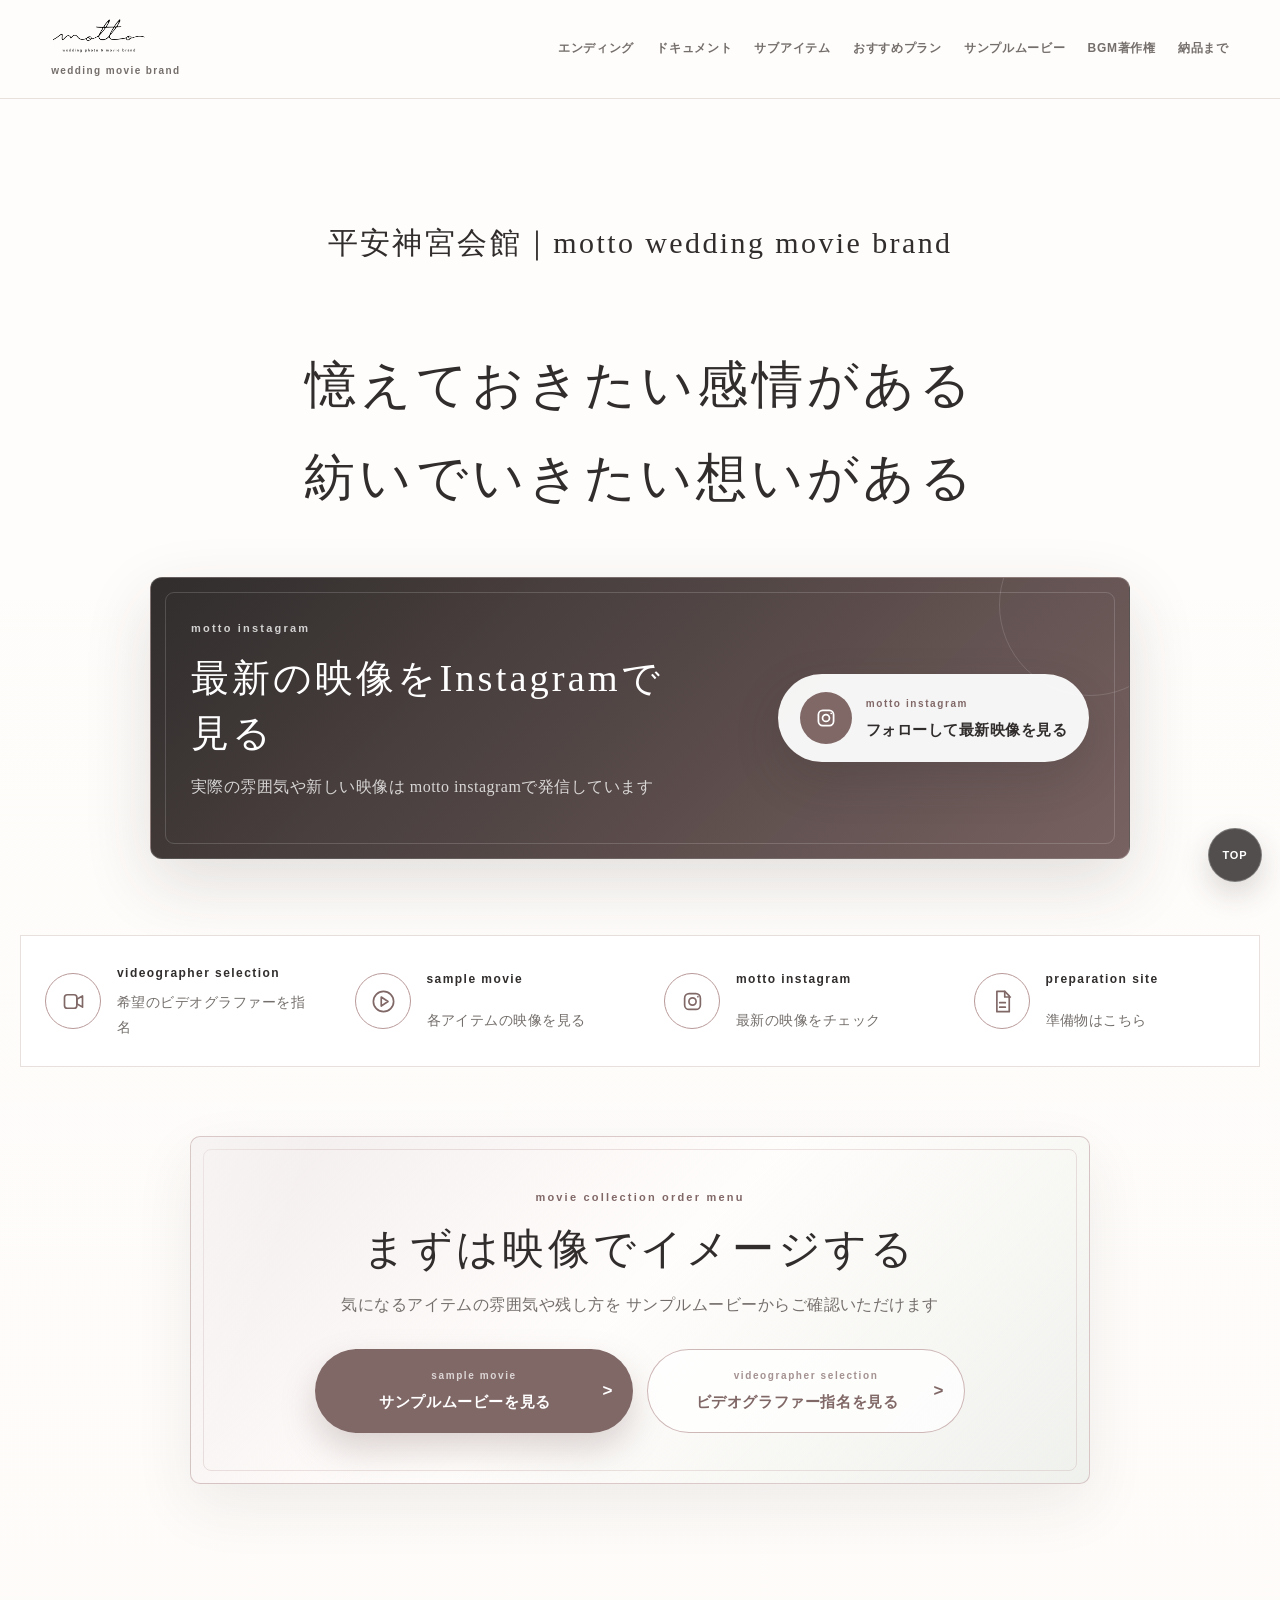
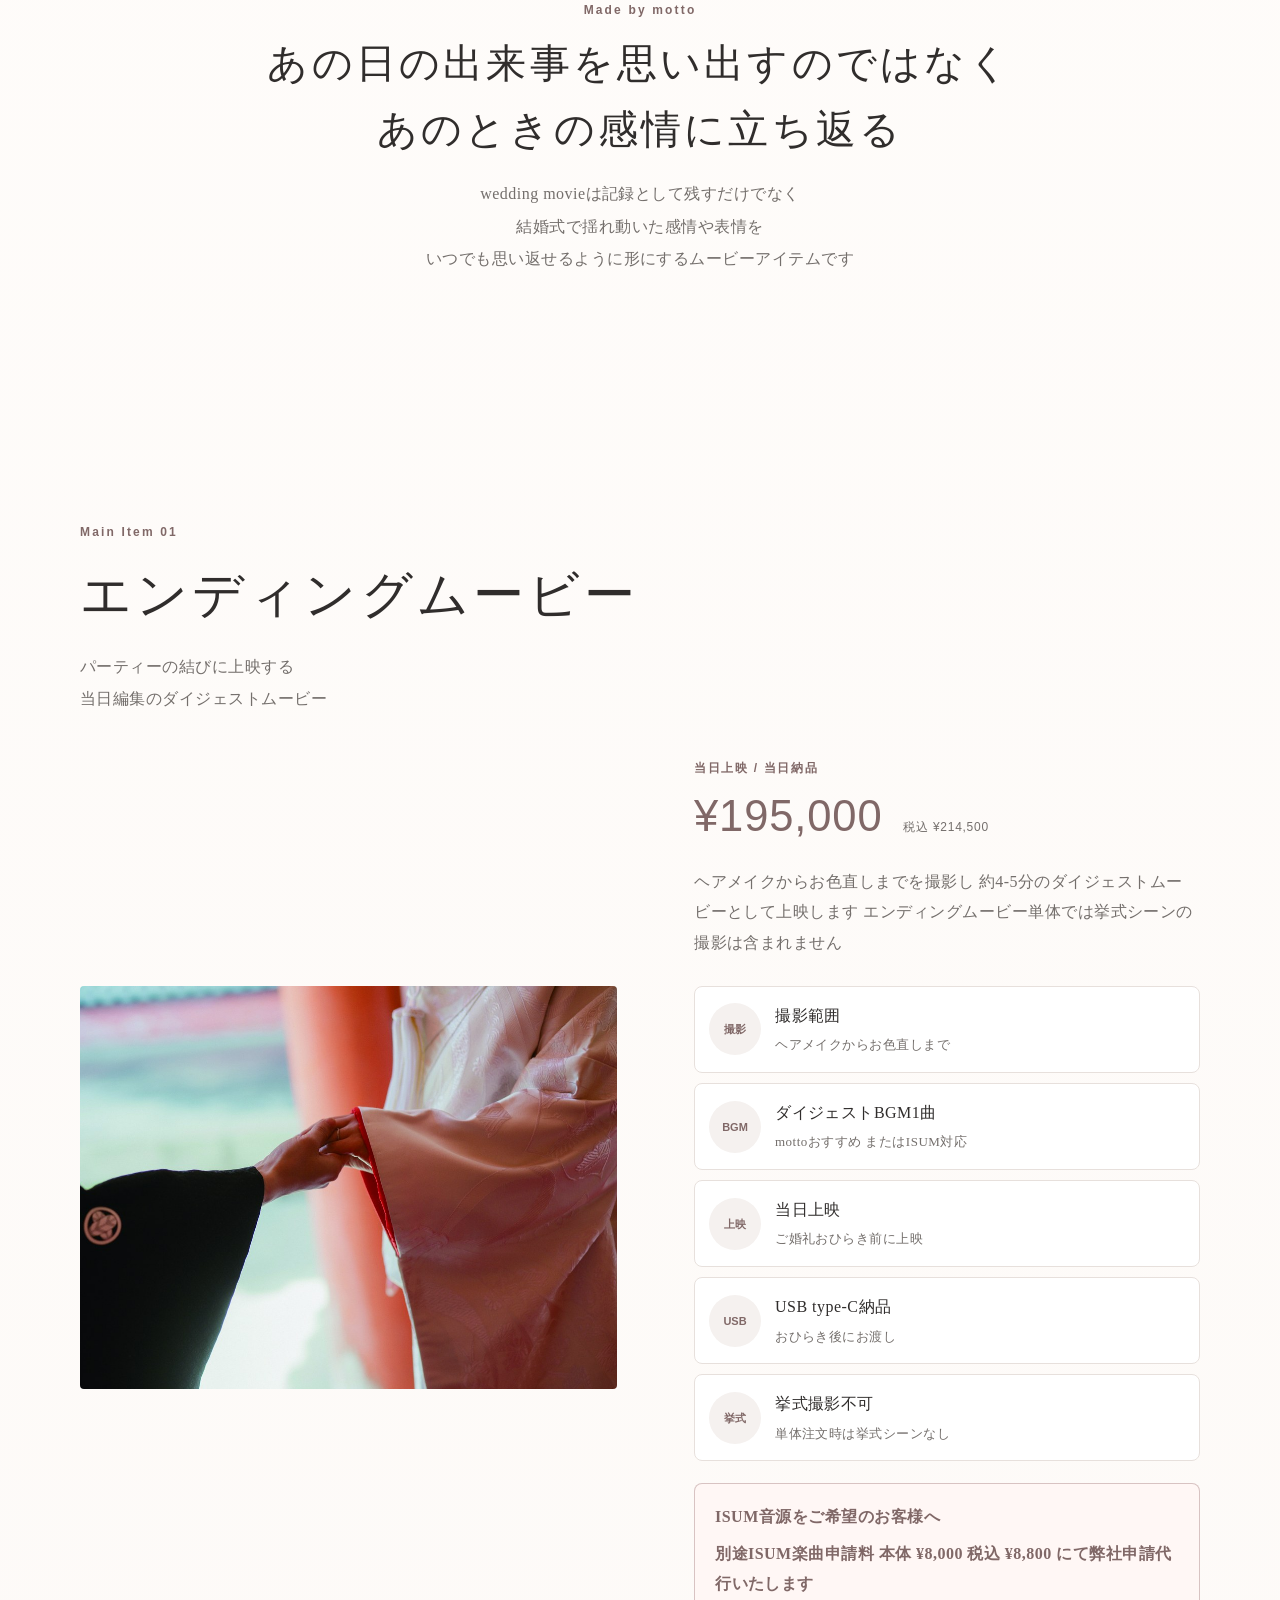
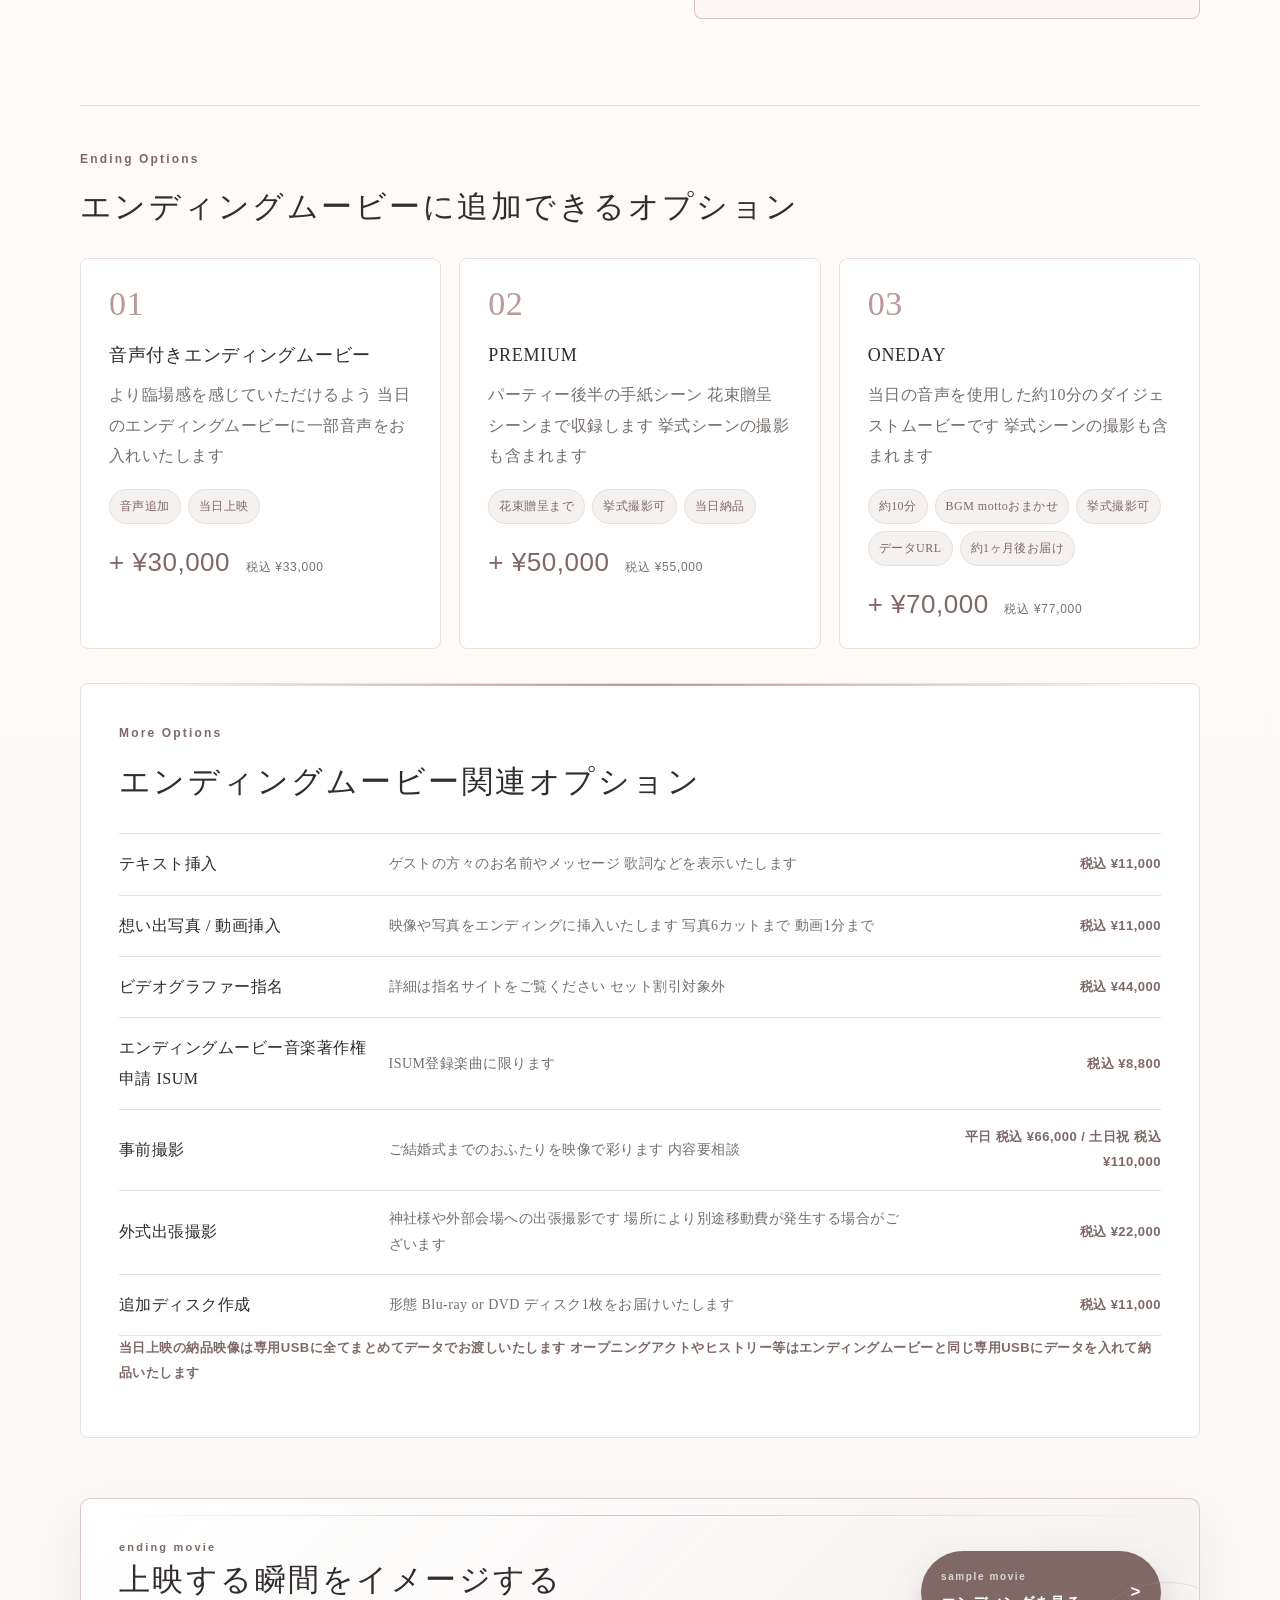
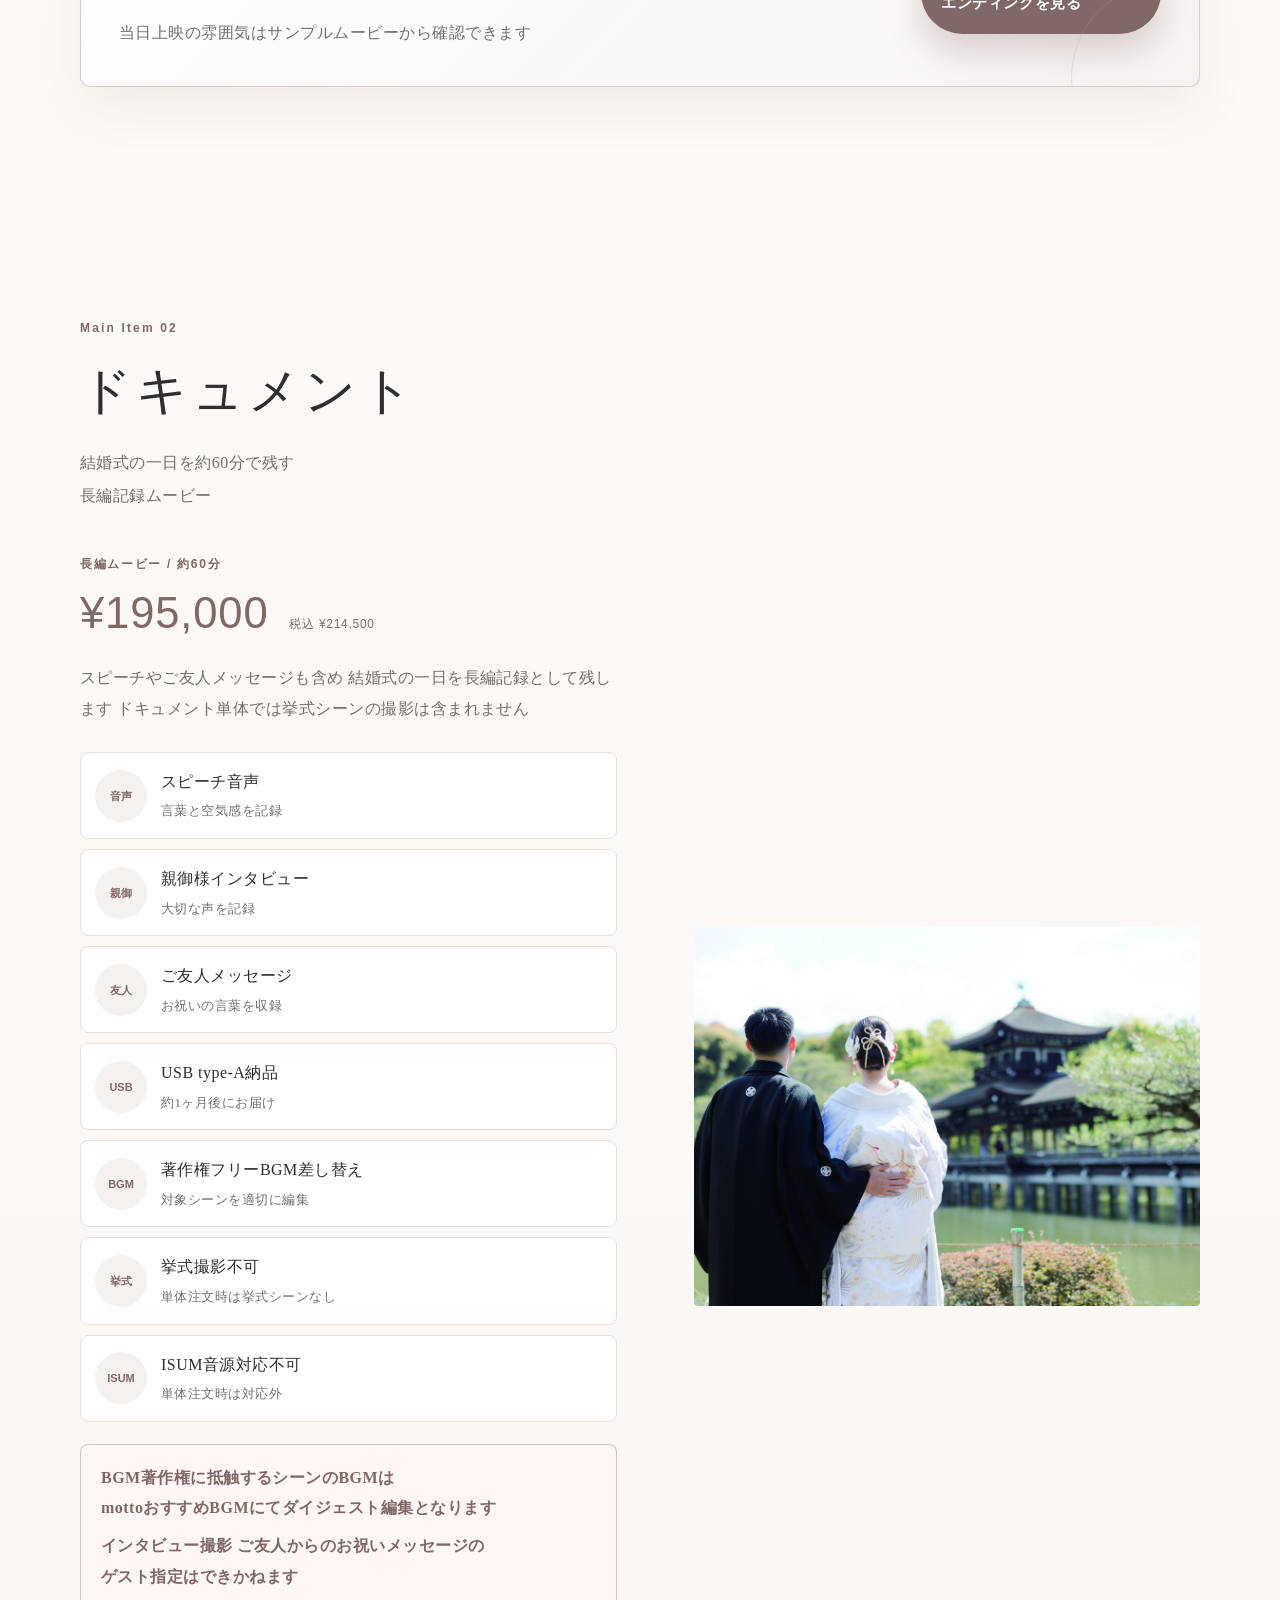
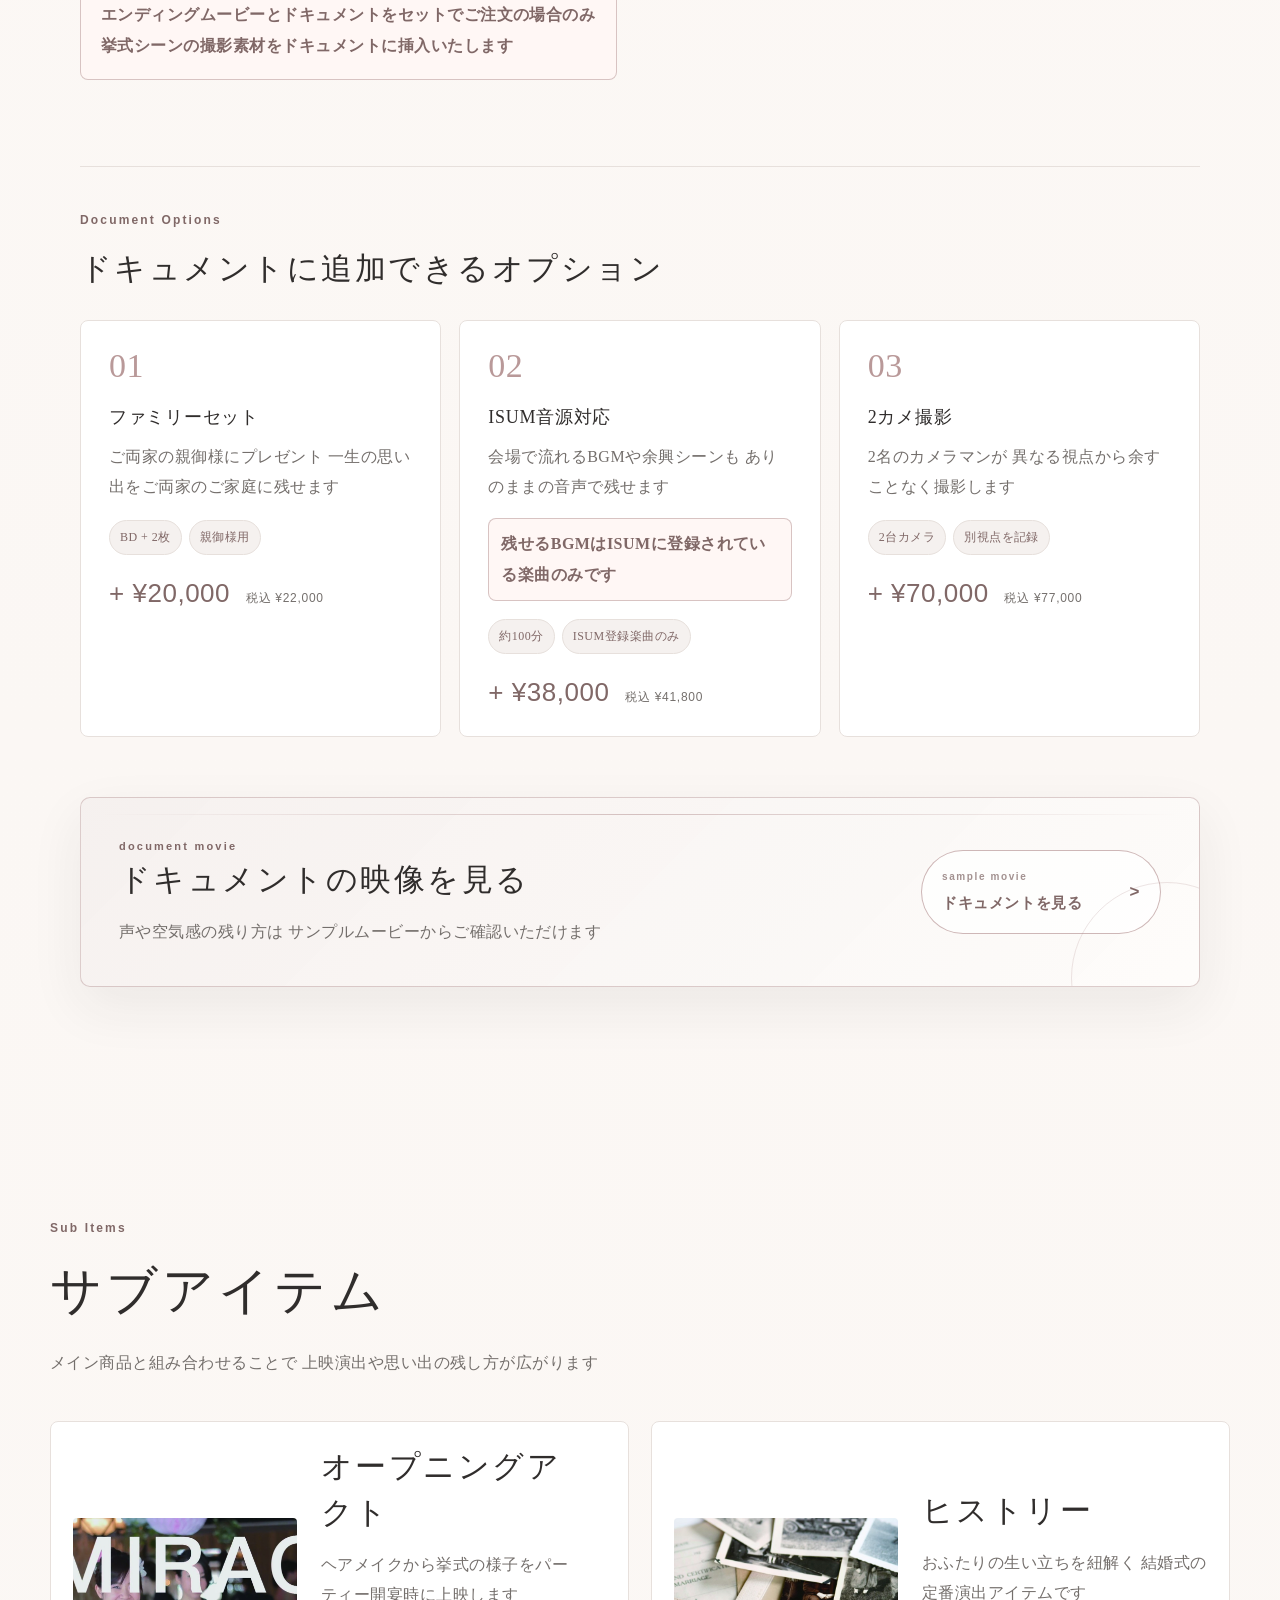
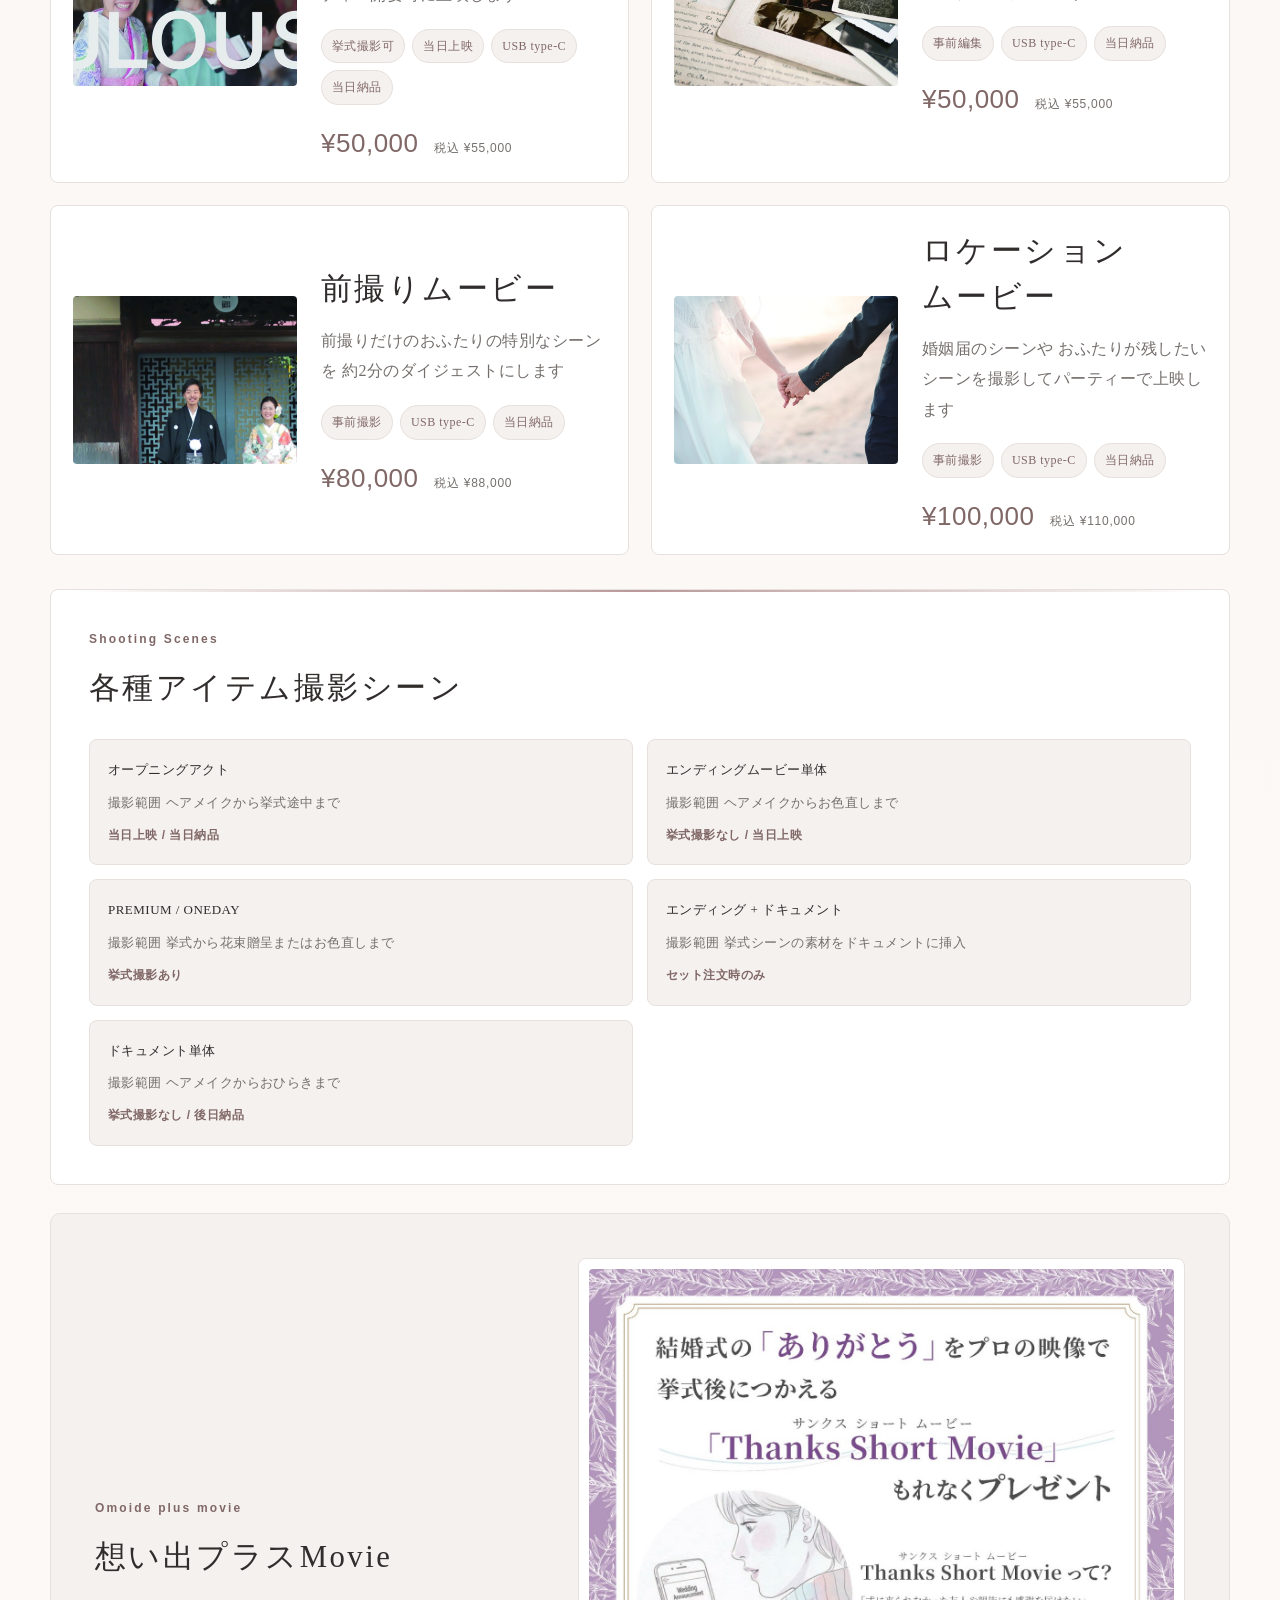
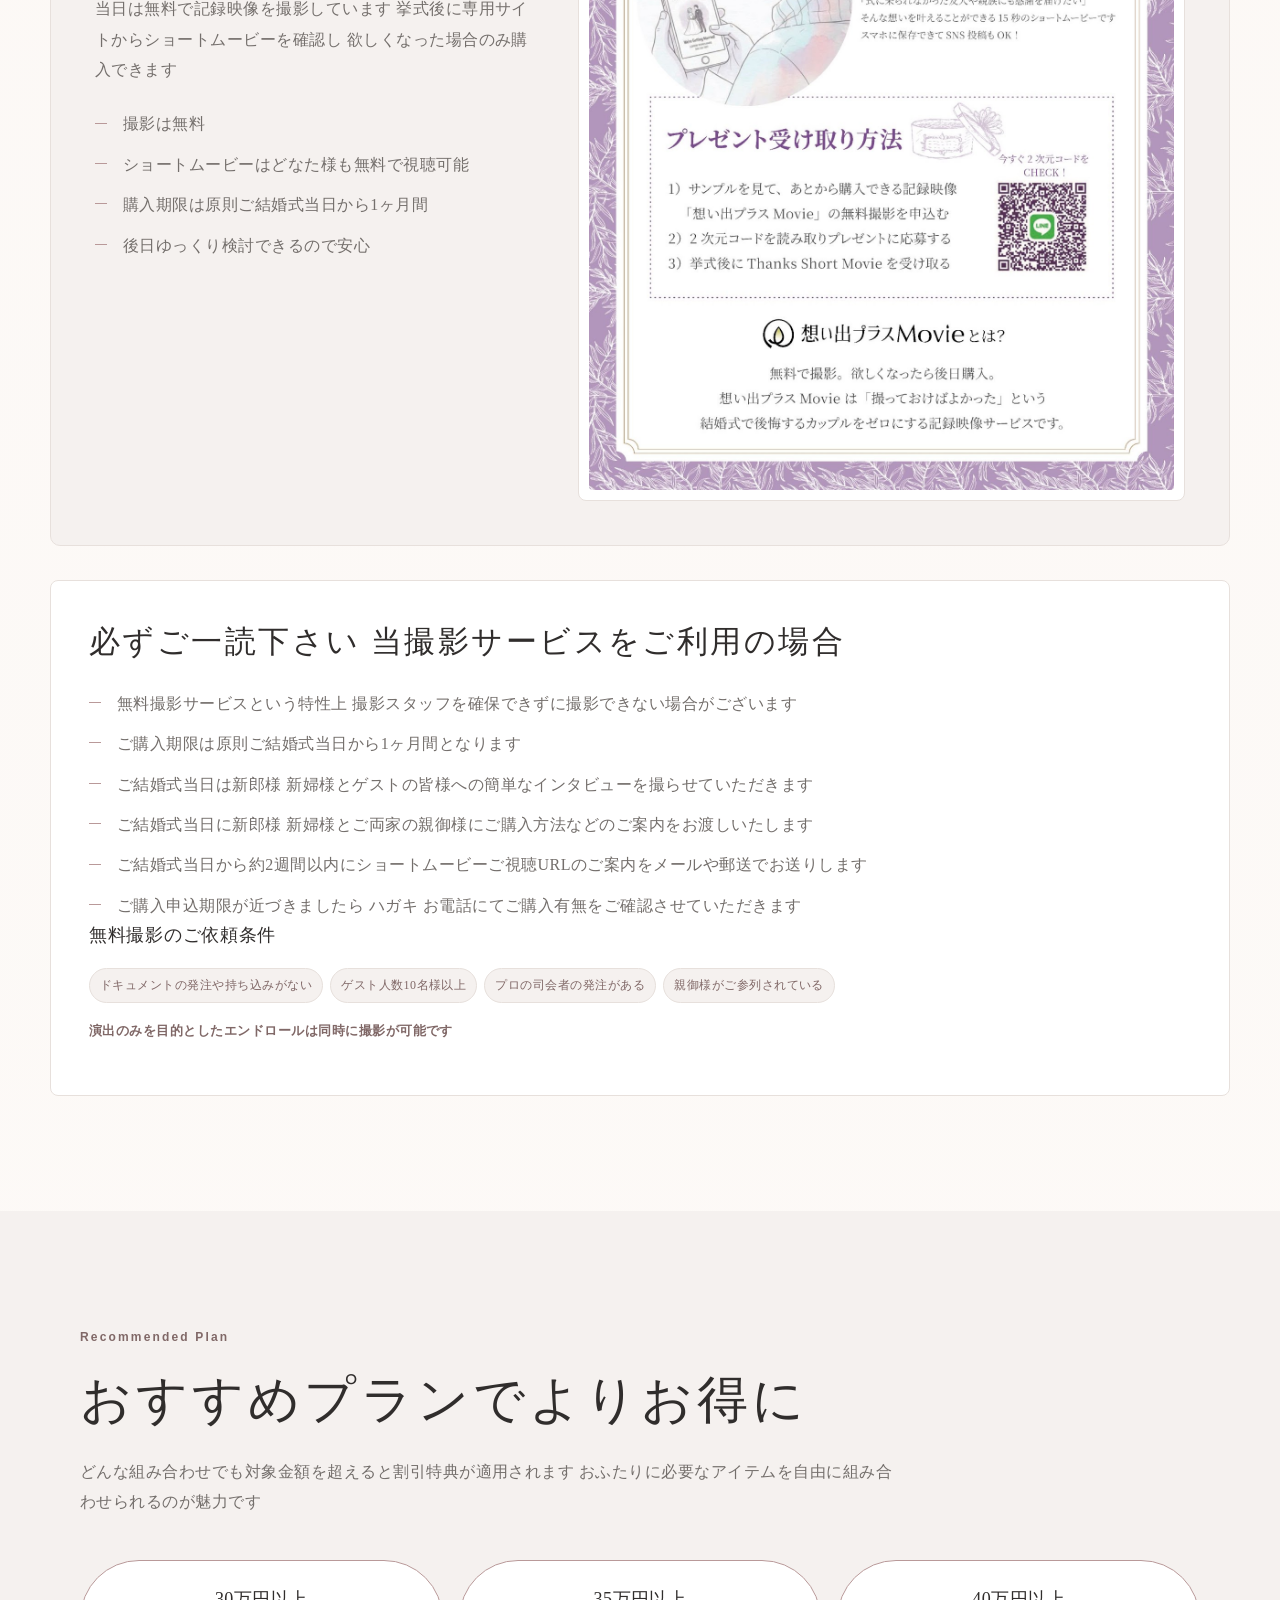
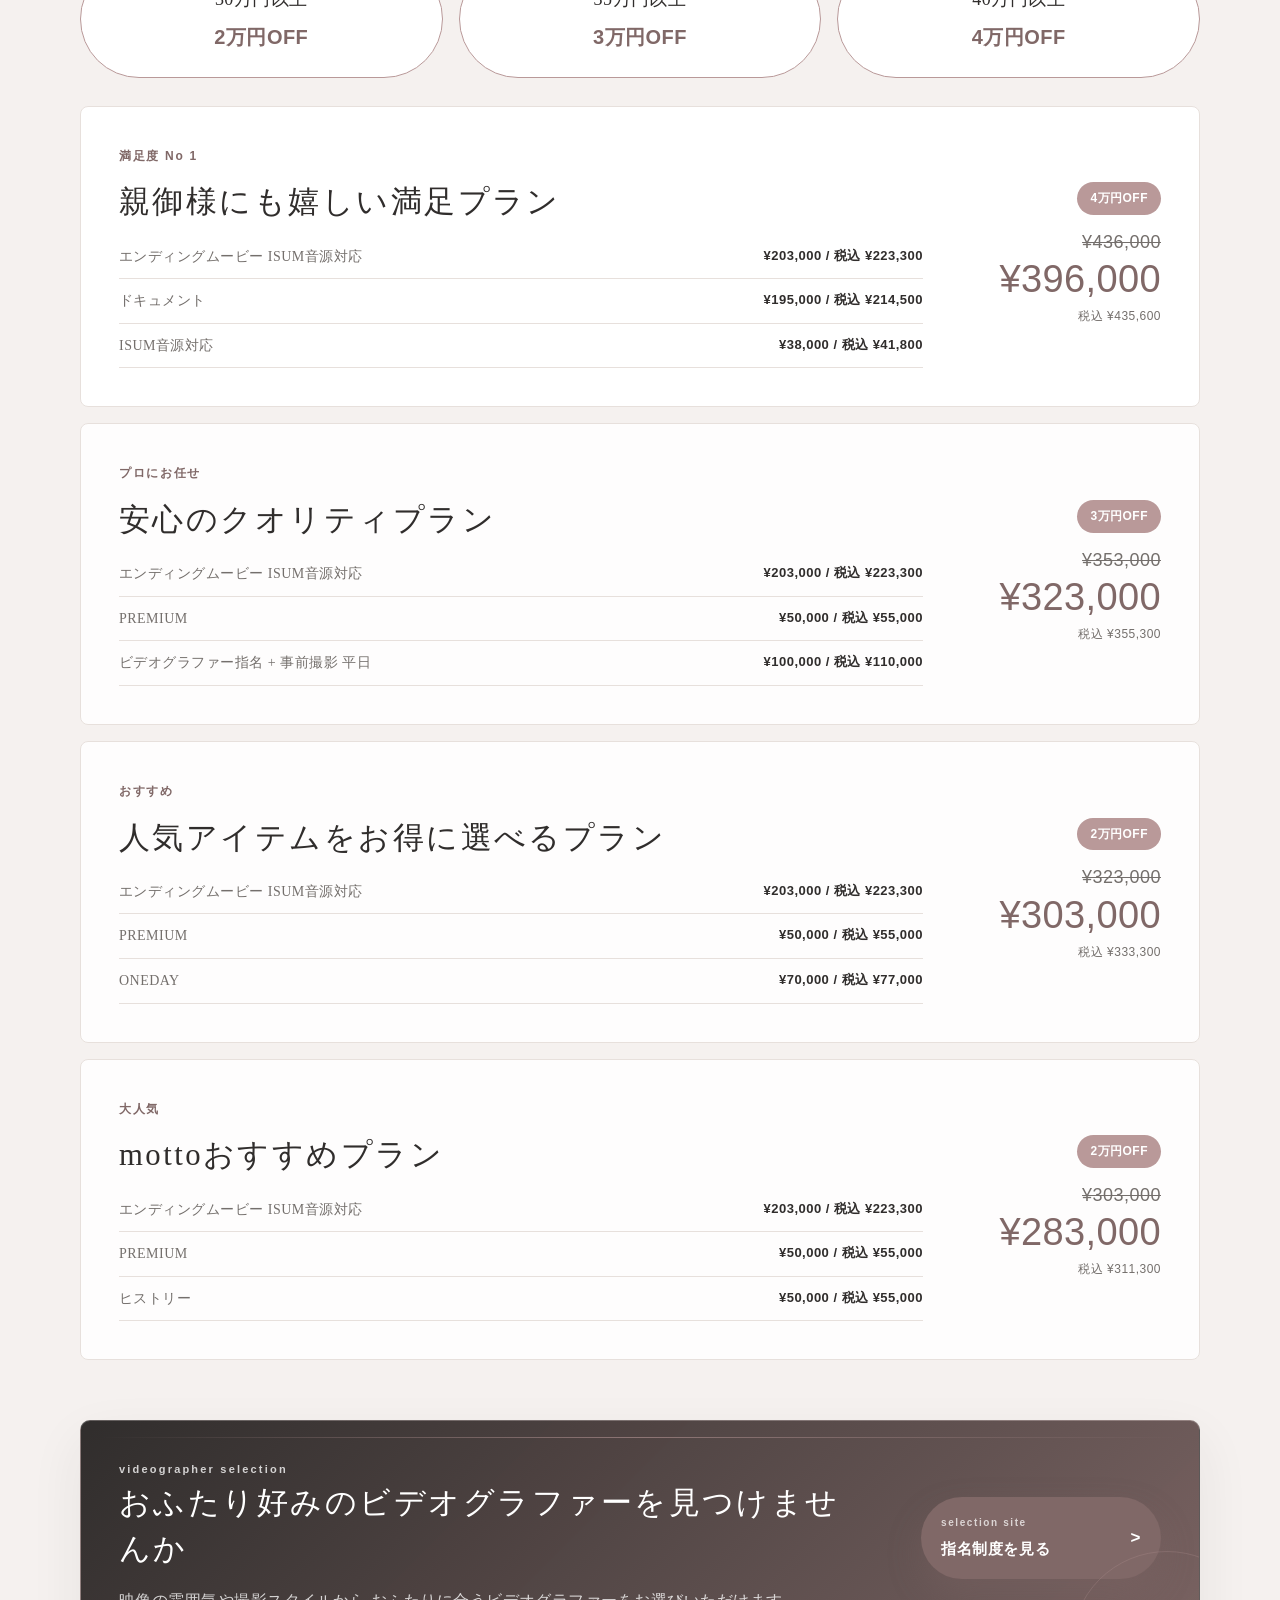
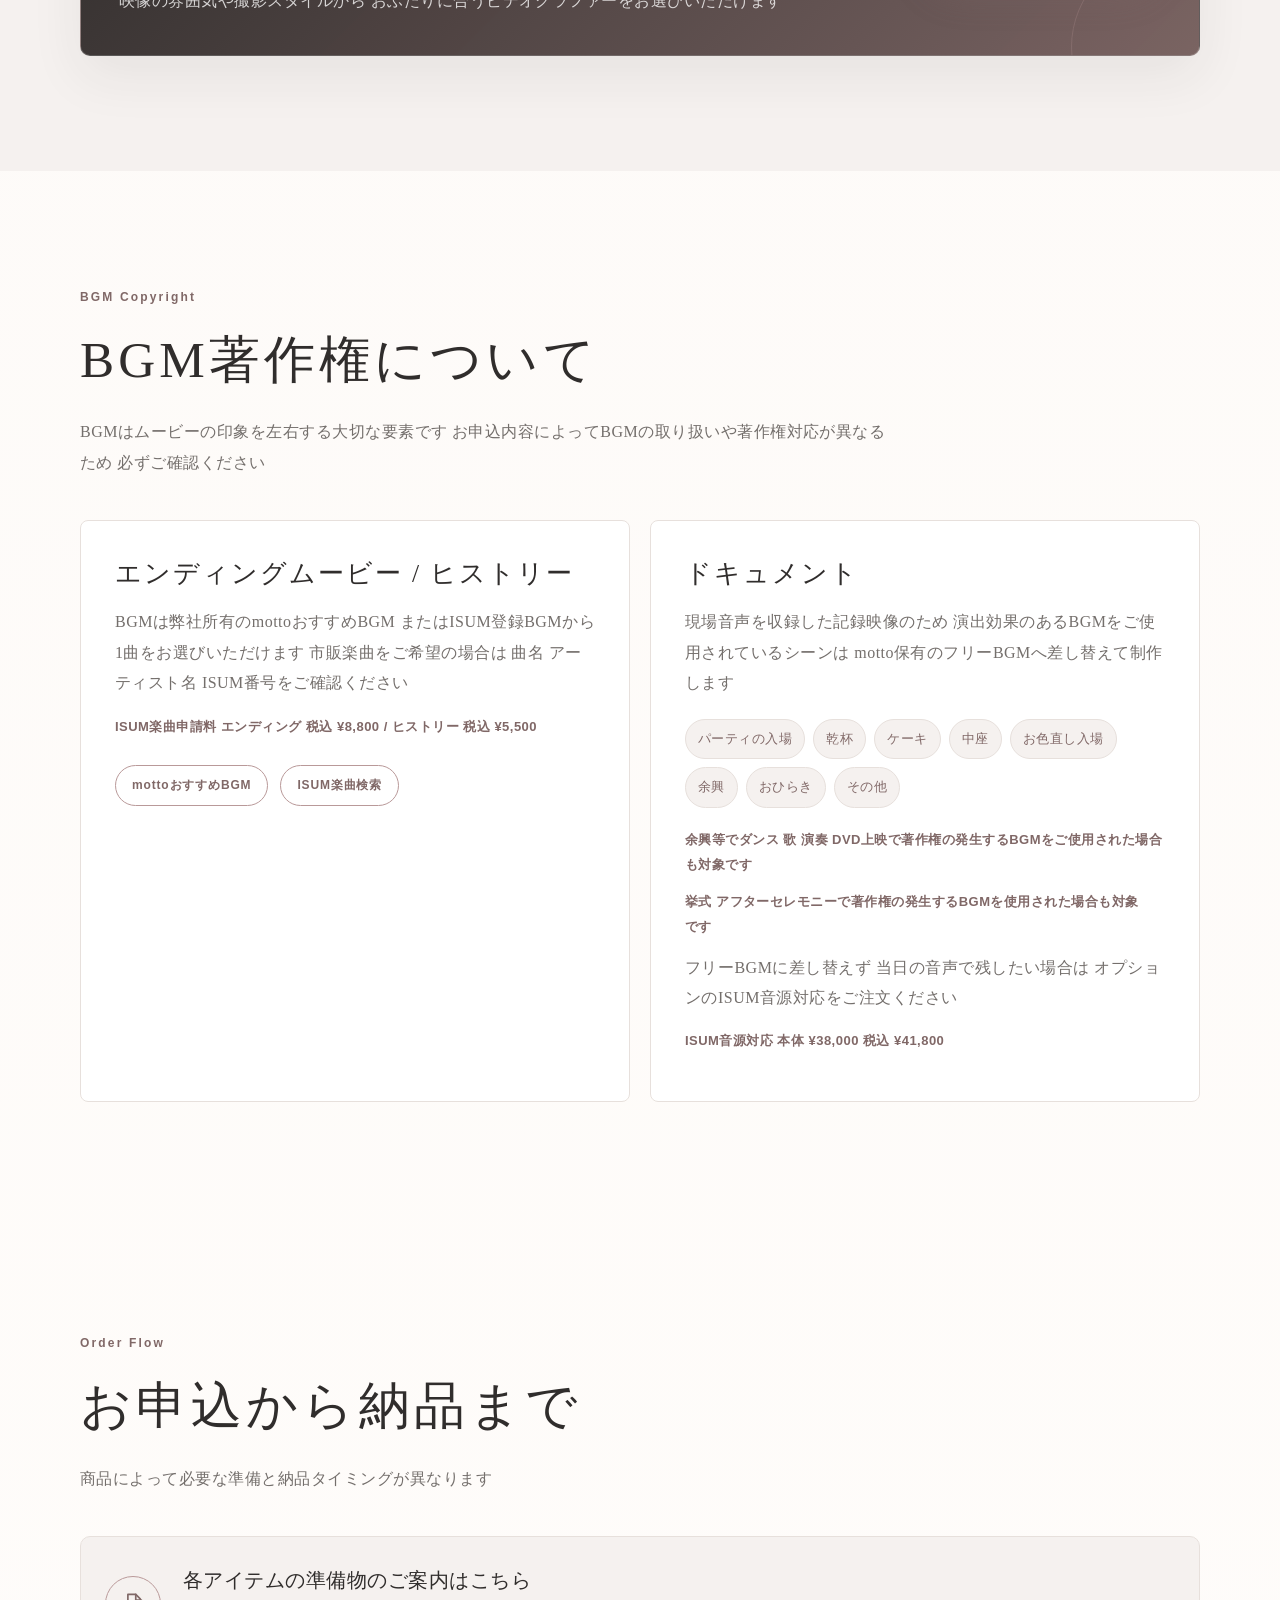
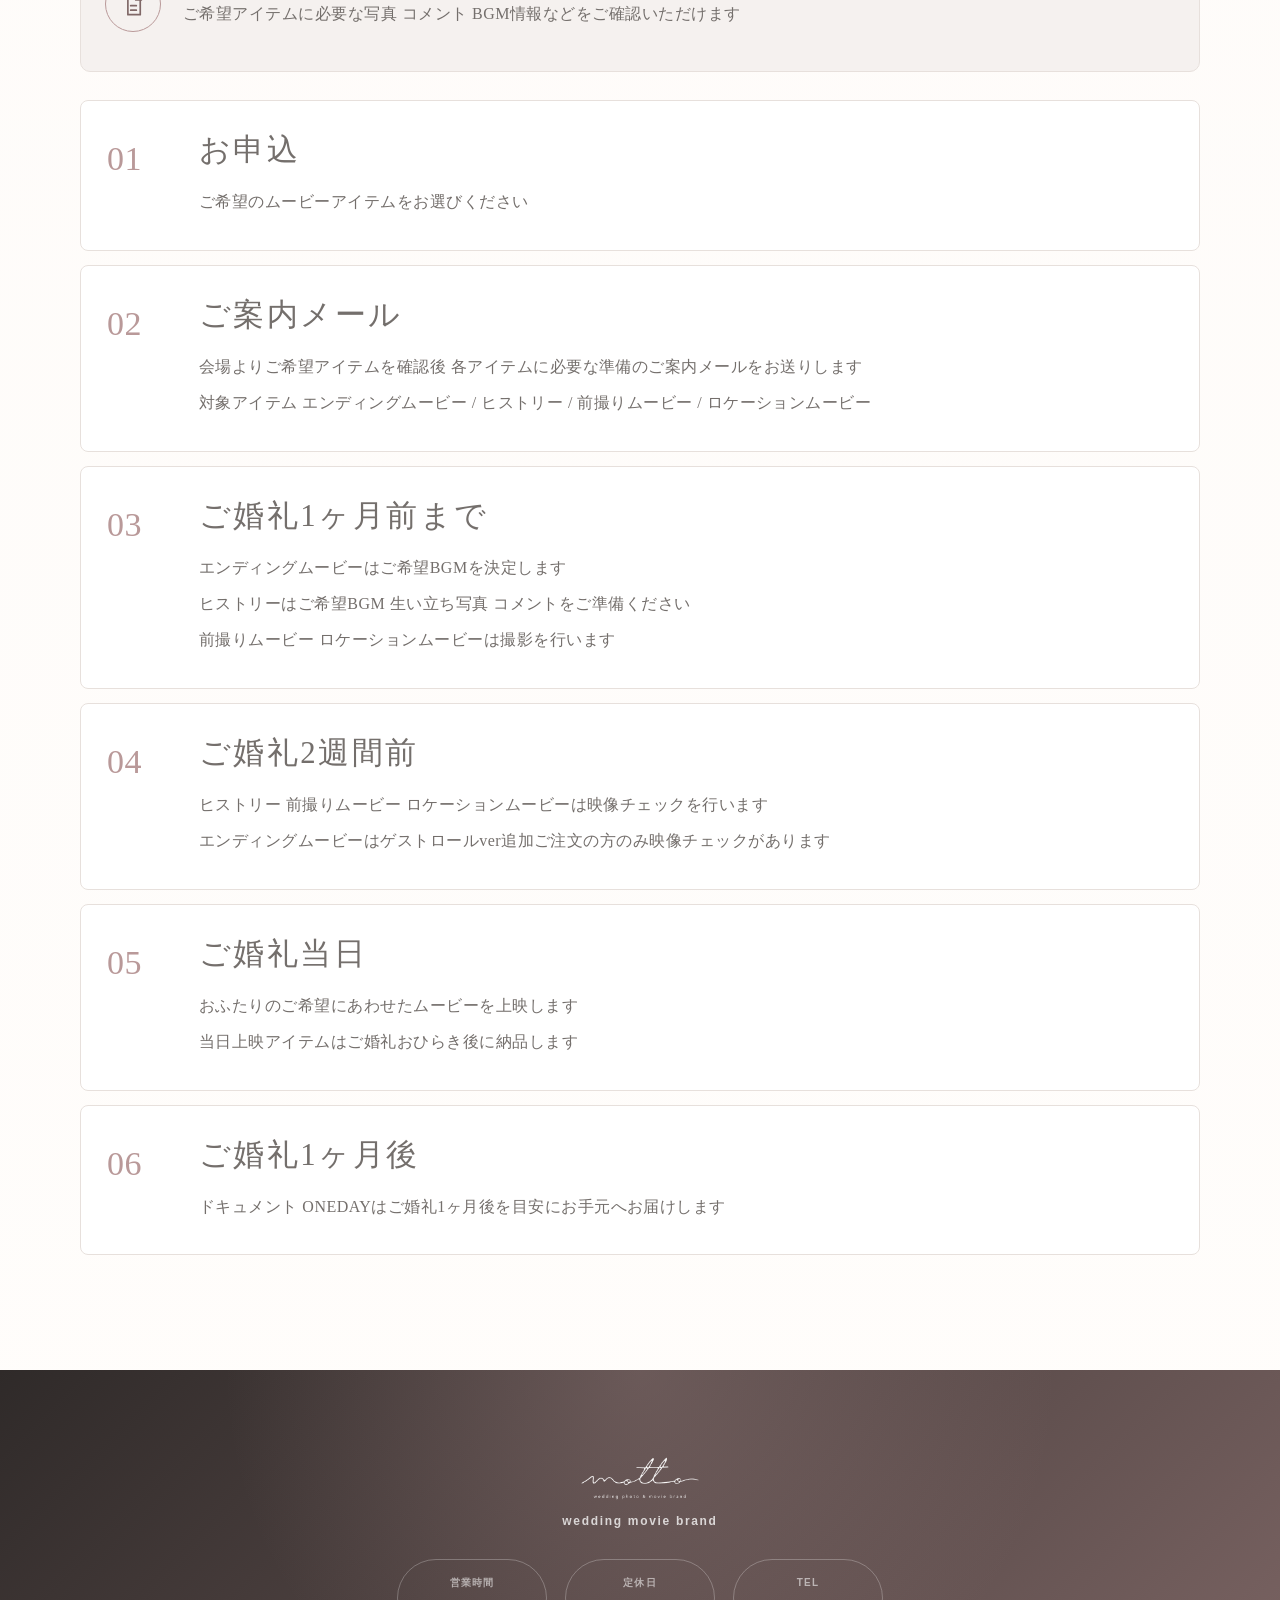
==== index.html @ 506c5d8c "Add files via upload" ====
<!doctype html>
<html lang="ja">
  <head>
    <meta charset="utf-8" />
    <meta name="viewport" content="width=device-width, initial-scale=1" />
    <title>平安神宮会館 Wedding Movie | motto movie collection</title>
    <meta name="description" content="平安神宮会館専用のmottoウェディングムービー商品紹介ページ" />
    <link rel="stylesheet" href="./styles.css" />
  </head>
  <body>
    <header class="site-header" aria-label="サイトヘッダー">
      <a class="brand" href="#top" aria-label="Wedding Movie top">
        <img data-config-image="logo" src="./assets/motto-logo.png" alt="motto" />
        <span>wedding movie brand</span>
      </a>
      <nav class="nav" aria-label="ページ内ナビゲーション">
        <a href="#ending">エンディング</a>
        <a href="#document">ドキュメント</a>
        <a href="#sub-items">サブアイテム</a>
        <a href="#plans">おすすめプラン</a>
        <a data-config-link="sampleMovie" href="https://sites.google.com/datapool.co.jp/sample-site-vm/%E5%B9%B3%E5%AE%89%E7%A5%9E%E5%AE%AE%E4%BC%9A%E9%A4%A8?authuser=0">サンプルムービー</a>
        <a href="#bgm">BGM著作権</a>
        <a href="#flow">納品まで</a>
      </nav>
    </header>

    <main id="top">
      <section class="hero-simple" aria-label="motto concept">
        <div class="hero-mark">平安神宮会館｜motto wedding movie brand</div>
        <h1>
          <span>憶えておきたい感情がある</span>
          <span>紡いでいきたい想いがある</span>
        </h1>
      </section>

      <section class="instagram-cta" aria-label="motto instagram follow">
        <div class="instagram-copy">
          <p class="cta-eyebrow">motto instagram</p>
          <h2>最新の映像をInstagramで見る</h2>
          <p>実際の雰囲気や新しい映像は motto instagramで発信しています</p>
        </div>
        <a class="insta-follow-button" data-config-link="instagram" href="https://www.instagram.com/motto_wd">
          <span class="insta-icon" aria-hidden="true">
            <svg viewBox="0 0 24 24"><rect x="5" y="5" width="14" height="14" rx="4"/><circle cx="12" cy="12" r="3.2"/><path d="M16.8 7.7h.01"/></svg>
          </span>
          <span>motto instagram</span>
          <strong>フォローして最新映像を見る</strong>
        </a>
      </section>

      <section class="link-cards" aria-label="関連リンク">
        <a data-config-link="videographer" class="link-card" href="https://sites.google.com/datapool.co.jp/videographer-selection/top">
          <span class="link-icon" aria-hidden="true">
            <svg viewBox="0 0 24 24"><path d="M4 8.5A2.5 2.5 0 0 1 6.5 6h6A2.5 2.5 0 0 1 15 8.5v7A2.5 2.5 0 0 1 12.5 18h-6A2.5 2.5 0 0 1 4 15.5v-7Z"/><path d="m15 10 5-3v10l-5-3v-4Z"/></svg>
          </span>
          <strong>videographer selection</strong>
          <span>希望のビデオグラファーを指名</span>
        </a>
        <a data-config-link="sampleMovie" class="link-card" href="https://sites.google.com/datapool.co.jp/sample-site-vm/%E5%B9%B3%E5%AE%89%E7%A5%9E%E5%AE%AE%E4%BC%9A%E9%A4%A8?authuser=0">
          <span class="link-icon" aria-hidden="true">
            <svg viewBox="0 0 24 24"><circle cx="12" cy="12" r="9"/><path d="m10 8 6 4-6 4V8Z"/></svg>
          </span>
          <strong>sample movie</strong>
          <span>各アイテムの映像を見る</span>
        </a>
        <a data-config-link="instagram" class="link-card" href="https://www.instagram.com/motto_wd">
          <span class="link-icon" aria-hidden="true">
            <svg viewBox="0 0 24 24"><rect x="5" y="5" width="14" height="14" rx="4"/><circle cx="12" cy="12" r="3.2"/><path d="M16.8 7.7h.01"/></svg>
          </span>
          <strong>motto instagram</strong>
          <span>最新の映像をチェック</span>
        </a>
        <a data-config-link="prepareSite" class="link-card" href="https://sites.google.com/d-wedding.co.jp/m-ver?usp=sharing">
          <span class="link-icon" aria-hidden="true">
            <svg viewBox="0 0 24 24"><path d="M7 3h7l4 4v14H7V3Z"/><path d="M14 3v5h5"/><path d="M9.5 13h5"/><path d="M9.5 17h5"/></svg>
          </span>
          <strong>preparation site</strong>
          <span>準備物はこちら</span>
        </a>
      </section>

      <section class="primary-cta" aria-label="映像確認リンク">
        <p class="cta-eyebrow">movie collection order menu</p>
        <h2>まずは映像でイメージする</h2>
        <p>気になるアイテムの雰囲気や残し方を サンプルムービーからご確認いただけます</p>
        <div class="cta-actions">
          <a class="cta-button primary" data-config-link="sampleMovie" href="https://sites.google.com/datapool.co.jp/sample-site-vm/%E5%B9%B3%E5%AE%89%E7%A5%9E%E5%AE%AE%E4%BC%9A%E9%A4%A8?authuser=0">
            <span>sample movie</span>
            <strong>サンプルムービーを見る</strong>
          </a>
          <a class="cta-button secondary" data-config-link="videographer" href="https://sites.google.com/datapool.co.jp/videographer-selection/top">
            <span>videographer selection</span>
            <strong>ビデオグラファー指名を見る</strong>
          </a>
        </div>
      </section>

      <section class="concept">
        <div class="concept-inner">
          <p class="section-kicker">Made by motto</p>
          <h2>
            <span>あの日の出来事を思い出すのではなく</span>
            <span>あのときの感情に立ち返る</span>
          </h2>
          <p class="lead-lines">
            <span>wedding movieは記録として残すだけでなく</span>
            <span>結婚式で揺れ動いた感情や表情を</span>
            <span>いつでも思い返せるように形にするムービーアイテムです</span>
          </p>
        </div>
      </section>

      <section class="product-section" id="ending">
        <div class="section-label">
          <p class="section-kicker">Main Item 01</p>
          <h2>エンディングムービー</h2>
          <p class="lead-lines"><span>パーティーの結びに上映する</span><span>当日編集のダイジェストムービー</span></p>
        </div>

        <article class="main-product">
          <div class="product-media">
            <img data-config-image="ending" src="./assets/ending.jpg" alt="エンディングムービーのイメージ" />
          </div>
          <div class="product-body">
            <p class="product-subtitle">当日上映 / 当日納品</p>
            <p class="price">¥195,000 <small>税込 ¥214,500</small></p>
            <p>
              ヘアメイクからお色直しまでを撮影し 約4-5分のダイジェストムービーとして上映します
              エンディングムービー単体では挙式シーンの撮影は含まれません
            </p>
            <ul class="icon-list">
              <li><span class="mini-icon">撮影</span><strong>撮影範囲</strong><small>ヘアメイクからお色直しまで</small></li>
              <li><span class="mini-icon">BGM</span><strong>ダイジェストBGM1曲</strong><small>mottoおすすめ またはISUM対応</small></li>
              <li><span class="mini-icon">上映</span><strong>当日上映</strong><small>ご婚礼おひらき前に上映</small></li>
              <li><span class="mini-icon">USB</span><strong>USB type-C納品</strong><small>おひらき後にお渡し</small></li>
              <li><span class="mini-icon">挙式</span><strong>挙式撮影不可</strong><small>単体注文時は挙式シーンなし</small></li>
            </ul>
            <div class="important-note">
              <strong>ISUM音源をご希望のお客様へ</strong>
              <p><span>別途ISUM楽曲申請料</span> <span class="nowrap">本体 ¥8,000</span> <span class="nowrap">税込 ¥8,800</span> <span>にて弊社申請代行いたします</span></p>
            </div>
          </div>
        </article>

        <div class="option-group">
          <div class="option-title">
            <p class="section-kicker">Ending Options</p>
            <h3>エンディングムービーに追加できるオプション</h3>
          </div>
          <div class="option-grid">
            <article class="option-card">
              <span class="option-num">01</span>
              <h4>音声付きエンディングムービー</h4>
              <p>より臨場感を感じていただけるよう 当日のエンディングムービーに一部音声をお入れいたします</p>
              <ul class="simple-tags"><li>音声追加</li><li>当日上映</li></ul>
              <p class="option-price">+ ¥30,000 <small>税込 ¥33,000</small></p>
            </article>
            <article class="option-card">
              <span class="option-num">02</span>
              <h4>PREMIUM</h4>
              <p>パーティー後半の手紙シーン 花束贈呈シーンまで収録します 挙式シーンの撮影も含まれます</p>
              <ul class="simple-tags"><li>花束贈呈まで</li><li>挙式撮影可</li><li>当日納品</li></ul>
              <p class="option-price">+ ¥50,000 <small>税込 ¥55,000</small></p>
            </article>
            <article class="option-card">
              <span class="option-num">03</span>
              <h4>ONEDAY</h4>
              <p>当日の音声を使用した約10分のダイジェストムービーです 挙式シーンの撮影も含まれます</p>
              <ul class="simple-tags"><li>約10分</li><li>BGM mottoおまかせ</li><li>挙式撮影可</li><li>データURL</li><li>約1ヶ月後お届け</li></ul>
              <p class="option-price">+ ¥70,000 <small>税込 ¥77,000</small></p>
            </article>
          </div>
        </div>

        <div class="detail-panel">
          <div class="option-title">
            <p class="section-kicker">More Options</p>
            <h3>エンディングムービー関連オプション</h3>
          </div>
          <div class="detail-list">
            <div><strong>テキスト挿入</strong><span>ゲストの方々のお名前やメッセージ 歌詞などを表示いたします</span><em>税込 ¥11,000</em></div>
            <div><strong>想い出写真 / 動画挿入</strong><span>映像や写真をエンディングに挿入いたします 写真6カットまで 動画1分まで</span><em>税込 ¥11,000</em></div>
            <div><strong>ビデオグラファー指名</strong><span>詳細は指名サイトをご覧ください セット割引対象外</span><em>税込 ¥44,000</em></div>
            <div><strong>エンディングムービー音楽著作権申請 ISUM</strong><span>ISUM登録楽曲に限ります</span><em>税込 ¥8,800</em></div>
            <div><strong>事前撮影</strong><span>ご結婚式までのおふたりを映像で彩ります 内容要相談</span><em>平日 税込 ¥66,000 / 土日祝 税込 ¥110,000</em></div>
            <div><strong>外式出張撮影</strong><span>神社様や外部会場への出張撮影です 場所により別途移動費が発生する場合がございます</span><em>税込 ¥22,000</em></div>
            <div><strong>追加ディスク作成</strong><span>形態 Blu-ray or DVD ディスク1枚をお届けいたします</span><em>税込 ¥11,000</em></div>
          </div>
          <p class="note">当日上映の納品映像は専用USBに全てまとめてデータでお渡しいたします オープニングアクトやヒストリー等はエンディングムービーと同じ専用USBにデータを入れて納品いたします</p>
        </div>

        <section class="section-cta" aria-label="エンディングムービー確認リンク">
          <div>
            <p class="cta-eyebrow">ending movie</p>
            <h3>上映する瞬間をイメージする</h3>
            <p>当日上映の雰囲気はサンプルムービーから確認できます</p>
          </div>
          <a class="cta-button primary" data-config-link="sampleMovie" href="https://sites.google.com/datapool.co.jp/sample-site-vm/%E5%B9%B3%E5%AE%89%E7%A5%9E%E5%AE%AE%E4%BC%9A%E9%A4%A8?authuser=0">
            <span>sample movie</span>
            <strong>エンディングを見る</strong>
          </a>
        </section>
      </section>

      <section class="product-section" id="document">
        <div class="section-label">
          <p class="section-kicker">Main Item 02</p>
          <h2>ドキュメント</h2>
          <p class="lead-lines"><span>結婚式の一日を約60分で残す</span><span>長編記録ムービー</span></p>
        </div>

        <article class="main-product reverse">
          <div class="product-media">
            <img data-config-image="document" src="./assets/document.jpg" alt="ドキュメントムービーのイメージ" />
          </div>
          <div class="product-body">
            <p class="product-subtitle">長編ムービー / 約60分</p>
            <p class="price">¥195,000 <small>税込 ¥214,500</small></p>
            <p>
              スピーチやご友人メッセージも含め 結婚式の一日を長編記録として残します
              ドキュメント単体では挙式シーンの撮影は含まれません
            </p>
            <ul class="icon-list">
              <li><span class="mini-icon">音声</span><strong>スピーチ音声</strong><small>言葉と空気感を記録</small></li>
              <li><span class="mini-icon">親御</span><strong>親御様インタビュー</strong><small>大切な声を記録</small></li>
              <li><span class="mini-icon">友人</span><strong>ご友人メッセージ</strong><small>お祝いの言葉を収録</small></li>
              <li><span class="mini-icon">USB</span><strong>USB type-A納品</strong><small>約1ヶ月後にお届け</small></li>
              <li><span class="mini-icon">BGM</span><strong>著作権フリーBGM差し替え</strong><small>対象シーンを適切に編集</small></li>
              <li><span class="mini-icon">挙式</span><strong>挙式撮影不可</strong><small>単体注文時は挙式シーンなし</small></li>
              <li><span class="mini-icon">ISUM</span><strong>ISUM音源対応不可</strong><small>単体注文時は対応外</small></li>
            </ul>
            <div class="notice-box">
              <p><span>BGM著作権に抵触するシーンのBGMは</span><span>mottoおすすめBGMにてダイジェスト編集となります</span></p>
              <p><span>インタビュー撮影 ご友人からのお祝いメッセージの</span><span>ゲスト指定はできかねます</span></p>
              <p><span>エンディングムービーとドキュメントをセットでご注文の場合のみ</span><span>挙式シーンの撮影素材をドキュメントに挿入いたします</span></p>
            </div>
          </div>
        </article>

        <div class="option-group">
          <div class="option-title">
            <p class="section-kicker">Document Options</p>
            <h3>ドキュメントに追加できるオプション</h3>
          </div>
          <div class="option-grid">
            <article class="option-card">
              <span class="option-num">01</span>
              <h4>ファミリーセット</h4>
              <p>ご両家の親御様にプレゼント 一生の思い出をご両家のご家庭に残せます</p>
              <ul class="simple-tags"><li>BD + 2枚</li><li>親御様用</li></ul>
              <p class="option-price">+ ¥20,000 <small>税込 ¥22,000</small></p>
            </article>
            <article class="option-card">
              <span class="option-num">02</span>
              <h4>ISUM音源対応</h4>
              <p>会場で流れるBGMや余興シーンも ありのままの音声で残せます</p>
              <p class="option-caution">残せるBGMはISUMに登録されている楽曲のみです</p>
              <ul class="simple-tags"><li>約100分</li><li>ISUM登録楽曲のみ</li></ul>
              <p class="option-price">+ ¥38,000 <small>税込 ¥41,800</small></p>
            </article>
            <article class="option-card">
              <span class="option-num">03</span>
              <h4>2カメ撮影</h4>
              <p>2名のカメラマンが 異なる視点から余すことなく撮影します</p>
              <ul class="simple-tags"><li>2台カメラ</li><li>別視点を記録</li></ul>
              <p class="option-price">+ ¥70,000 <small>税込 ¥77,000</small></p>
            </article>
          </div>
        </div>

        <section class="section-cta muted" aria-label="ドキュメントサンプルリンク">
          <div>
            <p class="cta-eyebrow">document movie</p>
            <h3>ドキュメントの映像を見る</h3>
            <p>声や空気感の残り方は サンプルムービーからご確認いただけます</p>
          </div>
          <a class="cta-button secondary" data-config-link="sampleMovie" href="https://sites.google.com/datapool.co.jp/sample-site-vm/%E5%B9%B3%E5%AE%89%E7%A5%9E%E5%AE%AE%E4%BC%9A%E9%A4%A8?authuser=0">
            <span>sample movie</span>
            <strong>ドキュメントを見る</strong>
          </a>
        </section>
      </section>

      <section class="product-section sub-section" id="sub-items">
        <div class="section-label">
          <p class="section-kicker">Sub Items</p>
          <h2>サブアイテム</h2>
          <p>メイン商品と組み合わせることで 上映演出や思い出の残し方が広がります</p>
        </div>

        <div class="sub-grid">
          <article class="sub-card">
            <img data-config-image="opening" src="./assets/opening.jpg" alt="オープニングアクトのイメージ" />
            <div>
              <h3>オープニングアクト</h3>
              <p>ヘアメイクから挙式の様子をパーティー開宴時に上映します</p>
              <ul class="simple-tags"><li>挙式撮影可</li><li>当日上映</li><li>USB type-C</li><li>当日納品</li></ul>
              <p class="option-price">¥50,000 <small>税込 ¥55,000</small></p>
            </div>
          </article>
          <article class="sub-card">
            <img data-config-image="history" src="./assets/history.jpg" alt="ヒストリーのイメージ" />
            <div>
              <h3>ヒストリー</h3>
              <p>おふたりの生い立ちを紐解く 結婚式の定番演出アイテムです</p>
              <ul class="simple-tags"><li>事前編集</li><li>USB type-C</li><li>当日納品</li></ul>
              <p class="option-price">¥50,000 <small>税込 ¥55,000</small></p>
            </div>
          </article>
          <article class="sub-card">
            <img data-config-image="prewedding" src="./assets/prewedding.jpg" alt="前撮りムービーのイメージ" />
            <div>
              <h3>前撮りムービー</h3>
              <p>前撮りだけのおふたりの特別なシーンを 約2分のダイジェストにします</p>
              <ul class="simple-tags"><li>事前撮影</li><li>USB type-C</li><li>当日納品</li></ul>
              <p class="option-price">¥80,000 <small>税込 ¥88,000</small></p>
            </div>
          </article>
          <article class="sub-card">
            <img data-config-image="location" src="./assets/location.jpg" alt="ロケーションムービーのイメージ" />
            <div>
              <h3>ロケーションムービー</h3>
              <p>婚姻届のシーンや おふたりが残したいシーンを撮影してパーティーで上映します</p>
              <ul class="simple-tags"><li>事前撮影</li><li>USB type-C</li><li>当日納品</li></ul>
              <p class="option-price">¥100,000 <small>税込 ¥110,000</small></p>
            </div>
          </article>
        </div>

        <div class="scene-panel">
          <div class="option-title">
            <p class="section-kicker">Shooting Scenes</p>
            <h3>各種アイテム撮影シーン</h3>
          </div>
          <div class="scene-bars">
            <div><strong>オープニングアクト</strong><small>撮影範囲  ヘアメイクから挙式途中まで</small><em>当日上映 / 当日納品</em></div>
            <div><strong>エンディングムービー単体</strong><small>撮影範囲  ヘアメイクからお色直しまで</small><em>挙式撮影なし / 当日上映</em></div>
            <div><strong>PREMIUM / ONEDAY</strong><small>撮影範囲  挙式から花束贈呈またはお色直しまで</small><em>挙式撮影あり</em></div>
            <div><strong>エンディング + ドキュメント</strong><small>撮影範囲  挙式シーンの素材をドキュメントに挿入</small><em>セット注文時のみ</em></div>
            <div><strong>ドキュメント単体</strong><small>撮影範囲  ヘアメイクからおひらきまで</small><em>挙式撮影なし / 後日納品</em></div>
          </div>
        </div>

        <article class="memory-section" id="omoide-plus">
          <div class="memory-copy">
            <p class="section-kicker">Omoide plus movie</p>
            <h3>想い出プラスMovie</h3>
            <p>
              当日は無料で記録映像を撮影しています
              挙式後に専用サイトからショートムービーを確認し 欲しくなった場合のみ購入できます
            </p>
            <ul class="check-list">
              <li>撮影は無料</li>
              <li>ショートムービーはどなた様も無料で視聴可能</li>
              <li>購入期限は原則ご結婚式当日から1ヶ月間</li>
              <li>後日ゆっくり検討できるので安心</li>
            </ul>
          </div>
          <a class="opm-paper" data-config-link="opmQr" href="https://liff.line.me/1656857747-nRrvvDdK/landing?follow=%40294qsdcy&lp=naraxS&liff_id=1656857747-nRrvvDdK" aria-label="想い出プラスMovieのQRリンクを開く">
            <img data-config-image="opm" src="./assets/opm.jpg" alt="想い出プラスMovie紙面" />
          </a>
        </article>

        <div class="memory-notice">
          <h3>必ずご一読下さい 当撮影サービスをご利用の場合</h3>
          <ul class="check-list">
            <li>無料撮影サービスという特性上 撮影スタッフを確保できずに撮影できない場合がございます</li>
            <li>ご購入期限は原則ご結婚式当日から1ヶ月間となります</li>
            <li>ご結婚式当日は新郎様 新婦様とゲストの皆様への簡単なインタビューを撮らせていただきます</li>
            <li>ご結婚式当日に新郎様 新婦様とご両家の親御様にご購入方法などのご案内をお渡しいたします</li>
            <li>ご結婚式当日から約2週間以内にショートムービーご視聴URLのご案内をメールや郵送でお送りします</li>
            <li>ご購入申込期限が近づきましたら ハガキ お電話にてご購入有無をご確認させていただきます</li>
          </ul>
          <h4>無料撮影のご依頼条件</h4>
          <ul class="simple-tags notice-tags">
            <li>ドキュメントの発注や持ち込みがない</li>
            <li>ゲスト人数10名様以上</li>
            <li>プロの司会者の発注がある</li>
            <li>親御様がご参列されている</li>
          </ul>
          <p class="note">演出のみを目的としたエンドロールは同時に撮影が可能です</p>
        </div>
      </section>

      <section class="plan-section" id="plans">
        <div class="section-label">
          <p class="section-kicker">Recommended Plan</p>
          <h2>おすすめプランでよりお得に</h2>
          <p>
            どんな組み合わせでも対象金額を超えると割引特典が適用されます
            おふたりに必要なアイテムを自由に組み合わせられるのが魅力です
          </p>
        </div>

        <div class="discount-rule">
          <div><strong>30万円以上</strong><span>2万円OFF</span></div>
          <div><strong>35万円以上</strong><span>3万円OFF</span></div>
          <div><strong>40万円以上</strong><span>4万円OFF</span></div>
        </div>

        <div class="plan-list">
          <article class="plan-card highlight">
            <div>
              <p class="product-subtitle">満足度 No 1</p>
              <h3>親御様にも嬉しい満足プラン</h3>
              <ul class="plan-items">
                <li><span>エンディングムービー ISUM音源対応</span><strong>¥203,000 / 税込 ¥223,300</strong></li>
                <li><span>ドキュメント</span><strong>¥195,000 / 税込 ¥214,500</strong></li>
                <li><span>ISUM音源対応</span><strong>¥38,000 / 税込 ¥41,800</strong></li>
              </ul>
            </div>
            <div class="plan-price">
              <span>4万円OFF</span>
              <del>¥436,000</del>
              <strong>¥396,000</strong>
              <small>税込 ¥435,600</small>
            </div>
          </article>

          <article class="plan-card">
            <div>
              <p class="product-subtitle">プロにお任せ</p>
              <h3>安心のクオリティプラン</h3>
              <ul class="plan-items">
                <li><span>エンディングムービー ISUM音源対応</span><strong>¥203,000 / 税込 ¥223,300</strong></li>
                <li><span>PREMIUM</span><strong>¥50,000 / 税込 ¥55,000</strong></li>
                <li><span>ビデオグラファー指名 + 事前撮影 平日</span><strong>¥100,000 / 税込 ¥110,000</strong></li>
              </ul>
            </div>
            <div class="plan-price">
              <span>3万円OFF</span>
              <del>¥353,000</del>
              <strong>¥323,000</strong>
              <small>税込 ¥355,300</small>
            </div>
          </article>

          <article class="plan-card">
            <div>
              <p class="product-subtitle">おすすめ</p>
              <h3>人気アイテムをお得に選べるプラン</h3>
              <ul class="plan-items">
                <li><span>エンディングムービー ISUM音源対応</span><strong>¥203,000 / 税込 ¥223,300</strong></li>
                <li><span>PREMIUM</span><strong>¥50,000 / 税込 ¥55,000</strong></li>
                <li><span>ONEDAY</span><strong>¥70,000 / 税込 ¥77,000</strong></li>
              </ul>
            </div>
            <div class="plan-price">
              <span>2万円OFF</span>
              <del>¥323,000</del>
              <strong>¥303,000</strong>
              <small>税込 ¥333,300</small>
            </div>
          </article>

          <article class="plan-card">
            <div>
              <p class="product-subtitle">大人気</p>
              <h3>mottoおすすめプラン</h3>
              <ul class="plan-items">
                <li><span>エンディングムービー ISUM音源対応</span><strong>¥203,000 / 税込 ¥223,300</strong></li>
                <li><span>PREMIUM</span><strong>¥50,000 / 税込 ¥55,000</strong></li>
                <li><span>ヒストリー</span><strong>¥50,000 / 税込 ¥55,000</strong></li>
              </ul>
            </div>
            <div class="plan-price">
              <span>2万円OFF</span>
              <del>¥303,000</del>
              <strong>¥283,000</strong>
              <small>税込 ¥311,300</small>
            </div>
          </article>
        </div>

        <section class="section-cta dark" aria-label="おすすめプラン確認リンク">
          <div>
            <p class="cta-eyebrow">videographer selection</p>
            <h3>おふたり好みのビデオグラファーを見つけませんか</h3>
            <p>映像の雰囲気や撮影スタイルから おふたりに合うビデオグラファーをお選びいただけます</p>
          </div>
          <a class="cta-button primary" data-config-link="videographer" href="https://sites.google.com/datapool.co.jp/videographer-selection/top">
            <span>selection site</span>
            <strong>指名制度を見る</strong>
          </a>
        </section>
      </section>

      <section class="info-section" id="bgm">
        <div class="section-label">
          <p class="section-kicker">BGM Copyright</p>
          <h2>BGM著作権について</h2>
          <p>
            BGMはムービーの印象を左右する大切な要素です
            お申込内容によってBGMの取り扱いや著作権対応が異なるため 必ずご確認ください
          </p>
        </div>
        <div class="info-grid">
          <article>
            <h3>エンディングムービー / ヒストリー</h3>
            <p>
              BGMは弊社所有のmottoおすすめBGM またはISUM登録BGMから1曲をお選びいただけます
              市販楽曲をご希望の場合は 曲名 アーティスト名 ISUM番号をご確認ください
            </p>
            <p class="note">ISUM楽曲申請料 エンディング 税込 ¥8,800 / ヒストリー 税込 ¥5,500</p>
            <div class="inline-actions">
              <a class="button secondary compact" data-config-link="mottoBgm" href="https://sites.google.com/d-wedding.co.jp/bgm/collection">mottoおすすめBGM</a>
              <a class="button secondary compact" data-config-link="isum" href="https://isum.or.jp/music/">ISUM楽曲検索</a>
            </div>
          </article>
          <article>
            <h3>ドキュメント</h3>
            <p>
              現場音声を収録した記録映像のため 演出効果のあるBGMをご使用されているシーンは
              motto保有のフリーBGMへ差し替えて制作します
            </p>
            <div class="bgm-scenes">
              <span>パーティの入場</span>
              <span>乾杯</span>
              <span>ケーキ</span>
              <span>中座</span>
              <span>お色直し入場</span>
              <span>余興</span>
              <span>おひらき</span>
              <span>その他</span>
            </div>
            <p class="note">余興等でダンス 歌 演奏 DVD上映で著作権の発生するBGMをご使用された場合も対象です</p>
            <p class="note">挙式 アフターセレモニーで著作権の発生するBGMを使用された場合も対象です</p>
            <p>
              フリーBGMに差し替えず 当日の音声で残したい場合は
              オプションのISUM音源対応をご注文ください
            </p>
            <p class="note">ISUM音源対応 本体 ¥38,000 税込 ¥41,800</p>
          </article>
        </div>
      </section>

      <section class="flow-section" id="flow">
        <div class="section-label">
          <p class="section-kicker">Order Flow</p>
          <h2>お申込から納品まで</h2>
          <p>商品によって必要な準備と納品タイミングが異なります</p>
        </div>

        <a class="prepare-card" data-config-link="prepareSite" href="https://sites.google.com/d-wedding.co.jp/m-ver?usp=sharing">
          <span class="link-icon" aria-hidden="true">
            <svg viewBox="0 0 24 24"><path d="M7 3h7l4 4v14H7V3Z"/><path d="M14 3v5h5"/><path d="M9.5 13h5"/><path d="M9.5 17h5"/></svg>
          </span>
          <div>
            <strong>各アイテムの準備物のご案内はこちら</strong>
            <span>ご希望アイテムに必要な写真 コメント BGM情報などをご確認いただけます</span>
          </div>
        </a>

        <ol class="timeline">
          <li>
            <span>01</span>
            <div>
              <h3>お申込</h3>
              <p>ご希望のムービーアイテムをお選びください</p>
            </div>
          </li>
          <li>
            <span>02</span>
            <div>
              <h3>ご案内メール</h3>
              <p>会場よりご希望アイテムを確認後 各アイテムに必要な準備のご案内メールをお送りします</p>
              <p>対象アイテム  エンディングムービー / ヒストリー / 前撮りムービー / ロケーションムービー</p>
            </div>
          </li>
          <li>
            <span>03</span>
            <div>
              <h3>ご婚礼1ヶ月前まで</h3>
              <p>エンディングムービーはご希望BGMを決定します</p>
              <p>ヒストリーはご希望BGM 生い立ち写真 コメントをご準備ください</p>
              <p>前撮りムービー ロケーションムービーは撮影を行います</p>
            </div>
          </li>
          <li>
            <span>04</span>
            <div>
              <h3>ご婚礼2週間前</h3>
              <p>ヒストリー 前撮りムービー ロケーションムービーは映像チェックを行います</p>
              <p>エンディングムービーはゲストロールver追加ご注文の方のみ映像チェックがあります</p>
            </div>
          </li>
          <li>
            <span>05</span>
            <div>
              <h3>ご婚礼当日</h3>
              <p>おふたりのご希望にあわせたムービーを上映します</p>
              <p>当日上映アイテムはご婚礼おひらき後に納品します</p>
            </div>
          </li>
          <li>
            <span>06</span>
            <div>
              <h3>ご婚礼1ヶ月後</h3>
              <p>ドキュメント ONEDAYはご婚礼1ヶ月後を目安にお手元へお届けします</p>
            </div>
          </li>
        </ol>
      </section>
    </main>

    <footer class="footer">
      <div class="footer-brand">
        <img class="footer-logo-image" data-config-image="logoWhite" src="./assets/motto-logo-white.png" alt="motto" />
        <p>wedding movie brand</p>
      </div>
      <div class="footer-info">
        <p><span>営業時間</span><strong>10時から17時</strong></p>
        <p><span>定休日</span><strong>火曜水曜定休日</strong></p>
        <p><span>TEL</span><strong>06-6941-7250</strong></p>
      </div>
      <address class="footer-address">
        <p>株式会社データプール</p>
        <p>大阪オフィス 〒540-0012 大阪市中央区谷町1-4-2 オルガンビル3F</p>
      </address>
      <p class="footer-copy">Copyright Datapool All rights reserved</p>
    </footer>

    <a class="back-to-top" href="#top" aria-label="トップに戻る">TOP</a>

    <script src="./site-config.js"></script>
    <script src="./site.js"></script>
  </body>
</html>
---- styles.css ----
/* ===== Easy Adjust Area =====
   写真差し替え: site-config.js の images を変更
   フォント変更: --font-ja / --font-en を変更
   色味変更: --accent / --ink / --paper を変更
*/
:root {
  --font-ja: "Yu Mincho", "YuMincho", "Hiragino Mincho ProN", "Noto Serif JP", serif;
  --font-en: "Helvetica Neue", Arial, sans-serif;
  --ink: #302d2c;
  --muted: #746f6c;
  --soft: #f5f1ef;
  --paper: #fffdfb;
  --white: #ffffff;
  --line: #e7e0dc;
  --accent: #b99999;
  --accent-dark: #806867;
  --green: #909d82;
  --section-width: 1120px;
  --wide-width: 1240px;
  --image-radius: 4px;
}

* {
  box-sizing: border-box;
  min-width: 0;
}

html {
  scroll-behavior: smooth;
  scroll-padding-top: 94px;
  width: 100%;
  overflow-x: hidden;
}

body {
  margin: 0;
  width: 100%;
  min-width: 0;
  overflow-x: hidden;
  color: var(--ink);
  background:
    radial-gradient(circle at top left, rgba(185, 153, 153, 0.1), transparent 34rem),
    linear-gradient(180deg, var(--paper), #fbf7f4 44%, var(--paper));
  font-family: var(--font-ja);
  line-height: 1.9;
  letter-spacing: 0.03em;
  -webkit-font-smoothing: antialiased;
  font-kerning: normal;
  line-break: strict;
}

img,
svg {
  display: block;
}

img {
  max-width: 100%;
  height: auto;
}

a {
  color: inherit;
  text-decoration: none;
}

p,
h1,
h2,
h3,
h4 {
  max-width: 100%;
  margin-top: 0;
  text-wrap: pretty;
  word-break: normal;
  overflow-wrap: break-word;
}

p,
li {
  color: var(--muted);
}

.nowrap {
  white-space: nowrap;
}

.site-header {
  position: sticky;
  top: 0;
  z-index: 20;
  display: flex;
  align-items: center;
  justify-content: space-between;
  gap: 24px;
  padding: 18px clamp(18px, 4vw, 56px);
  background: rgba(255, 253, 251, 0.96);
  border-bottom: 1px solid var(--line);
  backdrop-filter: blur(14px);
}

.brand {
  flex: 0 0 auto;
  display: grid;
  gap: 8px;
  width: 174px;
}

.brand img {
  width: 96px;
  height: auto;
}

.brand span {
  color: var(--muted);
  font-family: var(--font-en);
  font-size: 10px;
  font-weight: 700;
  letter-spacing: 0.14em;
}

.nav {
  display: flex;
  flex-wrap: wrap;
  justify-content: flex-end;
  gap: 6px 22px;
  color: var(--muted);
  font-family: var(--font-en);
  font-size: 12px;
  font-weight: 700;
  letter-spacing: 0.06em;
}

.nav a {
  padding-block: 7px;
  border-bottom: 1px solid transparent;
}

.nav a:hover {
  color: var(--ink);
  border-color: var(--accent);
}

.hero-simple {
  position: relative;
  display: grid;
  place-items: center;
  min-height: 500px;
  padding: 94px 24px 58px;
  overflow: hidden;
  text-align: center;
  background: var(--paper);
}

.hero-mark {
  margin-bottom: 30px;
  color: var(--ink);
  font-family: var(--font-ja);
  font-size: clamp(19px, 2.4vw, 30px);
  letter-spacing: 0.08em;
}

.hero-simple h1 {
  display: grid;
  gap: 12px;
  margin: 0;
  font-size: clamp(30px, 4vw, 58px);
  font-weight: 400;
  line-height: 1.6;
  letter-spacing: 0.08em;
}

.hero-simple h1 span {
  display: block;
}

.visual-intro {
  display: grid;
  grid-template-columns: minmax(0, 1.15fr) minmax(360px, 0.85fr);
  width: min(var(--wide-width), calc(100% - 40px));
  margin: 0 auto;
  background: var(--soft);
}

.visual-photo {
  min-height: 460px;
  overflow: hidden;
}

.visual-photo img {
  width: 100%;
  height: 100%;
  min-height: inherit;
  object-fit: cover;
}

.visual-copy {
  display: grid;
  align-content: center;
  padding: clamp(34px, 5vw, 70px);
}

.section-kicker {
  margin-bottom: 14px;
  color: var(--accent-dark);
  font-family: var(--font-en);
  font-size: 12px;
  font-weight: 800;
  letter-spacing: 0.18em;
}

h2 {
  margin-bottom: 20px;
  font-size: clamp(30px, 4vw, 52px);
  font-weight: 400;
  line-height: 1.45;
  letter-spacing: 0.08em;
}

h3 {
  margin-bottom: 14px;
  font-size: clamp(22px, 2.4vw, 34px);
  font-weight: 400;
  line-height: 1.5;
  letter-spacing: 0.08em;
}

h4 {
  margin-bottom: 10px;
  font-size: 18px;
  font-weight: 500;
  line-height: 1.6;
  letter-spacing: 0.04em;
}

.hero-actions,
.inline-actions {
  display: flex;
  flex-wrap: wrap;
  gap: 12px;
  margin-top: 26px;
}

.button {
  display: inline-flex;
  align-items: center;
  justify-content: center;
  min-height: 46px;
  padding: 10px 23px;
  border: 1px solid var(--accent);
  border-radius: 999px;
  font-family: var(--font-en);
  font-size: 13px;
  font-weight: 800;
  letter-spacing: 0.07em;
  transition:
    background 180ms ease,
    color 180ms ease,
    transform 180ms ease;
}

.button.primary {
  color: var(--white);
  background: var(--accent);
}

.button.secondary {
  color: var(--accent-dark);
  background: transparent;
}

.button.compact {
  min-height: 40px;
  padding: 8px 16px;
  font-size: 12px;
}

.button:hover,
.link-card:hover,
.prepare-card:hover {
  transform: translateY(-2px);
}

.link-cards {
  display: grid;
  grid-template-columns: repeat(4, minmax(0, 1fr));
  width: min(var(--wide-width), calc(100% - 40px));
  margin: 0 auto clamp(70px, 8vw, 118px);
  border: 1px solid var(--line);
  background: var(--line);
}

.link-card {
  display: grid;
  grid-template-columns: 56px minmax(0, 1fr);
  gap: 6px 16px;
  align-items: center;
  padding: 26px 24px;
  background: var(--white);
  transition:
    background 180ms ease,
    transform 180ms ease;
  min-width: 0;
}

.link-card > * {
  min-width: 0;
}

.link-card:hover {
  background: #faf7f5;
}

.link-card strong {
  color: var(--ink);
  font-family: var(--font-en);
  font-size: 12px;
  font-weight: 900;
  letter-spacing: 0.12em;
}

.link-card > span:last-child {
  grid-column: 2;
  color: var(--muted);
  font-size: 14px;
  line-height: 1.75;
}

.link-icon {
  grid-row: span 2;
  display: grid;
  place-items: center;
  width: 56px;
  height: 56px;
  color: var(--accent-dark);
  border: 1px solid var(--accent);
  border-radius: 50%;
}

.link-icon svg {
  width: 27px;
  height: 27px;
  stroke: currentColor;
  fill: none;
  stroke-width: 1.5;
  stroke-linecap: round;
  stroke-linejoin: round;
}

.instagram-cta {
  position: relative;
  display: grid;
  grid-template-columns: minmax(0, 1fr) minmax(260px, auto);
  gap: clamp(18px, 4vw, 40px);
  align-items: center;
  width: min(980px, calc(100% - 40px));
  margin: -22px auto clamp(46px, 6vw, 76px);
  padding: clamp(24px, 4vw, 40px);
  overflow: hidden;
  background:
    linear-gradient(135deg, rgba(48, 45, 44, 0.96), rgba(128, 104, 103, 0.9)),
    var(--ink);
  border: 1px solid rgba(255, 255, 255, 0.18);
  border-radius: 12px;
  box-shadow: 0 24px 68px rgba(48, 45, 44, 0.14);
}

.instagram-cta::before {
  content: "";
  position: absolute;
  inset: 14px;
  pointer-events: none;
  border: 1px solid rgba(255, 255, 255, 0.16);
  border-radius: 9px;
}

.instagram-cta::after {
  content: "";
  position: absolute;
  right: -52px;
  top: -64px;
  width: 180px;
  height: 180px;
  pointer-events: none;
  border: 1px solid rgba(255, 255, 255, 0.14);
  border-radius: 50%;
}

.instagram-copy {
  position: relative;
  z-index: 1;
}

.instagram-copy h2 {
  margin-bottom: 10px;
  color: var(--white);
  font-size: clamp(26px, 3vw, 40px);
}

.instagram-copy p {
  color: rgba(255, 255, 255, 0.78);
}

.insta-follow-button {
  position: relative;
  z-index: 1;
  display: grid;
  grid-template-columns: 52px minmax(0, 1fr);
  gap: 2px 14px;
  align-items: center;
  min-height: 88px;
  padding: 18px 22px;
  color: var(--accent-dark);
  background: rgba(255, 255, 255, 0.94);
  border-radius: 999px;
  box-shadow: 0 18px 46px rgba(48, 45, 44, 0.18);
  transition:
    box-shadow 240ms ease,
    transform 240ms ease;
}

.insta-follow-button:hover {
  transform: translateY(-3px);
  box-shadow: 0 24px 58px rgba(48, 45, 44, 0.22);
}

.insta-icon {
  grid-row: span 2;
  display: grid;
  place-items: center;
  width: 52px;
  height: 52px;
  color: var(--white);
  background: var(--accent-dark);
  border-radius: 50%;
}

.insta-icon svg {
  width: 26px;
  height: 26px;
  stroke: currentColor;
  fill: none;
  stroke-width: 1.6;
  stroke-linecap: round;
  stroke-linejoin: round;
}

.insta-follow-button > span:not(.insta-icon) {
  color: var(--accent-dark);
  font-family: var(--font-en);
  font-size: 10px;
  font-weight: 900;
  letter-spacing: 0.16em;
}

.insta-follow-button strong {
  color: var(--ink);
  font-size: 15px;
  line-height: 1.45;
}

.primary-cta {
  position: relative;
  width: min(900px, calc(100% - 40px));
  margin: clamp(-34px, -3vw, -18px) auto clamp(82px, 9vw, 128px);
  padding: clamp(30px, 5vw, 50px);
  overflow: hidden;
  text-align: center;
  background:
    linear-gradient(135deg, rgba(185, 153, 153, 0.18), rgba(255, 253, 251, 0.96) 48%, rgba(144, 157, 130, 0.14)),
    var(--white);
  border: 1px solid rgba(185, 153, 153, 0.5);
  border-radius: 10px;
  box-shadow: 0 22px 60px rgba(48, 45, 44, 0.08);
}

.primary-cta::before {
  content: "";
  position: absolute;
  inset: 12px;
  pointer-events: none;
  border: 1px solid rgba(185, 153, 153, 0.28);
  border-radius: 8px;
}

.primary-cta::after {
  content: "";
  position: absolute;
  top: -35%;
  left: -35%;
  width: 42%;
  height: 170%;
  pointer-events: none;
  background: linear-gradient(90deg, transparent, rgba(255, 255, 255, 0.58), transparent);
  transform: rotate(18deg);
  animation: ctaShine 4.8s ease-in-out infinite;
}

.cta-eyebrow {
  margin: 0 0 12px;
  color: var(--accent-dark);
  font-family: var(--font-en);
  font-size: 11px;
  font-weight: 900;
  letter-spacing: 0.2em;
}

.primary-cta h2 {
  margin-bottom: 10px;
  font-size: clamp(27px, 3.5vw, 42px);
}

.primary-cta p {
  margin-inline: auto;
  max-width: 620px;
}

.cta-actions {
  display: grid;
  grid-template-columns: repeat(2, minmax(0, 1fr));
  gap: 14px;
  max-width: 650px;
  margin: 28px auto 0;
}

.cta-button {
  position: relative;
  display: grid;
  gap: 3px;
  align-content: center;
  min-height: 74px;
  padding: 16px 20px;
  overflow: hidden;
  border-radius: 999px;
  font-family: var(--font-en);
  transition:
    transform 220ms ease,
    box-shadow 220ms ease,
    background 220ms ease;
}

.cta-button::after {
  content: ">";
  position: absolute;
  right: 20px;
  top: 50%;
  color: currentColor;
  font-family: var(--font-en);
  font-size: 17px;
  font-weight: 800;
  transform: translateY(-50%);
  transition: transform 220ms ease;
}

.cta-button:hover {
  transform: translateY(-3px);
}

.cta-button:hover::after {
  transform: translate(4px, -50%);
}

.section-cta.reveal.is-visible .cta-button,
.primary-cta.reveal.is-visible .cta-button {
  animation: ctaBreath 2.9s ease-in-out 900ms infinite;
}

.cta-button.primary {
  color: var(--white);
  background: var(--accent-dark);
  box-shadow: 0 16px 34px rgba(128, 104, 103, 0.28);
}

.cta-button.secondary {
  color: var(--accent-dark);
  background: rgba(255, 255, 255, 0.72);
  border: 1px solid rgba(185, 153, 153, 0.7);
}

.cta-button span {
  font-size: 10px;
  font-weight: 800;
  letter-spacing: 0.16em;
  opacity: 0.72;
}

.cta-button strong {
  padding-right: 18px;
  font-size: 15px;
  font-weight: 800;
  letter-spacing: 0.04em;
}

.concept,
.product-section,
.plan-section,
.info-section,
.flow-section {
  width: min(var(--section-width), calc(100% - 40px));
  margin: 0 auto;
  padding: clamp(74px, 9vw, 132px) 0;
}

.concept {
  max-width: 1080px;
  text-align: center;
  padding-top: 0;
}

.concept h2 {
  display: grid;
  gap: 8px;
  font-size: clamp(34px, 3.1vw, 48px);
}

.concept h2 span {
  display: block;
  white-space: nowrap;
}

.lead-lines {
  display: grid;
  gap: 2px;
}

.lead-lines span {
  display: block;
}

.section-label {
  max-width: 820px;
  margin-bottom: 42px;
}

.main-product {
  display: grid;
  grid-template-columns: minmax(0, 1.03fr) minmax(360px, 0.97fr);
  gap: clamp(36px, 6vw, 80px);
  align-items: center;
  margin-bottom: clamp(48px, 7vw, 86px);
  min-width: 0;
}

.main-product.reverse .product-media {
  order: 2;
}

.product-media img {
  width: 100%;
  aspect-ratio: 4 / 3;
  object-fit: cover;
  border-radius: var(--image-radius);
  transition:
    filter 900ms ease,
    transform 900ms ease;
}

.product-media:hover img,
.sub-card:hover img {
  transform: scale(1.055);
}

.product-subtitle {
  margin-bottom: 12px;
  color: var(--accent-dark);
  font-family: var(--font-en);
  font-size: 12px;
  font-weight: 800;
  letter-spacing: 0.14em;
}

.price,
.option-price {
  color: var(--accent-dark);
  font-family: var(--font-en);
  font-variant-numeric: tabular-nums;
  letter-spacing: 0.02em;
  text-wrap: balance;
}

.price {
  margin-bottom: 24px;
  font-size: clamp(32px, 3.4vw, 44px);
  font-weight: 400;
  line-height: 1.18;
}

.price small,
.option-price small {
  display: inline;
  margin-top: 0;
  margin-left: 8px;
  color: var(--muted);
  font-family: var(--font-en);
  font-size: 12px;
  letter-spacing: 0.06em;
  white-space: nowrap;
}

.icon-list,
.check-list,
.plan-items,
.simple-tags {
  margin: 0;
  padding: 0;
  list-style: none;
}

.icon-list {
  display: grid;
  gap: 10px;
  margin-top: 28px;
}

.icon-list li {
  display: grid;
  grid-template-columns: 52px 1fr;
  gap: 2px 14px;
  align-items: center;
  padding: 14px;
  background: var(--white);
  border: 1px solid var(--line);
  border-radius: 8px;
}

.mini-icon {
  grid-row: span 2;
  display: grid;
  place-items: center;
  width: 52px;
  height: 52px;
  color: var(--accent-dark);
  background: var(--soft);
  border-radius: 50%;
  font-family: var(--font-en);
  font-size: 11px;
  font-weight: 800;
  letter-spacing: 0;
  line-height: 1;
  white-space: nowrap;
}

.icon-list strong {
  color: var(--ink);
  font-weight: 500;
}

.icon-list small {
  color: var(--muted);
  font-size: 13px;
}

.important-note,
.notice-box {
  margin-top: 22px;
  padding: 18px 20px;
  background: #fff7f5;
  border: 1px solid rgba(185, 153, 153, 0.55);
  border-radius: 8px;
}

.important-note strong {
  display: block;
  margin-bottom: 6px;
  color: var(--accent-dark);
  font-weight: 700;
}

.important-note p,
.notice-box p {
  margin: 0 0 8px;
  color: var(--accent-dark);
  font-weight: 700;
  overflow-wrap: normal;
}

.important-note p:last-child,
.notice-box p:last-child {
  margin-bottom: 0;
}

.notice-box p span {
  display: block;
}

.option-group {
  padding-top: 42px;
  border-top: 1px solid var(--line);
}

.option-title {
  max-width: 720px;
  margin-bottom: 28px;
}

.option-grid {
  display: grid;
  grid-template-columns: repeat(3, minmax(0, 1fr));
  gap: 18px;
}

.option-card {
  min-height: 100%;
  padding: 28px;
  background: var(--white);
  border: 1px solid var(--line);
  border-radius: 8px;
  min-width: 0;
}

.option-num {
  display: inline-block;
  margin-bottom: 20px;
  color: var(--accent);
  font-family: Georgia, "Times New Roman", serif;
  font-size: 34px;
  line-height: 1;
}

.simple-tags {
  display: flex;
  flex-wrap: wrap;
  gap: 7px;
  margin-top: 18px;
}

.simple-tags li {
  padding: 5px 10px;
  color: var(--accent-dark);
  background: var(--soft);
  border: 1px solid var(--line);
  border-radius: 999px;
  font-size: 12px;
}

.option-price {
  margin: 22px 0 0;
  font-size: 26px;
  line-height: 1.25;
}

.option-caution {
  margin: 12px 0 0;
  padding: 10px 12px;
  color: var(--accent-dark);
  background: #fff7f5;
  border: 1px solid rgba(185, 153, 153, 0.55);
  border-radius: 8px;
  font-weight: 700;
}

.detail-panel,
.scene-panel,
.memory-notice {
  position: relative;
  margin-top: 34px;
  padding: clamp(24px, 4vw, 38px);
  background: var(--white);
  border: 1px solid var(--line);
  border-radius: 8px;
}

.detail-panel::before,
.scene-panel::before {
  content: "";
  position: absolute;
  left: 24px;
  right: 24px;
  top: 0;
  height: 2px;
  background: linear-gradient(90deg, transparent, var(--accent), transparent);
  transform: scaleX(0);
  transform-origin: center;
  transition: transform 900ms ease;
}

.section-cta {
  position: relative;
  display: grid;
  grid-template-columns: minmax(0, 1fr) minmax(240px, auto);
  gap: 28px;
  align-items: center;
  margin-top: clamp(34px, 5vw, 60px);
  padding: clamp(24px, 4vw, 38px);
  overflow: hidden;
  background:
    linear-gradient(135deg, rgba(255, 255, 255, 0.92), rgba(245, 241, 239, 0.9)),
    var(--white);
  border: 1px solid rgba(185, 153, 153, 0.48);
  border-radius: 10px;
  box-shadow: 0 20px 54px rgba(48, 45, 44, 0.07);
}

.section-cta::before {
  content: "";
  position: absolute;
  left: 20px;
  right: 20px;
  top: 16px;
  height: 1px;
  background: linear-gradient(90deg, transparent, rgba(185, 153, 153, 0.58), transparent);
  transform: scaleX(0);
  transform-origin: center;
  transition: transform 900ms ease;
}

.section-cta::after {
  content: "";
  position: absolute;
  right: -64px;
  bottom: -88px;
  width: 190px;
  height: 190px;
  pointer-events: none;
  border: 1px solid rgba(185, 153, 153, 0.25);
  border-radius: 50%;
}

.section-cta.muted {
  background:
    linear-gradient(135deg, rgba(245, 241, 239, 0.96), rgba(255, 253, 251, 0.94)),
    var(--soft);
}

.section-cta.dark {
  color: var(--white);
  background:
    linear-gradient(135deg, rgba(48, 45, 44, 0.96), rgba(128, 104, 103, 0.92)),
    var(--ink);
  border-color: rgba(255, 255, 255, 0.2);
}

.section-cta.dark p,
.section-cta.dark .cta-eyebrow {
  color: rgba(255, 255, 255, 0.78);
}

.section-cta.dark h3 {
  color: var(--white);
}

.section-cta p {
  margin-bottom: 0;
}

.section-cta .cta-button {
  min-width: 240px;
}

.detail-list {
  display: grid;
  gap: 0;
  border-top: 1px solid var(--line);
}

.detail-list div {
  display: grid;
  grid-template-columns: minmax(150px, 0.75fr) minmax(0, 1.55fr) minmax(160px, 0.7fr);
  gap: 18px;
  align-items: center;
  padding: 15px 0;
  border-bottom: 1px solid var(--line);
}

.detail-list strong {
  color: var(--ink);
  font-weight: 500;
}

.detail-list span {
  color: var(--muted);
  font-size: 14px;
}

.detail-list em {
  color: var(--accent-dark);
  font-family: var(--font-en);
  font-size: 13px;
  font-style: normal;
  font-weight: 800;
  text-align: right;
}

.scene-bars {
  display: grid;
  grid-template-columns: repeat(2, minmax(0, 1fr));
  gap: 14px;
}

.scene-bars div {
  display: grid;
  gap: 8px;
  padding: 18px;
  background: var(--soft);
  border: 1px solid var(--line);
  border-radius: 8px;
}

.scene-bars strong,
.scene-bars em,
.scene-bars small {
  color: var(--ink);
  font-size: 13px;
  font-style: normal;
  font-weight: 500;
  overflow-wrap: break-word;
}

.scene-bars small {
  color: var(--muted);
}

.scene-bars em {
  color: var(--accent-dark);
  font-family: var(--font-en);
  font-size: 12px;
  font-weight: 800;
}

.sub-section {
  width: min(1180px, calc(100% - 40px));
}

.sub-grid {
  display: grid;
  grid-template-columns: repeat(2, minmax(0, 1fr));
  gap: 22px;
}

.sub-card {
  display: grid;
  grid-template-columns: minmax(180px, 0.88fr) minmax(0, 1.12fr);
  gap: 24px;
  align-items: center;
  padding: 22px;
  background: var(--white);
  border: 1px solid var(--line);
  border-radius: 8px;
  min-width: 0;
}

.sub-card img {
  width: 100%;
  aspect-ratio: 4 / 3;
  object-fit: cover;
  border-radius: var(--image-radius);
  transition:
    filter 900ms ease,
    transform 900ms ease;
}

.memory-section {
  display: grid;
  grid-template-columns: minmax(320px, 0.85fr) minmax(0, 1.15fr);
  gap: 34px;
  align-items: center;
  margin-top: 28px;
  padding: clamp(24px, 4vw, 44px);
  background: var(--soft);
  border: 1px solid var(--line);
  border-radius: 10px;
}

.opm-paper {
  display: block;
  align-self: start;
  padding: 10px;
  background: var(--white);
  border: 1px solid var(--line);
  border-radius: 8px;
  transition:
    transform 180ms ease,
    box-shadow 180ms ease;
}

.opm-paper:hover {
  transform: translateY(-2px);
  box-shadow: 0 16px 42px rgba(48, 45, 44, 0.12);
}

.opm-paper img {
  width: 100%;
  height: auto;
  border-radius: var(--image-radius);
}

.notice-tags {
  margin-bottom: 16px;
}

.bgm-scenes {
  display: flex;
  flex-wrap: wrap;
  gap: 8px;
  margin: 20px 0;
}

.bgm-scenes span {
  padding: 7px 12px;
  color: var(--accent-dark);
  background: var(--soft);
  border: 1px solid var(--line);
  border-radius: 999px;
  font-size: 13px;
}

.check-list {
  display: grid;
  gap: 10px;
  margin-top: 24px;
}

.check-list li {
  position: relative;
  padding-left: 28px;
}

.check-list li::before {
  content: "";
  position: absolute;
  left: 0;
  top: 0.82em;
  width: 12px;
  height: 1px;
  background: var(--accent);
}

.plan-section {
  width: 100%;
  padding-inline: max(20px, calc((100% - var(--section-width)) / 2));
  background: var(--soft);
}

.discount-rule {
  display: grid;
  grid-template-columns: repeat(3, minmax(0, 1fr));
  gap: 16px;
  margin-bottom: 28px;
}

.discount-rule div {
  display: grid;
  place-items: center;
  min-height: 118px;
  padding: 20px;
  text-align: center;
  background: var(--white);
  border: 1px solid var(--accent);
  border-radius: 999px;
}

.discount-rule strong {
  color: var(--ink);
  font-size: 18px;
  font-weight: 500;
}

.discount-rule span {
  color: var(--accent-dark);
  font-family: var(--font-en);
  font-size: 20px;
  font-weight: 900;
}

.plan-list {
  display: grid;
  gap: 16px;
}

.plan-card {
  display: grid;
  grid-template-columns: minmax(0, 1fr) minmax(210px, auto);
  gap: 28px;
  align-items: center;
  padding: clamp(24px, 4vw, 38px);
  background: rgba(255, 255, 255, 0.85);
  border: 1px solid var(--line);
  border-radius: 8px;
}

.plan-card.highlight {
  background: var(--white);
}

.plan-items {
  display: grid;
  gap: 9px;
  margin-top: 18px;
}

.plan-items li {
  display: grid;
  grid-template-columns: 1fr auto;
  gap: 12px;
  padding-bottom: 8px;
  border-bottom: 1px solid var(--line);
  font-size: 14px;
}

.plan-items strong {
  color: var(--ink);
  font-family: var(--font-en);
  font-variant-numeric: tabular-nums;
  font-size: 13px;
  text-align: right;
}

.plan-price {
  text-align: right;
}

.plan-price span {
  display: inline-block;
  margin-bottom: 10px;
  padding: 5px 13px;
  color: var(--white);
  background: var(--accent);
  border-radius: 999px;
  font-family: var(--font-en);
  font-size: 12px;
  font-weight: 800;
}

.plan-price del {
  display: block;
  color: var(--muted);
  font-family: var(--font-en);
  font-variant-numeric: tabular-nums;
  font-size: 18px;
}

.plan-price strong {
  display: block;
  color: var(--accent-dark);
  font-family: var(--font-en);
  font-variant-numeric: tabular-nums;
  font-size: clamp(28px, 3vw, 38px);
  font-weight: 400;
  letter-spacing: 0.01em;
  line-height: 1.08;
}

.plan-price small {
  color: var(--muted);
  font-family: var(--font-en);
  font-size: 12px;
}

.info-grid {
  display: grid;
  grid-template-columns: repeat(2, minmax(0, 1fr));
  gap: 20px;
}

.info-grid article {
  padding: clamp(24px, 4vw, 34px);
  background: var(--white);
  border: 1px solid var(--line);
  border-radius: 8px;
}

.note {
  color: var(--accent-dark);
  font-family: var(--font-en);
  font-size: 13px;
  font-weight: 800;
}

.info-grid h3 {
  font-size: clamp(21px, 2vw, 29px);
}

.prepare-card {
  display: grid;
  grid-template-columns: 60px 1fr;
  gap: 18px;
  align-items: center;
  margin-bottom: 28px;
  padding: 24px;
  background: var(--soft);
  border: 1px solid var(--line);
  border-radius: 10px;
  transition:
    background 180ms ease,
    transform 180ms ease;
}

.prepare-card strong {
  display: block;
  color: var(--ink);
  font-size: 20px;
  font-weight: 500;
}

.prepare-card span:last-child {
  color: var(--muted);
}

.timeline {
  display: grid;
  gap: 14px;
  margin: 0;
  padding: 0;
  list-style: none;
}

.timeline li {
  display: grid;
  grid-template-columns: 72px 1fr;
  gap: 20px;
  padding: 26px;
  background: var(--white);
  border: 1px solid var(--line);
  border-radius: 8px;
}

.timeline span {
  color: var(--accent);
  font-family: Georgia, "Times New Roman", serif;
  font-size: 34px;
}

.timeline p {
  margin-bottom: 6px;
}

.footer {
  display: grid;
  gap: 26px;
  justify-items: center;
  padding: clamp(54px, 7vw, 86px) clamp(20px, 4vw, 64px) clamp(42px, 5vw, 62px);
  text-align: center;
  background:
    radial-gradient(circle at 50% 0, rgba(185, 153, 153, 0.28), transparent 26rem),
    linear-gradient(135deg, #2f2a29, #806867);
}

.footer p {
  margin: 0;
  color: rgba(255, 255, 255, 0.76);
  font-size: 12px;
}

.footer-brand {
  display: grid;
  justify-items: center;
  gap: 10px;
}

.footer-logo-image {
  width: 122px;
  height: auto;
  opacity: 0.96;
}

.footer-brand p:last-child,
.footer-copy {
  font-family: var(--font-en);
  font-weight: 800;
  letter-spacing: 0.14em;
}

.footer-info {
  display: grid;
  grid-template-columns: repeat(3, minmax(0, auto));
  gap: 10px 18px;
  justify-content: center;
  width: min(760px, 100%);
}

.footer-info p {
  display: grid;
  gap: 4px;
  min-width: 150px;
  padding: 13px 18px;
  border: 1px solid rgba(255, 255, 255, 0.26);
  border-radius: 999px;
}

.footer-info span {
  color: rgba(255, 255, 255, 0.56);
  font-family: var(--font-en);
  font-size: 10px;
  font-weight: 800;
  letter-spacing: 0.12em;
}

.footer-info strong {
  color: var(--white);
  font-family: var(--font-en);
  font-size: 14px;
  font-weight: 700;
  letter-spacing: 0.05em;
}

.footer-address {
  display: grid;
  gap: 8px;
  font-style: normal;
}

.footer-address p:first-child {
  color: var(--white);
  font-size: 15px;
}

.back-to-top {
  position: fixed;
  right: 18px;
  bottom: 18px;
  z-index: 30;
  display: grid;
  place-items: center;
  width: 54px;
  height: 54px;
  color: var(--white);
  background: rgba(48, 45, 44, 0.84);
  border: 1px solid rgba(255, 255, 255, 0.25);
  border-radius: 50%;
  font-family: var(--font-en);
  font-size: 11px;
  font-weight: 800;
  letter-spacing: 0.08em;
  box-shadow: 0 12px 30px rgba(48, 45, 44, 0.18);
}

.reveal {
  opacity: 0;
  filter: blur(8px);
  transform: translateY(44px) scale(0.985);
  transition:
    filter 900ms ease,
    opacity 900ms ease,
    transform 900ms cubic-bezier(0.19, 1, 0.22, 1);
}

.reveal.is-visible {
  filter: blur(0);
  opacity: 1;
  transform: translateY(0) scale(1);
}

.reveal.is-visible .link-icon,
.reveal.is-visible .mini-icon {
  animation: iconPop 620ms ease both;
}

.split-text .char {
  display: inline-block;
  opacity: 0;
  filter: blur(5px);
  transform: translateY(0.9em) rotate(2deg);
  transition:
    filter 760ms ease,
    opacity 760ms ease,
    transform 760ms cubic-bezier(0.19, 1, 0.22, 1);
  transition-delay: calc(var(--char-index) * 24ms);
}

.hero-simple.is-visible .split-text .char,
.reveal.is-visible .split-text .char,
.footer.is-visible .split-text .char {
  opacity: 1;
  filter: blur(0);
  transform: translateY(0) rotate(0);
}

.reveal .product-media img,
.reveal.sub-card img {
  filter: saturate(0.82) brightness(1.08);
  transform: scale(1.1);
}

.reveal.is-visible .product-media img,
.reveal.sub-card.is-visible img {
  filter: saturate(1) brightness(1);
  transform: scale(1);
}

.section-cta.reveal.is-visible::before,
.detail-panel.reveal.is-visible::before,
.scene-panel.reveal.is-visible::before {
  transform: scaleX(1);
}

.section-label.reveal.is-visible h2,
.section-label.reveal.is-visible h3,
.option-title.reveal.is-visible h3 {
  animation: titleLift 900ms cubic-bezier(0.19, 1, 0.22, 1) both;
}

.link-cards .link-card:nth-child(2),
.option-grid .option-card:nth-child(2),
.sub-grid .sub-card:nth-child(2),
.info-grid article:nth-child(2) {
  transition-delay: 90ms;
}

.link-cards .link-card:nth-child(3),
.option-grid .option-card:nth-child(3),
.sub-grid .sub-card:nth-child(3) {
  transition-delay: 160ms;
}

.link-cards .link-card:nth-child(4),
.sub-grid .sub-card:nth-child(4) {
  transition-delay: 230ms;
}

@keyframes ctaShine {
  0% {
    transform: translateX(-30%) rotate(18deg);
    opacity: 0;
  }

  20% {
    opacity: 0.75;
  }

  48% {
    transform: translateX(340%) rotate(18deg);
    opacity: 0;
  }

  100% {
    transform: translateX(340%) rotate(18deg);
    opacity: 0;
  }
}

@keyframes iconPop {
  0% {
    transform: scale(0.92);
  }

  60% {
    transform: scale(1.06);
  }

  100% {
    transform: scale(1);
  }
}

@keyframes ctaBreath {
  0%,
  100% {
    box-shadow: 0 16px 34px rgba(128, 104, 103, 0.2);
    transform: translateY(0);
  }

  50% {
    box-shadow: 0 22px 48px rgba(128, 104, 103, 0.34);
    transform: translateY(-2px);
  }
}

@keyframes titleLift {
  0% {
    opacity: 0;
    transform: translateY(18px);
  }

  100% {
    opacity: 1;
    transform: translateY(0);
  }
}

@media (prefers-reduced-motion: reduce) {
  html {
    scroll-behavior: auto;
  }

  *,
  *::before,
  *::after {
    animation-duration: 1ms !important;
    scroll-behavior: auto !important;
    transition-duration: 1ms !important;
  }

  .reveal {
    opacity: 1;
    transform: none;
  }

  .primary-cta::after,
  .section-cta.reveal.is-visible .cta-button,
  .primary-cta.reveal.is-visible .cta-button,
  .reveal.is-visible .link-icon,
  .reveal.is-visible .mini-icon {
    animation: none;
  }

  .split-text .char {
    opacity: 1;
    filter: none;
    transform: none;
  }
}

@media (max-width: 1120px) {
  .site-header {
    align-items: stretch;
    flex-direction: column;
    gap: 12px;
  }

  .nav {
    justify-content: flex-start;
    flex-wrap: nowrap;
    overflow-x: auto;
    padding-bottom: 4px;
    white-space: nowrap;
    scrollbar-width: none;
  }

  .nav::-webkit-scrollbar {
    display: none;
  }

  .nav a {
    flex: 0 0 auto;
  }

  .link-cards {
    grid-template-columns: repeat(2, minmax(0, 1fr));
  }
}

@media (max-width: 920px) {
  .link-cards,
  .concept,
  .product-section,
  .sub-section,
  .info-section,
  .flow-section {
    width: min(100% - 36px, 680px);
  }

  .plan-section {
    padding-inline: max(18px, calc((100% - 680px) / 2));
  }

  .visual-intro,
  .main-product,
  .option-grid,
  .section-cta,
  .sub-grid,
  .memory-section,
  .info-grid,
  .plan-card {
    grid-template-columns: 1fr;
  }

  .main-product.reverse .product-media {
    order: initial;
  }

  .visual-photo {
    min-height: 340px;
  }

  .memory-visuals {
    grid-template-columns: 1fr;
  }

  .detail-list div,
  .scene-bars {
    grid-template-columns: 1fr;
  }

  .detail-list em {
    text-align: left;
  }

  .plan-items li {
    grid-template-columns: 1fr;
  }

  .plan-items strong {
    text-align: left;
  }

  .plan-price {
    text-align: left;
  }

  .section-cta .cta-button {
    width: 100%;
    min-width: 0;
  }
}

@media (max-width: 640px) {
  body {
    font-size: 15px;
    line-height: 1.82;
    letter-spacing: 0.015em;
  }

  .site-header {
    padding: 12px 18px 10px;
  }

  .brand {
    width: auto;
  }

  .brand img {
    width: 86px;
  }

  .brand span {
    font-size: 9px;
  }

  .nav {
    width: 100%;
    margin-inline: 0;
    padding-inline: 0;
    display: flex;
    flex-wrap: wrap;
    gap: 12px;
    font-size: 12px;
    overflow-x: visible;
    white-space: normal;
  }

  .nav a {
    flex: 0 1 auto;
  }

  .hero-simple {
    min-height: 390px;
    padding: 58px 22px 38px;
  }

  .hero-simple h1 {
    font-size: clamp(23px, 6.1vw, 27px);
    line-height: 1.7;
    letter-spacing: 0.045em;
  }

  .visual-intro,
  .link-cards,
  .instagram-cta,
  .primary-cta,
  .concept,
  .product-section,
  .sub-section,
  .info-section,
  .flow-section {
    width: calc(100% - 40px);
    max-width: 520px;
  }

  .visual-copy {
    padding: 34px 20px 42px;
  }

  .visual-photo {
    min-height: 280px;
  }

  .instagram-cta {
    grid-template-columns: 1fr;
    gap: 18px;
    margin-top: -10px;
    margin-bottom: 38px;
    padding: 26px 18px;
  }

  .instagram-copy h2 {
    font-size: 23px;
    line-height: 1.55;
  }

  .instagram-copy p {
    font-size: 13px;
    line-height: 1.85;
  }

  .insta-follow-button {
    grid-template-columns: 46px minmax(0, 1fr);
    min-height: 78px;
    padding: 15px 18px;
  }

  .insta-icon {
    width: 46px;
    height: 46px;
  }

  .insta-follow-button strong {
    font-size: 13px;
  }

  .link-cards {
    grid-template-columns: repeat(2, minmax(0, 1fr));
    width: calc(100% - 40px);
    max-width: 520px;
    margin-bottom: 34px;
  }

  .primary-cta {
    margin-top: 0;
    margin-bottom: 72px;
    padding: 28px 18px;
  }

  .primary-cta h2 {
    font-size: 24px;
  }

  .primary-cta p {
    font-size: 13px;
    line-height: 1.85;
  }

  .cta-actions {
    grid-template-columns: 1fr;
    gap: 10px;
    margin-top: 22px;
  }

  .cta-button {
    min-height: 66px;
    padding: 14px 18px;
  }

  .cta-button strong {
    font-size: 14px;
  }

  .plan-section {
    padding-inline: max(16px, calc((100% - 520px) / 2));
  }

  .discount-rule {
    grid-template-columns: 1fr;
  }

  .link-card {
    grid-template-columns: 1fr;
    grid-template-rows: 58px 34px 54px;
    gap: 8px;
    justify-items: center;
    align-items: start;
    min-height: 205px;
    padding: 18px 10px 16px;
    text-align: center;
  }

  .link-card > span:last-child {
    grid-column: auto;
    display: flex;
    align-items: flex-start;
    justify-content: center;
    min-height: 48px;
    font-size: 12px;
    line-height: 1.75;
  }

  .link-icon {
    grid-row: auto;
    align-self: start;
    width: 50px;
    height: 50px;
  }

  .link-card strong {
    align-self: start;
    font-size: 10px;
    letter-spacing: 0.08em;
    line-height: 1.35;
  }

  h2 {
    font-size: clamp(24px, 6.6vw, 29px);
    line-height: 1.58;
    letter-spacing: 0.03em;
  }

  h3 {
    font-size: clamp(20px, 5.6vw, 24px);
    line-height: 1.58;
    letter-spacing: 0.025em;
  }

  .hero-mark {
    font-size: clamp(16px, 4.4vw, 18px);
    letter-spacing: 0.055em;
  }

  .concept h2 {
    font-size: clamp(18px, 4.8vw, 21px);
    line-height: 1.72;
    letter-spacing: 0.015em;
  }

  .concept h2 span {
    white-space: nowrap;
  }

  .concept .lead-lines {
    gap: 4px;
  }

  .concept .lead-lines span {
    display: inline;
  }

  .price {
    font-size: clamp(28px, 8.2vw, 34px);
  }

  .price small,
  .option-price small {
    display: inline;
    margin-top: 0;
    margin-left: 6px;
    font-size: 12px;
  }

  .important-note p,
  .notice-box p,
  .option-caution {
    font-size: 14px;
    line-height: 1.85;
  }

  .important-note p {
    display: block;
  }

  .option-price {
    font-size: 24px;
  }

  .sub-card {
    grid-template-columns: 1fr;
    padding: 18px;
  }

  .main-product,
  .product-body,
  .product-media,
  .section-label,
  .option-title,
  .option-grid,
  .sub-grid,
  .option-card,
  .sub-card,
  .memory-section,
  .info-grid article,
  .timeline li,
  .detail-panel,
  .scene-panel,
  .memory-notice {
    width: 100%;
    max-width: 100%;
  }

  .main-product,
  .option-grid,
  .sub-grid,
  .memory-section,
  .info-grid,
  .plan-card,
  .detail-list div,
  .timeline li {
    grid-template-columns: minmax(0, 1fr);
  }

  .product-media img,
  .sub-card img,
  .opm-paper img {
    width: 100%;
    max-width: 100%;
  }

  .product-body p,
  .option-card p,
  .sub-card p,
  .info-grid p,
  .timeline p,
  .detail-list span {
    font-size: 14px;
    line-height: 1.9;
  }

  .memory-section,
  .option-card,
  .info-grid article,
  .timeline li {
    padding: 18px;
  }

  .prepare-card,
  .timeline li {
    grid-template-columns: 1fr;
  }

  .icon-list li {
    grid-template-columns: 42px minmax(0, 1fr);
    gap: 4px 12px;
    padding: 12px;
  }

  .mini-icon {
    width: 42px;
    height: 42px;
    font-size: 10px;
  }

  .scene-bars div {
    padding: 14px;
    border-bottom: 0;
  }

  .detail-list strong,
  .detail-list span,
  .detail-list em,
  .scene-bars strong,
  .scene-bars small,
  .scene-bars em,
  .simple-tags li,
  .button {
    max-width: 100%;
    overflow-wrap: break-word;
  }

  .scene-panel,
  .section-cta,
  .detail-panel,
  .memory-notice {
    padding: 18px;
  }

  .section-cta {
    gap: 18px;
    margin-top: 28px;
  }

  .footer {
    padding: 48px 20px 42px;
  }

  .footer-info {
    grid-template-columns: 1fr;
    width: 100%;
  }

  .footer-info p {
    width: 100%;
    min-width: 0;
  }

  .footer-address {
    max-width: 320px;
  }

  .footer-address p {
    line-height: 1.8;
  }

  .back-to-top {
    right: 12px;
    bottom: 12px;
    width: 48px;
    height: 48px;
  }

  .discount-rule div {
    min-height: 92px;
    border-radius: 10px;
  }
}
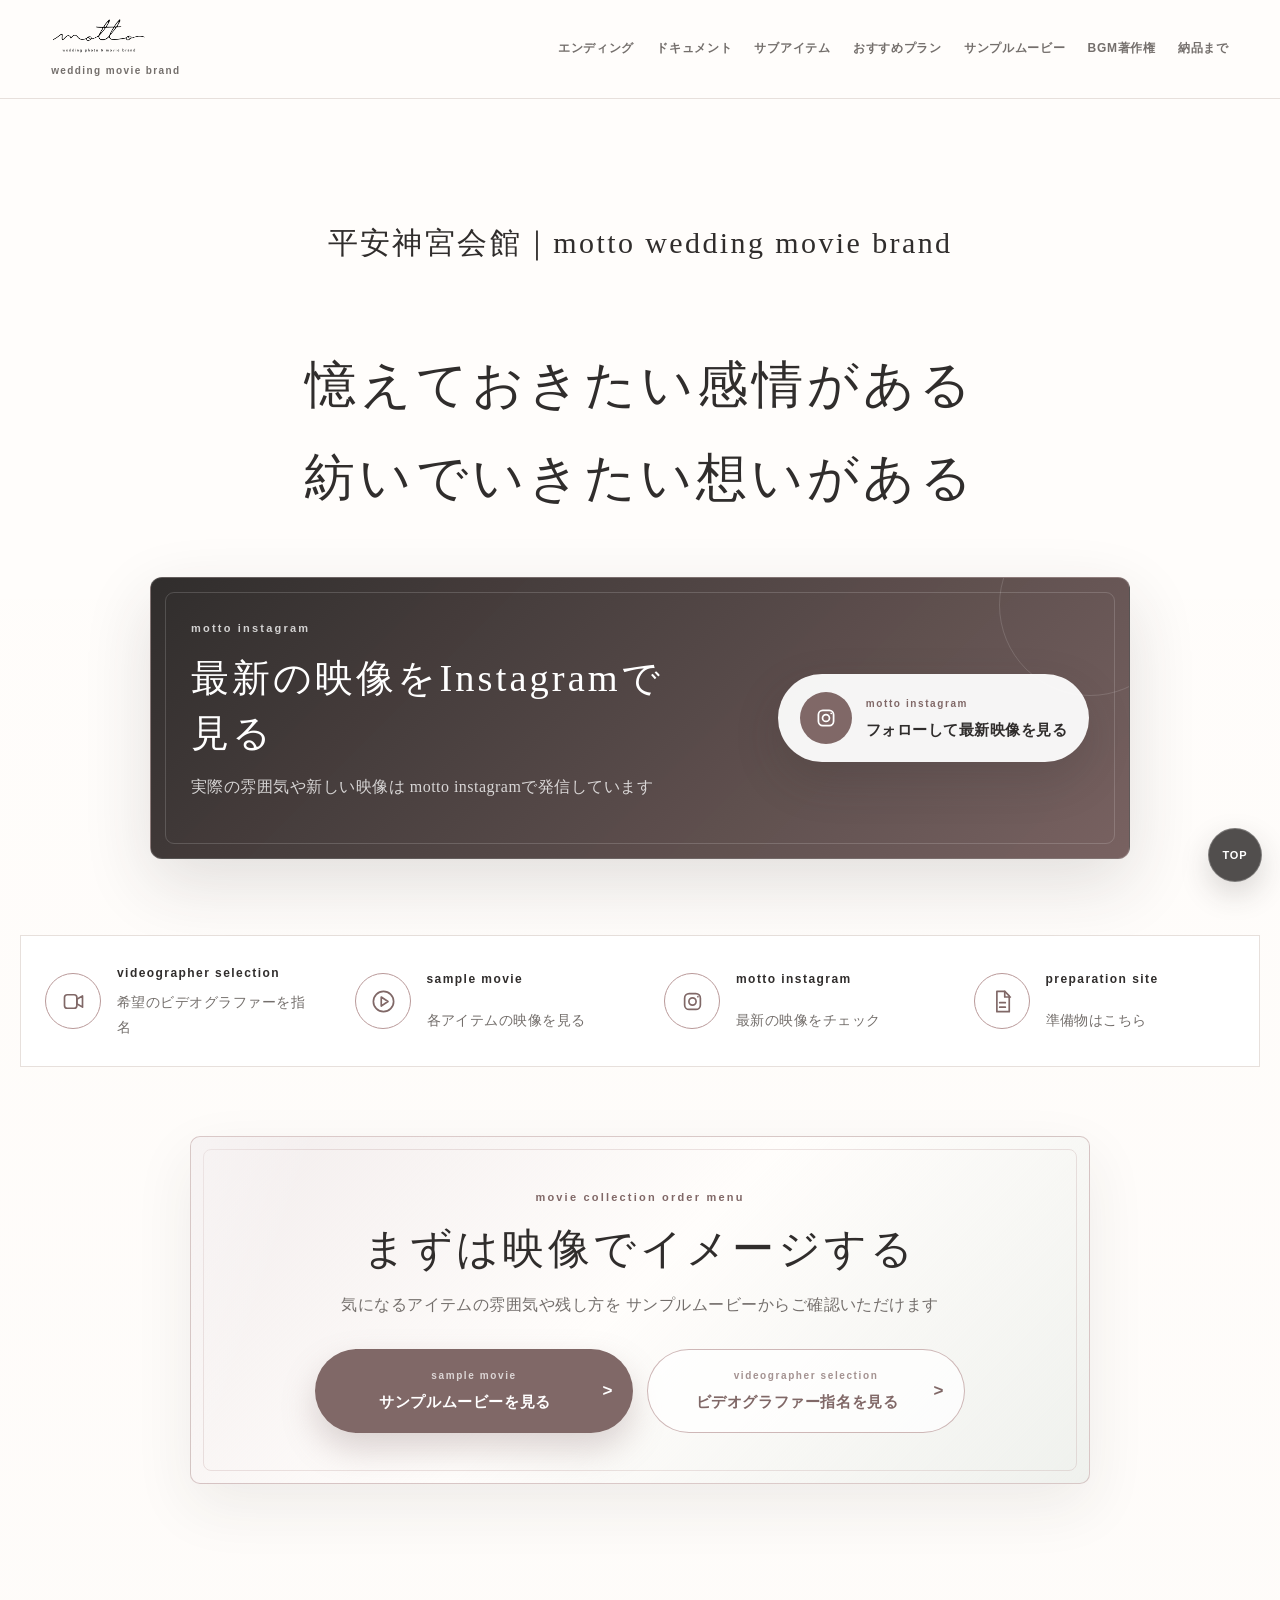
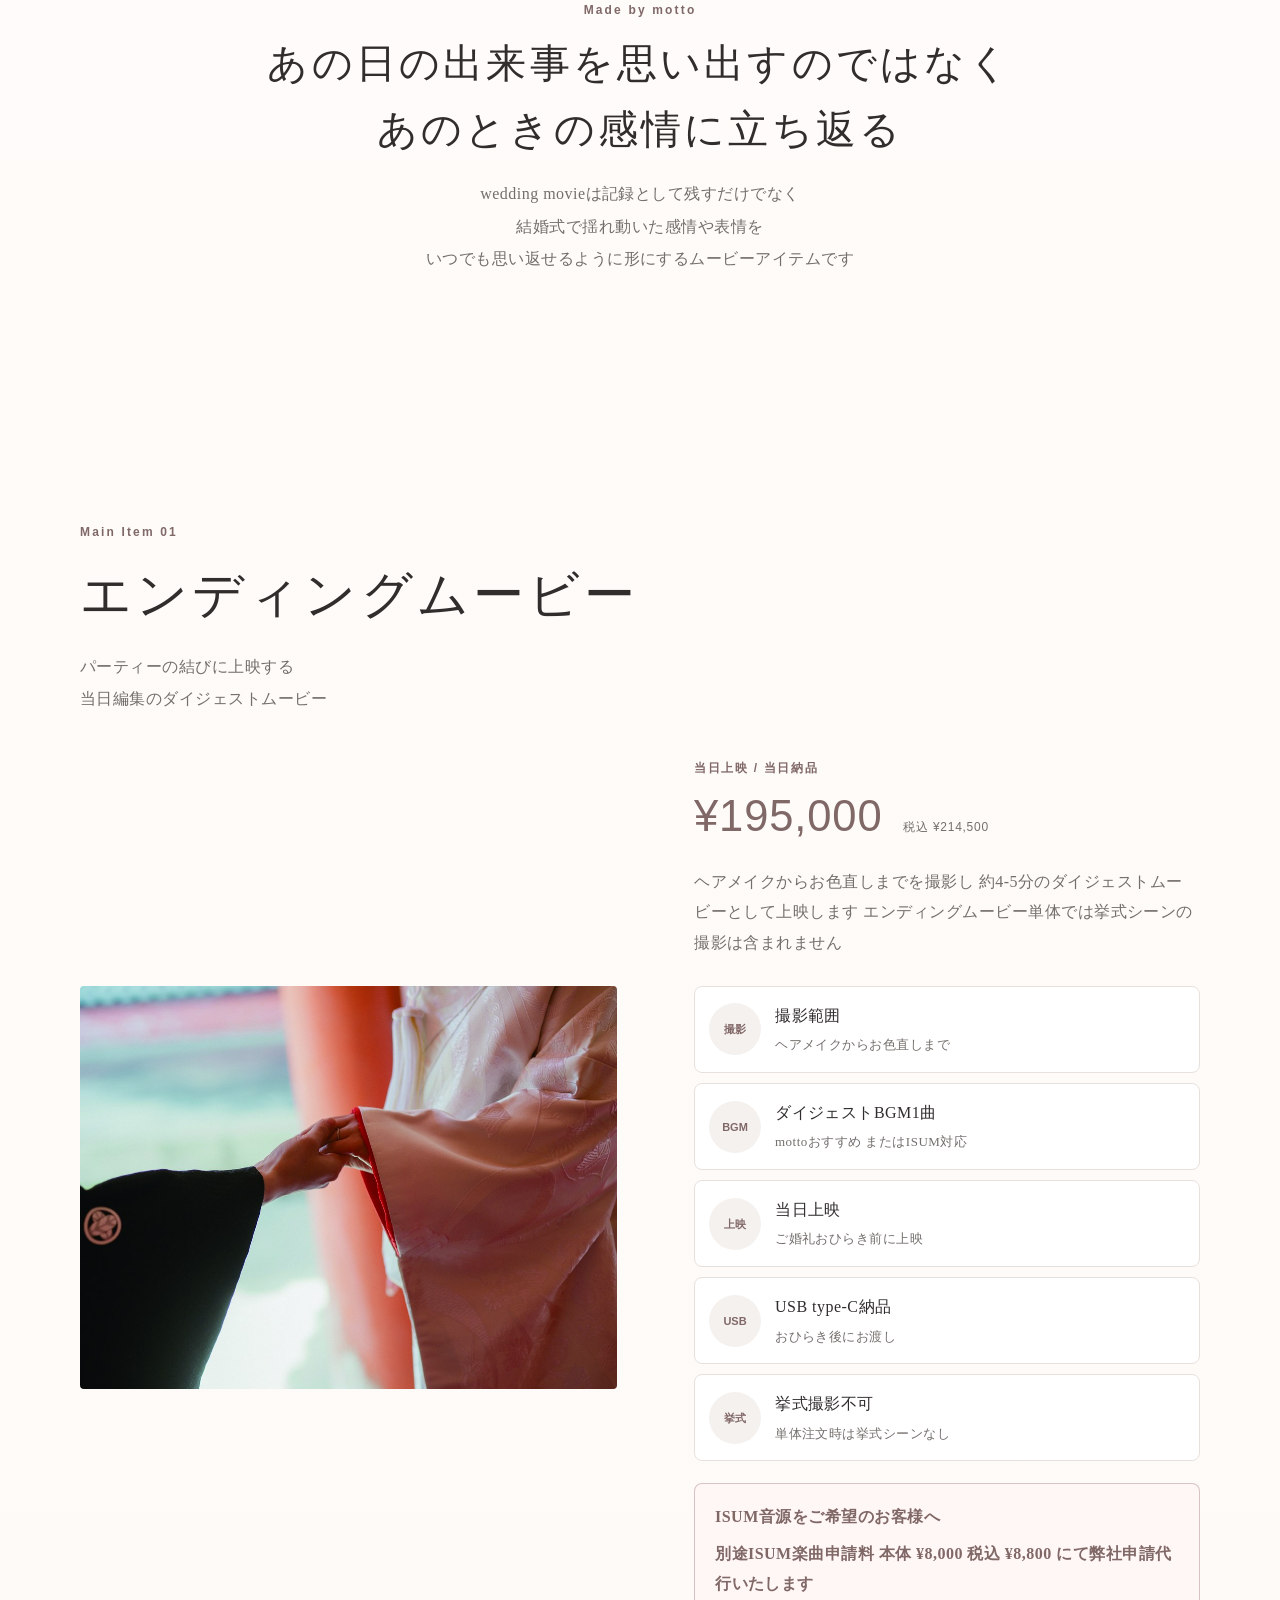
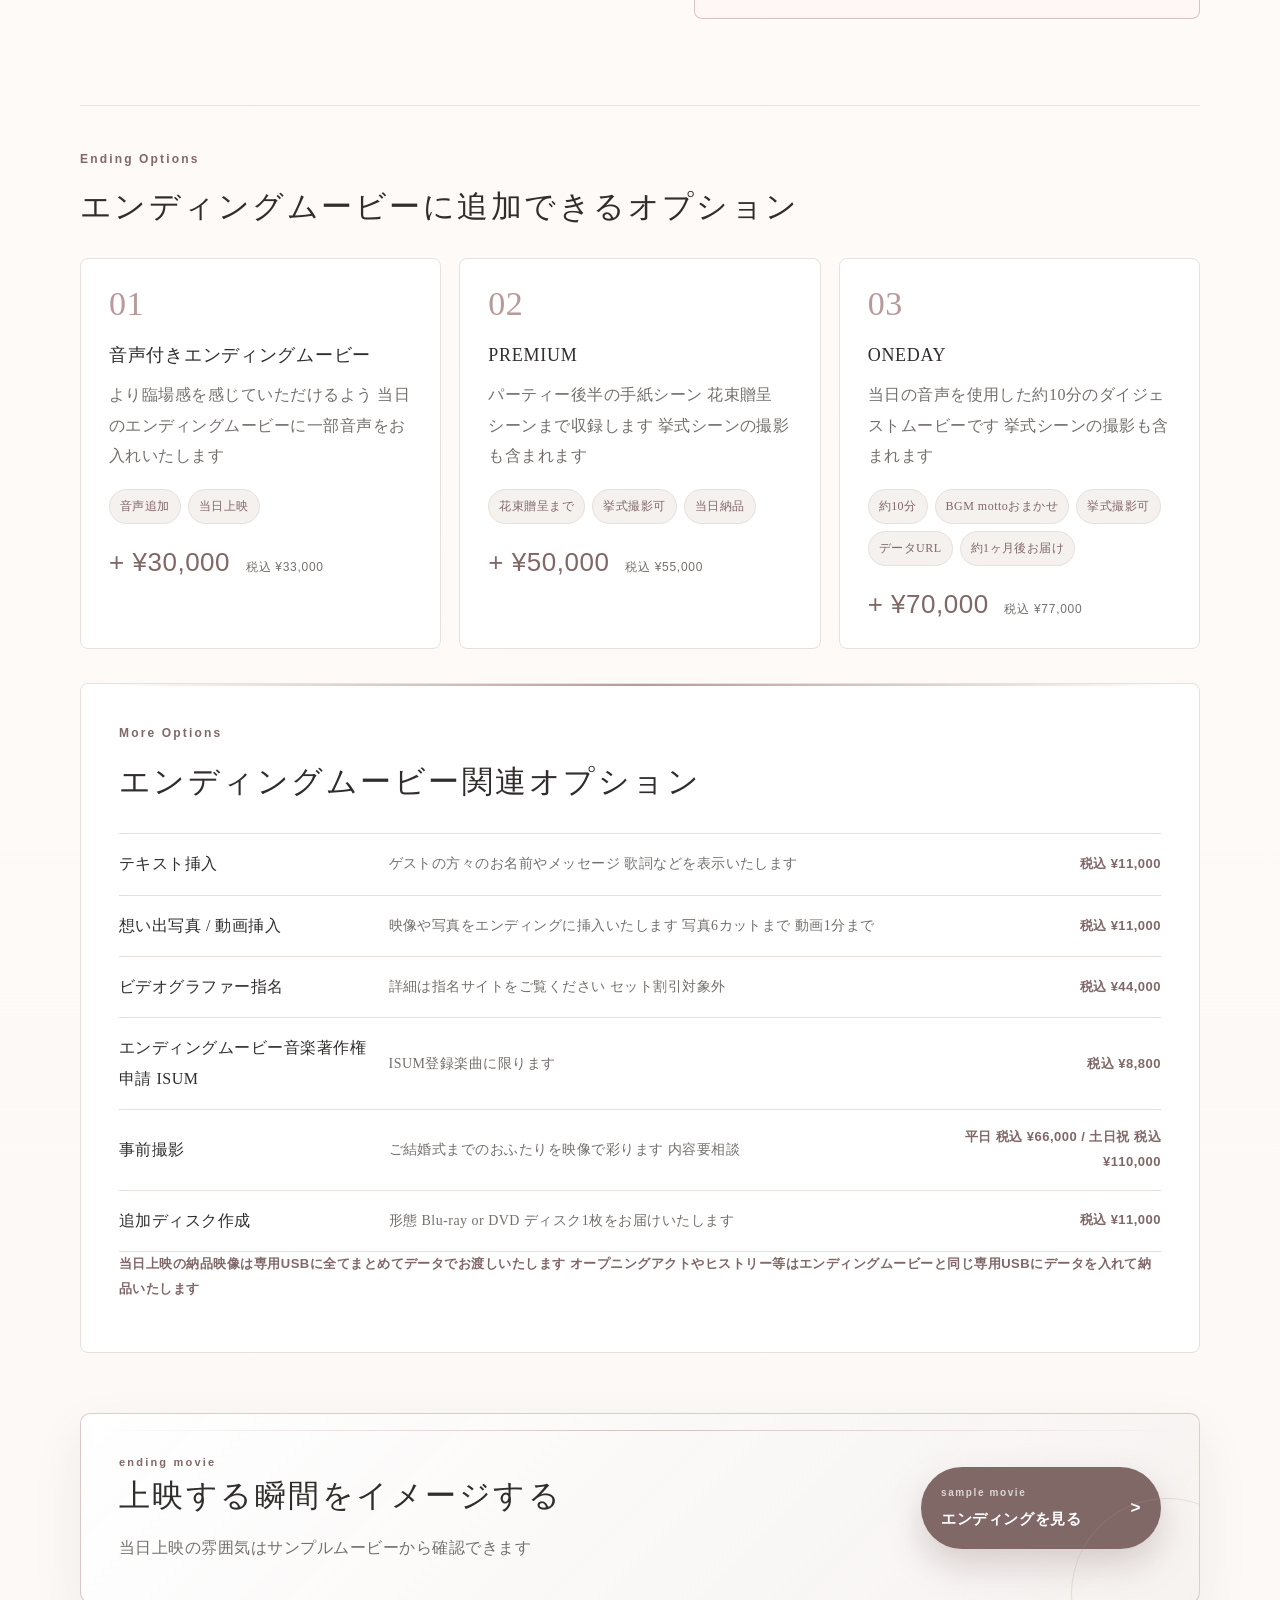
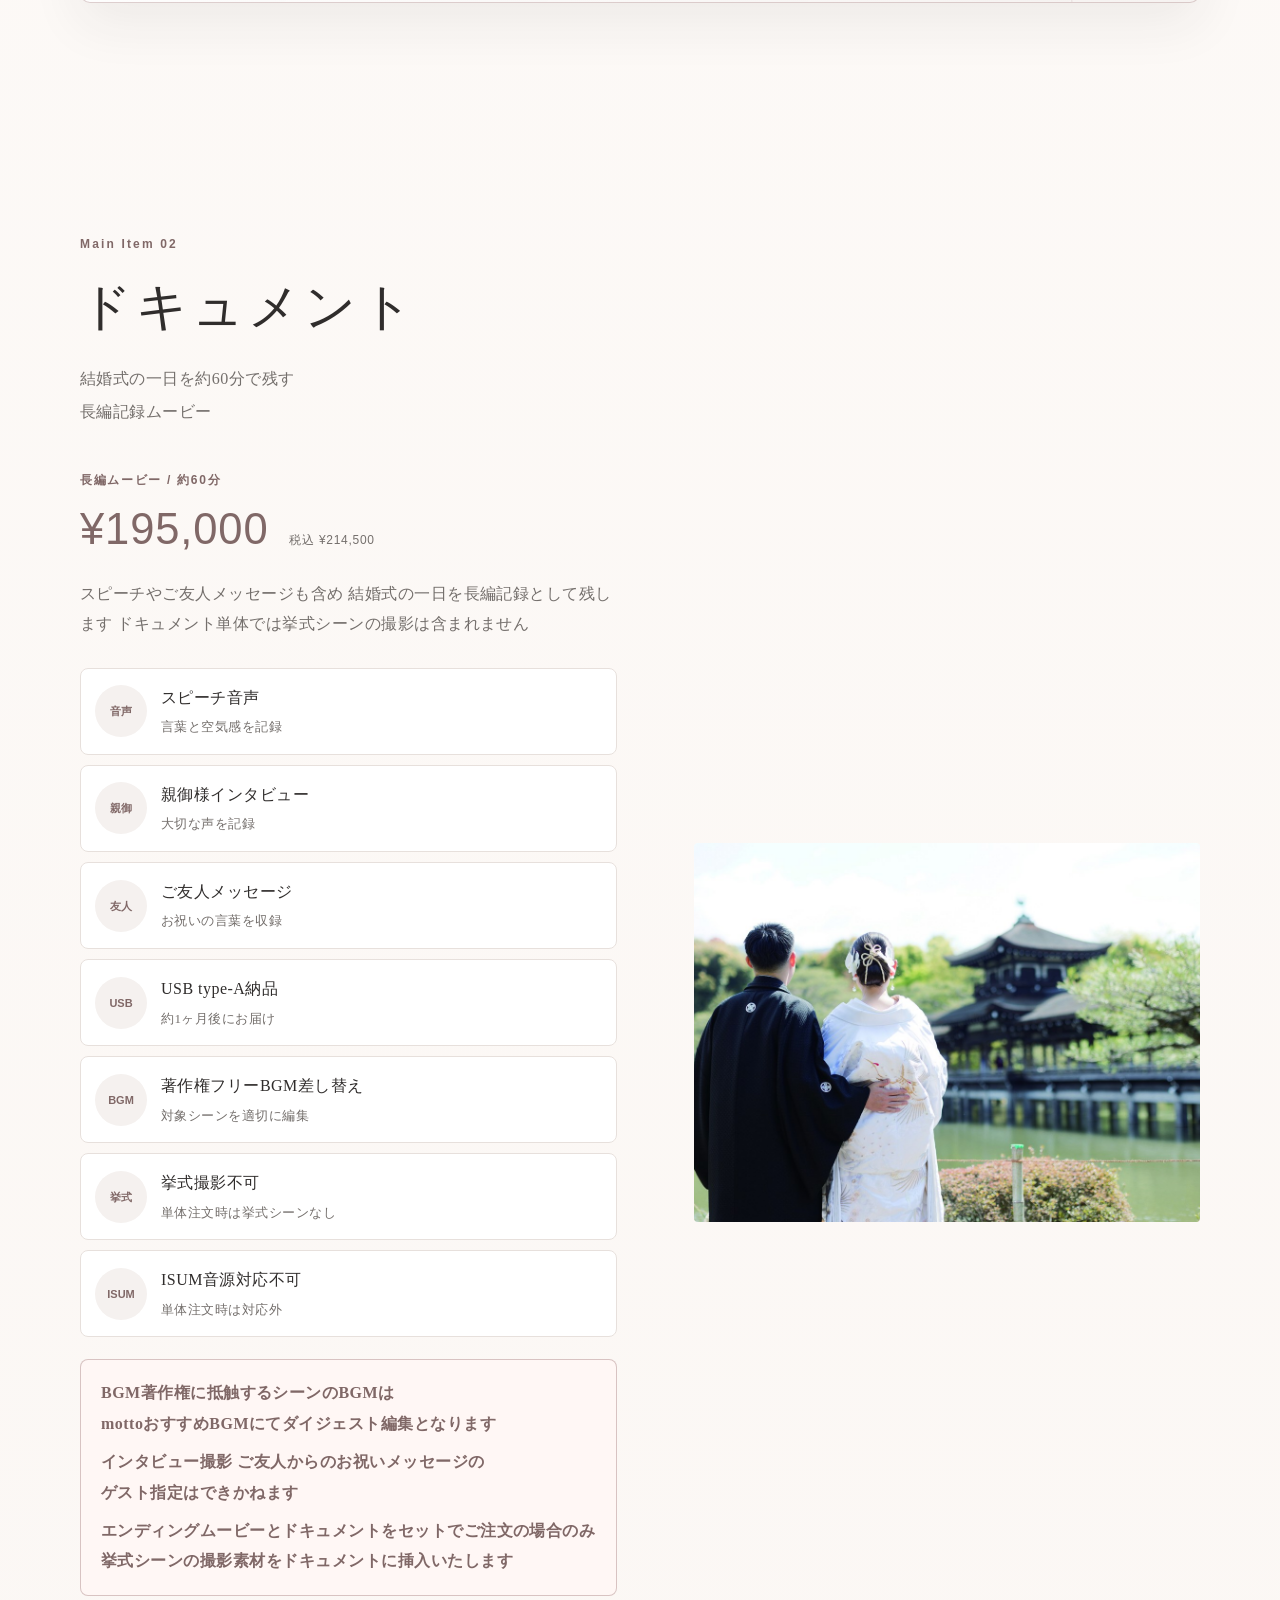
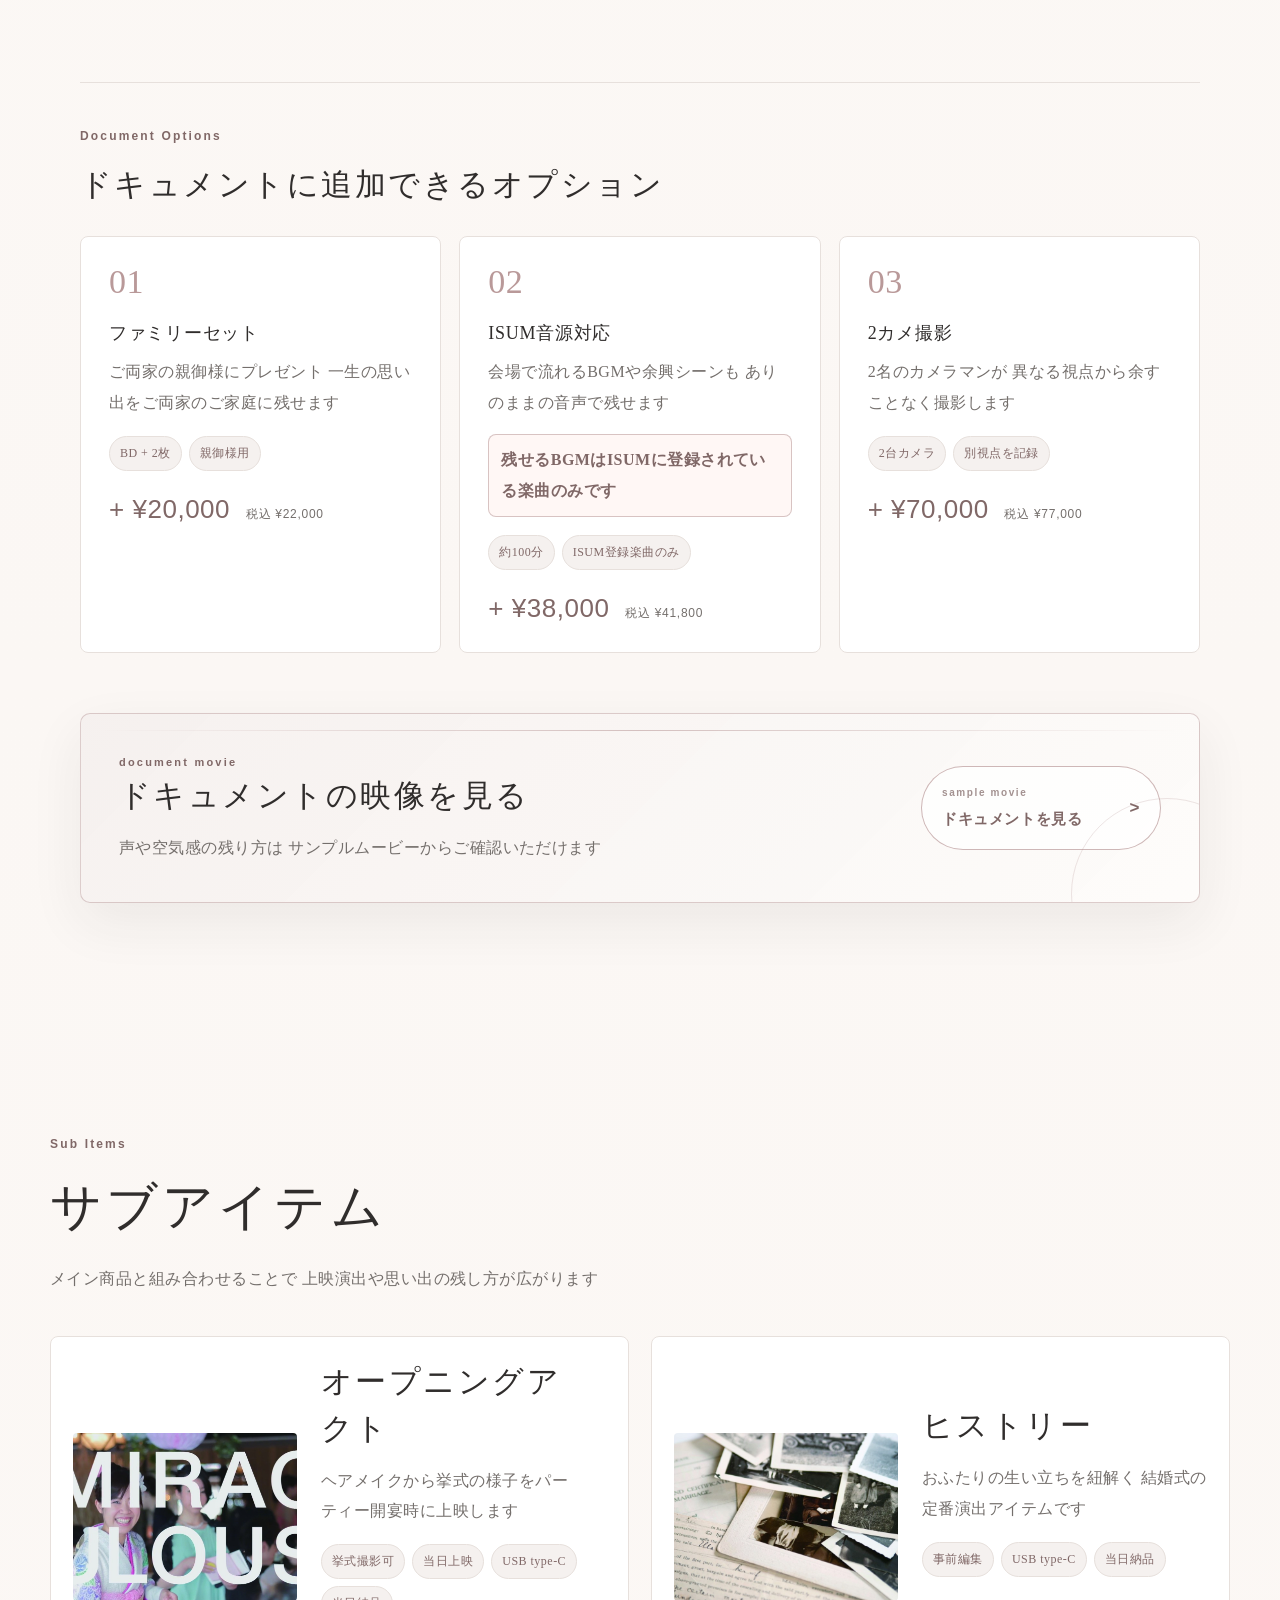
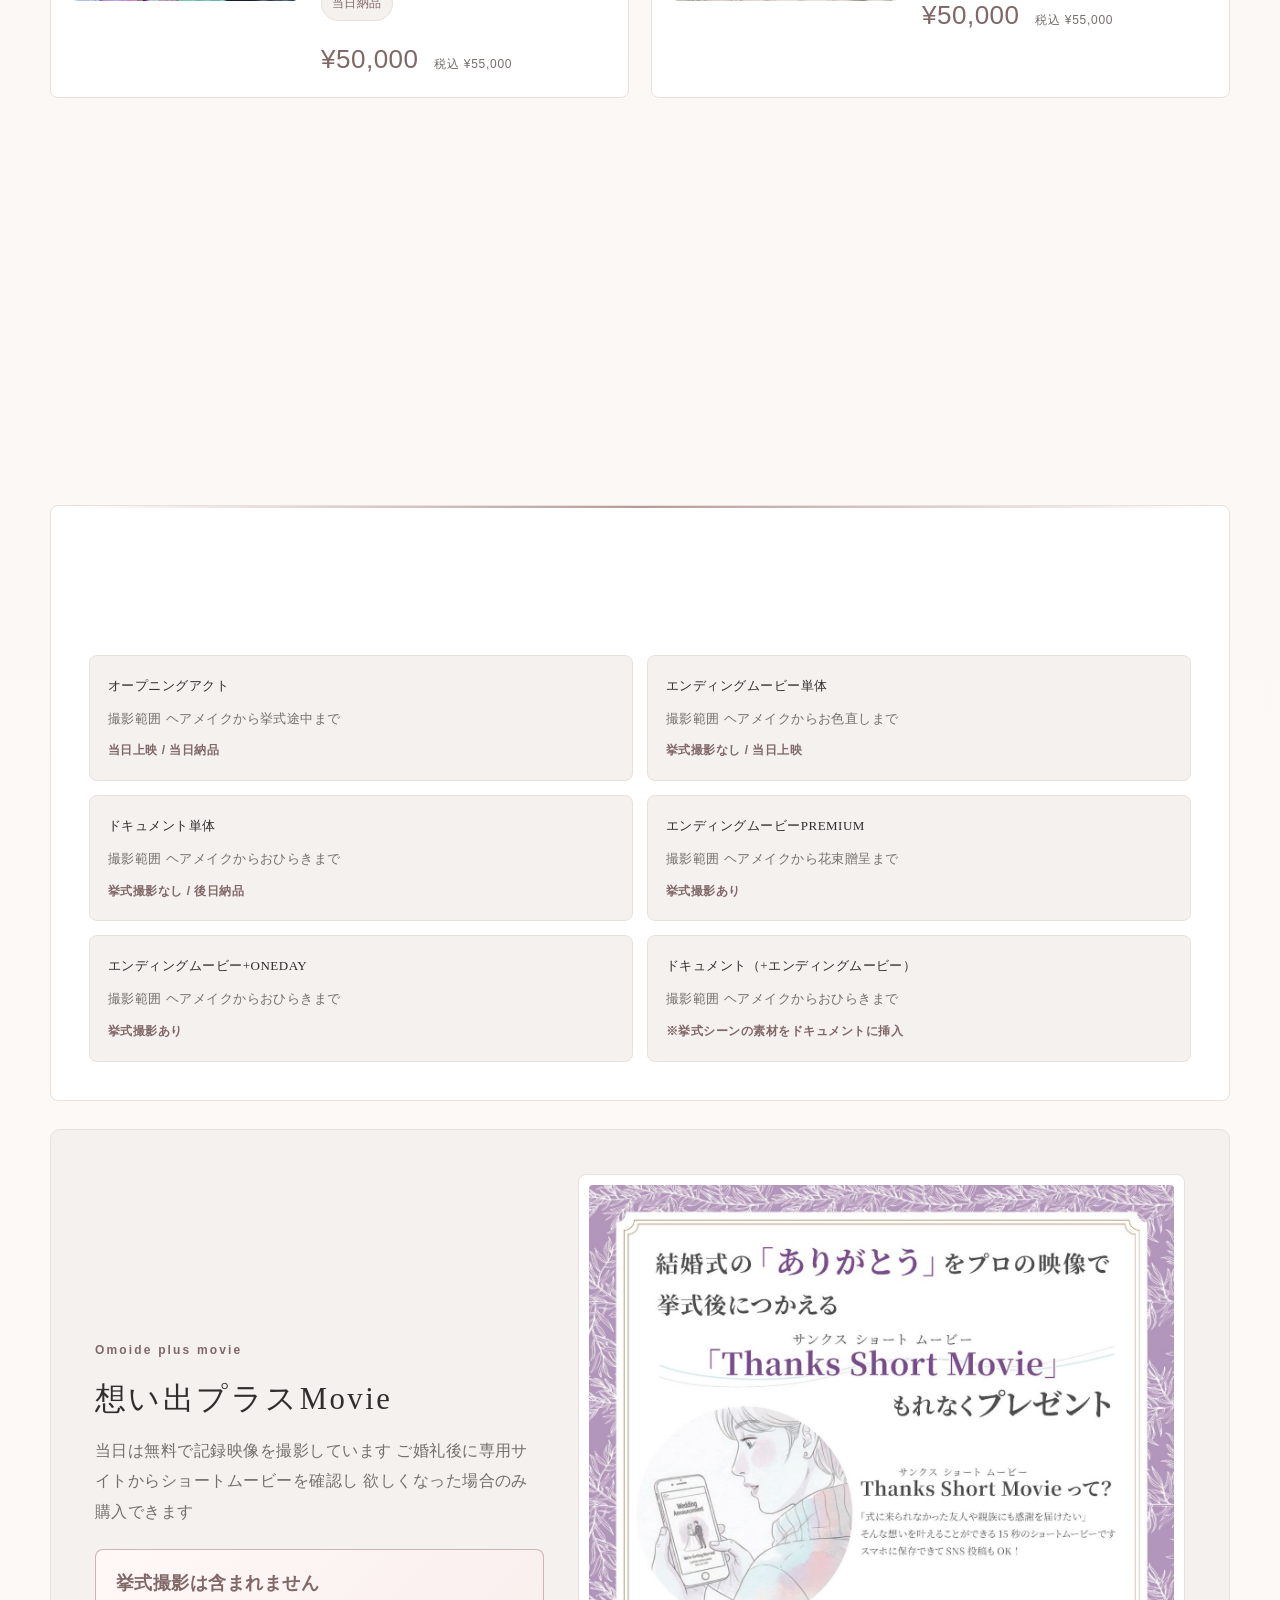
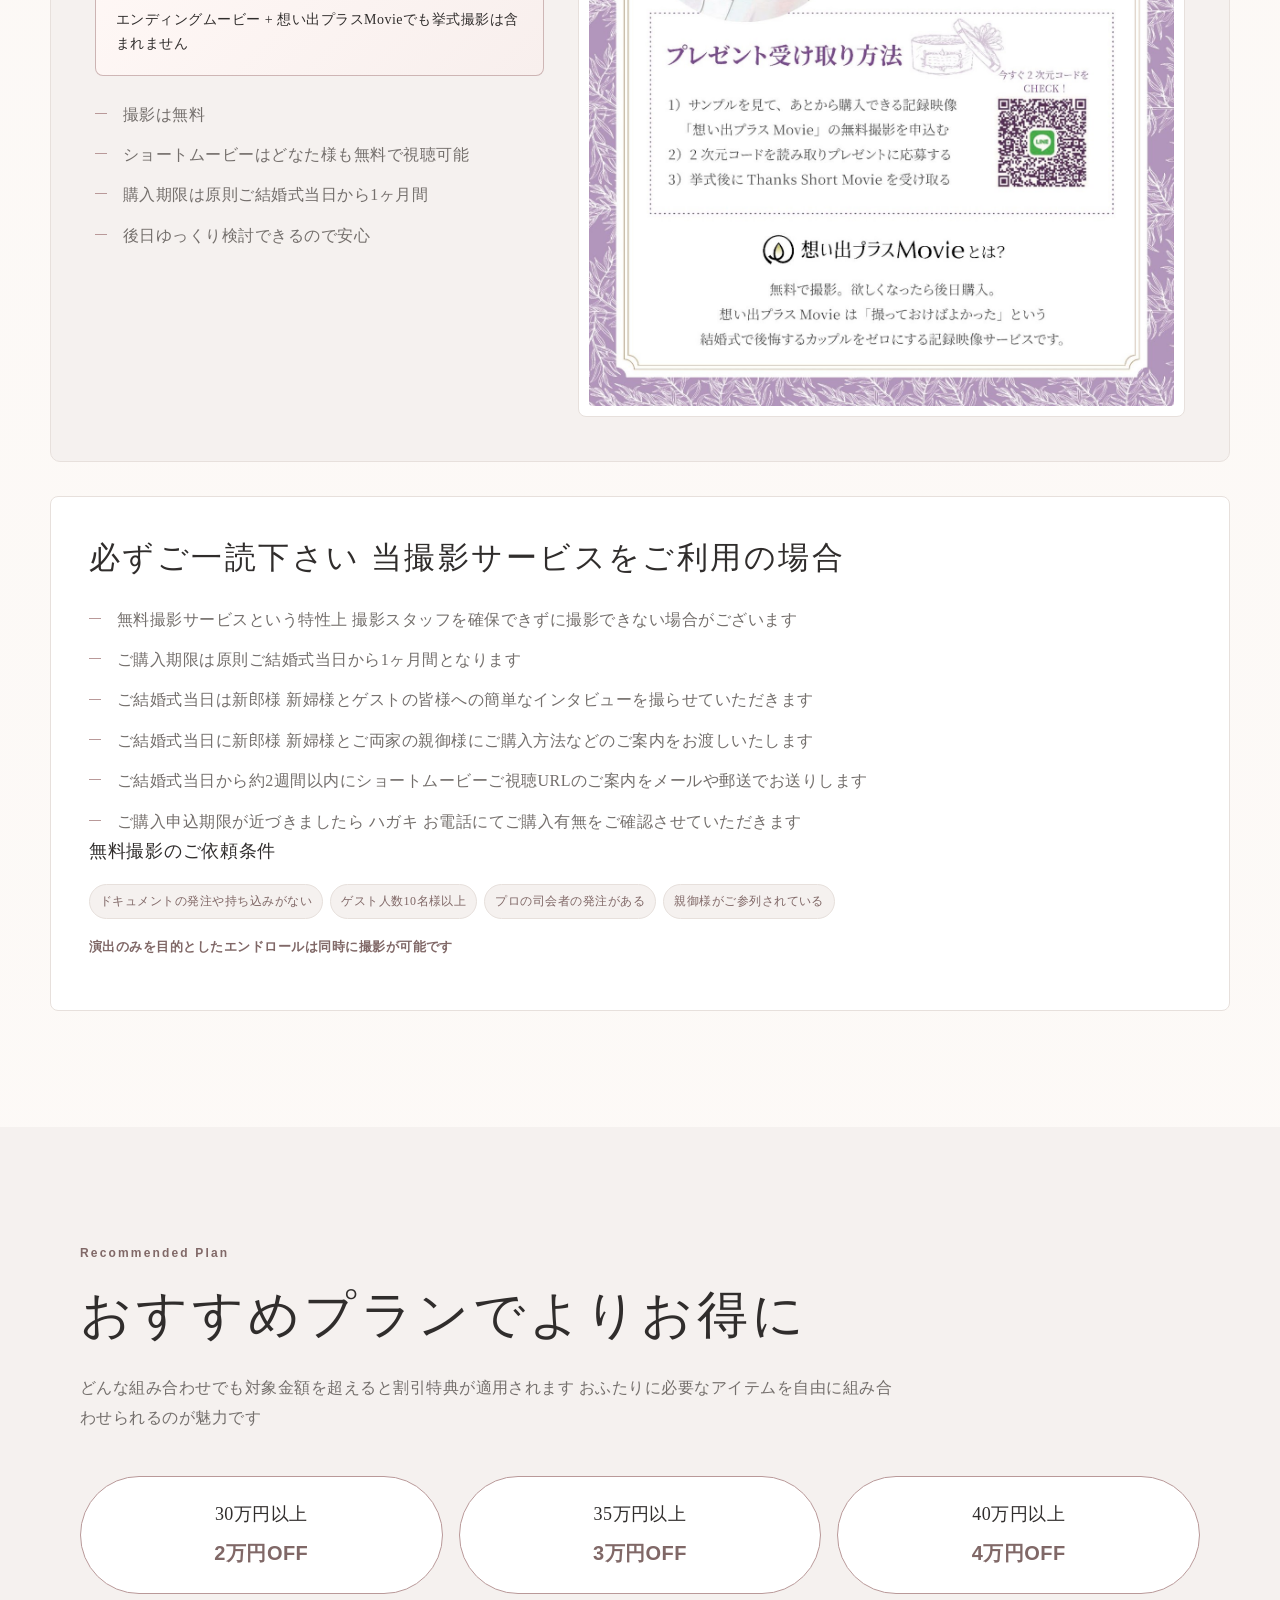
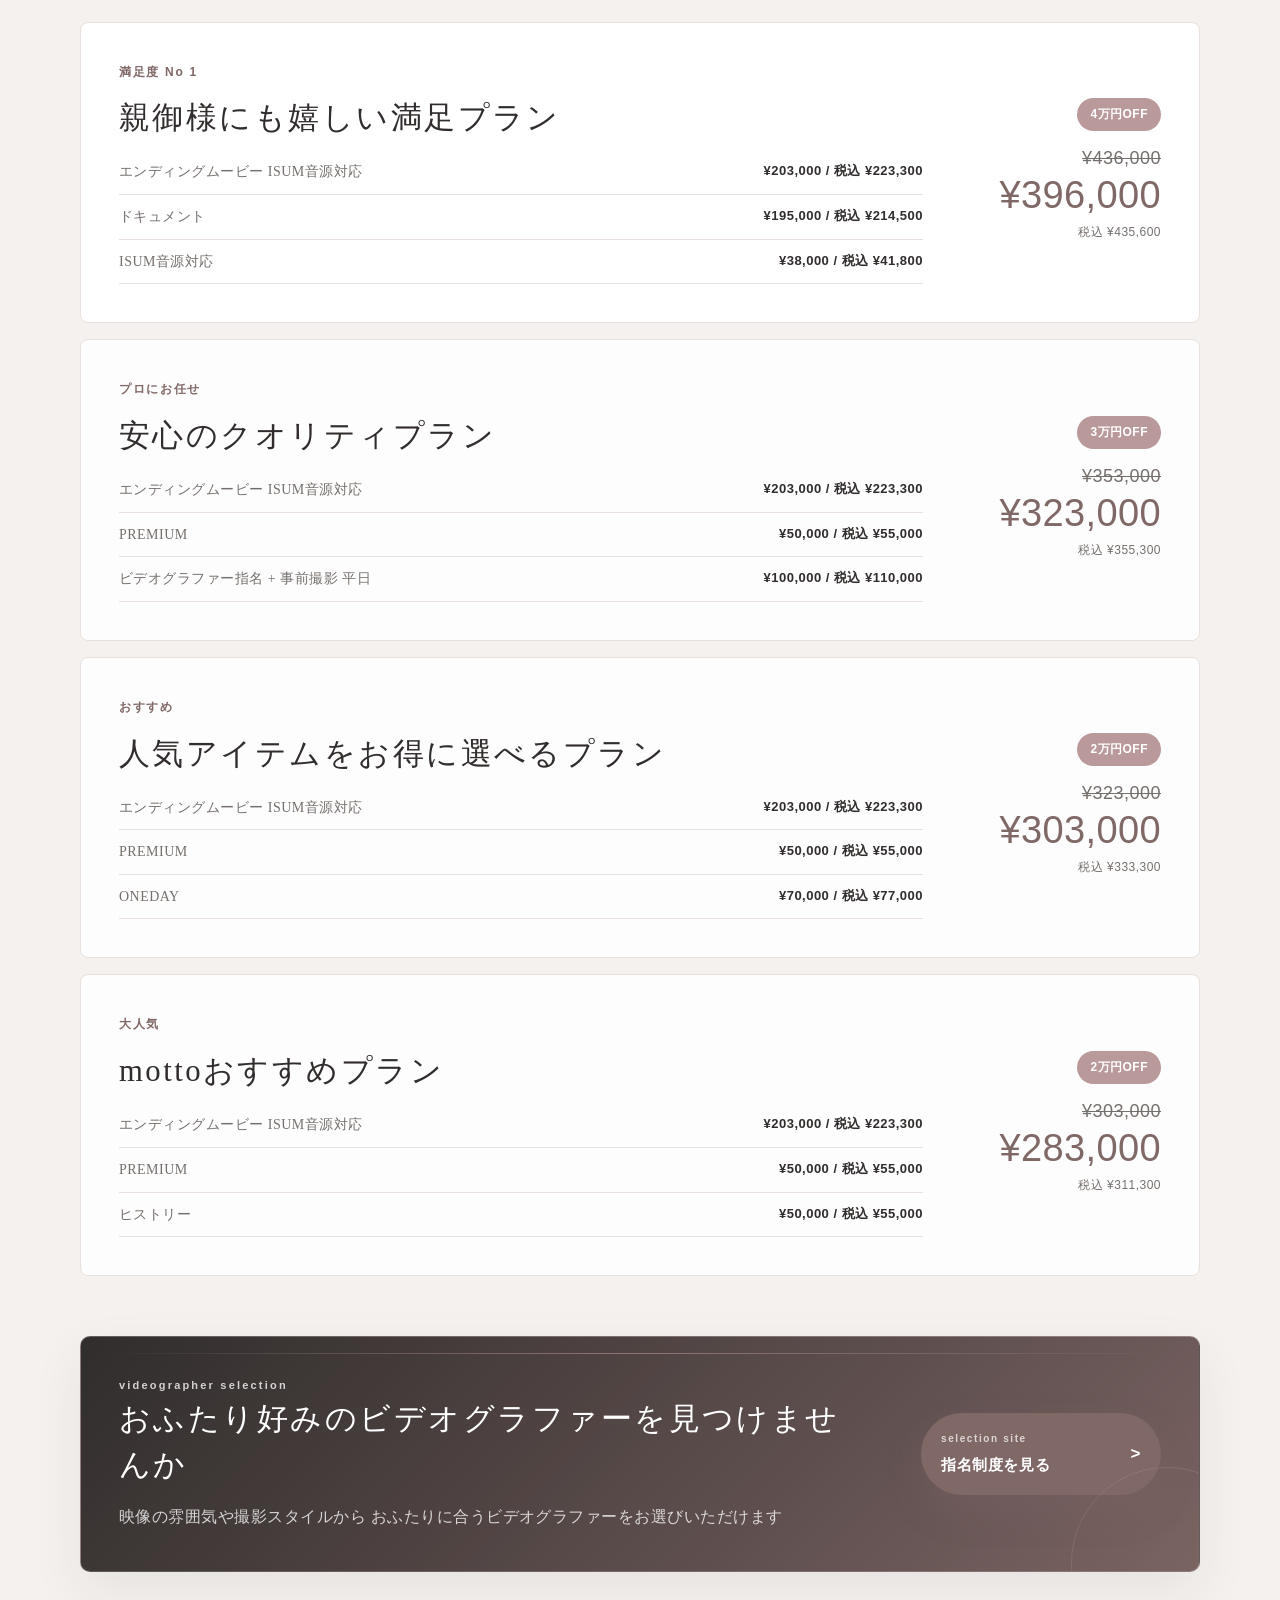
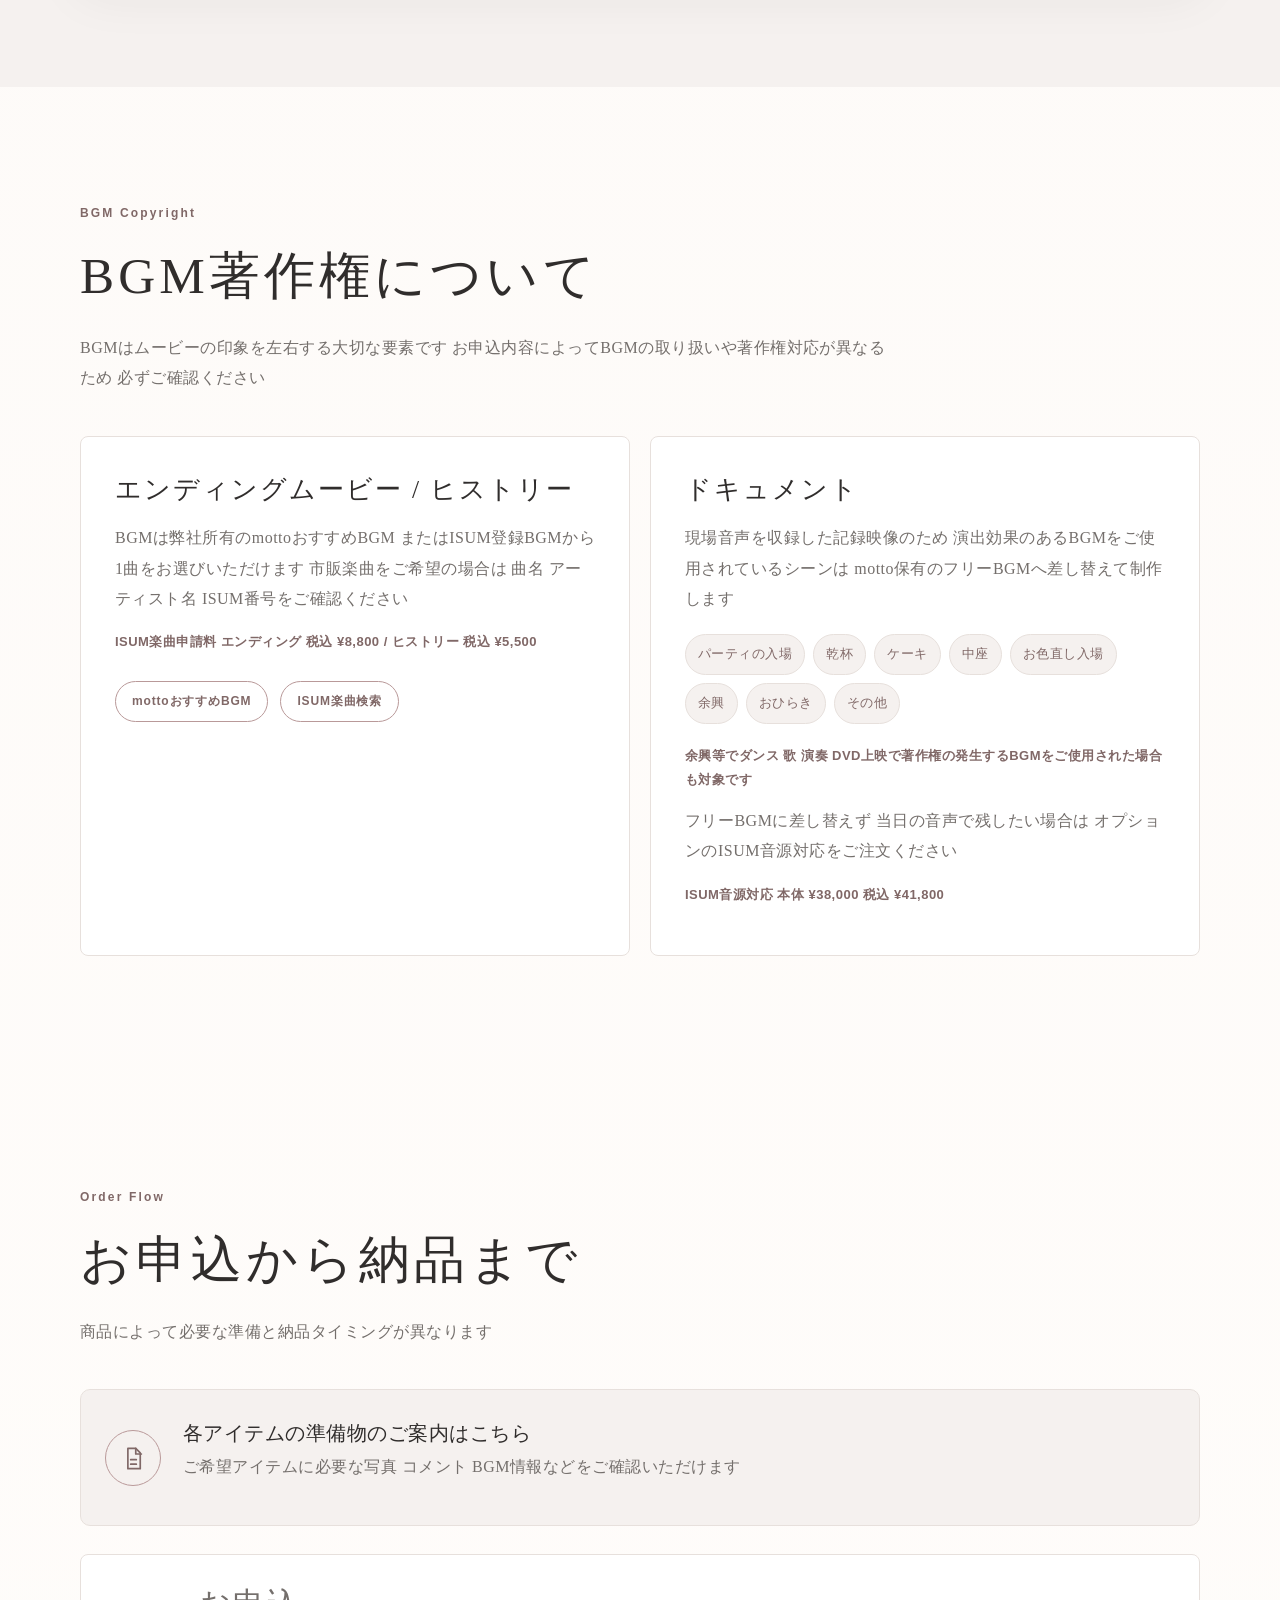
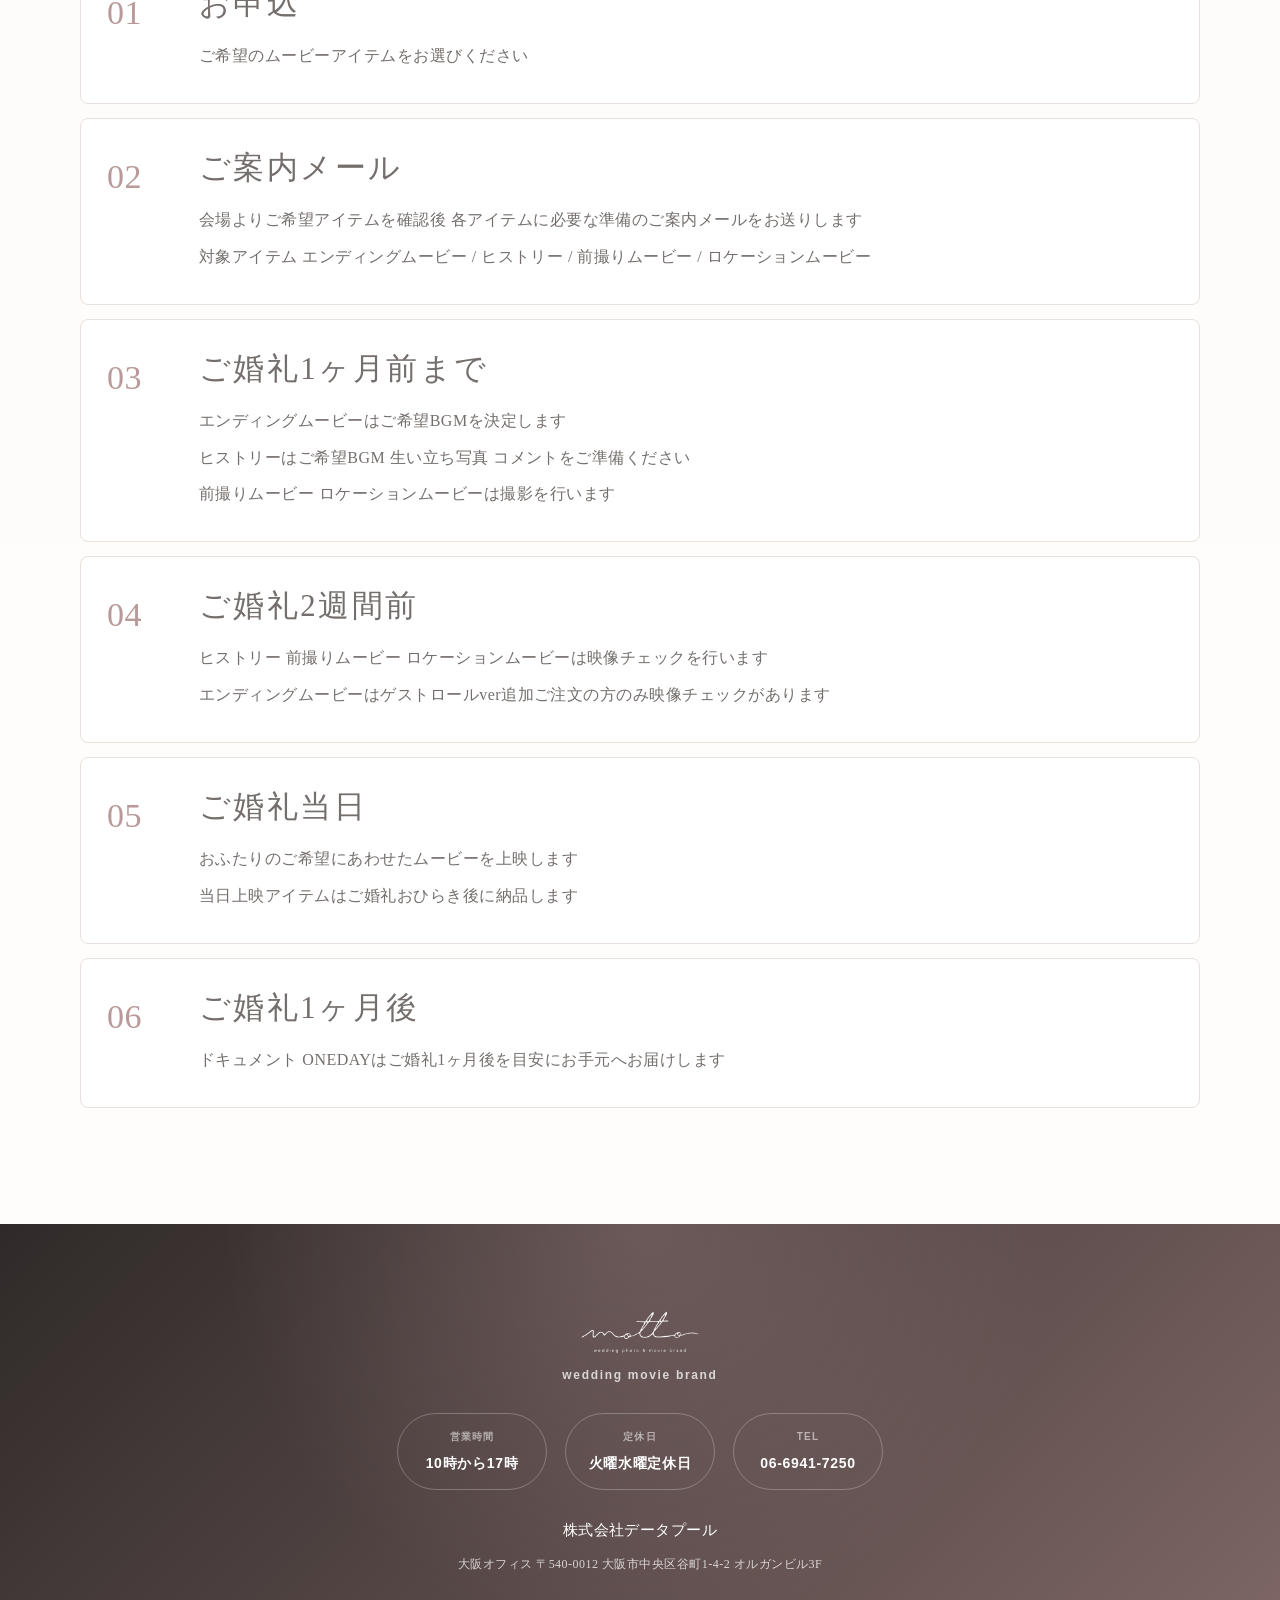
==== commit 54d4542a: "Add files via upload" ====
--- a/index.html
+++ b/index.html
@@ -183,7 +183,6 @@
             <div><strong>ビデオグラファー指名</strong><span>詳細は指名サイトをご覧ください セット割引対象外</span><em>税込 ¥44,000</em></div>
             <div><strong>エンディングムービー音楽著作権申請 ISUM</strong><span>ISUM登録楽曲に限ります</span><em>税込 ¥8,800</em></div>
             <div><strong>事前撮影</strong><span>ご結婚式までのおふたりを映像で彩ります 内容要相談</span><em>平日 税込 ¥66,000 / 土日祝 税込 ¥110,000</em></div>
-            <div><strong>外式出張撮影</strong><span>神社様や外部会場への出張撮影です 場所により別途移動費が発生する場合がございます</span><em>税込 ¥22,000</em></div>
             <div><strong>追加ディスク作成</strong><span>形態 Blu-ray or DVD ディスク1枚をお届けいたします</span><em>税込 ¥11,000</em></div>
           </div>
           <p class="note">当日上映の納品映像は専用USBに全てまとめてデータでお渡しいたします オープニングアクトやヒストリー等はエンディングムービーと同じ専用USBにデータを入れて納品いたします</p>
@@ -335,25 +334,30 @@
           <div class="scene-bars">
             <div><strong>オープニングアクト</strong><small>撮影範囲  ヘアメイクから挙式途中まで</small><em>当日上映 / 当日納品</em></div>
             <div><strong>エンディングムービー単体</strong><small>撮影範囲  ヘアメイクからお色直しまで</small><em>挙式撮影なし / 当日上映</em></div>
-            <div><strong>PREMIUM / ONEDAY</strong><small>撮影範囲  挙式から花束贈呈またはお色直しまで</small><em>挙式撮影あり</em></div>
-            <div><strong>エンディング + ドキュメント</strong><small>撮影範囲  挙式シーンの素材をドキュメントに挿入</small><em>セット注文時のみ</em></div>
             <div><strong>ドキュメント単体</strong><small>撮影範囲  ヘアメイクからおひらきまで</small><em>挙式撮影なし / 後日納品</em></div>
-          </div>
-        </div>
-
-        <article class="memory-section" id="omoide-plus">
-          <div class="memory-copy">
-            <p class="section-kicker">Omoide plus movie</p>
-            <h3>想い出プラスMovie</h3>
-            <p>
-              当日は無料で記録映像を撮影しています
-              挙式後に専用サイトからショートムービーを確認し 欲しくなった場合のみ購入できます
-            </p>
-            <ul class="check-list">
-              <li>撮影は無料</li>
-              <li>ショートムービーはどなた様も無料で視聴可能</li>
-              <li>購入期限は原則ご結婚式当日から1ヶ月間</li>
-              <li>後日ゆっくり検討できるので安心</li>
+            <div><strong>エンディングムービーPREMIUM</strong><small>撮影範囲  ヘアメイクから花束贈呈まで</small><em>挙式撮影あり</em></div>
+            <div><strong>エンディングムービー+ONEDAY</strong><small>撮影範囲  ヘアメイクからおひらきまで</small><em>挙式撮影あり</em></div>
+            <div><strong>ドキュメント（+エンディングムービー）</strong><small>撮影範囲  ヘアメイクからおひらきまで</small><em>※挙式シーンの素材をドキュメントに挿入</em></div>
+          </div>
+        </div>
+
+      <article class="memory-section" id="omoide-plus">
+        <div class="memory-copy">
+          <p class="section-kicker">Omoide plus movie</p>
+          <h3>想い出プラスMovie</h3>
+          <p>
+            当日は無料で記録映像を撮影しています
+            ご婚礼後に専用サイトからショートムービーを確認し 欲しくなった場合のみ購入できます
+          </p>
+          <div class="memory-alert" aria-label="想い出プラスMovieの挙式撮影について">
+            <strong>挙式撮影は含まれません</strong>
+            <span>エンディングムービー + 想い出プラスMovieでも挙式撮影は含まれません</span>
+          </div>
+          <ul class="check-list">
+            <li>撮影は無料</li>
+            <li>ショートムービーはどなた様も無料で視聴可能</li>
+            <li>購入期限は原則ご結婚式当日から1ヶ月間</li>
+            <li>後日ゆっくり検討できるので安心</li>
             </ul>
           </div>
           <a class="opm-paper" data-config-link="opmQr" href="https://liff.line.me/1656857747-nRrvvDdK/landing?follow=%40294qsdcy&lp=naraxS&liff_id=1656857747-nRrvvDdK" aria-label="想い出プラスMovieのQRリンクを開く">
@@ -524,7 +528,6 @@
               <span>その他</span>
             </div>
             <p class="note">余興等でダンス 歌 演奏 DVD上映で著作権の発生するBGMをご使用された場合も対象です</p>
-            <p class="note">挙式 アフターセレモニーで著作権の発生するBGMを使用された場合も対象です</p>
             <p>
               フリーBGMに差し替えず 当日の音声で残したい場合は
               オプションのISUM音源対応をご注文ください
--- a/styles.css
+++ b/styles.css
@@ -1125,6 +1125,34 @@
   background: var(--accent);
 }
 
+.memory-alert {
+  display: grid;
+  gap: 8px;
+  margin-top: 22px;
+  padding: 18px 20px;
+  color: var(--accent-dark);
+  background: linear-gradient(135deg, #fff8f6, #f8efed);
+  border: 1px solid rgba(185, 153, 153, 0.68);
+  border-radius: 8px;
+}
+
+.memory-alert strong,
+.memory-alert span {
+  display: block;
+  line-height: 1.75;
+  overflow-wrap: anywhere;
+}
+
+.memory-alert strong {
+  font-size: 18px;
+  font-weight: 800;
+}
+
+.memory-alert span {
+  color: var(--ink);
+  font-size: 14px;
+}
+
 .plan-section {
   width: 100%;
   padding-inline: max(20px, calc((100% - var(--section-width)) / 2));
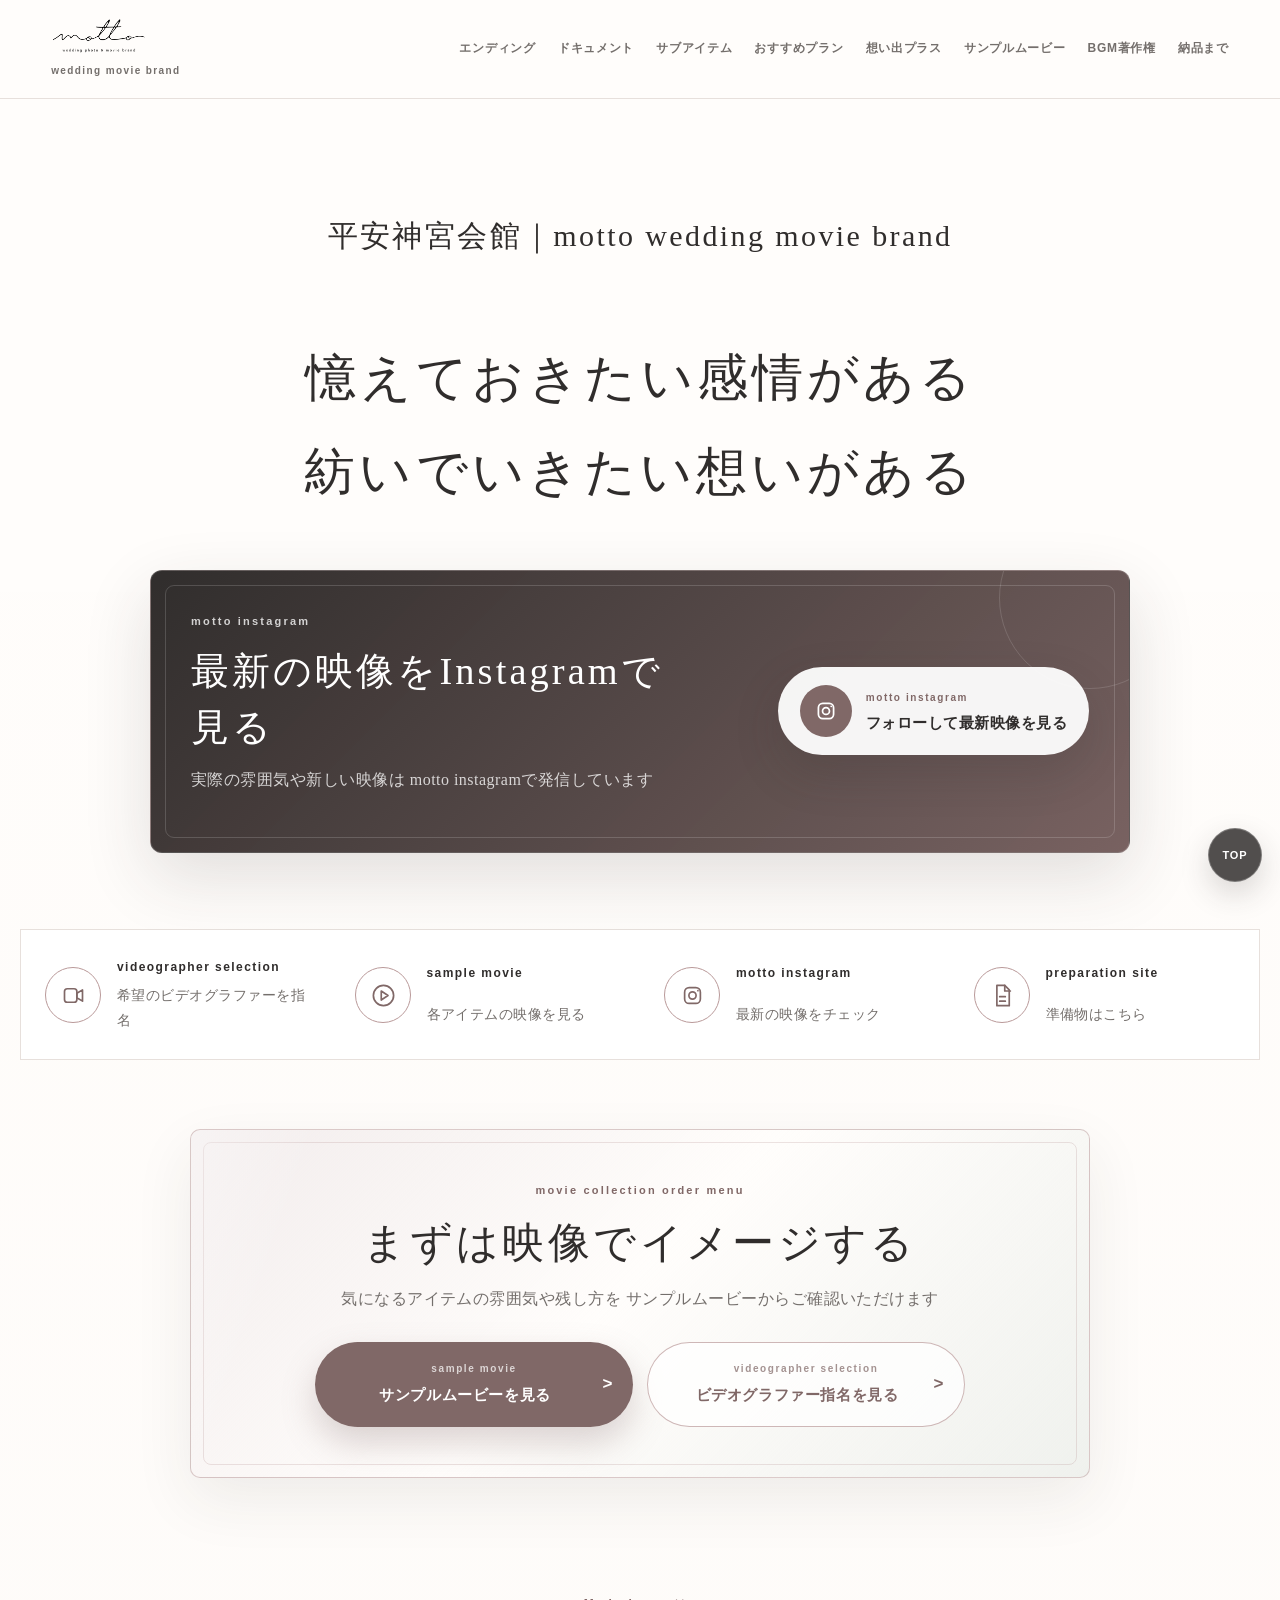
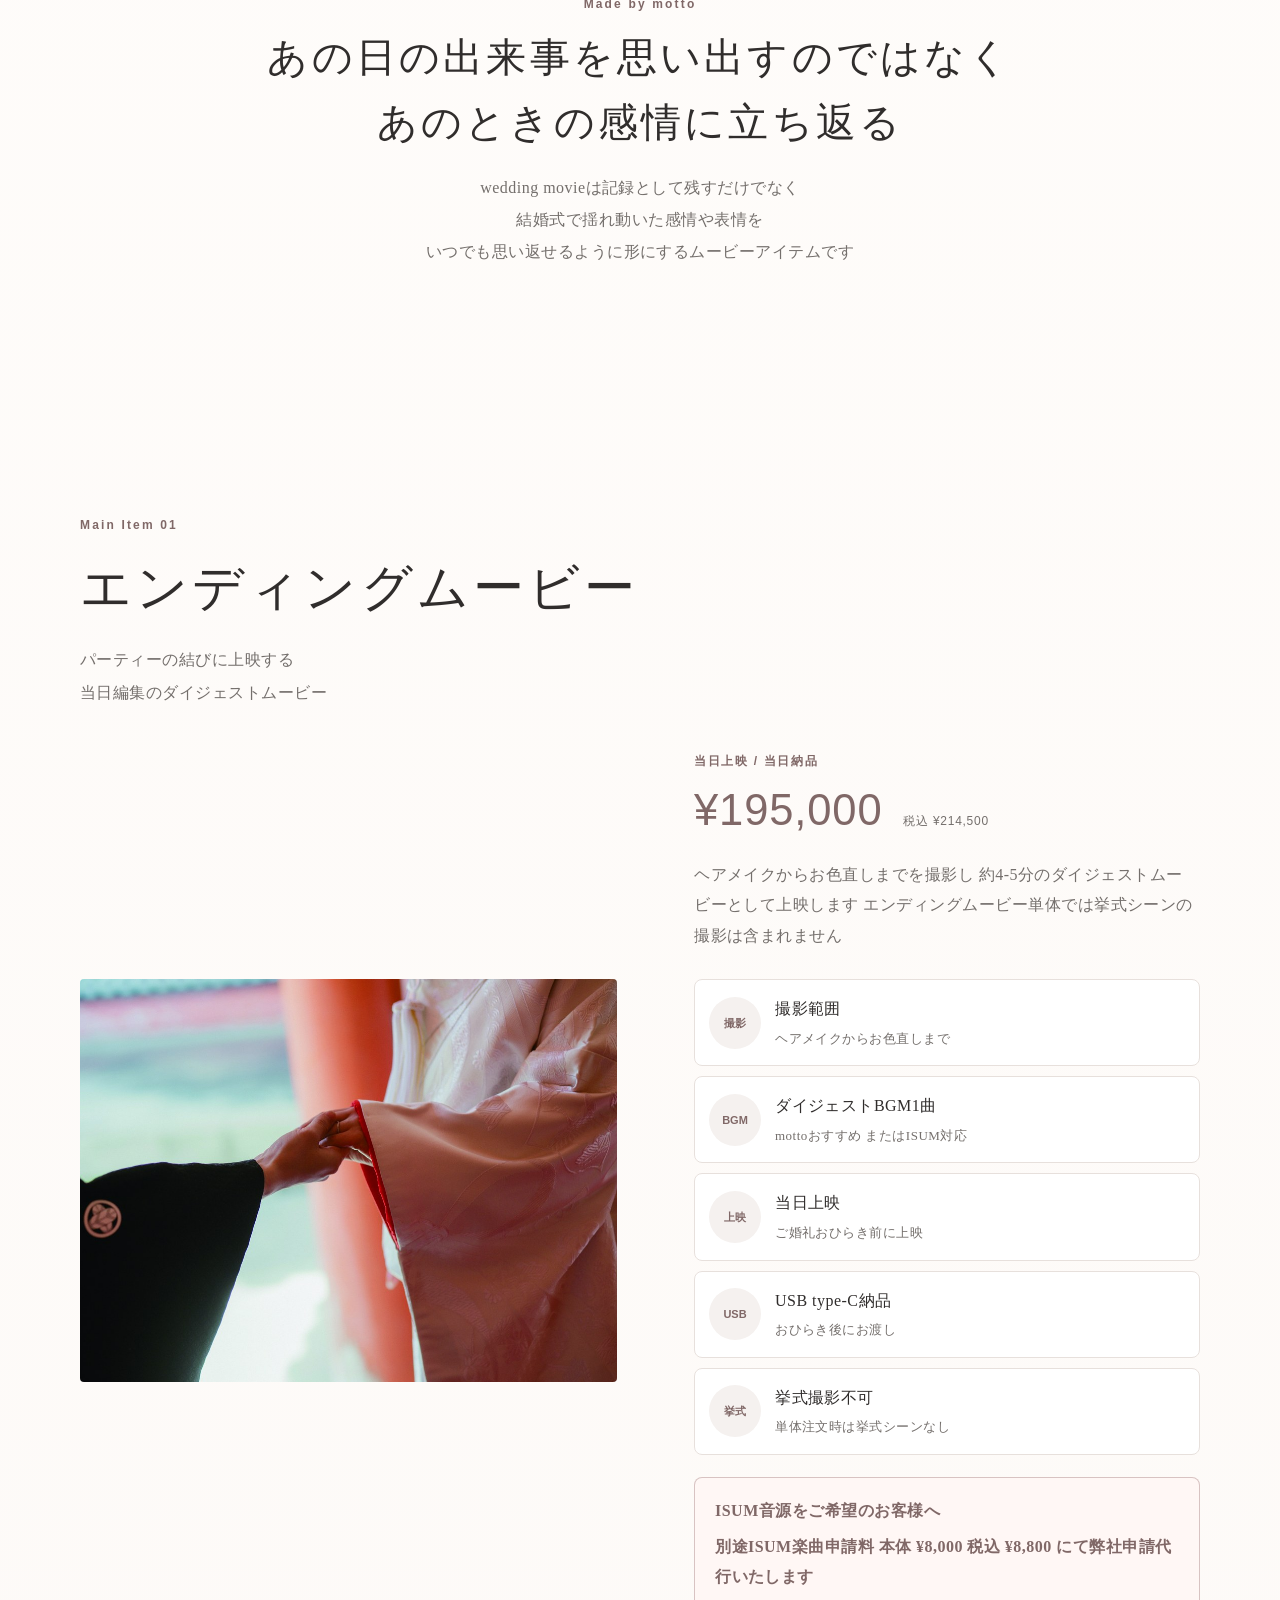
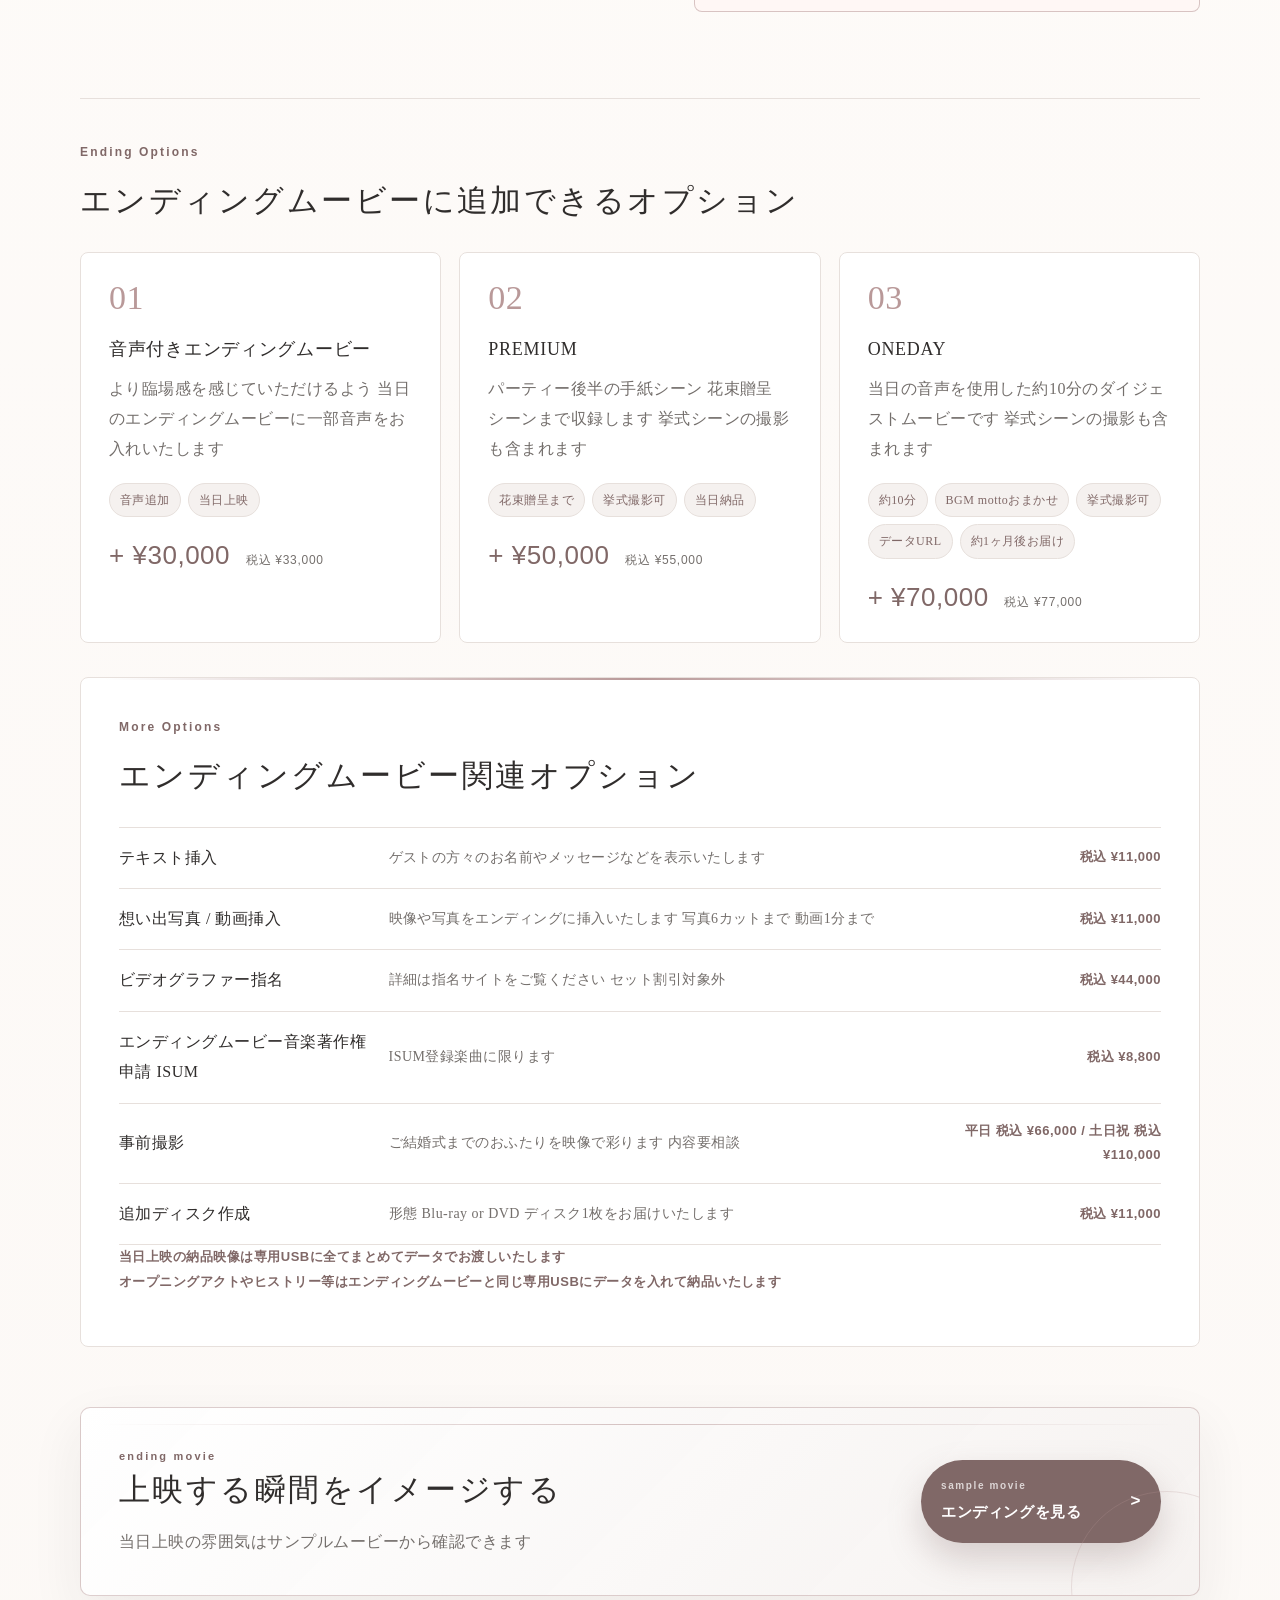
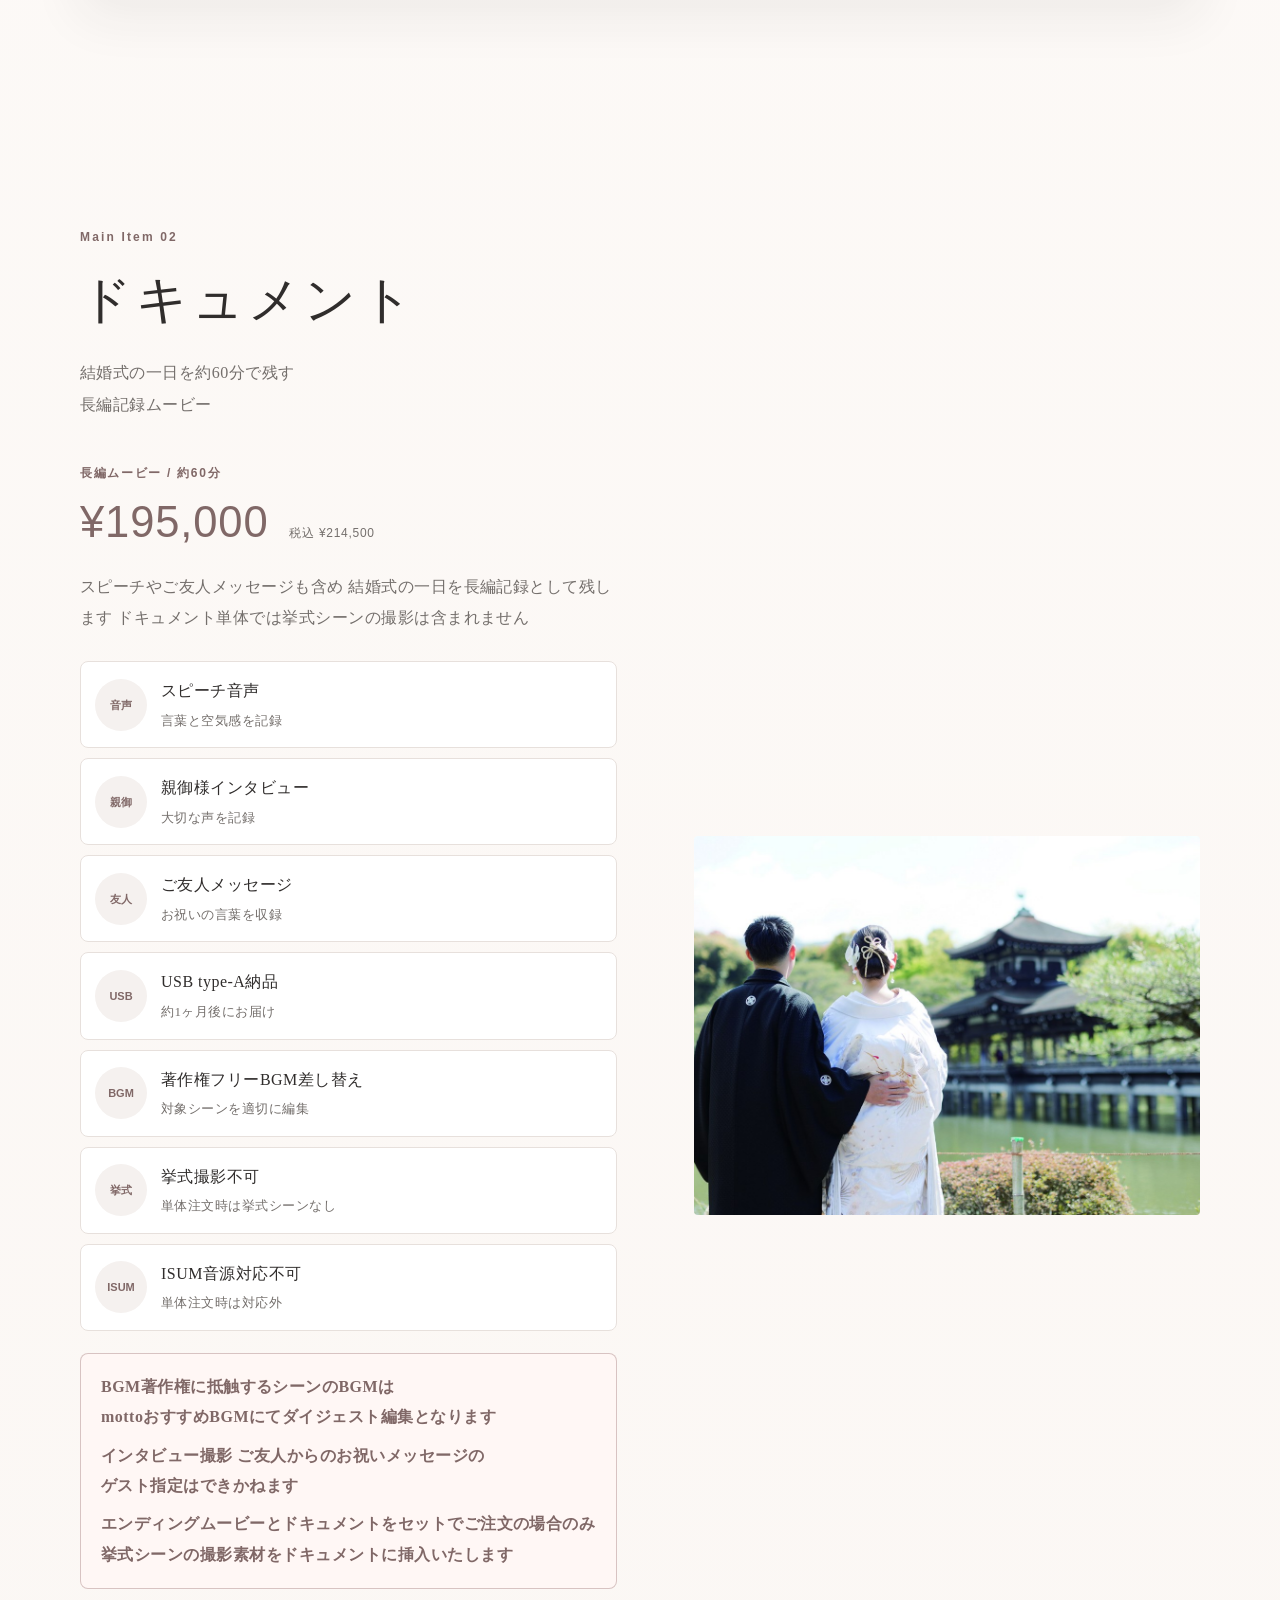
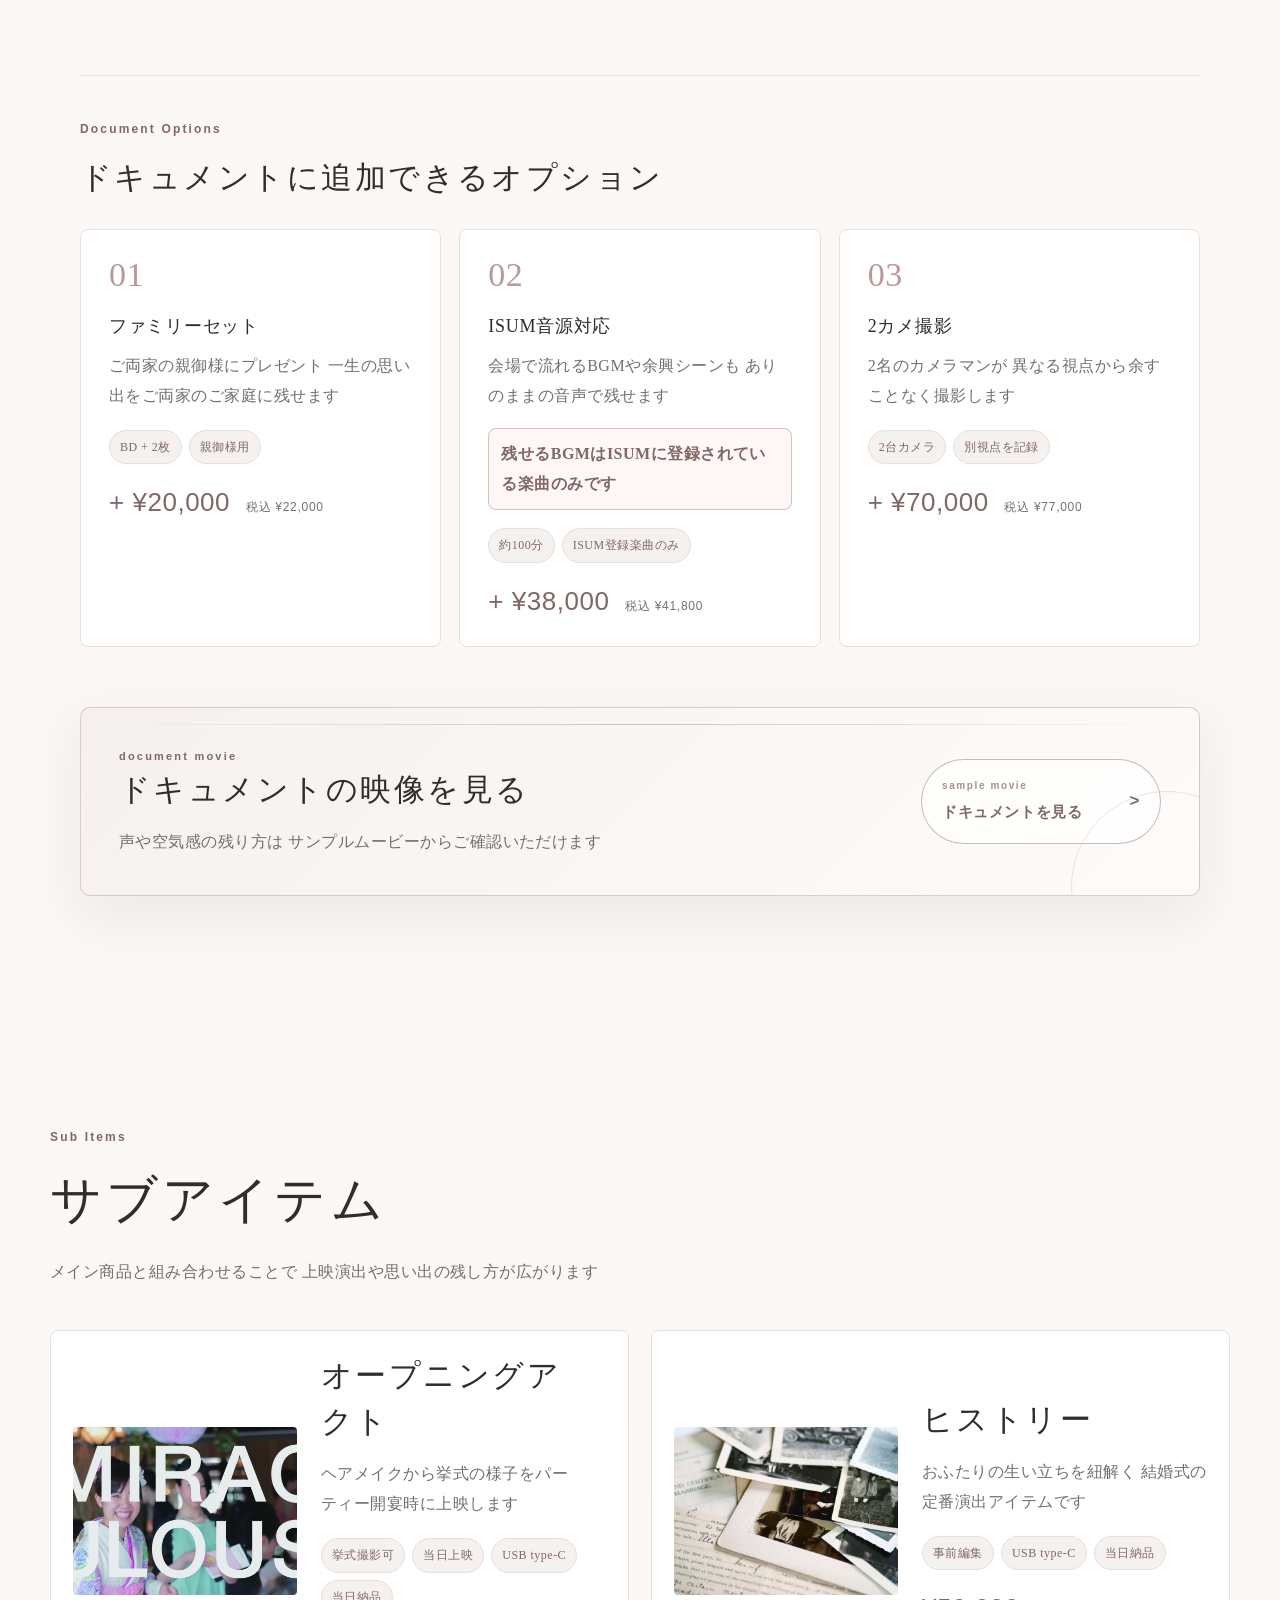
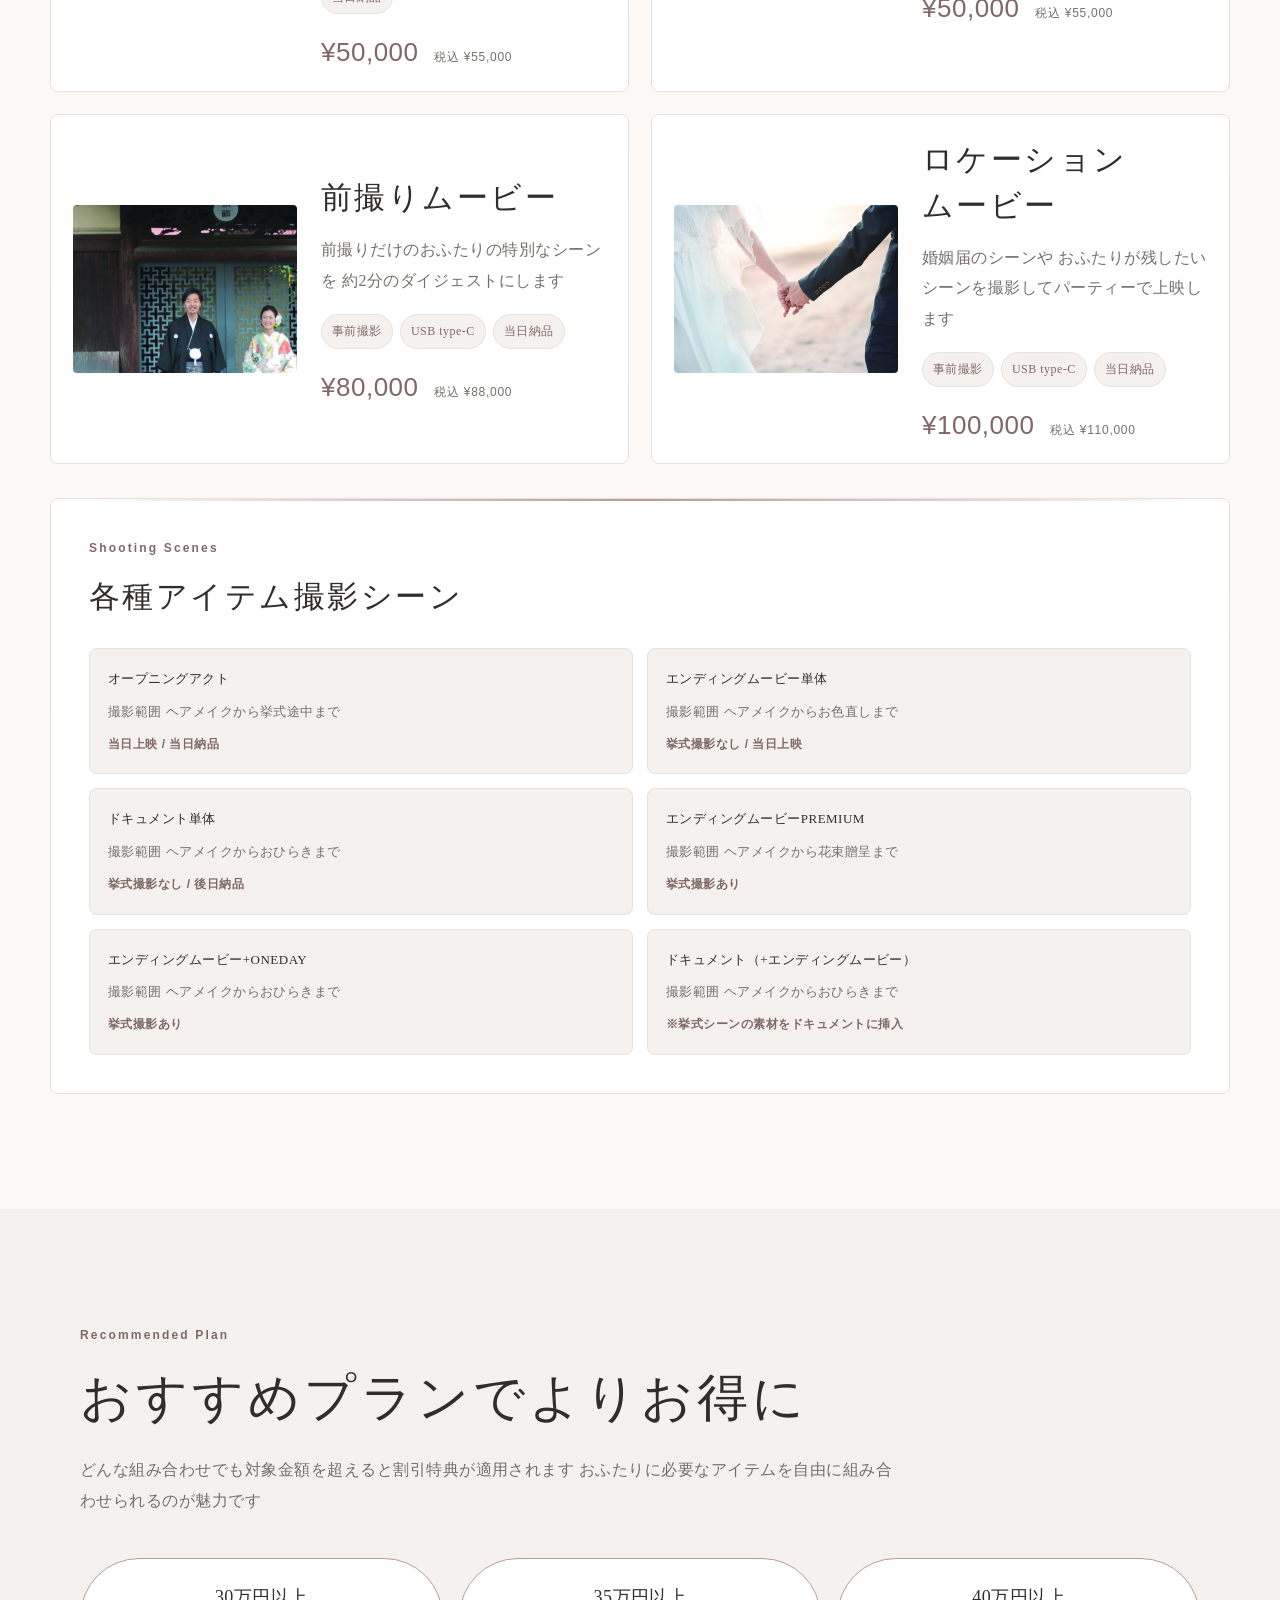
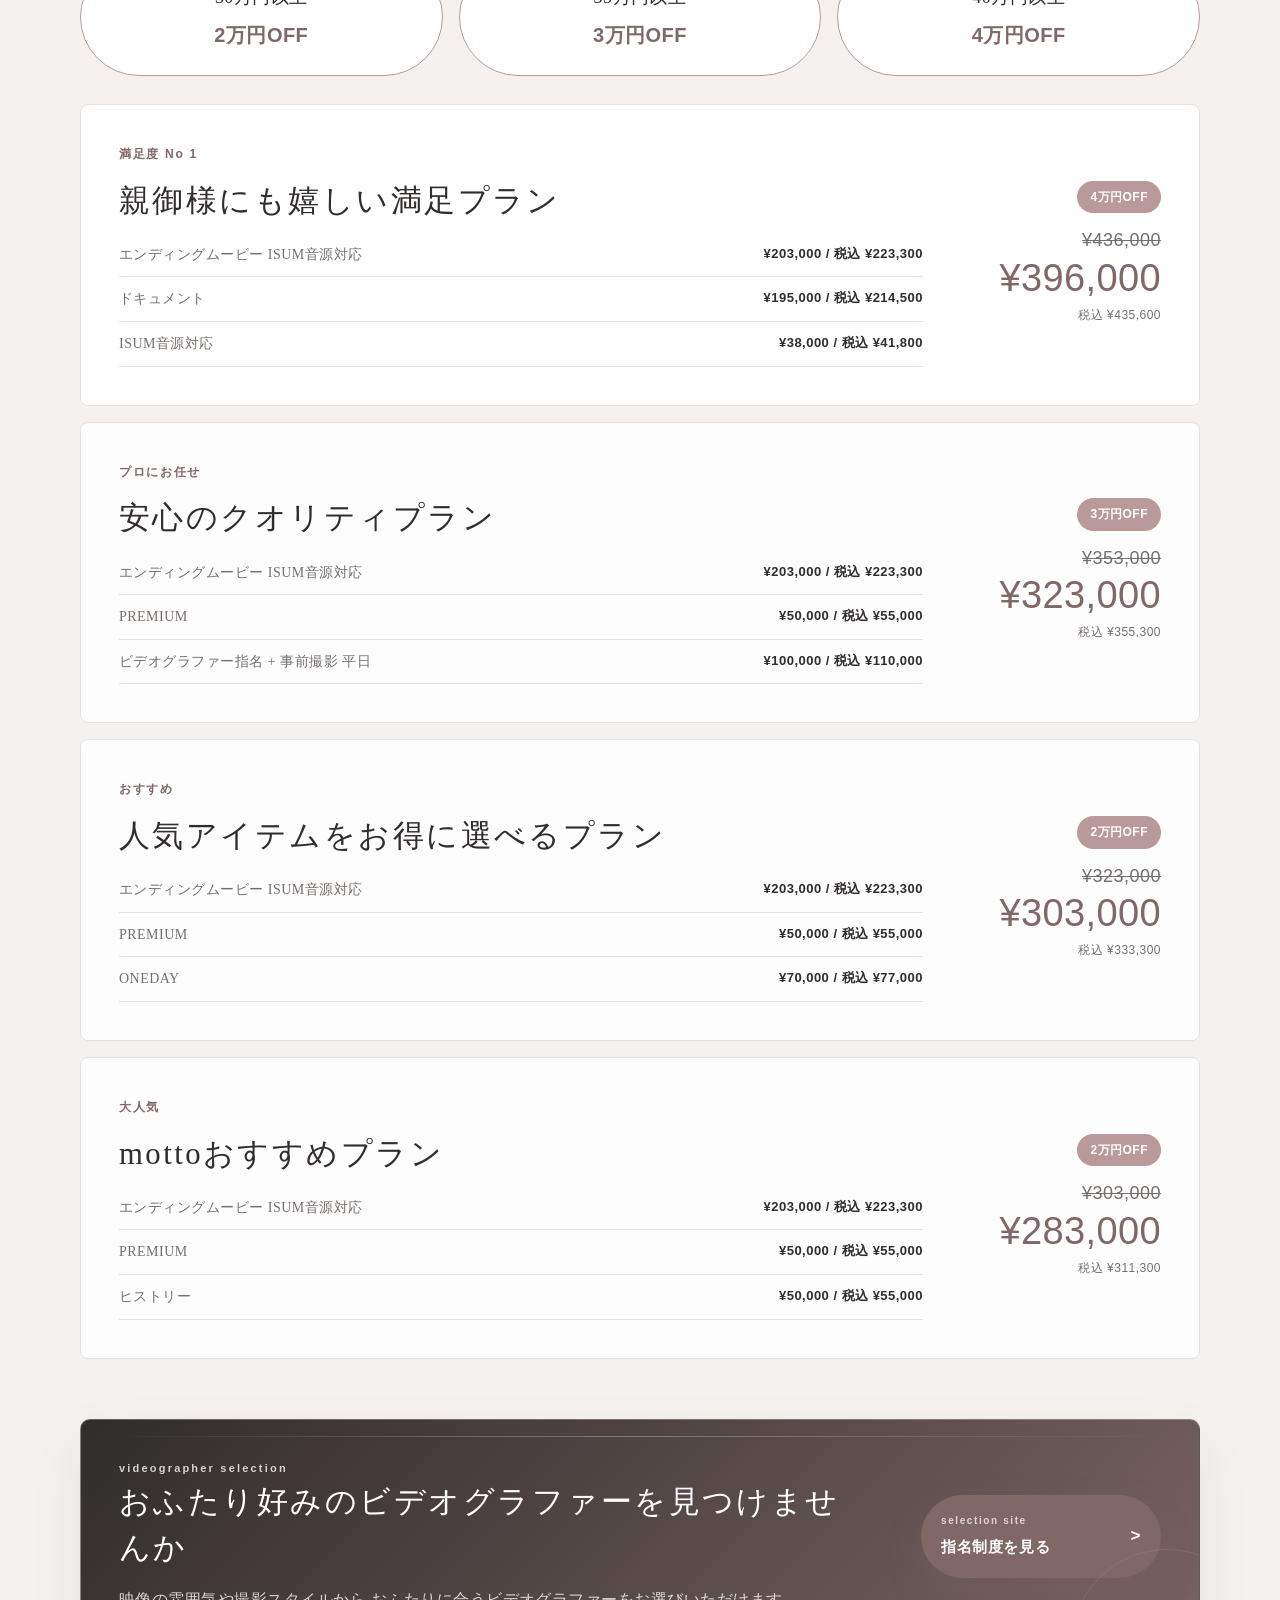
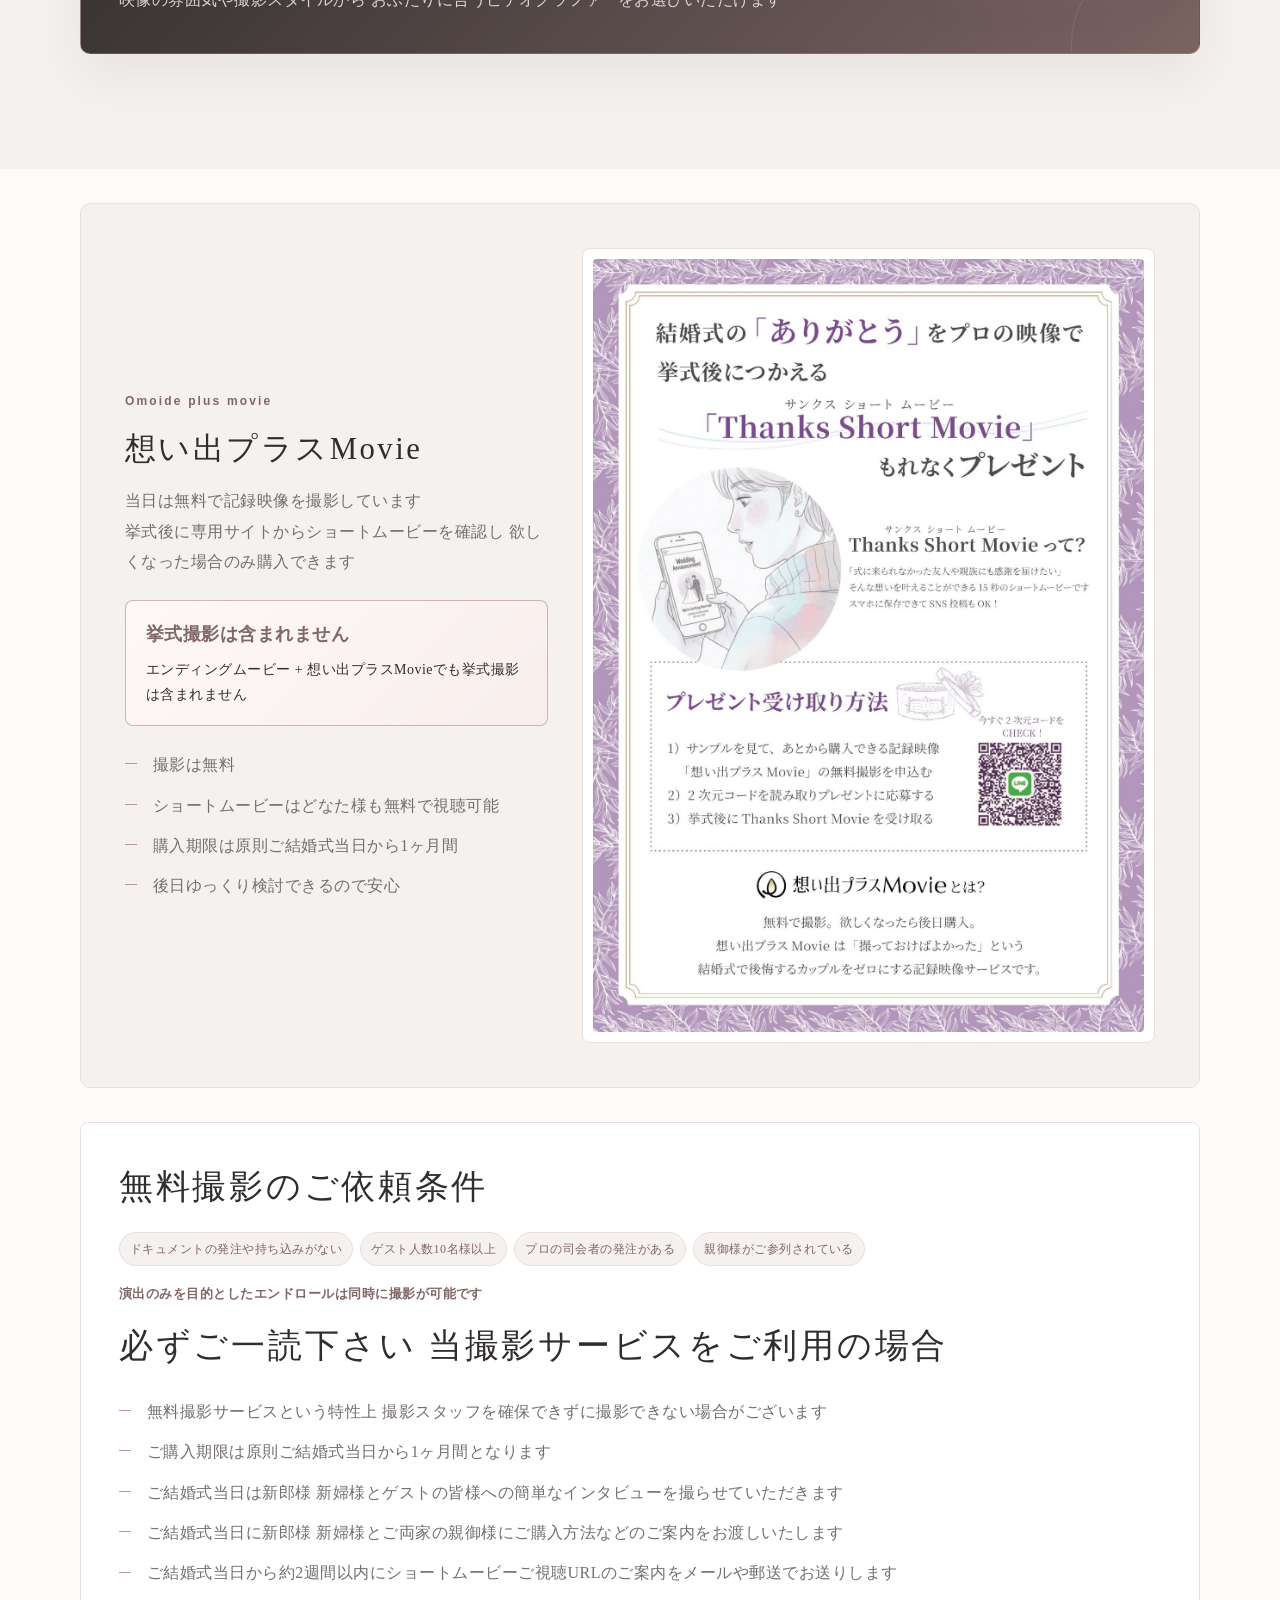
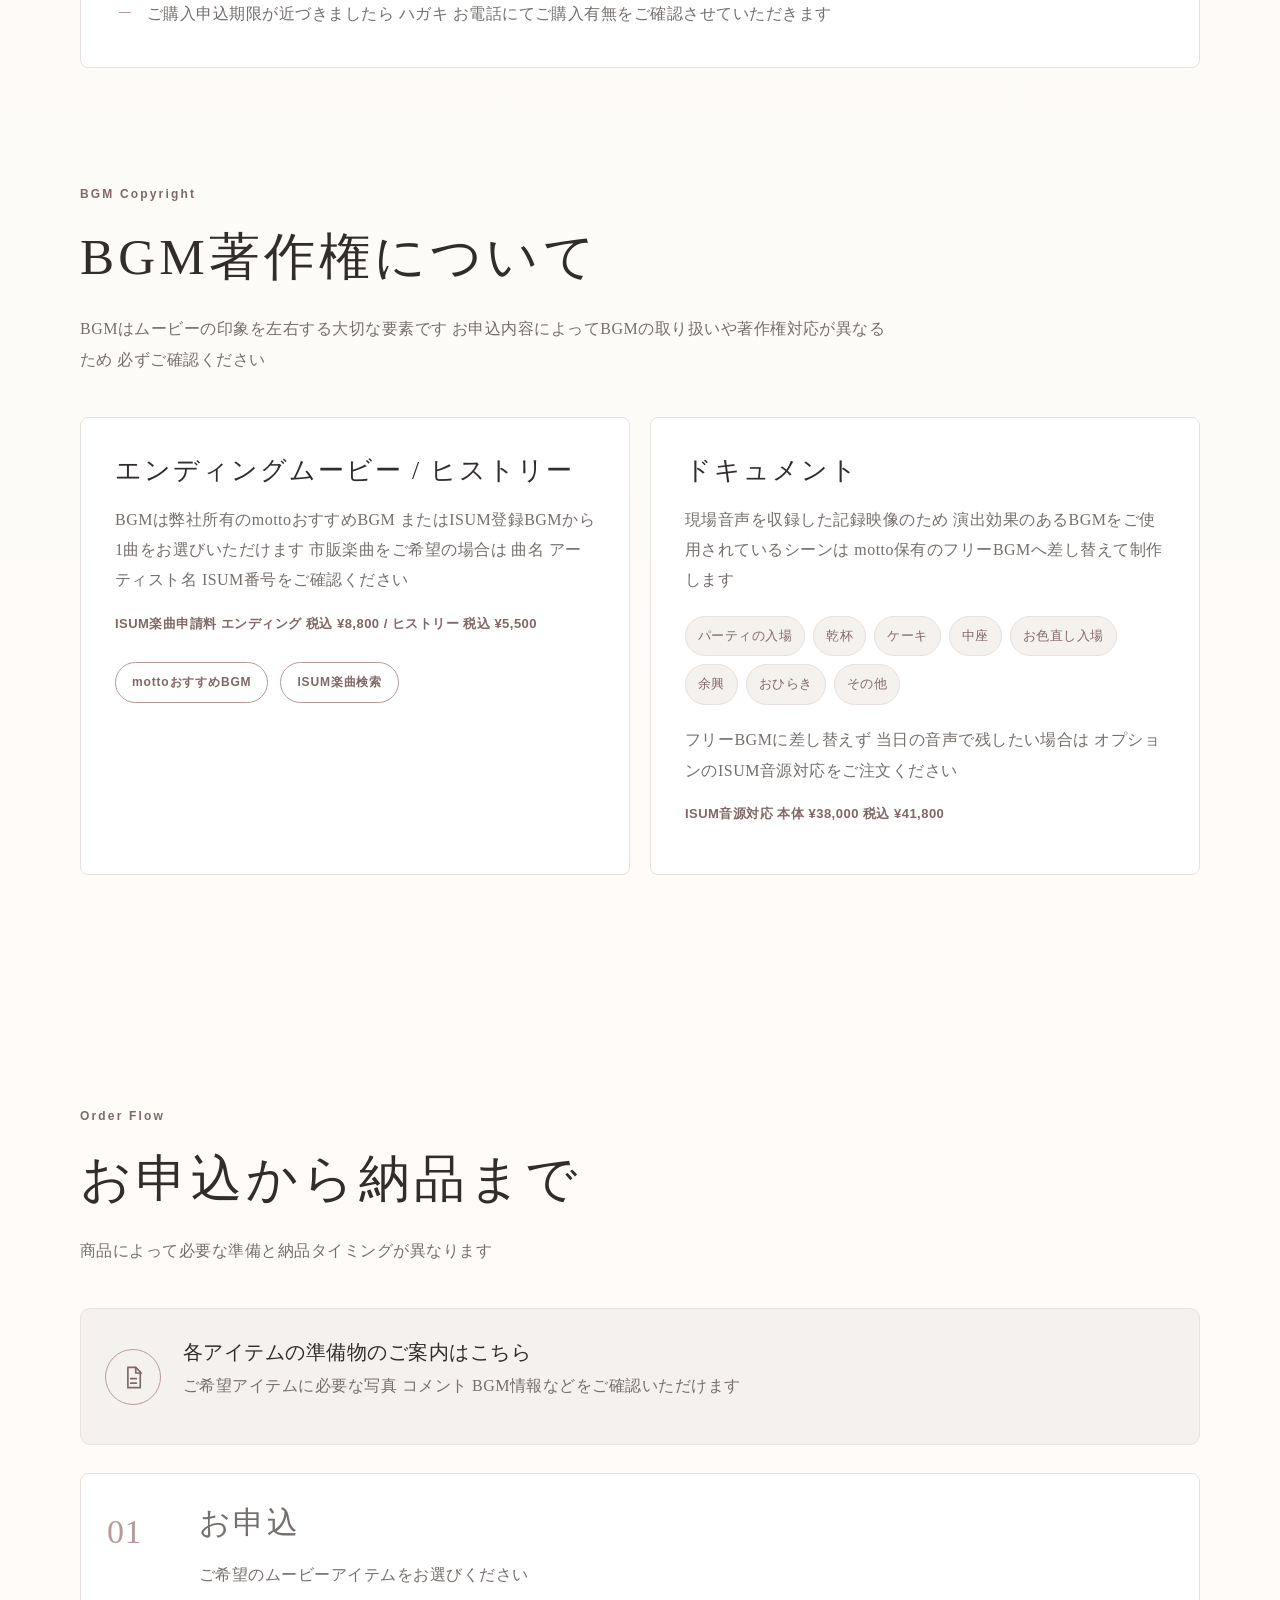
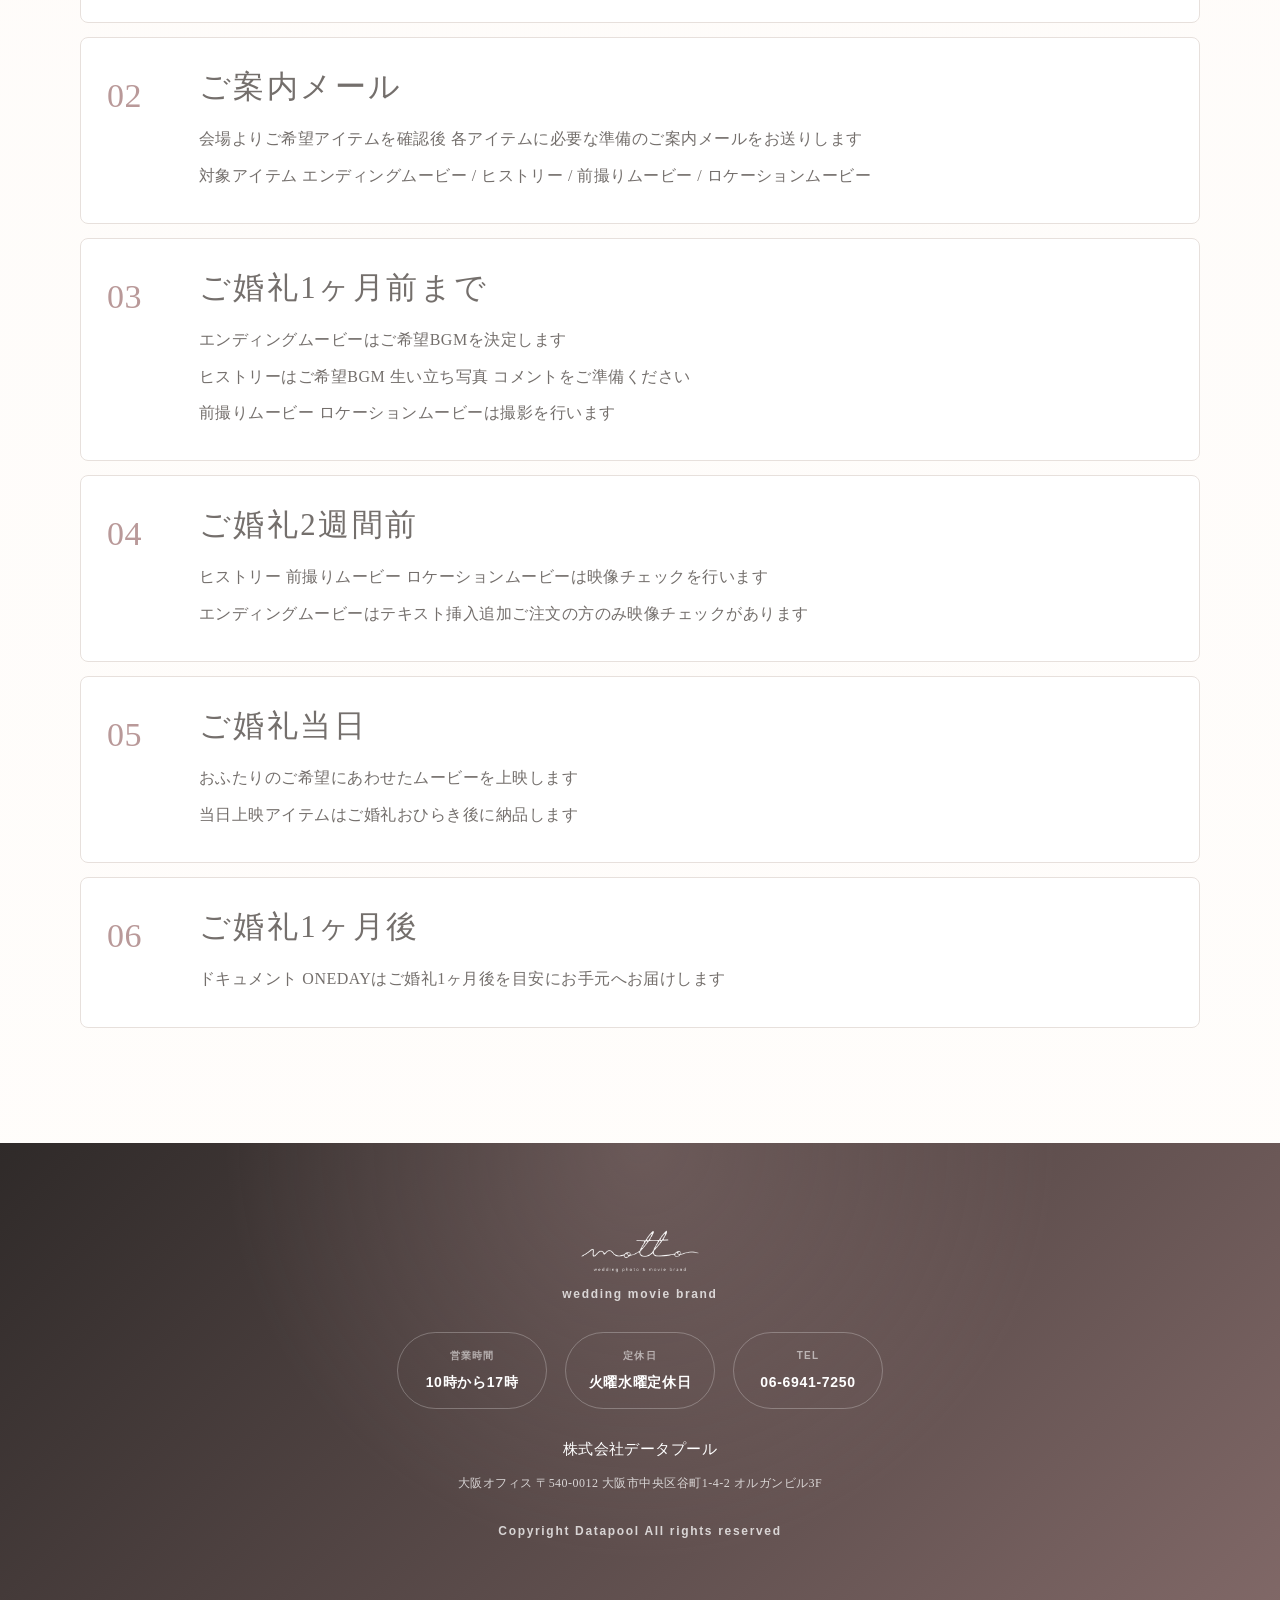
==== commit 57f744c4: "Add files via upload" ====
--- a/index.html
+++ b/index.html
@@ -18,6 +18,7 @@
         <a href="#document">ドキュメント</a>
         <a href="#sub-items">サブアイテム</a>
         <a href="#plans">おすすめプラン</a>
+        <a href="#omoide-plus">想い出プラス</a>
         <a data-config-link="sampleMovie" href="https://sites.google.com/datapool.co.jp/sample-site-vm/%E5%B9%B3%E5%AE%89%E7%A5%9E%E5%AE%AE%E4%BC%9A%E9%A4%A8?authuser=0">サンプルムービー</a>
         <a href="#bgm">BGM著作権</a>
         <a href="#flow">納品まで</a>
@@ -145,7 +146,7 @@
         <div class="option-group">
           <div class="option-title">
             <p class="section-kicker">Ending Options</p>
-            <h3>エンディングムービーに追加できるオプション</h3>
+            <h3><span class="keep-line">エンディングムービーに追加できる</span><span class="keep-line">オプション</span></h3>
           </div>
           <div class="option-grid">
             <article class="option-card">
@@ -175,17 +176,17 @@
         <div class="detail-panel">
           <div class="option-title">
             <p class="section-kicker">More Options</p>
-            <h3>エンディングムービー関連オプション</h3>
+            <h3><span class="keep-line">エンディングムービー関連</span><span class="keep-line">オプション</span></h3>
           </div>
           <div class="detail-list">
-            <div><strong>テキスト挿入</strong><span>ゲストの方々のお名前やメッセージ 歌詞などを表示いたします</span><em>税込 ¥11,000</em></div>
+            <div><strong>テキスト挿入</strong><span>ゲストの方々のお名前やメッセージなどを表示いたします</span><em>税込 ¥11,000</em></div>
             <div><strong>想い出写真 / 動画挿入</strong><span>映像や写真をエンディングに挿入いたします 写真6カットまで 動画1分まで</span><em>税込 ¥11,000</em></div>
             <div><strong>ビデオグラファー指名</strong><span>詳細は指名サイトをご覧ください セット割引対象外</span><em>税込 ¥44,000</em></div>
             <div><strong>エンディングムービー音楽著作権申請 ISUM</strong><span>ISUM登録楽曲に限ります</span><em>税込 ¥8,800</em></div>
             <div><strong>事前撮影</strong><span>ご結婚式までのおふたりを映像で彩ります 内容要相談</span><em>平日 税込 ¥66,000 / 土日祝 税込 ¥110,000</em></div>
             <div><strong>追加ディスク作成</strong><span>形態 Blu-ray or DVD ディスク1枚をお届けいたします</span><em>税込 ¥11,000</em></div>
           </div>
-          <p class="note">当日上映の納品映像は専用USBに全てまとめてデータでお渡しいたします オープニングアクトやヒストリー等はエンディングムービーと同じ専用USBにデータを入れて納品いたします</p>
+          <p class="note">当日上映の納品映像は専用USBに全てまとめてデータでお渡しいたします<br />オープニングアクトやヒストリー等はエンディングムービーと同じ専用USBにデータを入れて納品いたします</p>
         </div>
 
         <section class="section-cta" aria-label="エンディングムービー確認リンク">
@@ -341,13 +342,118 @@
           </div>
         </div>
 
+      </section>
+
+      <section class="plan-section" id="plans">
+        <div class="section-label">
+          <p class="section-kicker">Recommended Plan</p>
+          <h2>おすすめプランでよりお得に</h2>
+          <p>
+            どんな組み合わせでも対象金額を超えると割引特典が適用されます
+            おふたりに必要なアイテムを自由に組み合わせられるのが魅力です
+          </p>
+        </div>
+
+        <div class="discount-rule">
+          <div><strong>30万円以上</strong><span>2万円OFF</span></div>
+          <div><strong>35万円以上</strong><span>3万円OFF</span></div>
+          <div><strong>40万円以上</strong><span>4万円OFF</span></div>
+        </div>
+
+        <div class="plan-list">
+          <article class="plan-card highlight">
+            <div>
+              <p class="product-subtitle">満足度 No 1</p>
+              <h3>親御様にも嬉しい満足プラン</h3>
+              <ul class="plan-items">
+                <li><span>エンディングムービー ISUM音源対応</span><strong>¥203,000 / 税込 ¥223,300</strong></li>
+                <li><span>ドキュメント</span><strong>¥195,000 / 税込 ¥214,500</strong></li>
+                <li><span>ISUM音源対応</span><strong>¥38,000 / 税込 ¥41,800</strong></li>
+              </ul>
+            </div>
+            <div class="plan-price">
+              <span>4万円OFF</span>
+              <del>¥436,000</del>
+              <strong>¥396,000</strong>
+              <small>税込 ¥435,600</small>
+            </div>
+          </article>
+
+          <article class="plan-card">
+            <div>
+              <p class="product-subtitle">プロにお任せ</p>
+              <h3>安心のクオリティプラン</h3>
+              <ul class="plan-items">
+                <li><span>エンディングムービー ISUM音源対応</span><strong>¥203,000 / 税込 ¥223,300</strong></li>
+                <li><span>PREMIUM</span><strong>¥50,000 / 税込 ¥55,000</strong></li>
+                <li><span>ビデオグラファー指名 + 事前撮影 平日</span><strong>¥100,000 / 税込 ¥110,000</strong></li>
+              </ul>
+            </div>
+            <div class="plan-price">
+              <span>3万円OFF</span>
+              <del>¥353,000</del>
+              <strong>¥323,000</strong>
+              <small>税込 ¥355,300</small>
+            </div>
+          </article>
+
+          <article class="plan-card">
+            <div>
+              <p class="product-subtitle">おすすめ</p>
+              <h3>人気アイテムをお得に選べるプラン</h3>
+              <ul class="plan-items">
+                <li><span>エンディングムービー ISUM音源対応</span><strong>¥203,000 / 税込 ¥223,300</strong></li>
+                <li><span>PREMIUM</span><strong>¥50,000 / 税込 ¥55,000</strong></li>
+                <li><span>ONEDAY</span><strong>¥70,000 / 税込 ¥77,000</strong></li>
+              </ul>
+            </div>
+            <div class="plan-price">
+              <span>2万円OFF</span>
+              <del>¥323,000</del>
+              <strong>¥303,000</strong>
+              <small>税込 ¥333,300</small>
+            </div>
+          </article>
+
+          <article class="plan-card">
+            <div>
+              <p class="product-subtitle">大人気</p>
+              <h3>mottoおすすめプラン</h3>
+              <ul class="plan-items">
+                <li><span>エンディングムービー ISUM音源対応</span><strong>¥203,000 / 税込 ¥223,300</strong></li>
+                <li><span>PREMIUM</span><strong>¥50,000 / 税込 ¥55,000</strong></li>
+                <li><span>ヒストリー</span><strong>¥50,000 / 税込 ¥55,000</strong></li>
+              </ul>
+            </div>
+            <div class="plan-price">
+              <span>2万円OFF</span>
+              <del>¥303,000</del>
+              <strong>¥283,000</strong>
+              <small>税込 ¥311,300</small>
+            </div>
+          </article>
+        </div>
+
+        <section class="section-cta dark" aria-label="おすすめプラン確認リンク">
+          <div>
+            <p class="cta-eyebrow">videographer selection</p>
+            <h3>おふたり好みのビデオグラファーを見つけませんか</h3>
+            <p>映像の雰囲気や撮影スタイルから おふたりに合うビデオグラファーをお選びいただけます</p>
+          </div>
+          <a class="cta-button primary" data-config-link="videographer" href="https://sites.google.com/datapool.co.jp/videographer-selection/top">
+            <span>selection site</span>
+            <strong>指名制度を見る</strong>
+          </a>
+        </section>
+      </section>
+
       <article class="memory-section" id="omoide-plus">
         <div class="memory-copy">
           <p class="section-kicker">Omoide plus movie</p>
           <h3>想い出プラスMovie</h3>
           <p>
-            当日は無料で記録映像を撮影しています
-            ご婚礼後に専用サイトからショートムービーを確認し 欲しくなった場合のみ購入できます
+            当日は無料で記録映像を撮影しています<br />
+            挙式後に専用サイトからショートムービーを確認し 欲しくなった場合のみ購入できます
           </p>
           <div class="memory-alert" aria-label="想い出プラスMovieの挙式撮影について">
             <strong>挙式撮影は含まれません</strong>
@@ -366,6 +472,14 @@
         </article>
 
         <div class="memory-notice">
+          <h3>無料撮影のご依頼条件</h3>
+          <ul class="simple-tags notice-tags">
+            <li>ドキュメントの発注や持ち込みがない</li>
+            <li>ゲスト人数10名様以上</li>
+            <li>プロの司会者の発注がある</li>
+            <li>親御様がご参列されている</li>
+          </ul>
+          <p class="note">演出のみを目的としたエンドロールは同時に撮影が可能です</p>
           <h3>必ずご一読下さい 当撮影サービスをご利用の場合</h3>
           <ul class="check-list">
             <li>無料撮影サービスという特性上 撮影スタッフを確保できずに撮影できない場合がございます</li>
@@ -375,119 +489,8 @@
             <li>ご結婚式当日から約2週間以内にショートムービーご視聴URLのご案内をメールや郵送でお送りします</li>
             <li>ご購入申込期限が近づきましたら ハガキ お電話にてご購入有無をご確認させていただきます</li>
           </ul>
-          <h4>無料撮影のご依頼条件</h4>
-          <ul class="simple-tags notice-tags">
-            <li>ドキュメントの発注や持ち込みがない</li>
-            <li>ゲスト人数10名様以上</li>
-            <li>プロの司会者の発注がある</li>
-            <li>親御様がご参列されている</li>
-          </ul>
-          <p class="note">演出のみを目的としたエンドロールは同時に撮影が可能です</p>
-        </div>
-      </section>
-
-      <section class="plan-section" id="plans">
-        <div class="section-label">
-          <p class="section-kicker">Recommended Plan</p>
-          <h2>おすすめプランでよりお得に</h2>
-          <p>
-            どんな組み合わせでも対象金額を超えると割引特典が適用されます
-            おふたりに必要なアイテムを自由に組み合わせられるのが魅力です
-          </p>
-        </div>
-
-        <div class="discount-rule">
-          <div><strong>30万円以上</strong><span>2万円OFF</span></div>
-          <div><strong>35万円以上</strong><span>3万円OFF</span></div>
-          <div><strong>40万円以上</strong><span>4万円OFF</span></div>
-        </div>
-
-        <div class="plan-list">
-          <article class="plan-card highlight">
-            <div>
-              <p class="product-subtitle">満足度 No 1</p>
-              <h3>親御様にも嬉しい満足プラン</h3>
-              <ul class="plan-items">
-                <li><span>エンディングムービー ISUM音源対応</span><strong>¥203,000 / 税込 ¥223,300</strong></li>
-                <li><span>ドキュメント</span><strong>¥195,000 / 税込 ¥214,500</strong></li>
-                <li><span>ISUM音源対応</span><strong>¥38,000 / 税込 ¥41,800</strong></li>
-              </ul>
-            </div>
-            <div class="plan-price">
-              <span>4万円OFF</span>
-              <del>¥436,000</del>
-              <strong>¥396,000</strong>
-              <small>税込 ¥435,600</small>
-            </div>
-          </article>
-
-          <article class="plan-card">
-            <div>
-              <p class="product-subtitle">プロにお任せ</p>
-              <h3>安心のクオリティプラン</h3>
-              <ul class="plan-items">
-                <li><span>エンディングムービー ISUM音源対応</span><strong>¥203,000 / 税込 ¥223,300</strong></li>
-                <li><span>PREMIUM</span><strong>¥50,000 / 税込 ¥55,000</strong></li>
-                <li><span>ビデオグラファー指名 + 事前撮影 平日</span><strong>¥100,000 / 税込 ¥110,000</strong></li>
-              </ul>
-            </div>
-            <div class="plan-price">
-              <span>3万円OFF</span>
-              <del>¥353,000</del>
-              <strong>¥323,000</strong>
-              <small>税込 ¥355,300</small>
-            </div>
-          </article>
-
-          <article class="plan-card">
-            <div>
-              <p class="product-subtitle">おすすめ</p>
-              <h3>人気アイテムをお得に選べるプラン</h3>
-              <ul class="plan-items">
-                <li><span>エンディングムービー ISUM音源対応</span><strong>¥203,000 / 税込 ¥223,300</strong></li>
-                <li><span>PREMIUM</span><strong>¥50,000 / 税込 ¥55,000</strong></li>
-                <li><span>ONEDAY</span><strong>¥70,000 / 税込 ¥77,000</strong></li>
-              </ul>
-            </div>
-            <div class="plan-price">
-              <span>2万円OFF</span>
-              <del>¥323,000</del>
-              <strong>¥303,000</strong>
-              <small>税込 ¥333,300</small>
-            </div>
-          </article>
-
-          <article class="plan-card">
-            <div>
-              <p class="product-subtitle">大人気</p>
-              <h3>mottoおすすめプラン</h3>
-              <ul class="plan-items">
-                <li><span>エンディングムービー ISUM音源対応</span><strong>¥203,000 / 税込 ¥223,300</strong></li>
-                <li><span>PREMIUM</span><strong>¥50,000 / 税込 ¥55,000</strong></li>
-                <li><span>ヒストリー</span><strong>¥50,000 / 税込 ¥55,000</strong></li>
-              </ul>
-            </div>
-            <div class="plan-price">
-              <span>2万円OFF</span>
-              <del>¥303,000</del>
-              <strong>¥283,000</strong>
-              <small>税込 ¥311,300</small>
-            </div>
-          </article>
-        </div>
-
-        <section class="section-cta dark" aria-label="おすすめプラン確認リンク">
-          <div>
-            <p class="cta-eyebrow">videographer selection</p>
-            <h3>おふたり好みのビデオグラファーを見つけませんか</h3>
-            <p>映像の雰囲気や撮影スタイルから おふたりに合うビデオグラファーをお選びいただけます</p>
-          </div>
-          <a class="cta-button primary" data-config-link="videographer" href="https://sites.google.com/datapool.co.jp/videographer-selection/top">
-            <span>selection site</span>
-            <strong>指名制度を見る</strong>
-          </a>
-        </section>
-      </section>
+        </div>
+
 
       <section class="info-section" id="bgm">
         <div class="section-label">
@@ -527,7 +530,6 @@
               <span>おひらき</span>
               <span>その他</span>
             </div>
-            <p class="note">余興等でダンス 歌 演奏 DVD上映で著作権の発生するBGMをご使用された場合も対象です</p>
             <p>
               フリーBGMに差し替えず 当日の音声で残したい場合は
               オプションのISUM音源対応をご注文ください
@@ -584,7 +586,7 @@
             <div>
               <h3>ご婚礼2週間前</h3>
               <p>ヒストリー 前撮りムービー ロケーションムービーは映像チェックを行います</p>
-              <p>エンディングムービーはゲストロールver追加ご注文の方のみ映像チェックがあります</p>
+              <p>エンディングムービーはテキスト挿入追加ご注文の方のみ映像チェックがあります</p>
             </div>
           </li>
           <li>
--- a/styles.css
+++ b/styles.css
@@ -18,6 +18,7 @@
   --section-width: 1120px;
   --wide-width: 1240px;
   --image-radius: 4px;
+  --header-offset: 92px;
 }
 
 * {
@@ -27,13 +28,14 @@
 
 html {
   scroll-behavior: smooth;
-  scroll-padding-top: 94px;
+  scroll-padding-top: calc(var(--header-offset) + 18px);
   width: 100%;
   overflow-x: hidden;
 }
 
 body {
   margin: 0;
+  padding-top: var(--header-offset);
   width: 100%;
   min-width: 0;
   overflow-x: hidden;
@@ -86,8 +88,10 @@
 }
 
 .site-header {
-  position: sticky;
+  position: fixed;
   top: 0;
+  left: 0;
+  right: 0;
   z-index: 20;
   display: flex;
   align-items: center;
@@ -121,17 +125,25 @@
 
 .nav {
   display: flex;
-  flex-wrap: wrap;
+  flex-wrap: nowrap;
   justify-content: flex-end;
   gap: 6px 22px;
+  overflow-x: auto;
   color: var(--muted);
   font-family: var(--font-en);
   font-size: 12px;
   font-weight: 700;
   letter-spacing: 0.06em;
+  scrollbar-width: none;
+  white-space: nowrap;
+}
+
+.nav::-webkit-scrollbar {
+  display: none;
 }
 
 .nav a {
+  flex: 0 0 auto;
   padding-block: 7px;
   border-bottom: 1px solid transparent;
 }
@@ -793,6 +805,11 @@
   margin-bottom: 28px;
 }
 
+.option-title h3 .keep-line {
+  display: inline-block;
+}
+
+
 .option-grid {
   display: grid;
   grid-template-columns: repeat(3, minmax(0, 1fr));
@@ -858,6 +875,16 @@
   background: var(--white);
   border: 1px solid var(--line);
   border-radius: 8px;
+}
+
+.memory-notice {
+  width: min(100% - 48px, var(--section-width));
+  margin-inline: auto;
+}
+
+.memory-notice h3 {
+  font-size: clamp(24px, 3vw, 34px);
+  line-height: 1.55;
 }
 
 .detail-panel::before,
@@ -1054,7 +1081,8 @@
   grid-template-columns: minmax(320px, 0.85fr) minmax(0, 1.15fr);
   gap: 34px;
   align-items: center;
-  margin-top: 28px;
+  width: min(100% - 48px, var(--section-width));
+  margin: 34px auto 0;
   padding: clamp(24px, 4vw, 44px);
   background: var(--soft);
   border: 1px solid var(--line);
@@ -1722,6 +1750,10 @@
 }
 
 @media (max-width: 640px) {
+  :root {
+    --header-offset: 126px;
+  }
+
   body {
     font-size: 15px;
     line-height: 1.82;
@@ -2106,3 +2138,25 @@
     border-radius: 10px;
   }
 }
+
+
+/* applied venue revision */
+.memory-section,
+.memory-notice {
+  scroll-margin-top: calc(var(--header-offset) + 24px);
+}
+
+@media (max-width: 920px) {
+  .memory-section,
+  .memory-notice {
+    width: min(100% - 36px, 680px);
+    margin-inline: auto;
+  }
+}
+
+@media (max-width: 640px) {
+  .memory-section,
+  .memory-notice {
+    width: min(100% - 28px, 520px);
+  }
+}
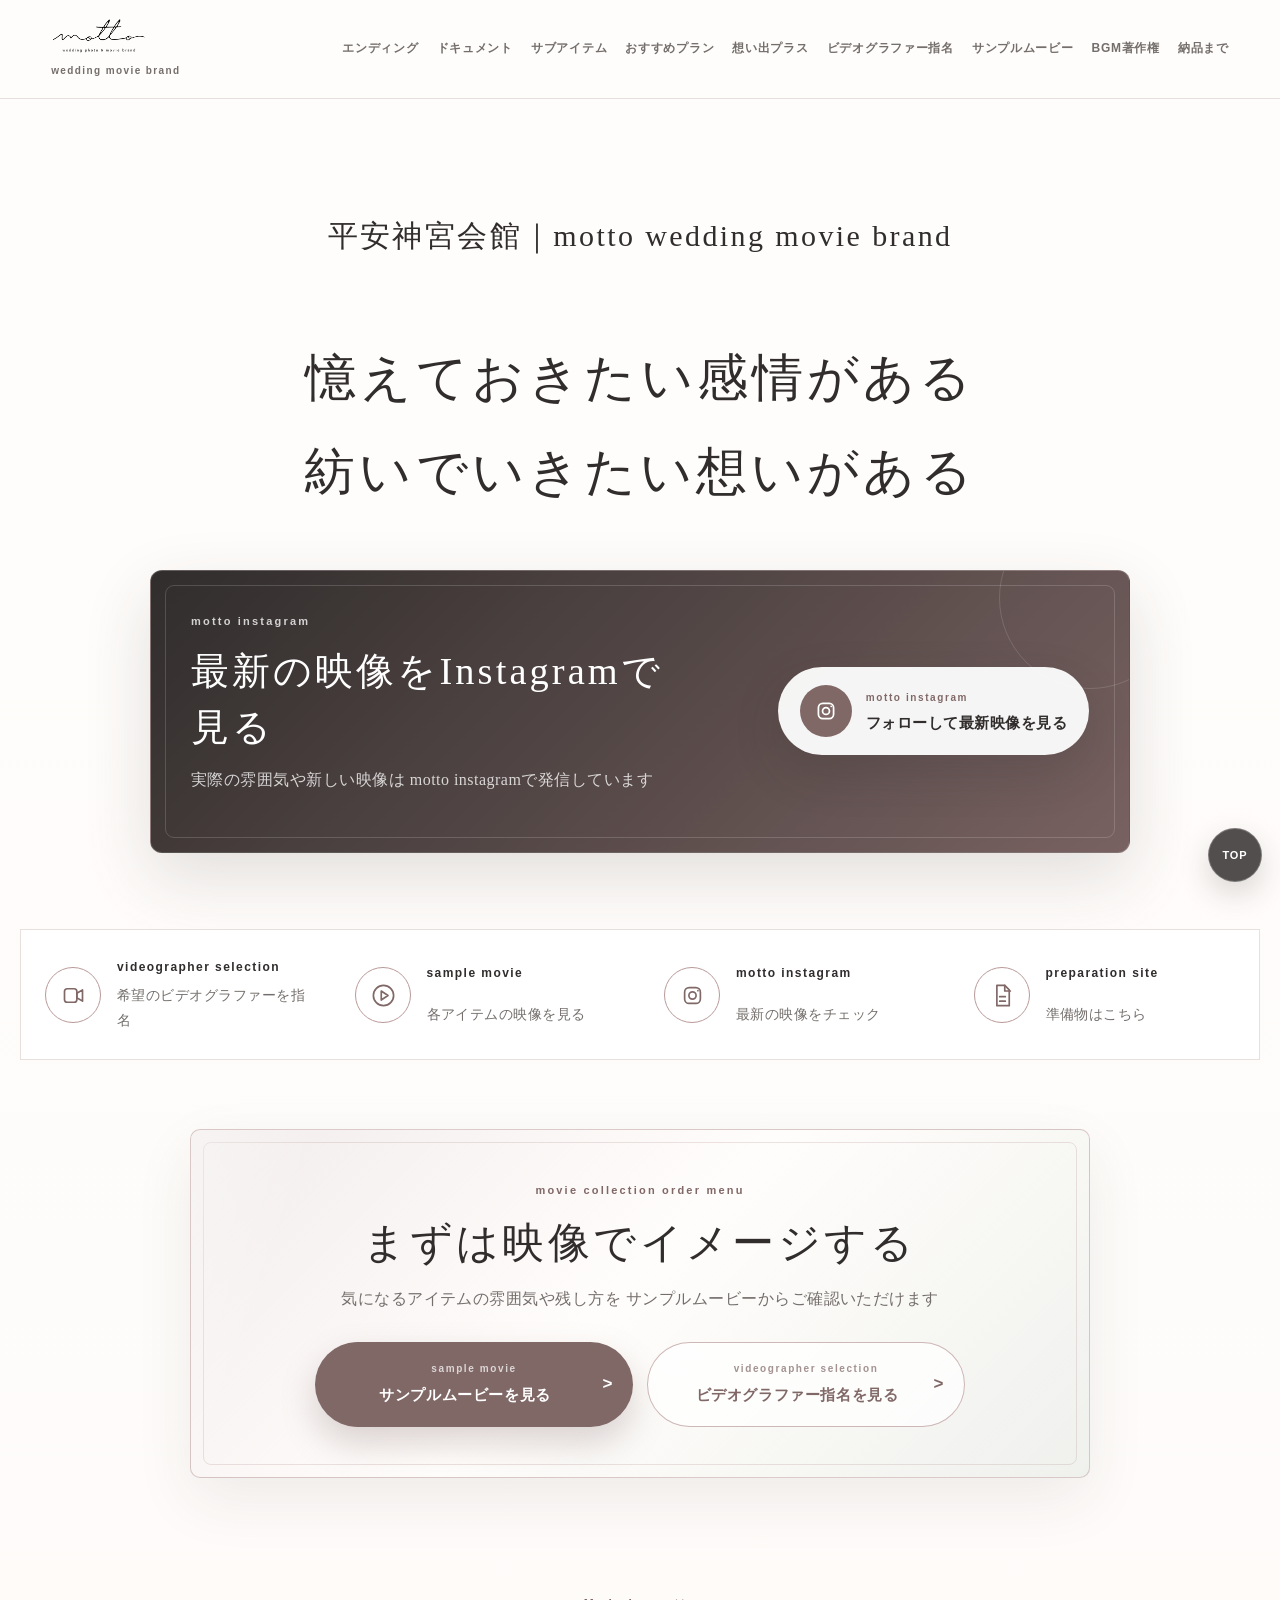
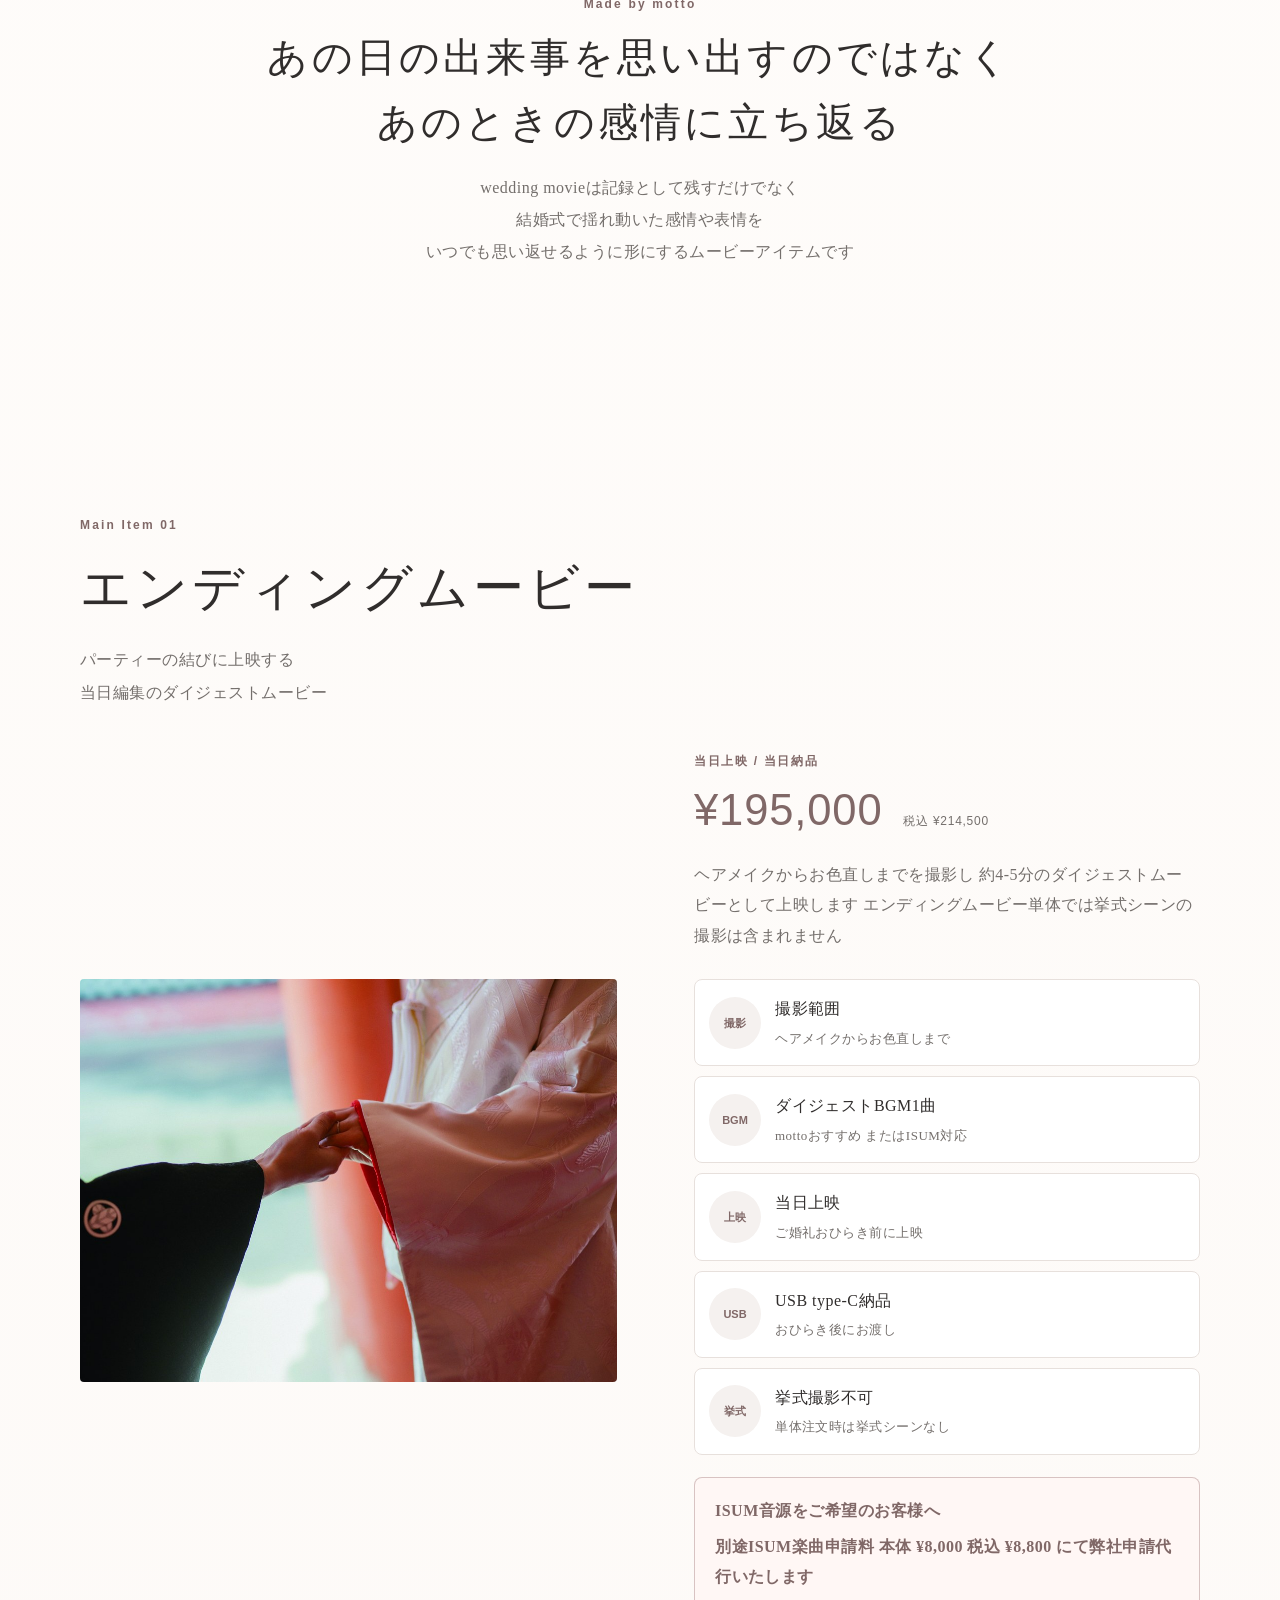
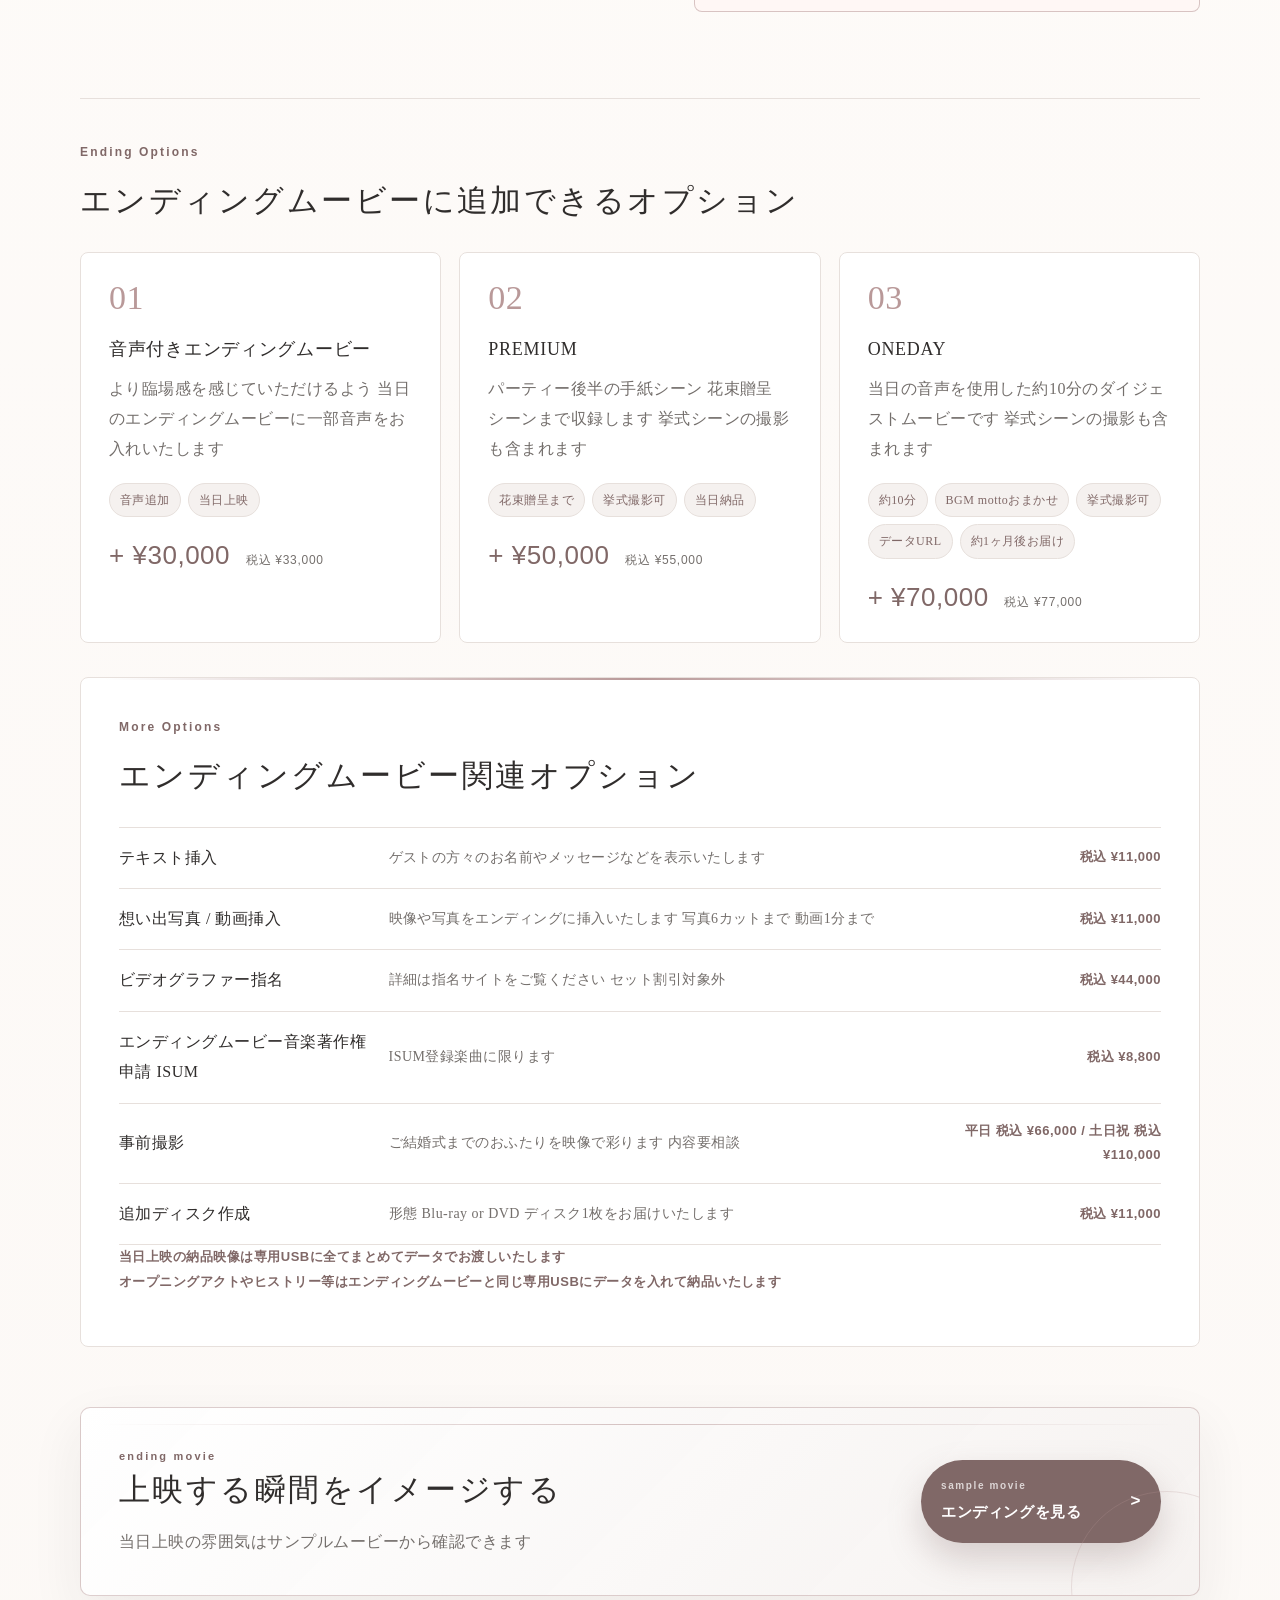
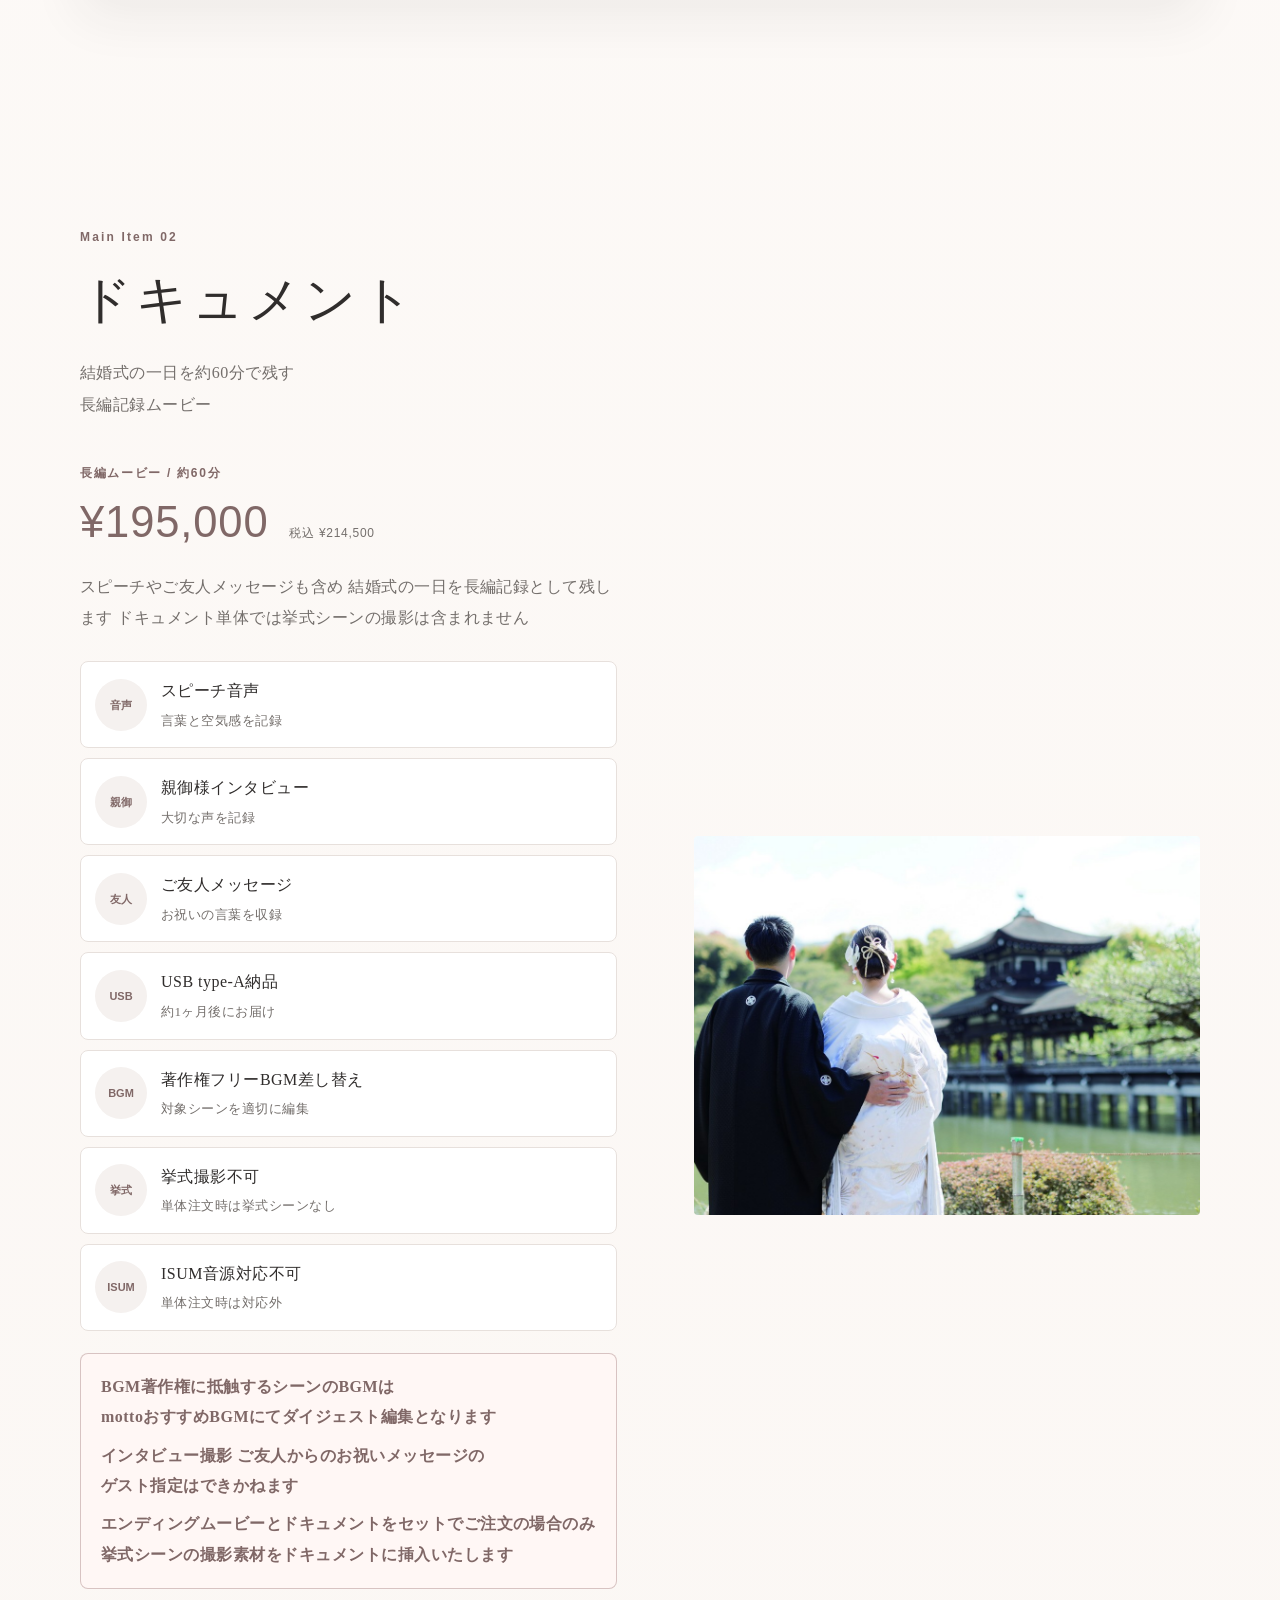
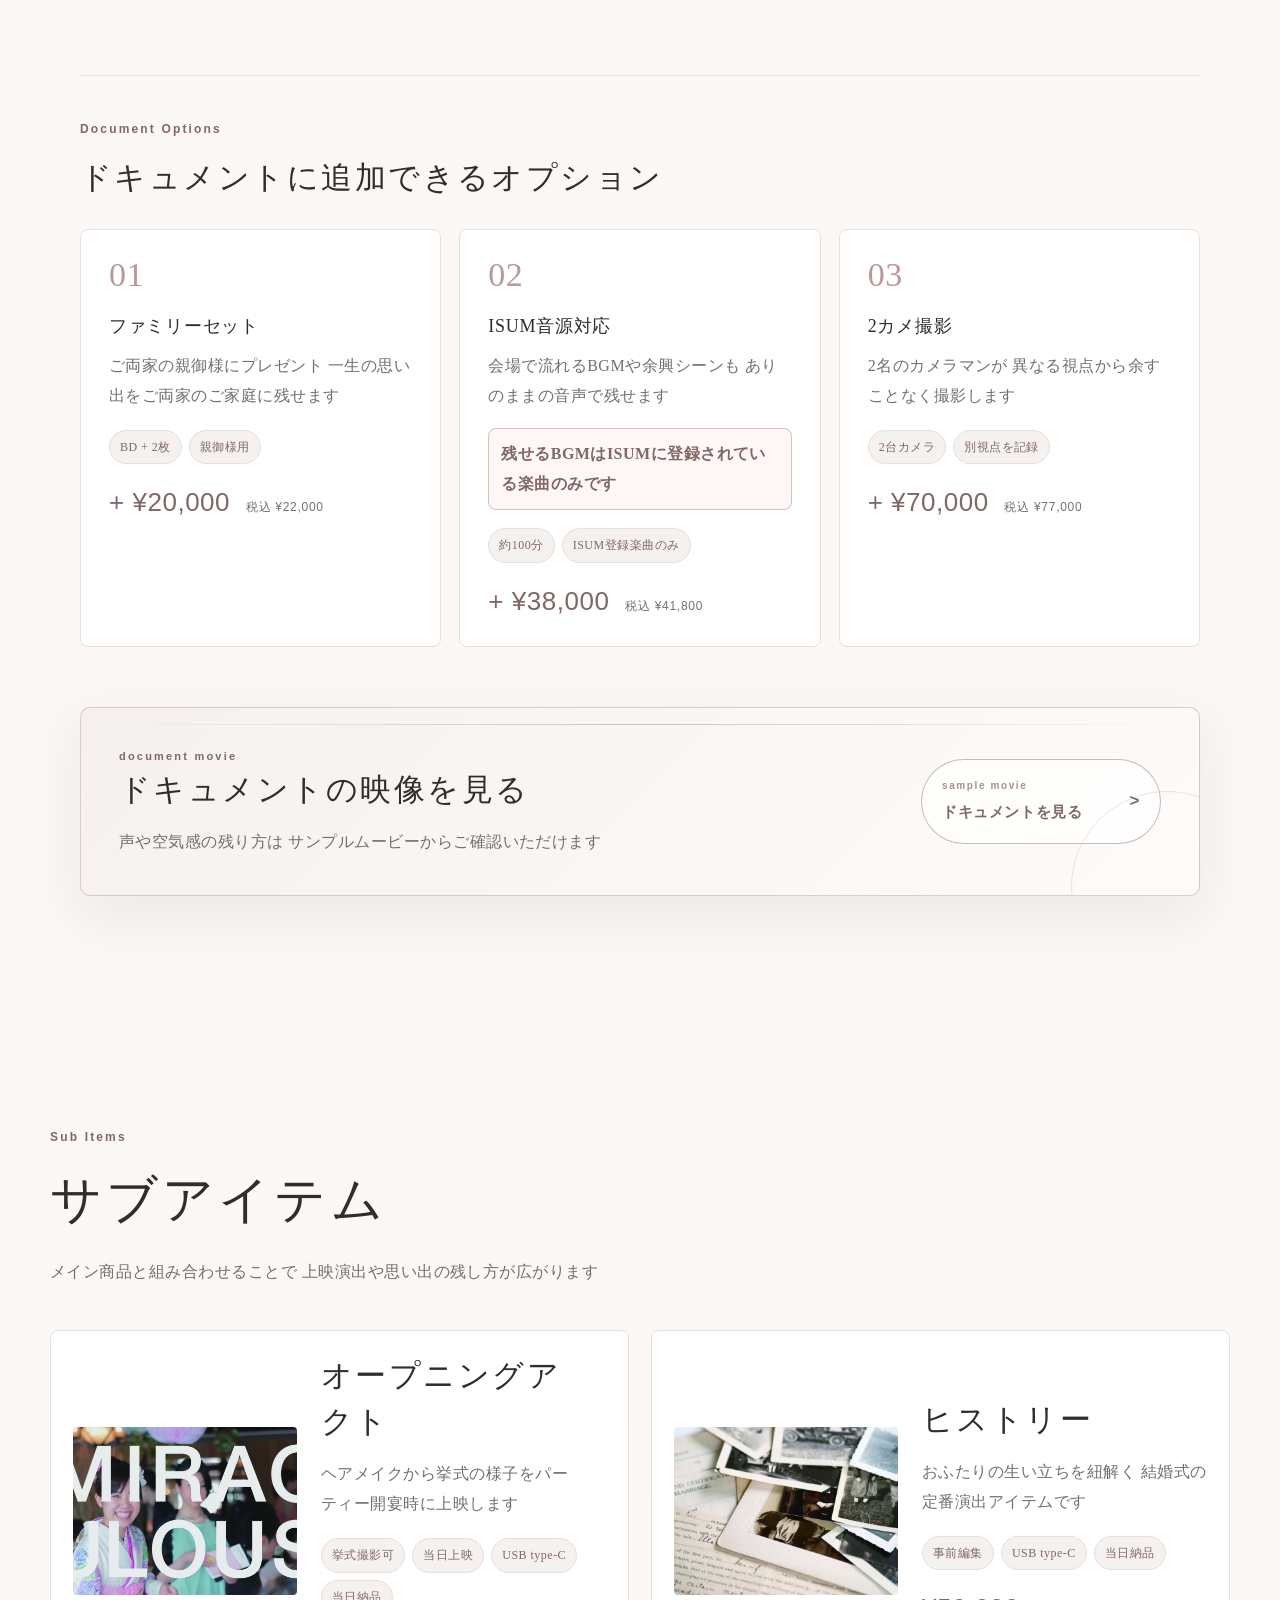
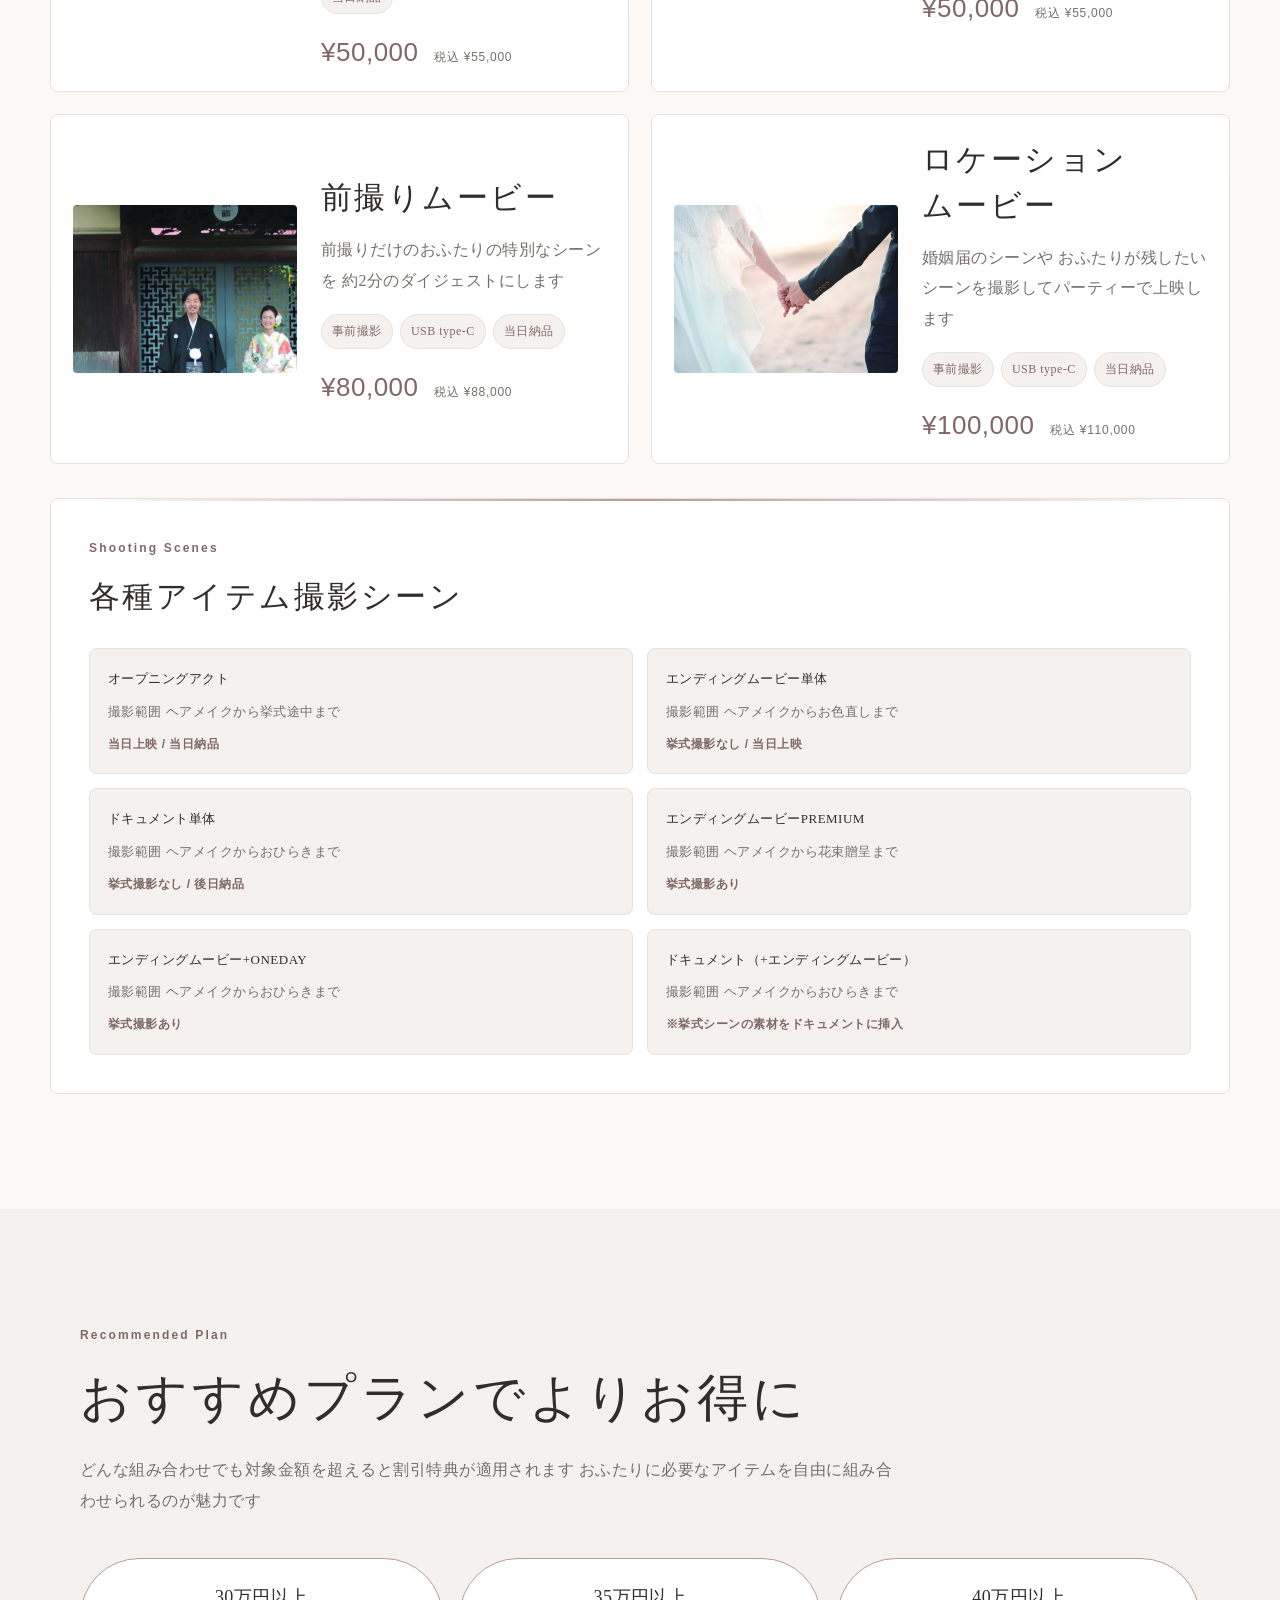
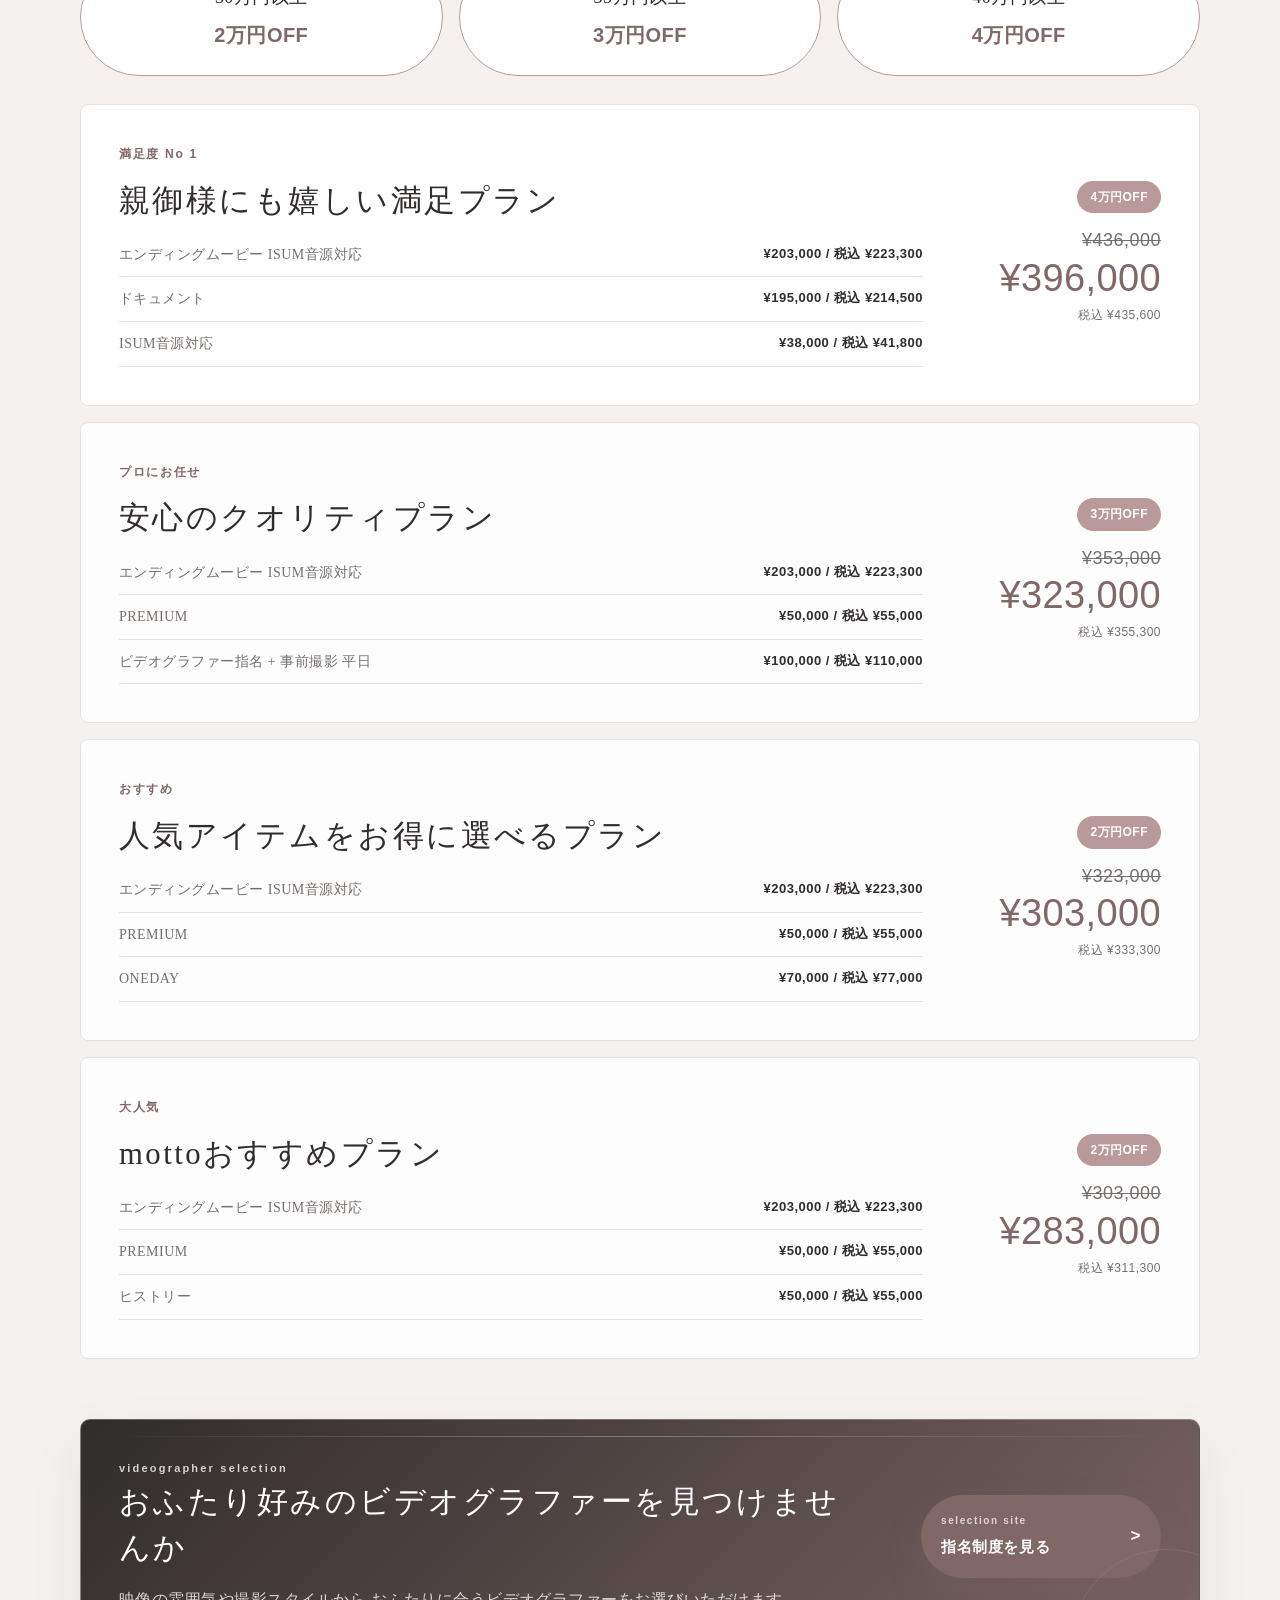
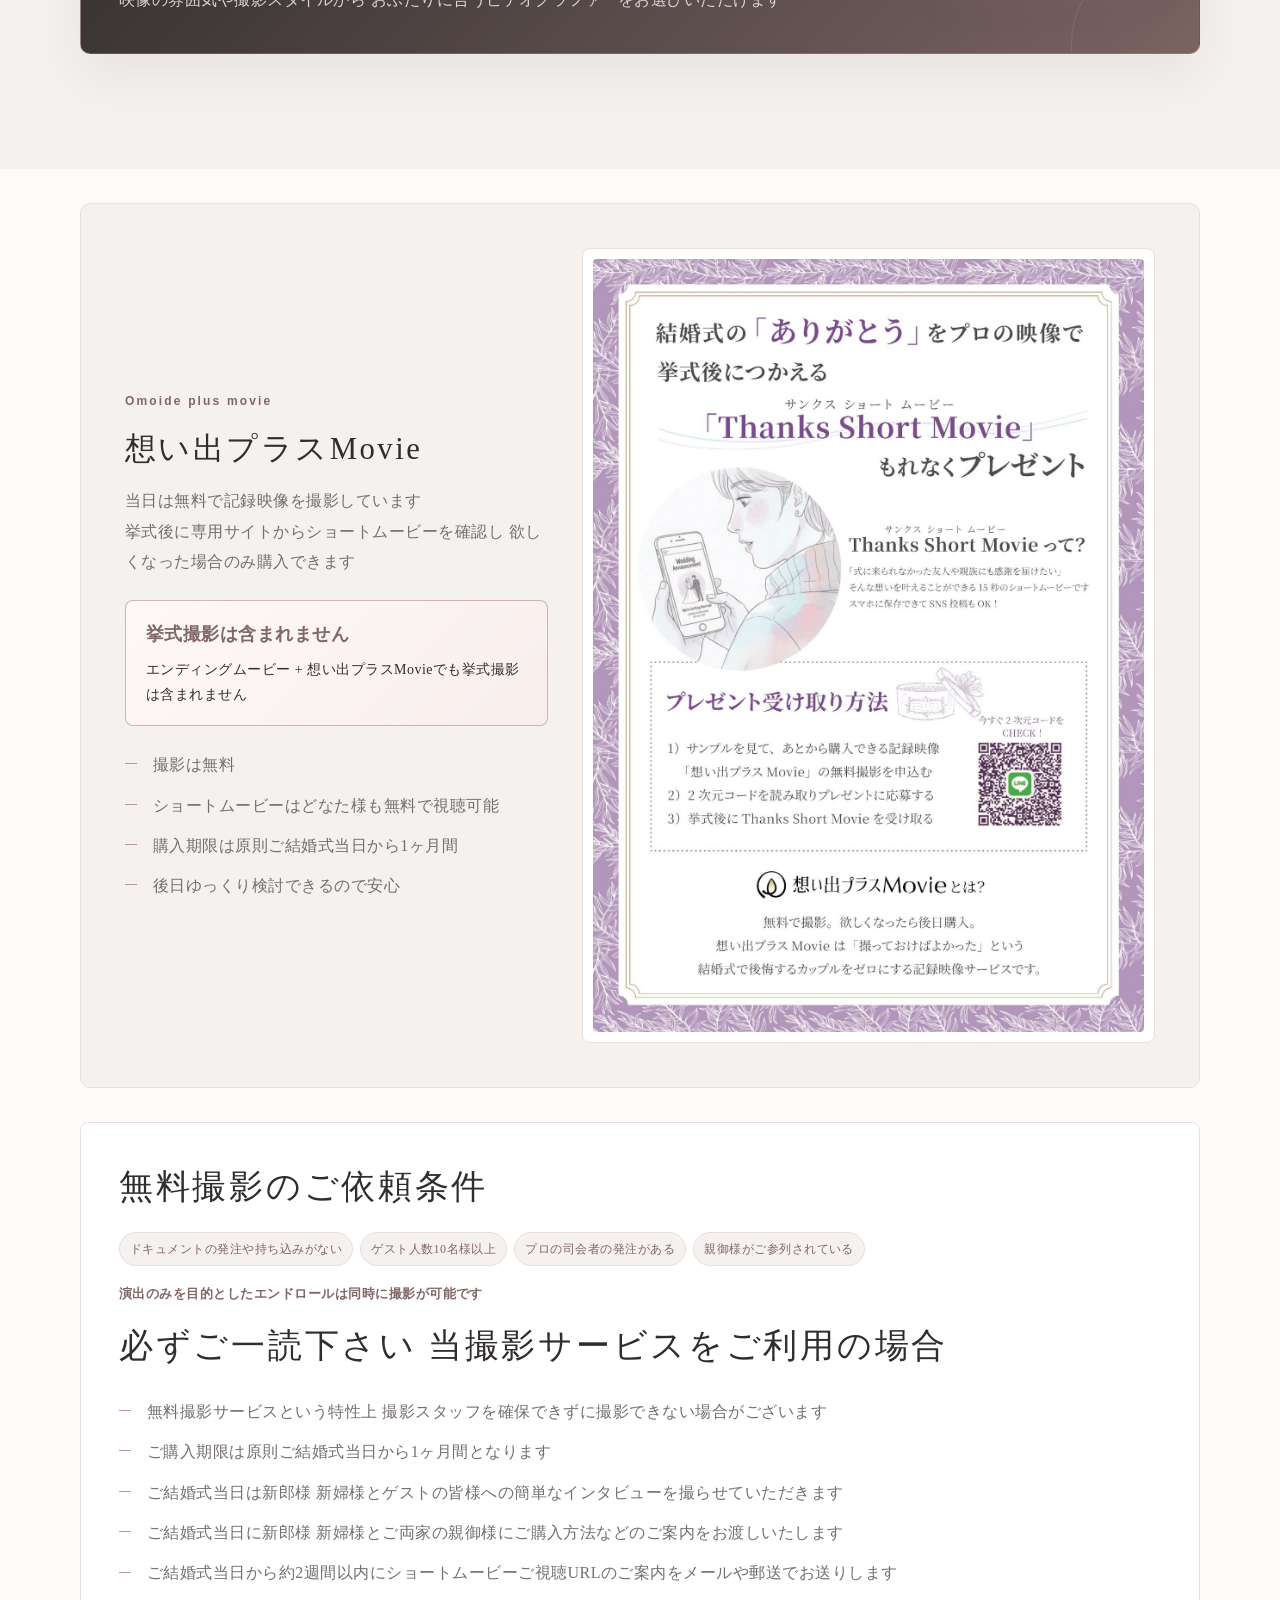
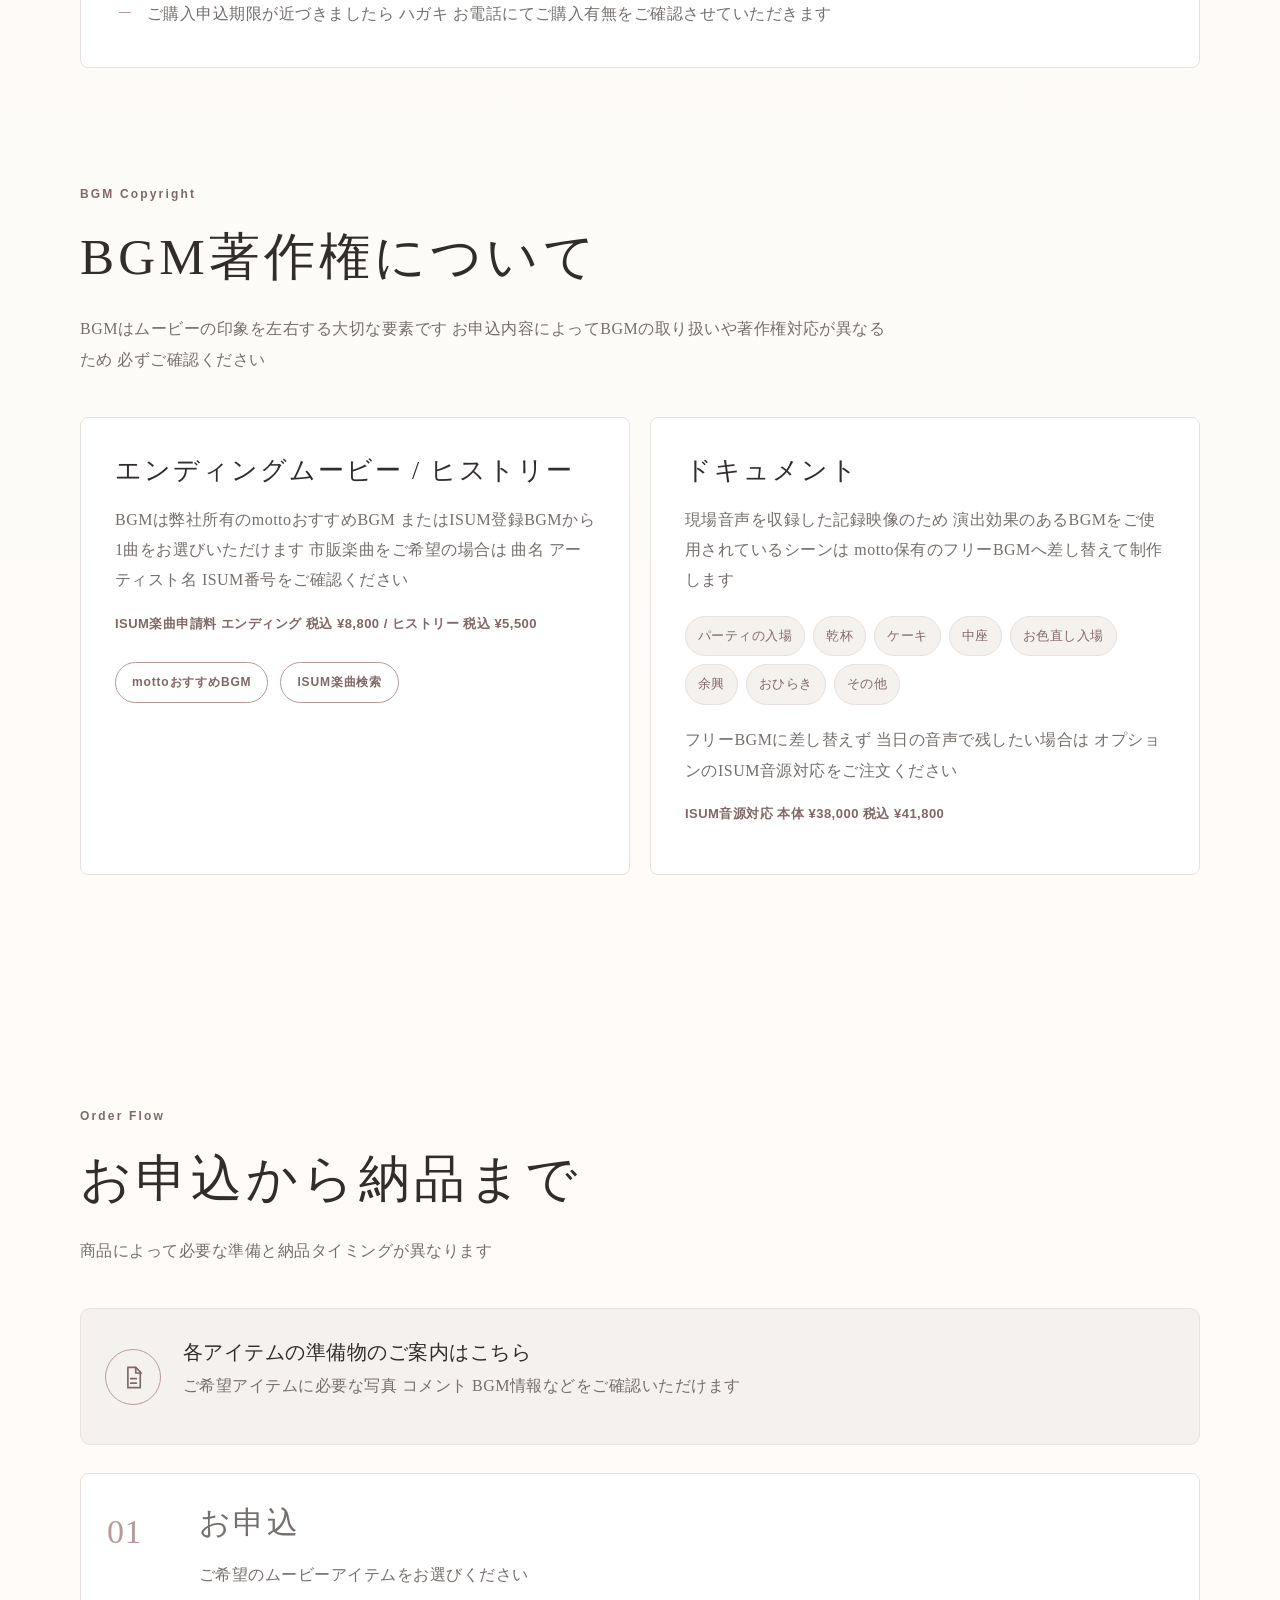
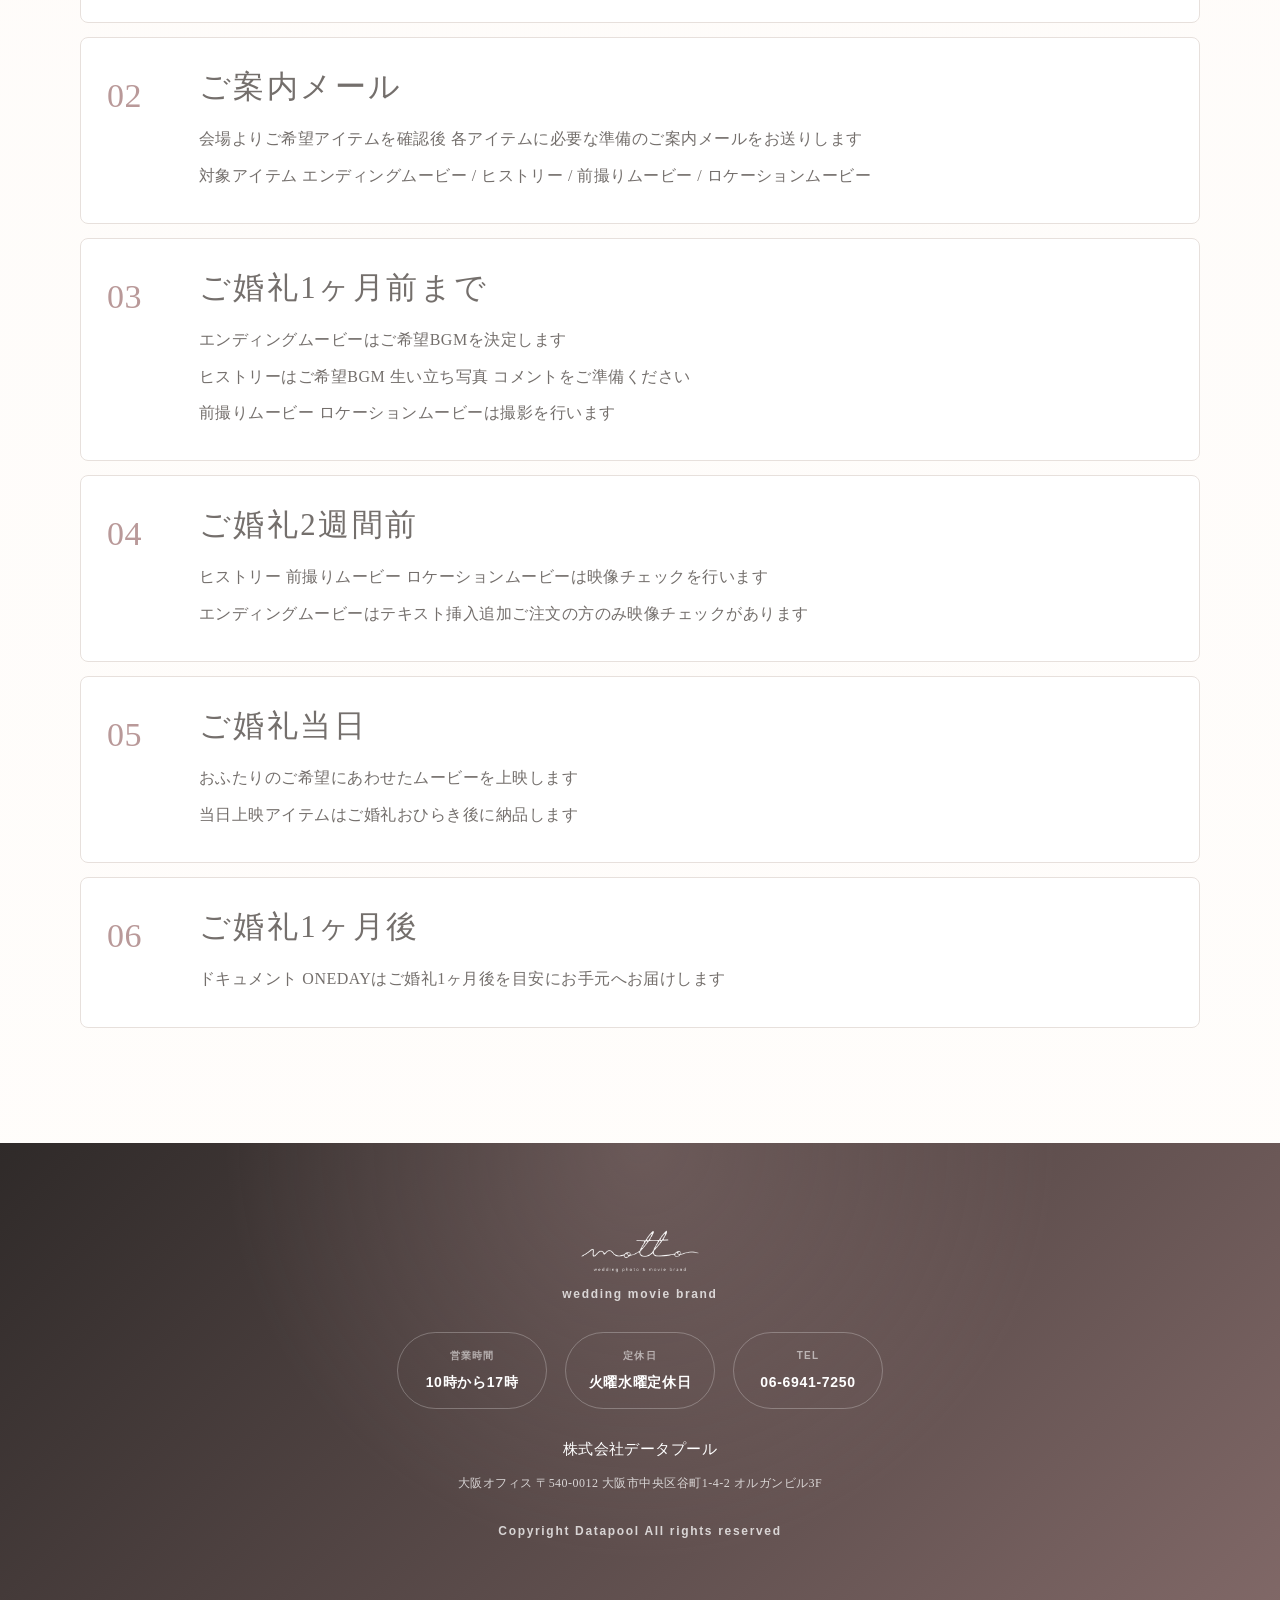
==== commit 1cc18fcb: "Add files via upload" ====
--- a/index.html
+++ b/index.html
@@ -19,6 +19,7 @@
         <a href="#sub-items">サブアイテム</a>
         <a href="#plans">おすすめプラン</a>
         <a href="#omoide-plus">想い出プラス</a>
+        <a data-config-link="videographer" href="https://sites.google.com/datapool.co.jp/videographer-selection/top">ビデオグラファー指名</a>
         <a data-config-link="sampleMovie" href="https://sites.google.com/datapool.co.jp/sample-site-vm/%E5%B9%B3%E5%AE%89%E7%A5%9E%E5%AE%AE%E4%BC%9A%E9%A4%A8?authuser=0">サンプルムービー</a>
         <a href="#bgm">BGM著作権</a>
         <a href="#flow">納品まで</a>
--- a/styles.css
+++ b/styles.css
@@ -2160,3 +2160,9 @@
     width: min(100% - 28px, 520px);
   }
 }
+
+/* Added: keep the expanded top navigation tidy after adding videographer selection */
+.site-header .nav { gap: 6px 18px; }
+@media (max-width: 1180px) {
+  .site-header .nav { justify-content: flex-start; }
+}
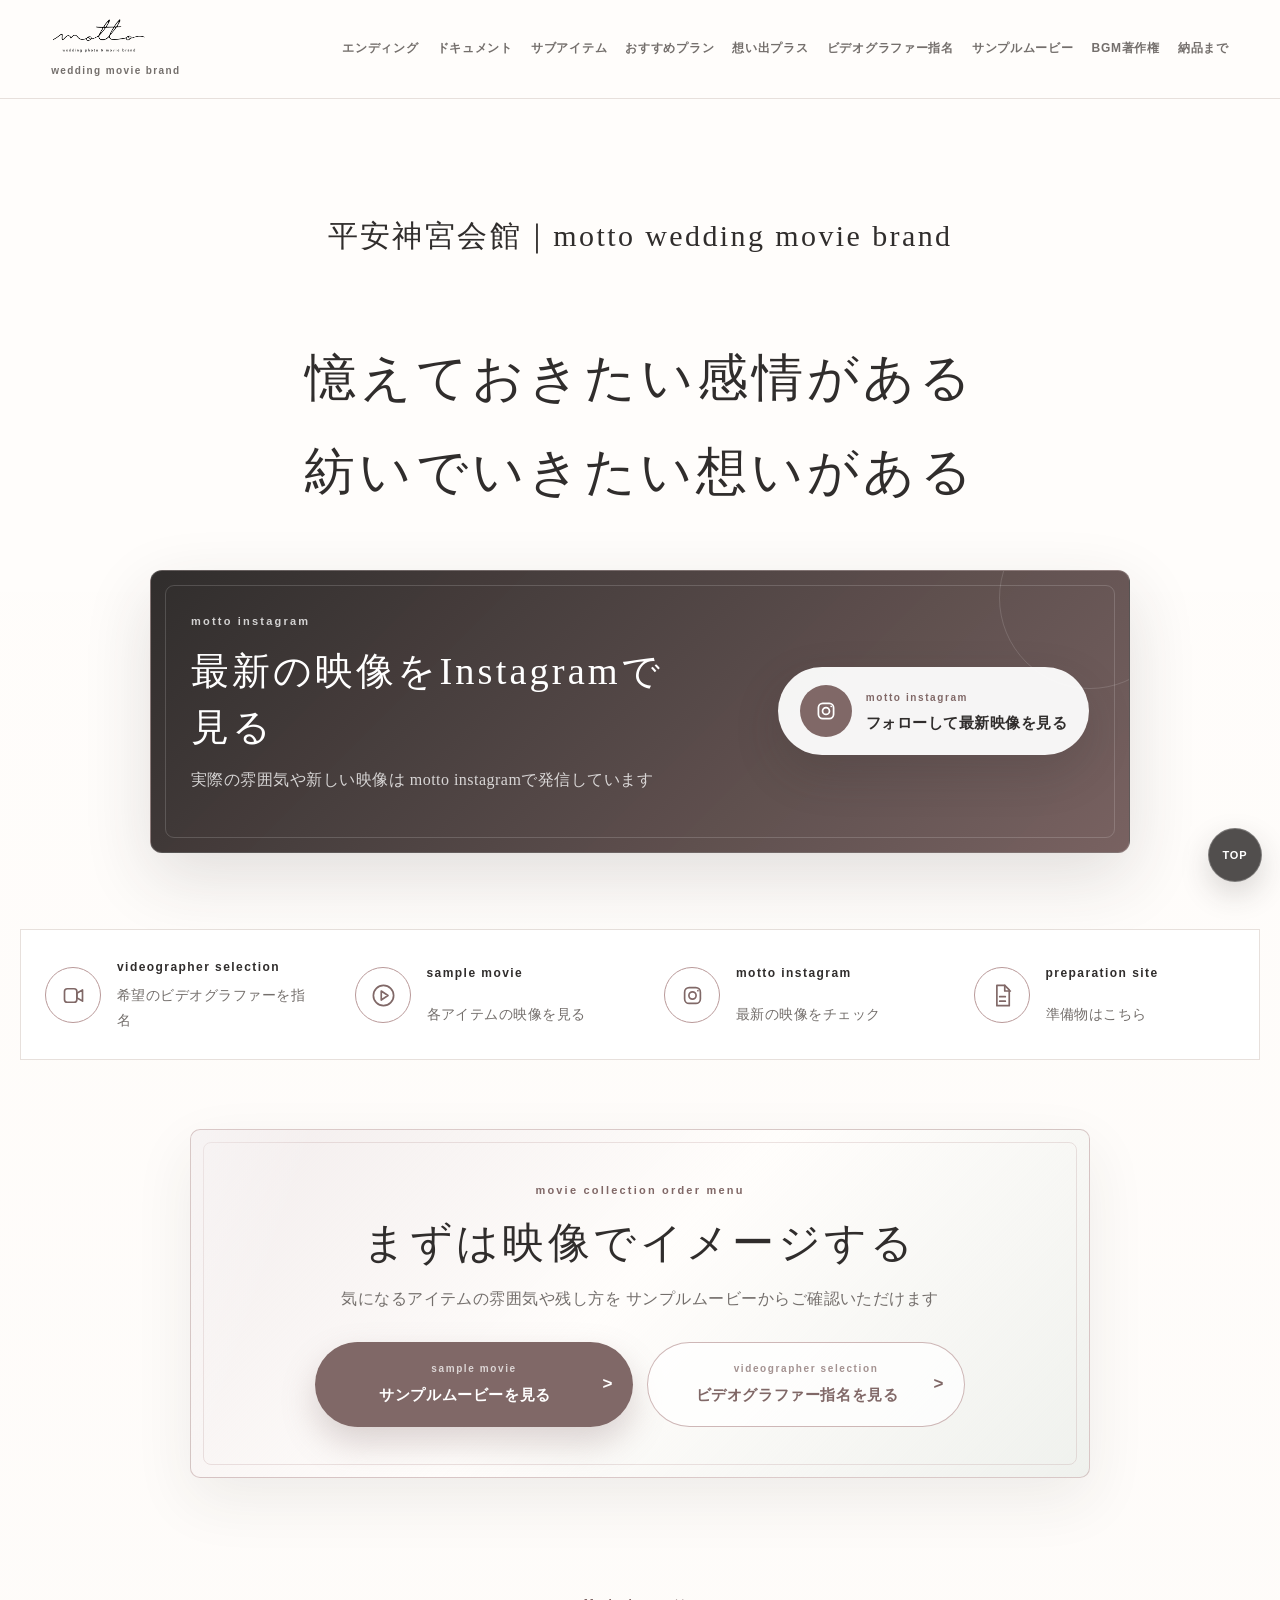
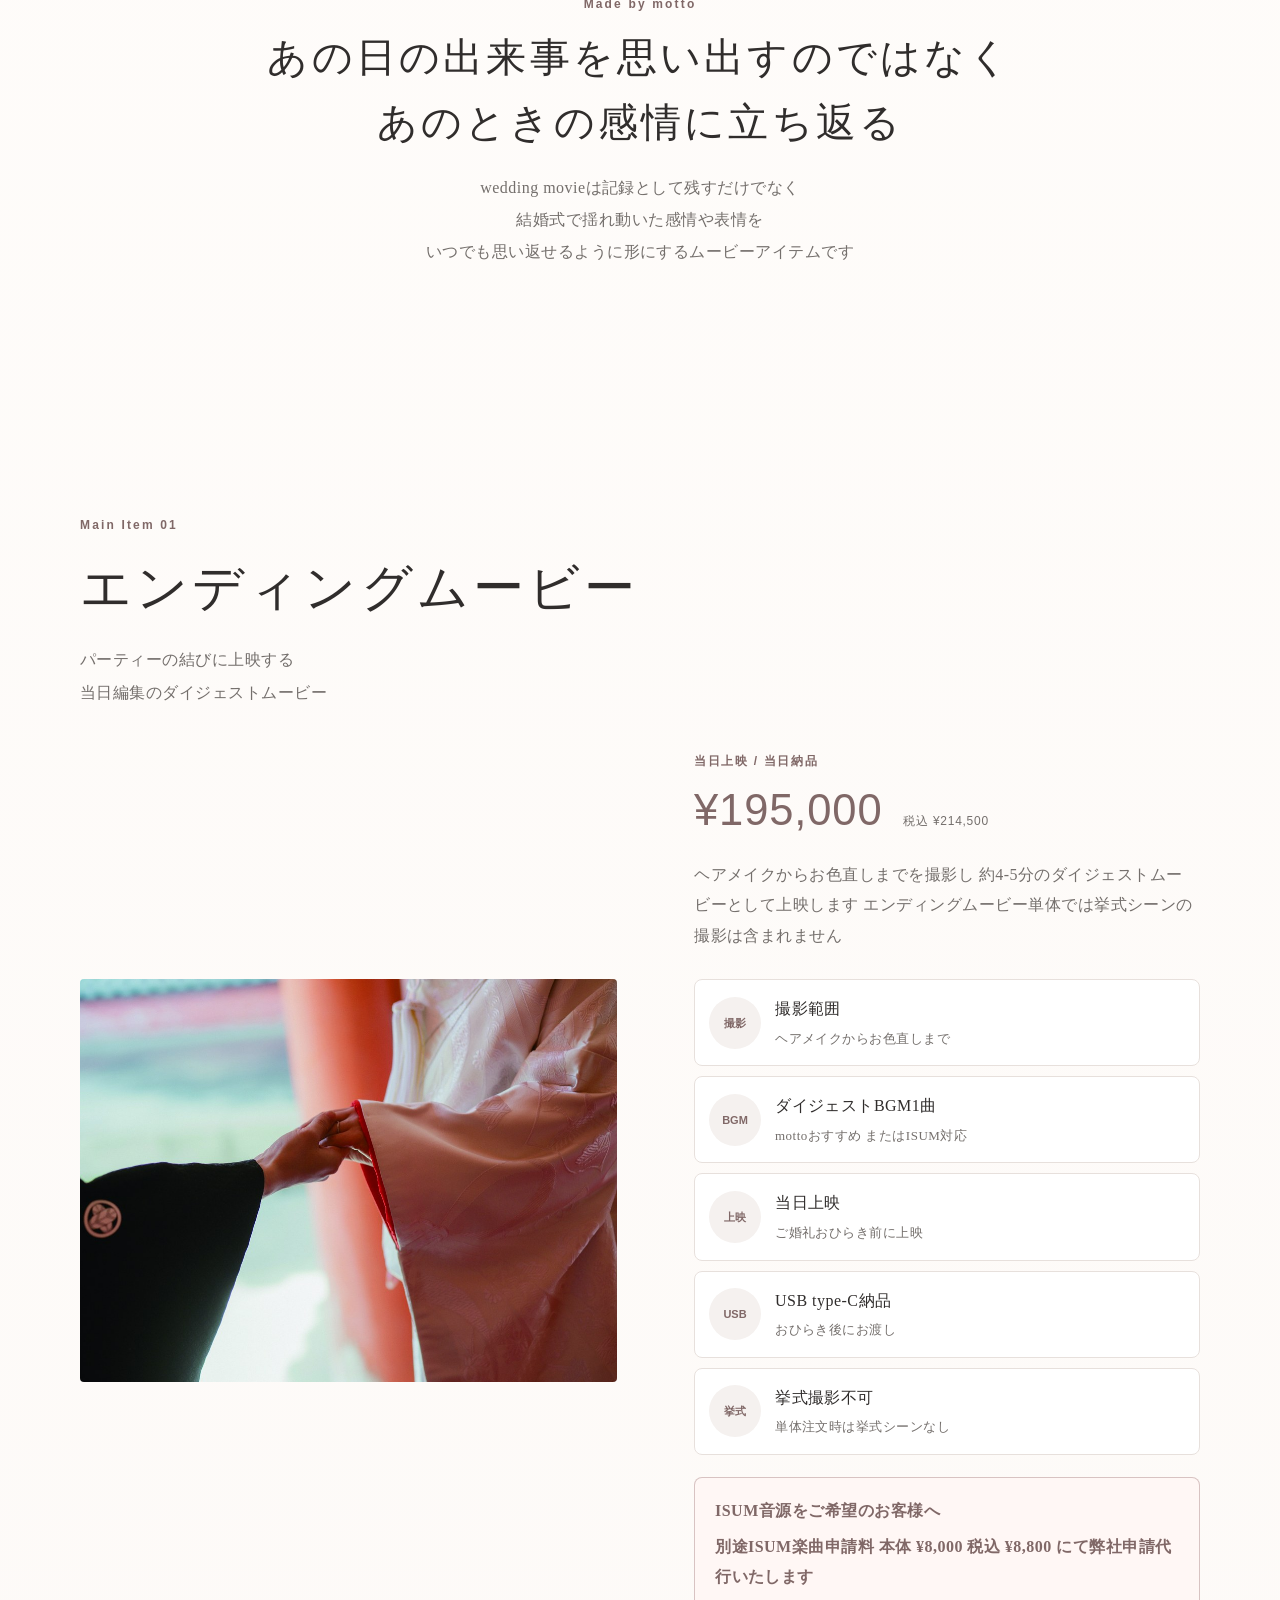
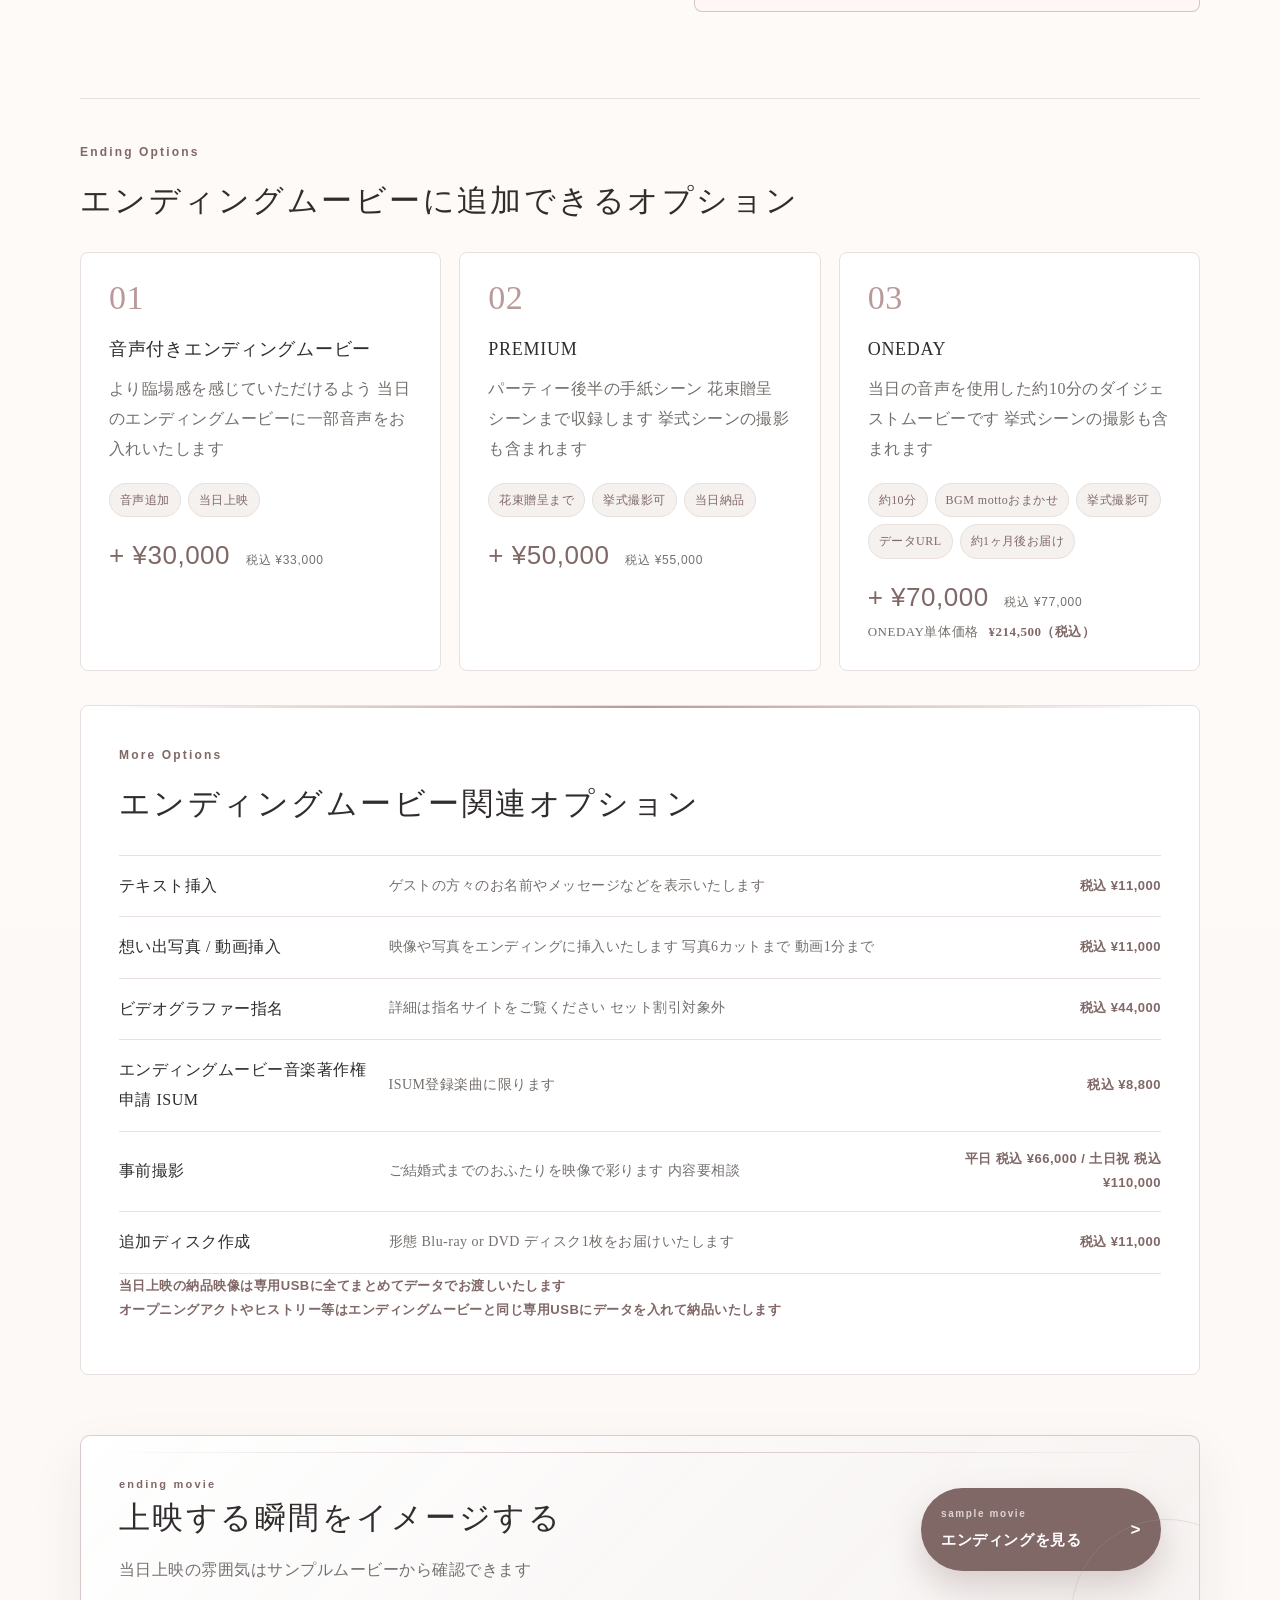
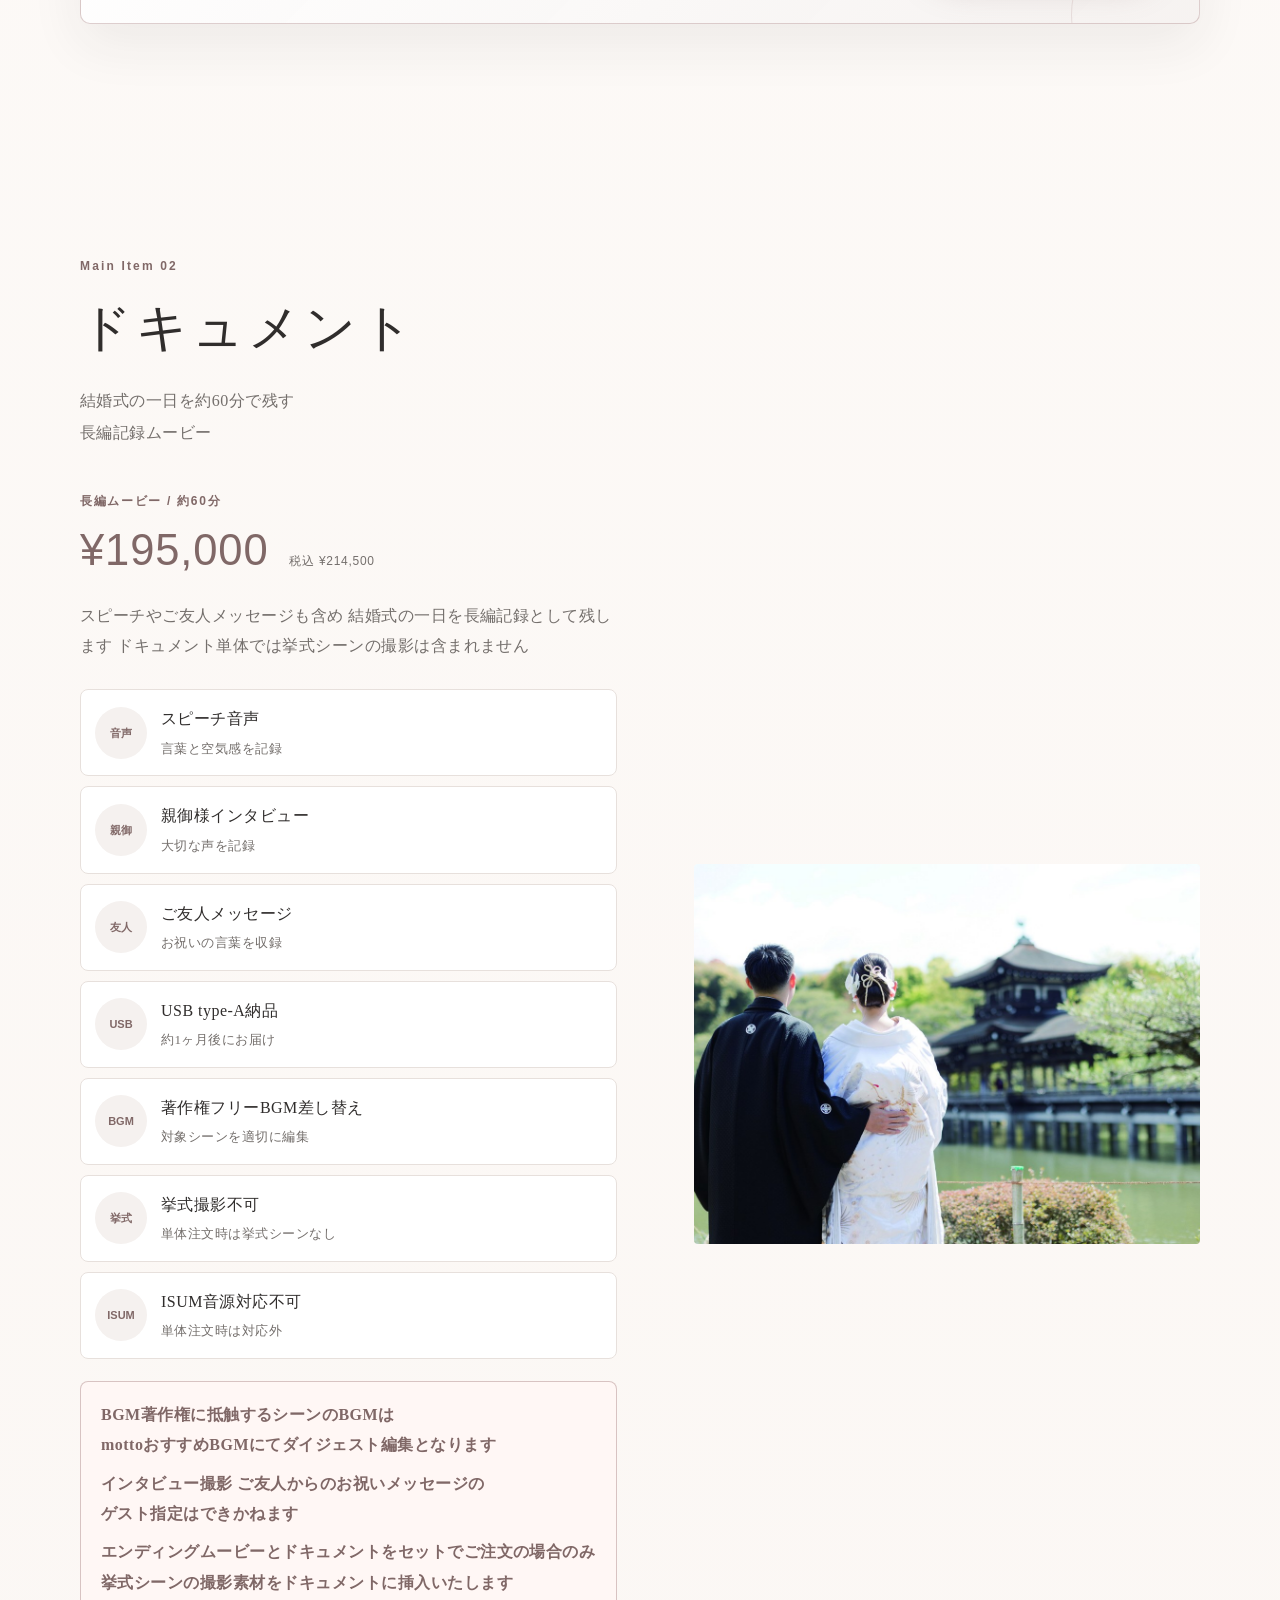
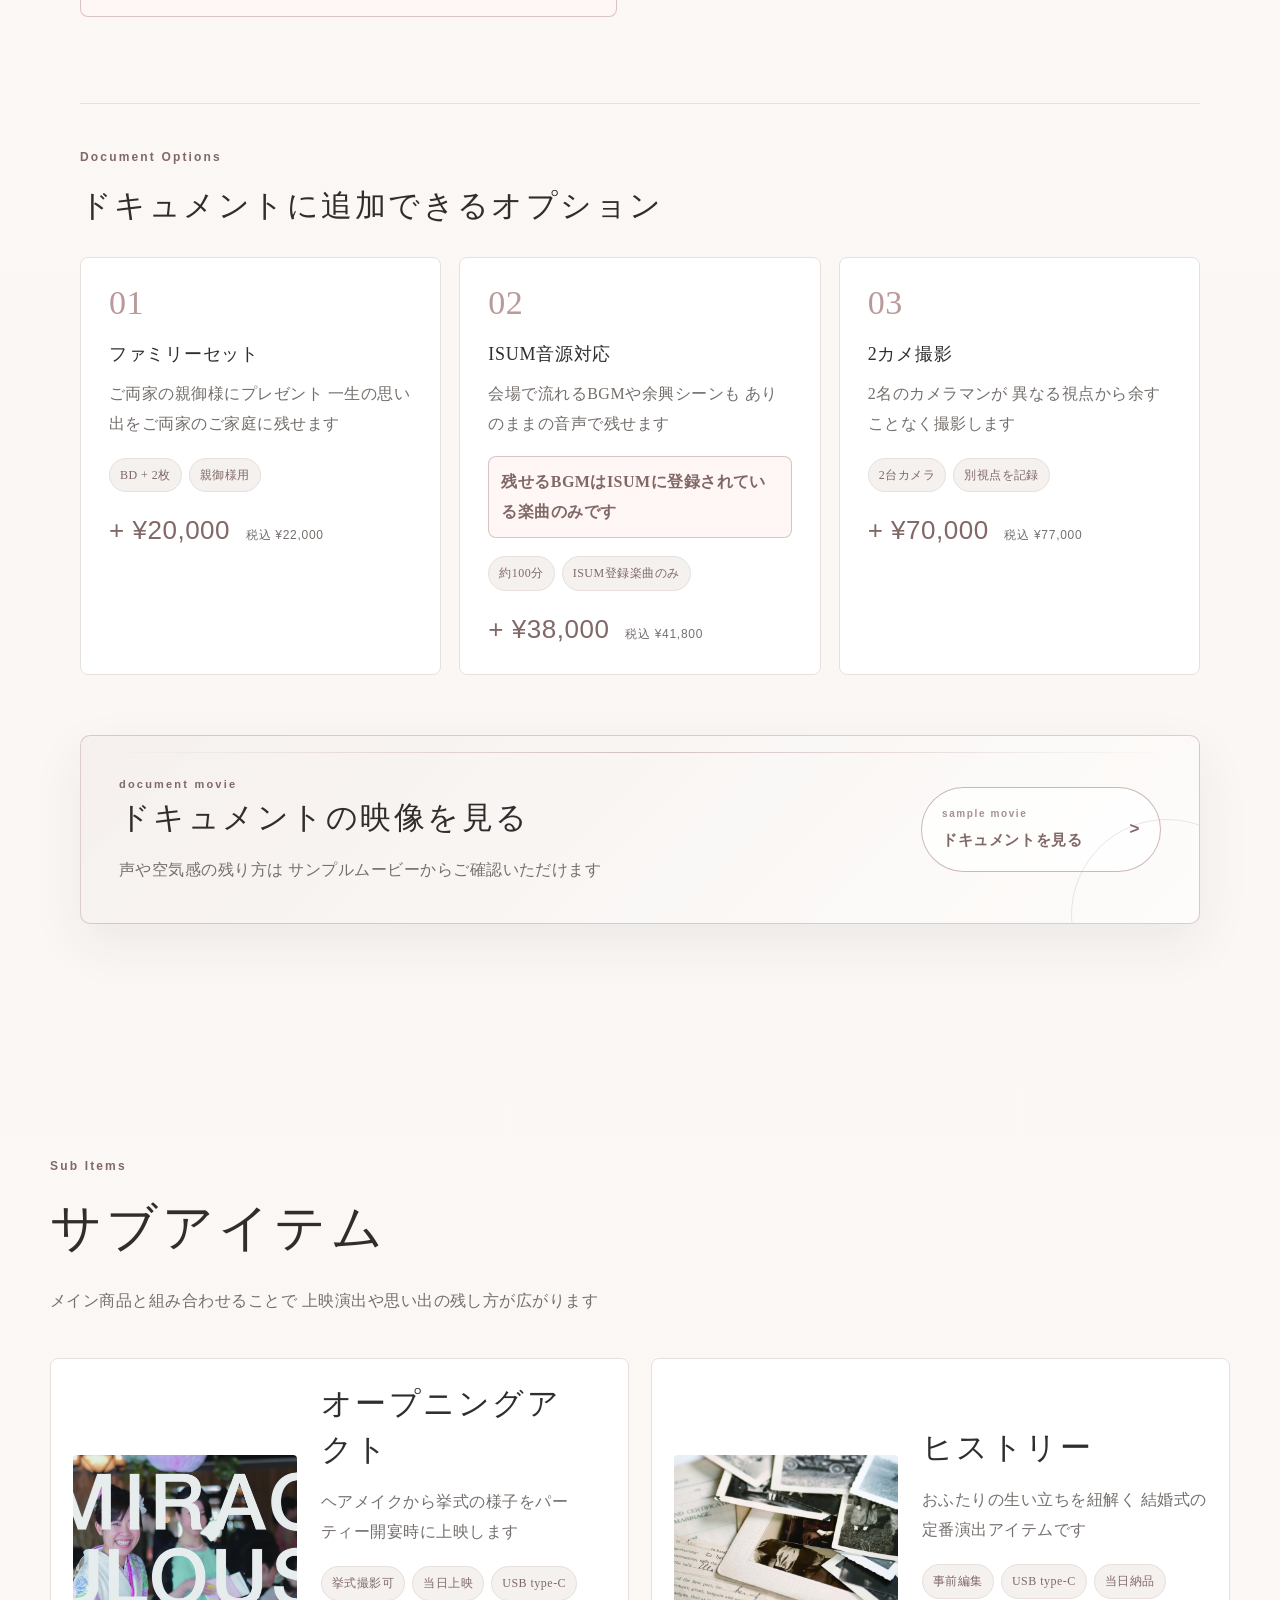
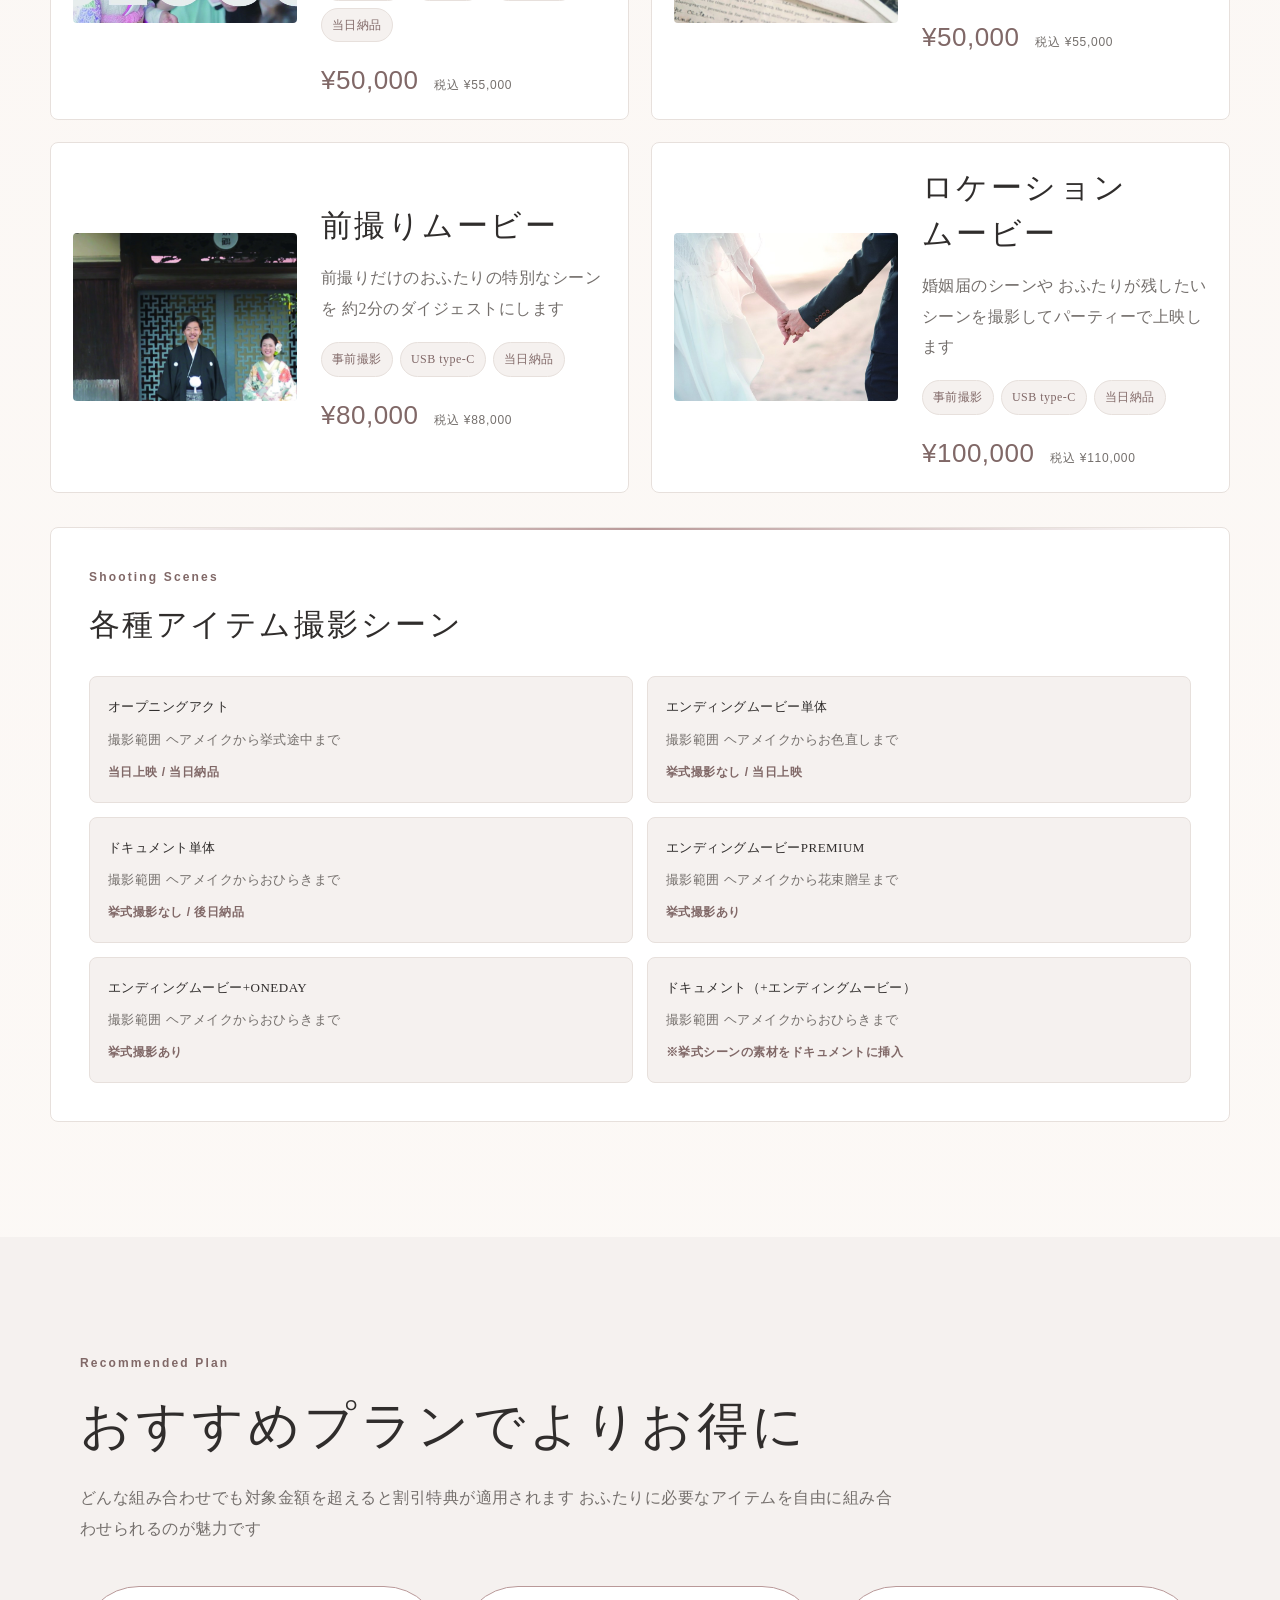
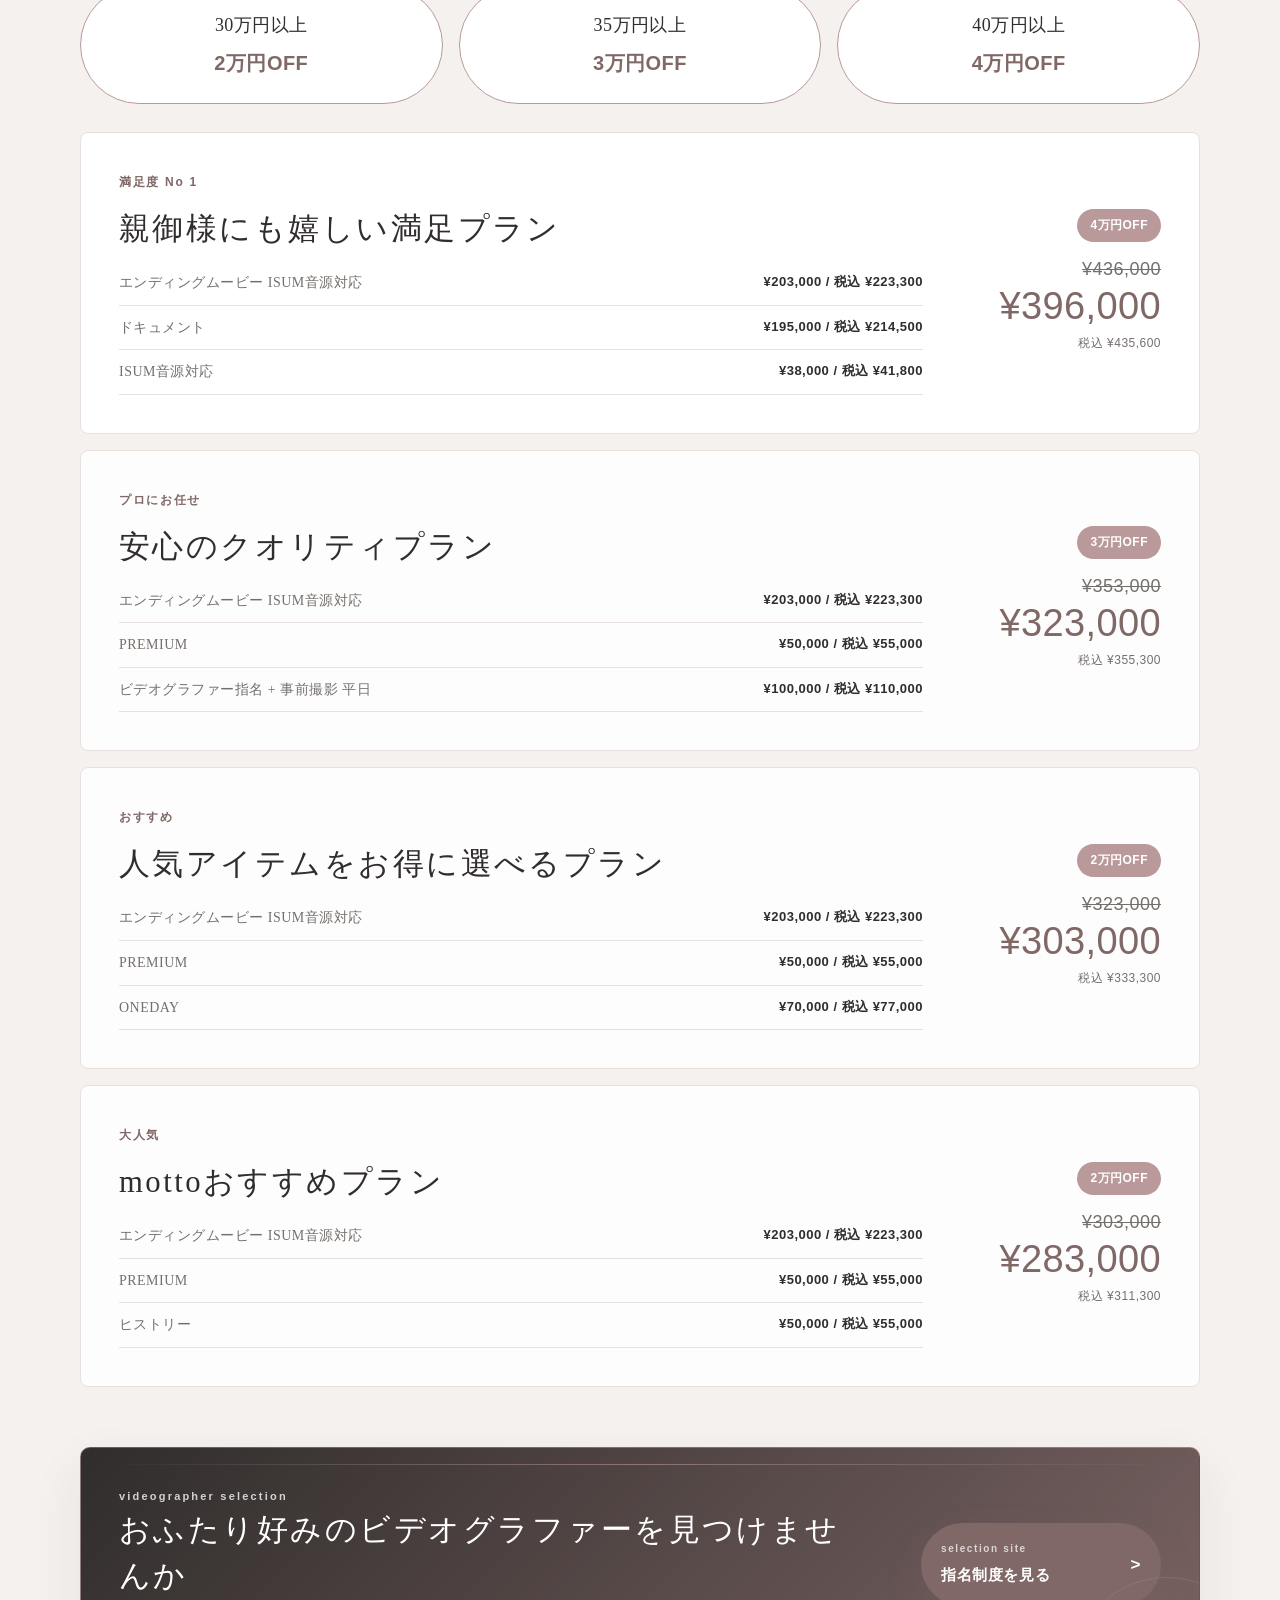
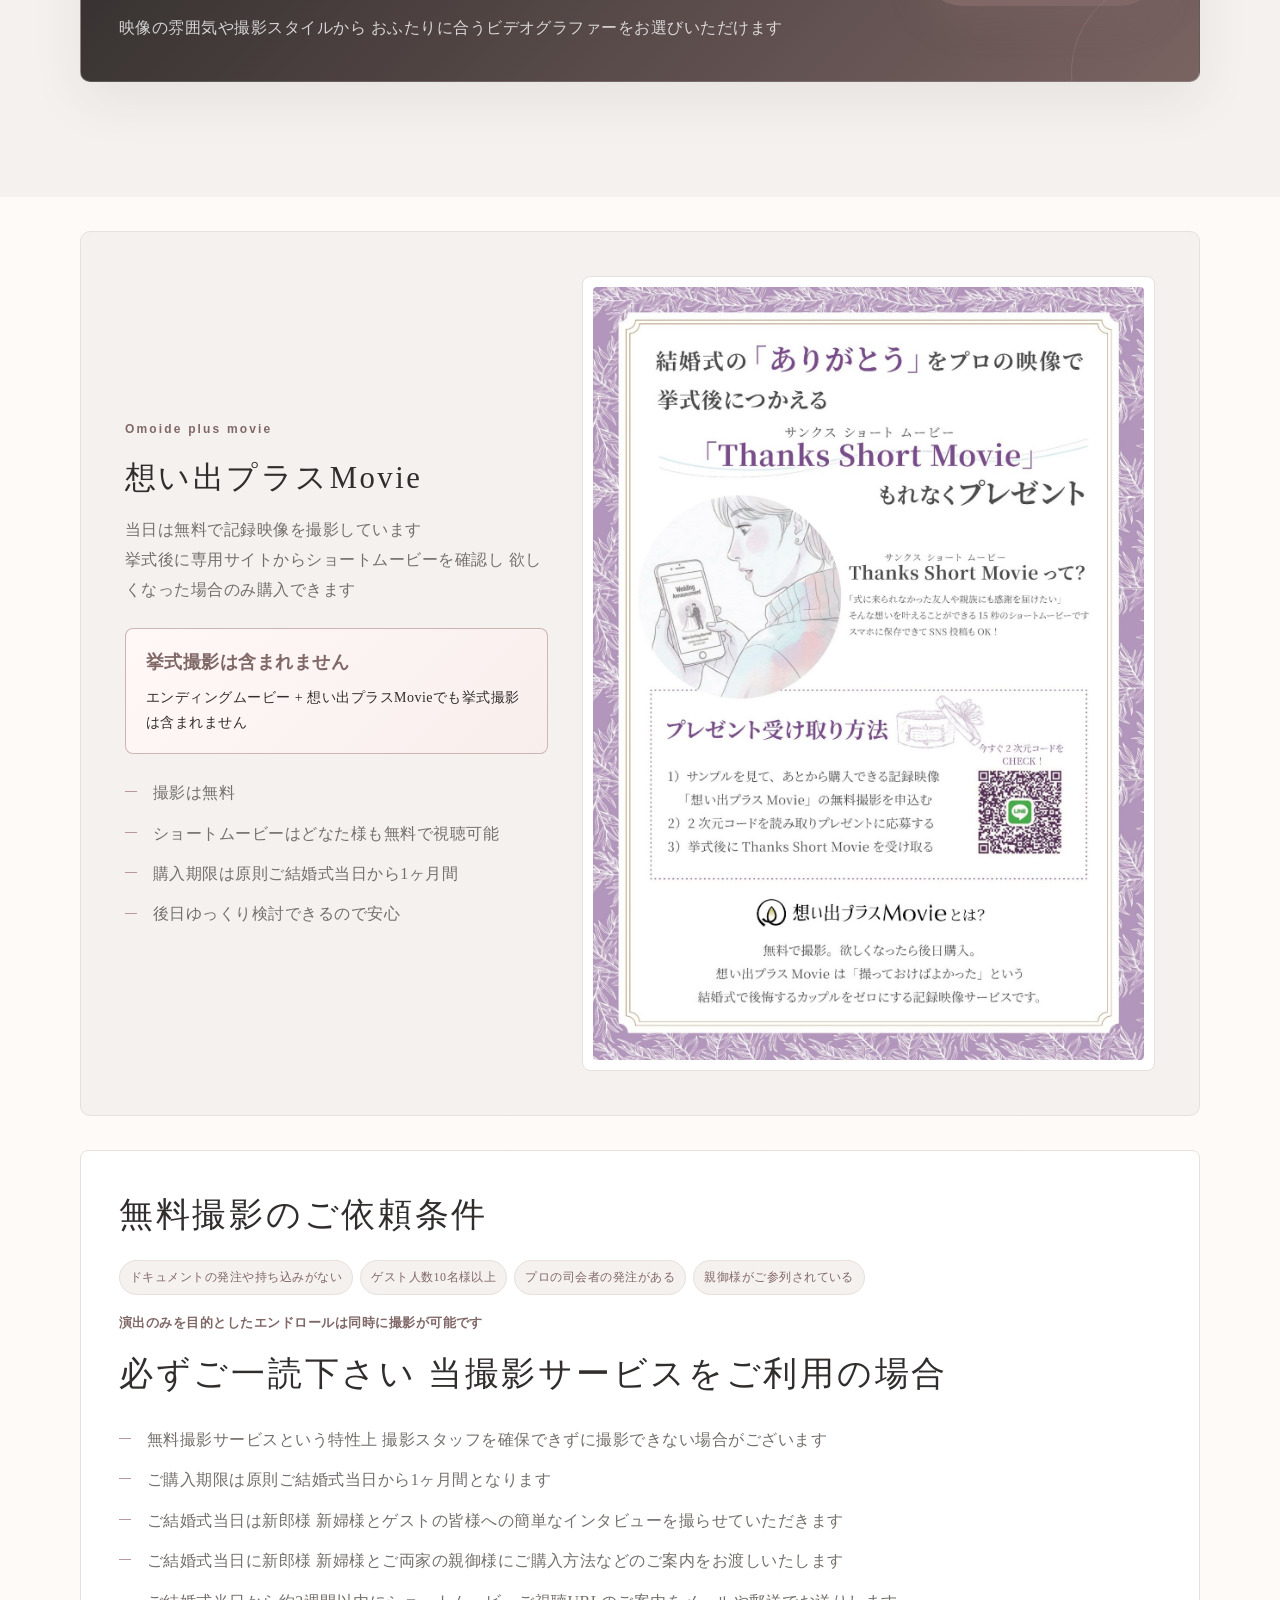
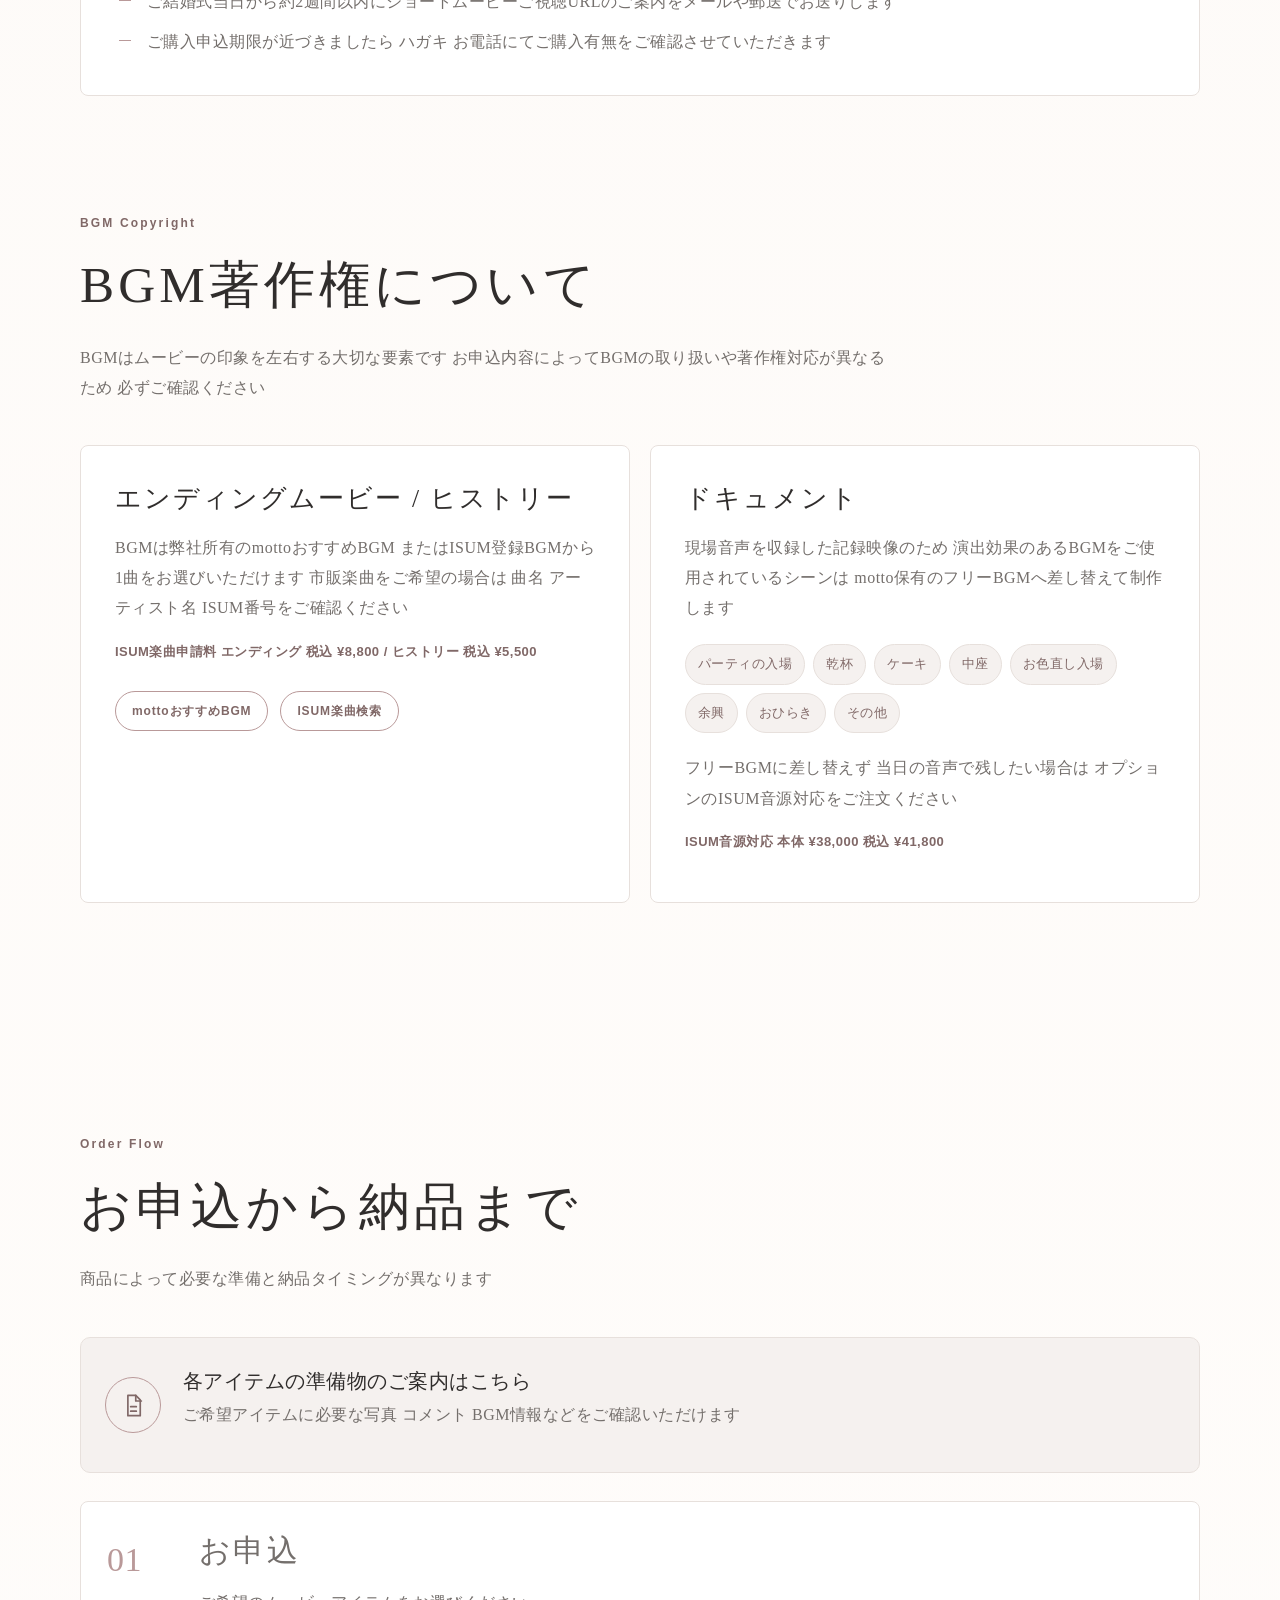
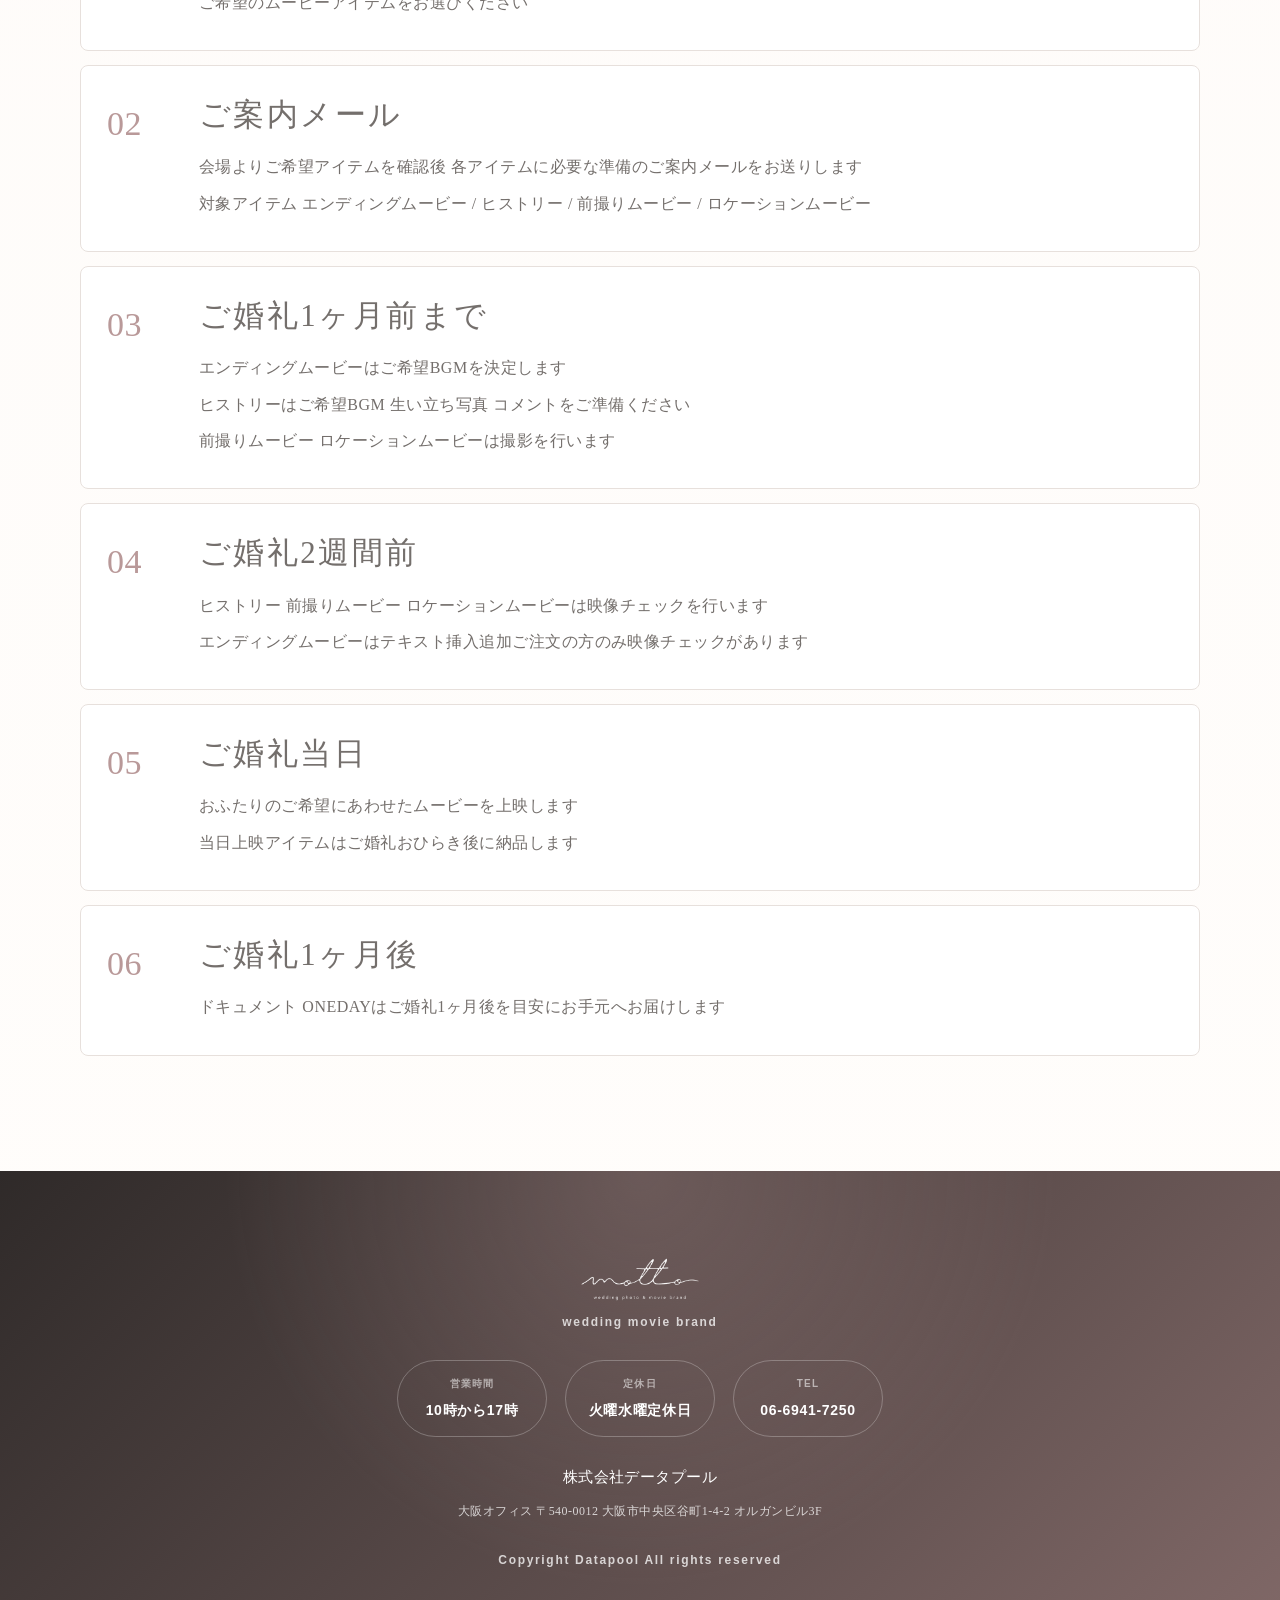
==== commit 39fbfcb3: "Add files via upload" ====
--- a/index.html
+++ b/index.html
@@ -170,6 +170,7 @@
               <p>当日の音声を使用した約10分のダイジェストムービーです 挙式シーンの撮影も含まれます</p>
               <ul class="simple-tags"><li>約10分</li><li>BGM mottoおまかせ</li><li>挙式撮影可</li><li>データURL</li><li>約1ヶ月後お届け</li></ul>
               <p class="option-price">+ ¥70,000 <small>税込 ¥77,000</small></p>
+              <p class="option-single-price"><span class="option-single-label">ONEDAY単体価格</span><span class="option-single-value">¥214,500（税込）</span></p>
             </article>
           </div>
         </div>
--- a/styles.css
+++ b/styles.css
@@ -709,6 +709,26 @@
   white-space: nowrap;
 }
 
+.option-single-price {
+  margin: 8px 0 0;
+  display: flex;
+  flex-wrap: wrap;
+  align-items: baseline;
+  gap: 4px 10px;
+  font-size: 13px;
+  line-height: 1.55;
+  letter-spacing: 0.04em;
+  color: var(--muted);
+  font-weight: 500;
+}
+
+.option-single-price .option-single-value {
+  color: var(--accent-dark);
+  font-weight: 700;
+  white-space: nowrap;
+}
+
+
 .icon-list,
 .check-list,
 .plan-items,
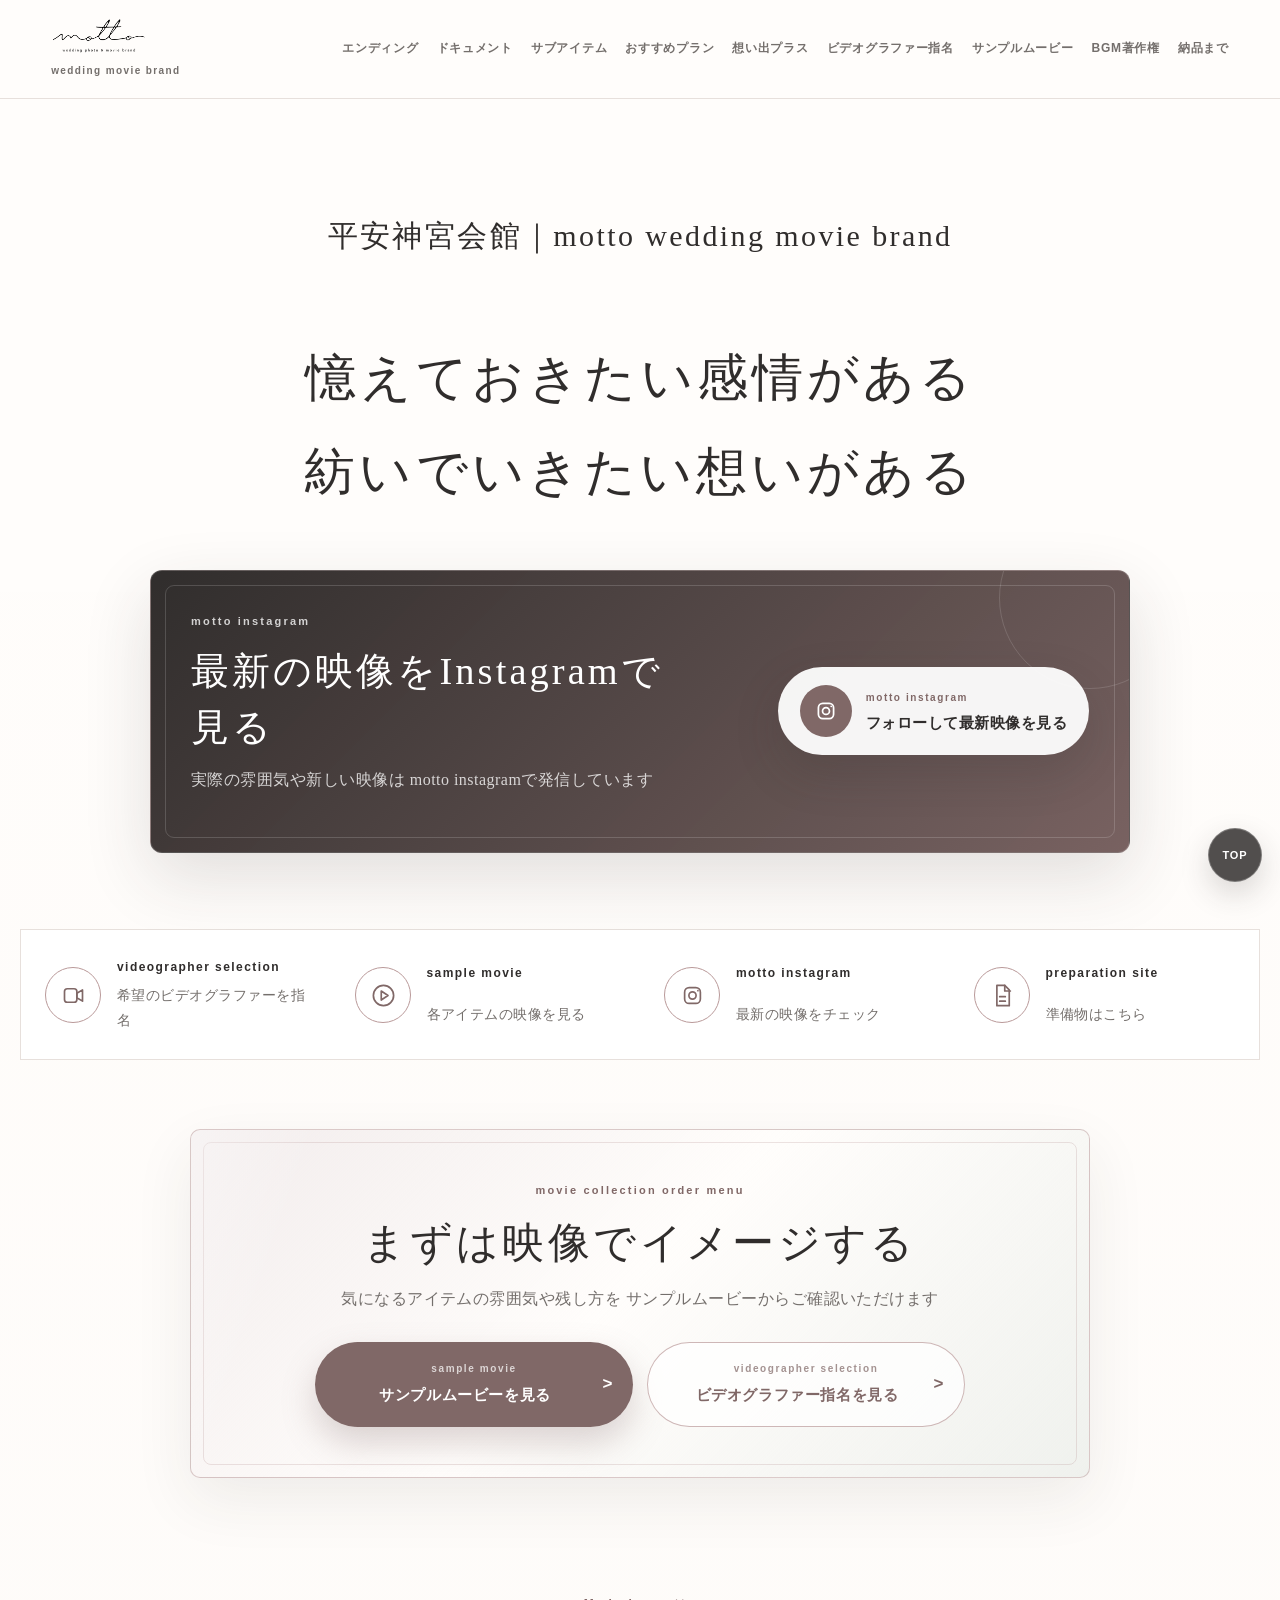
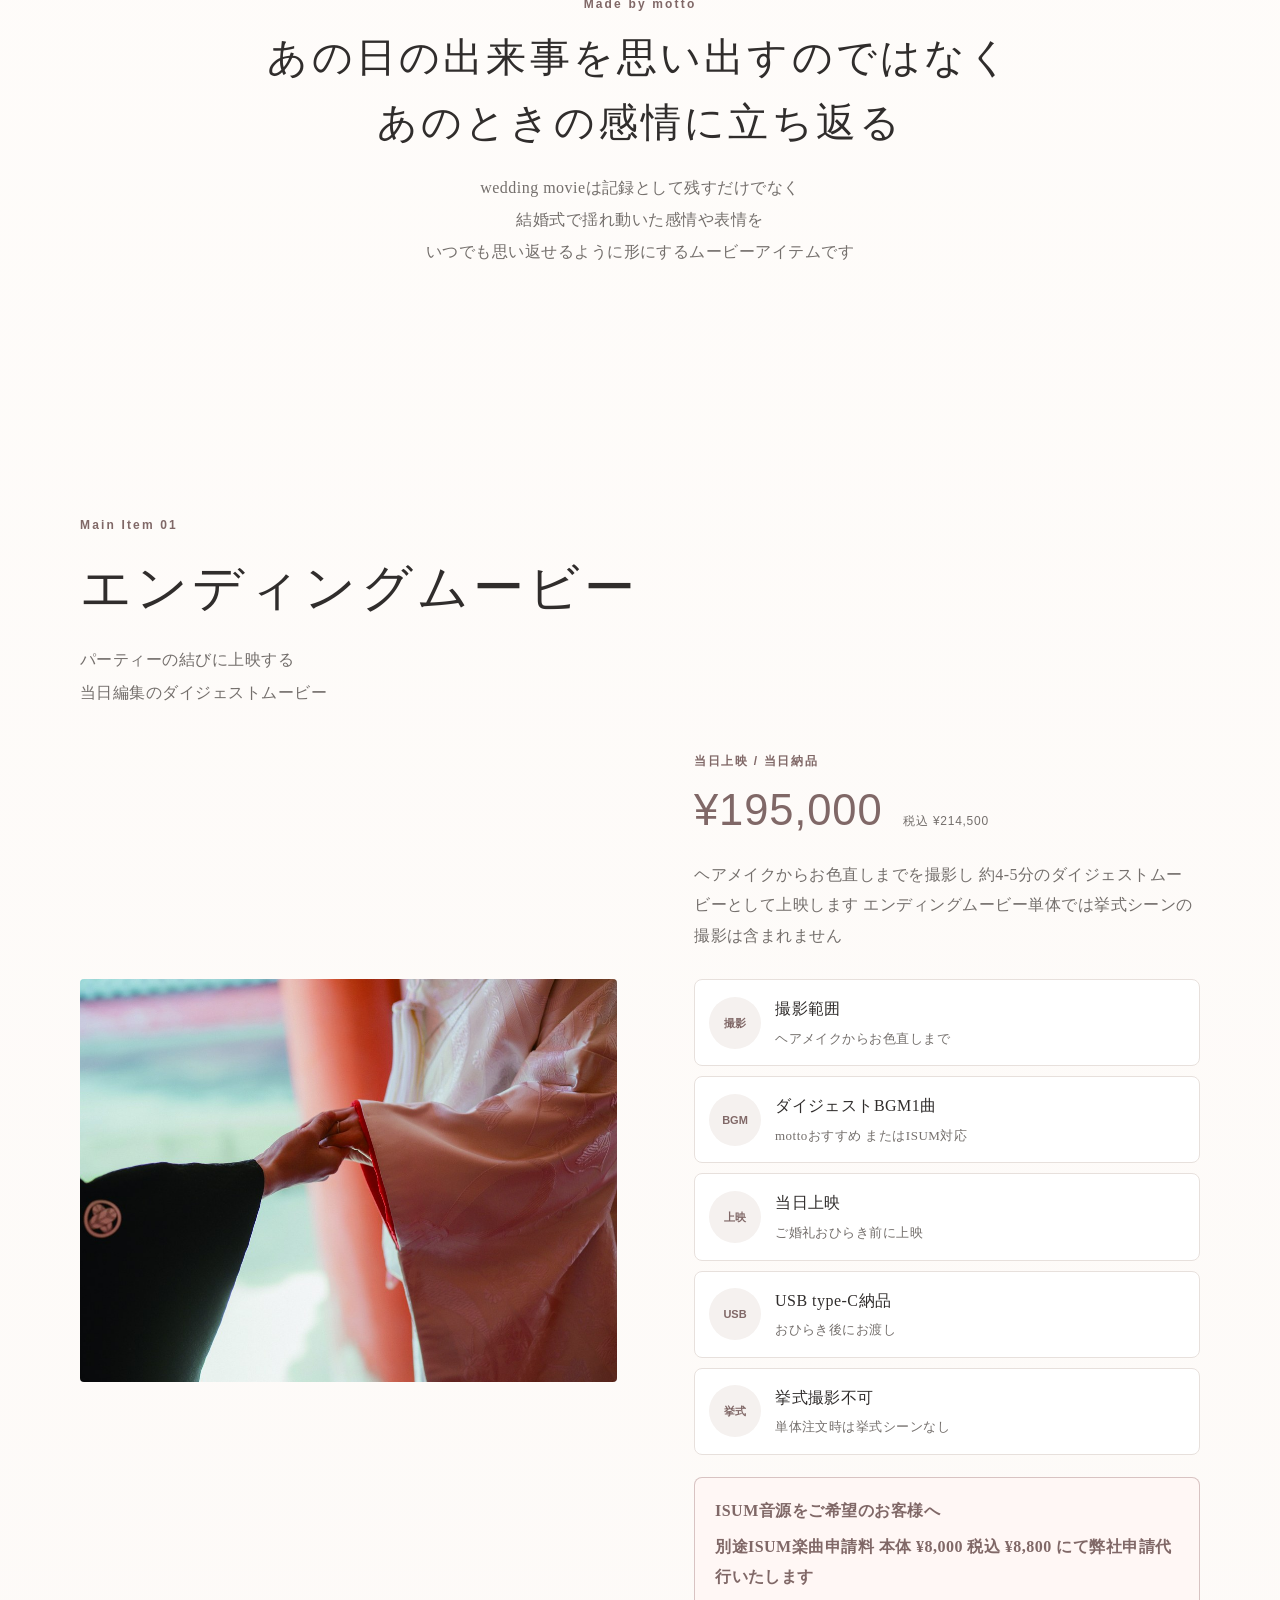
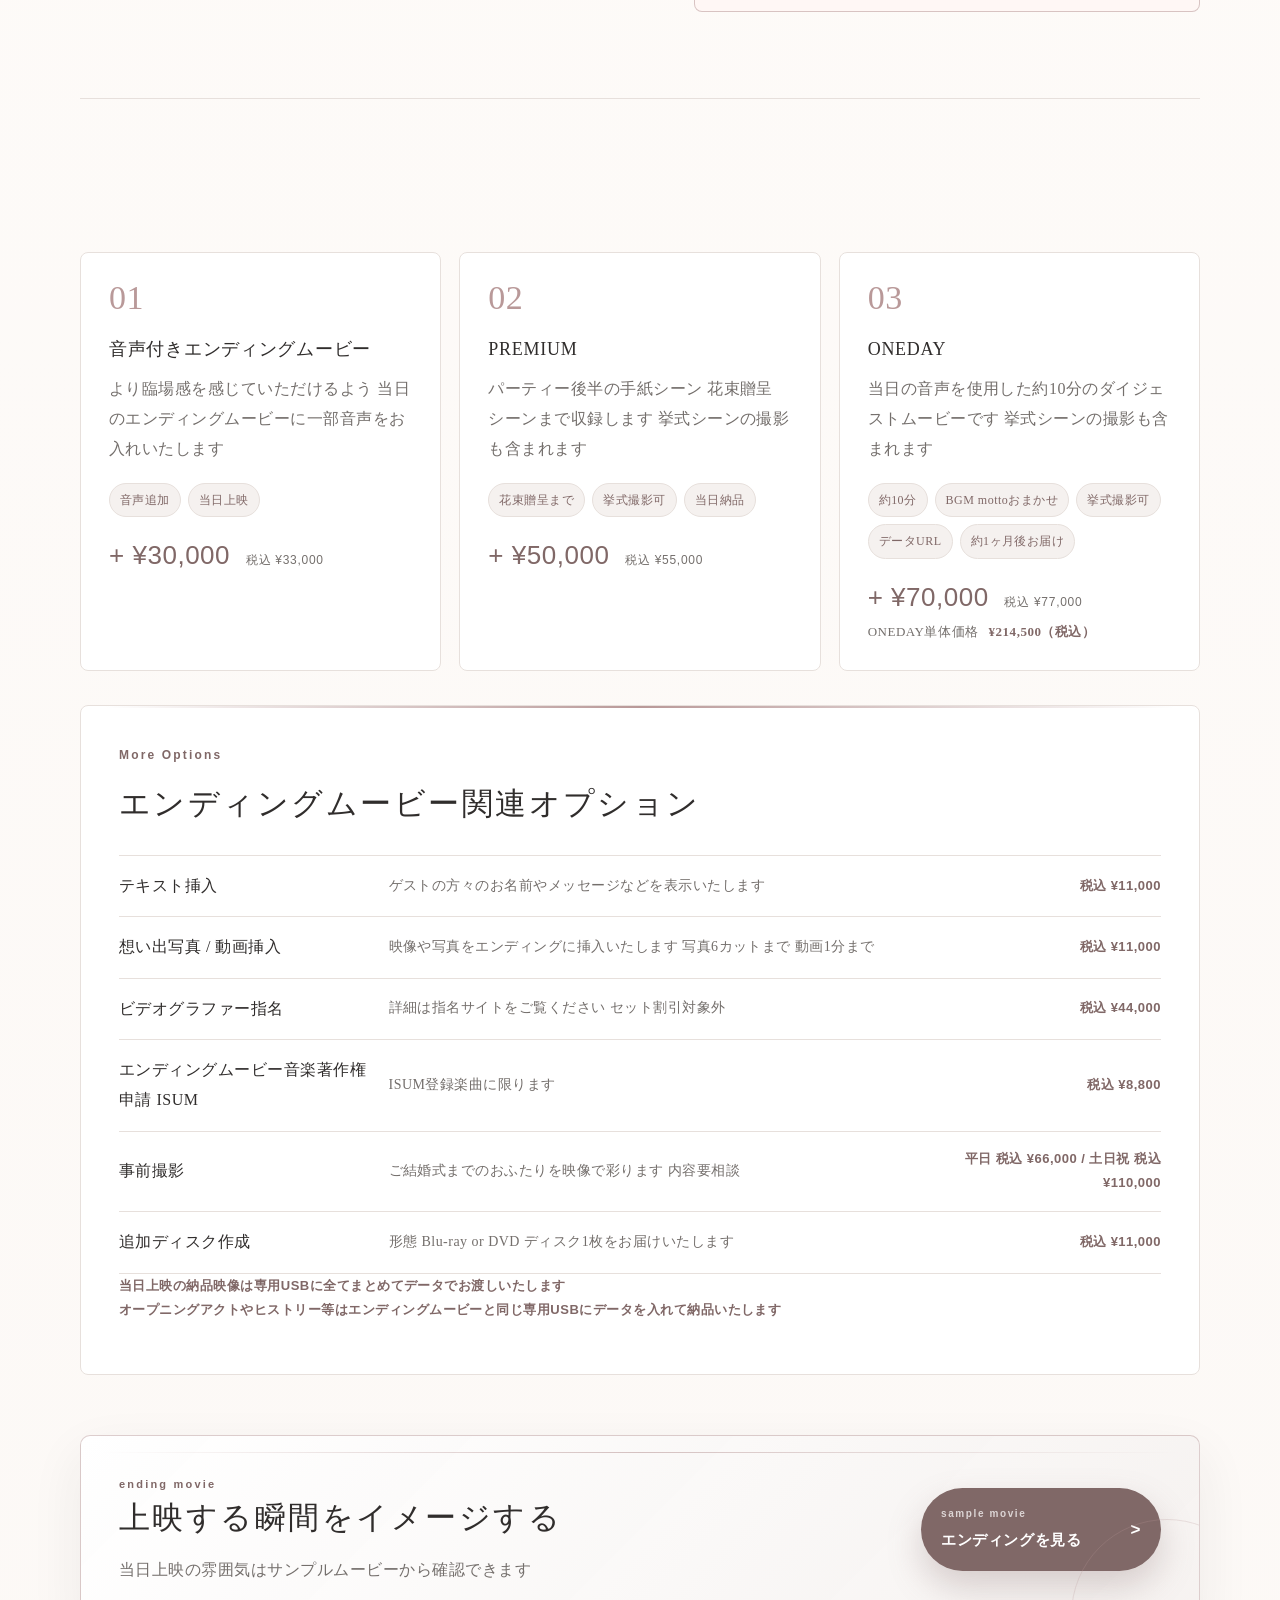
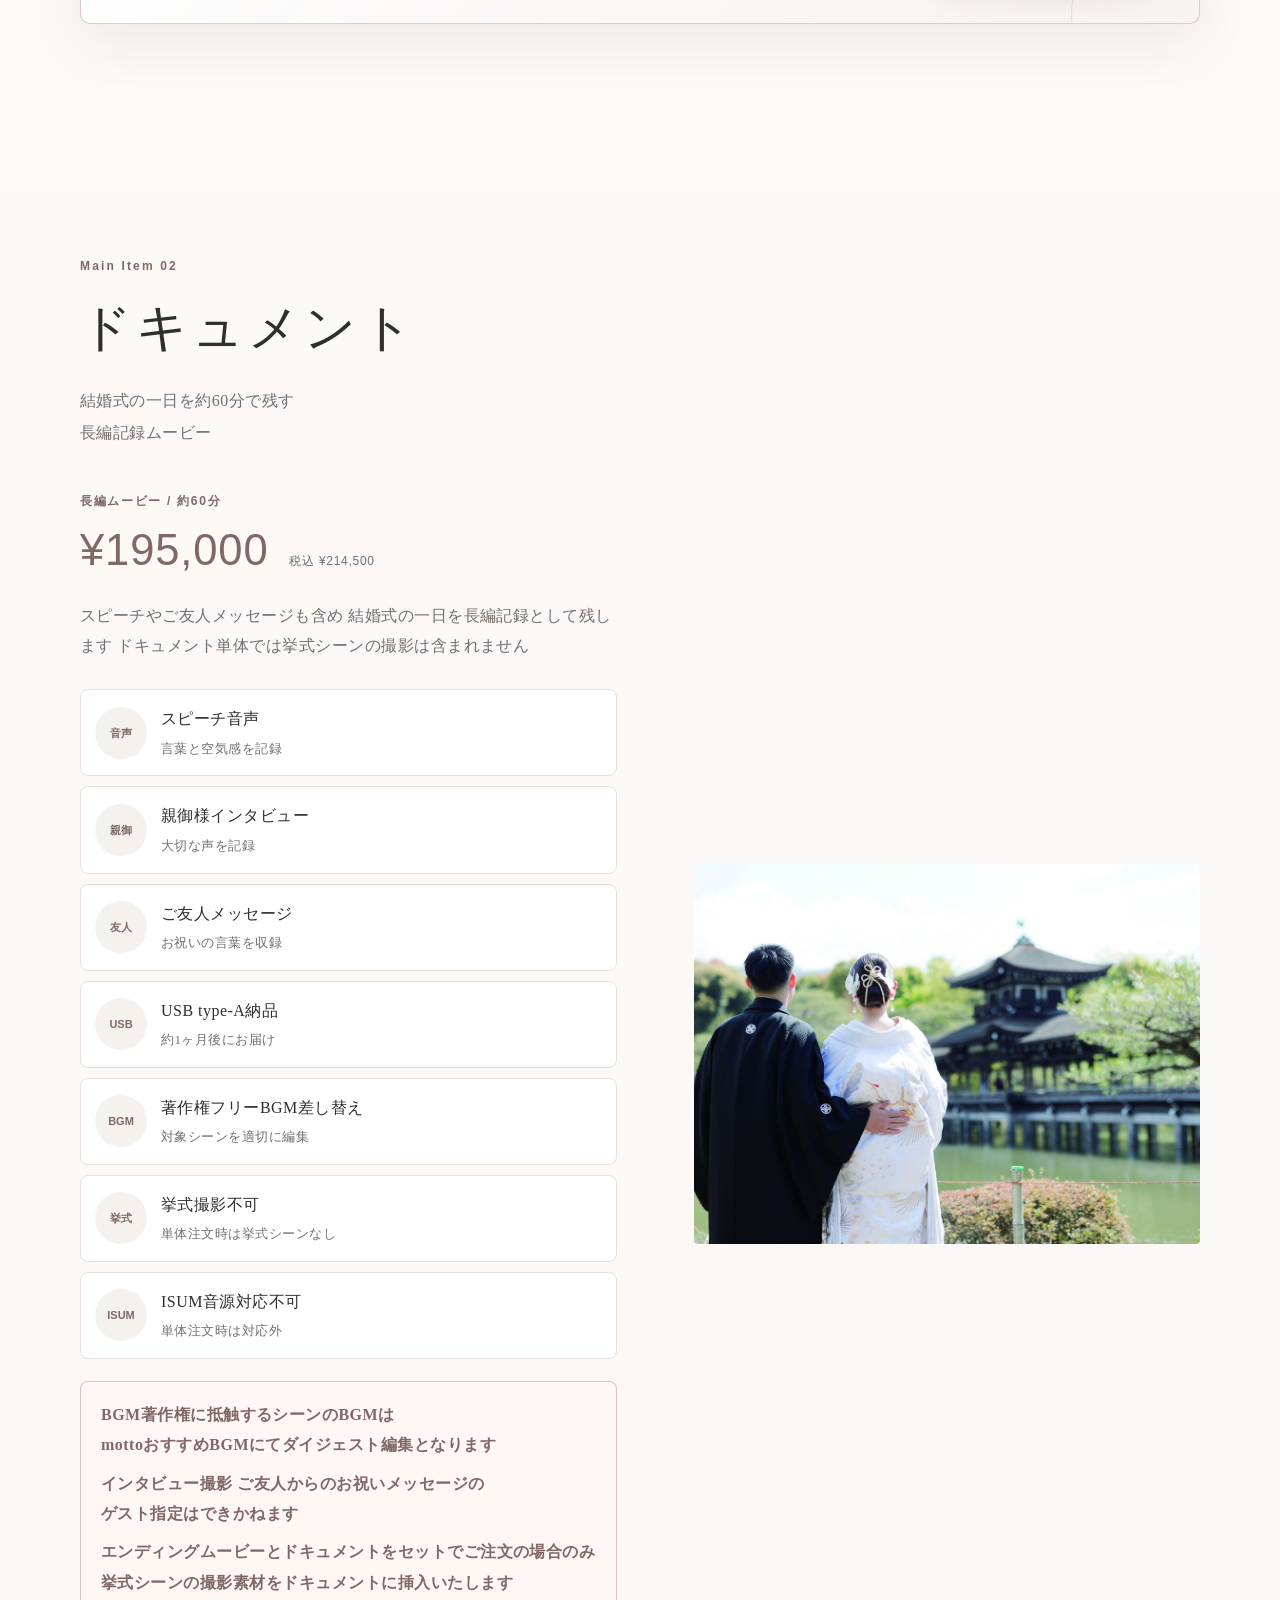
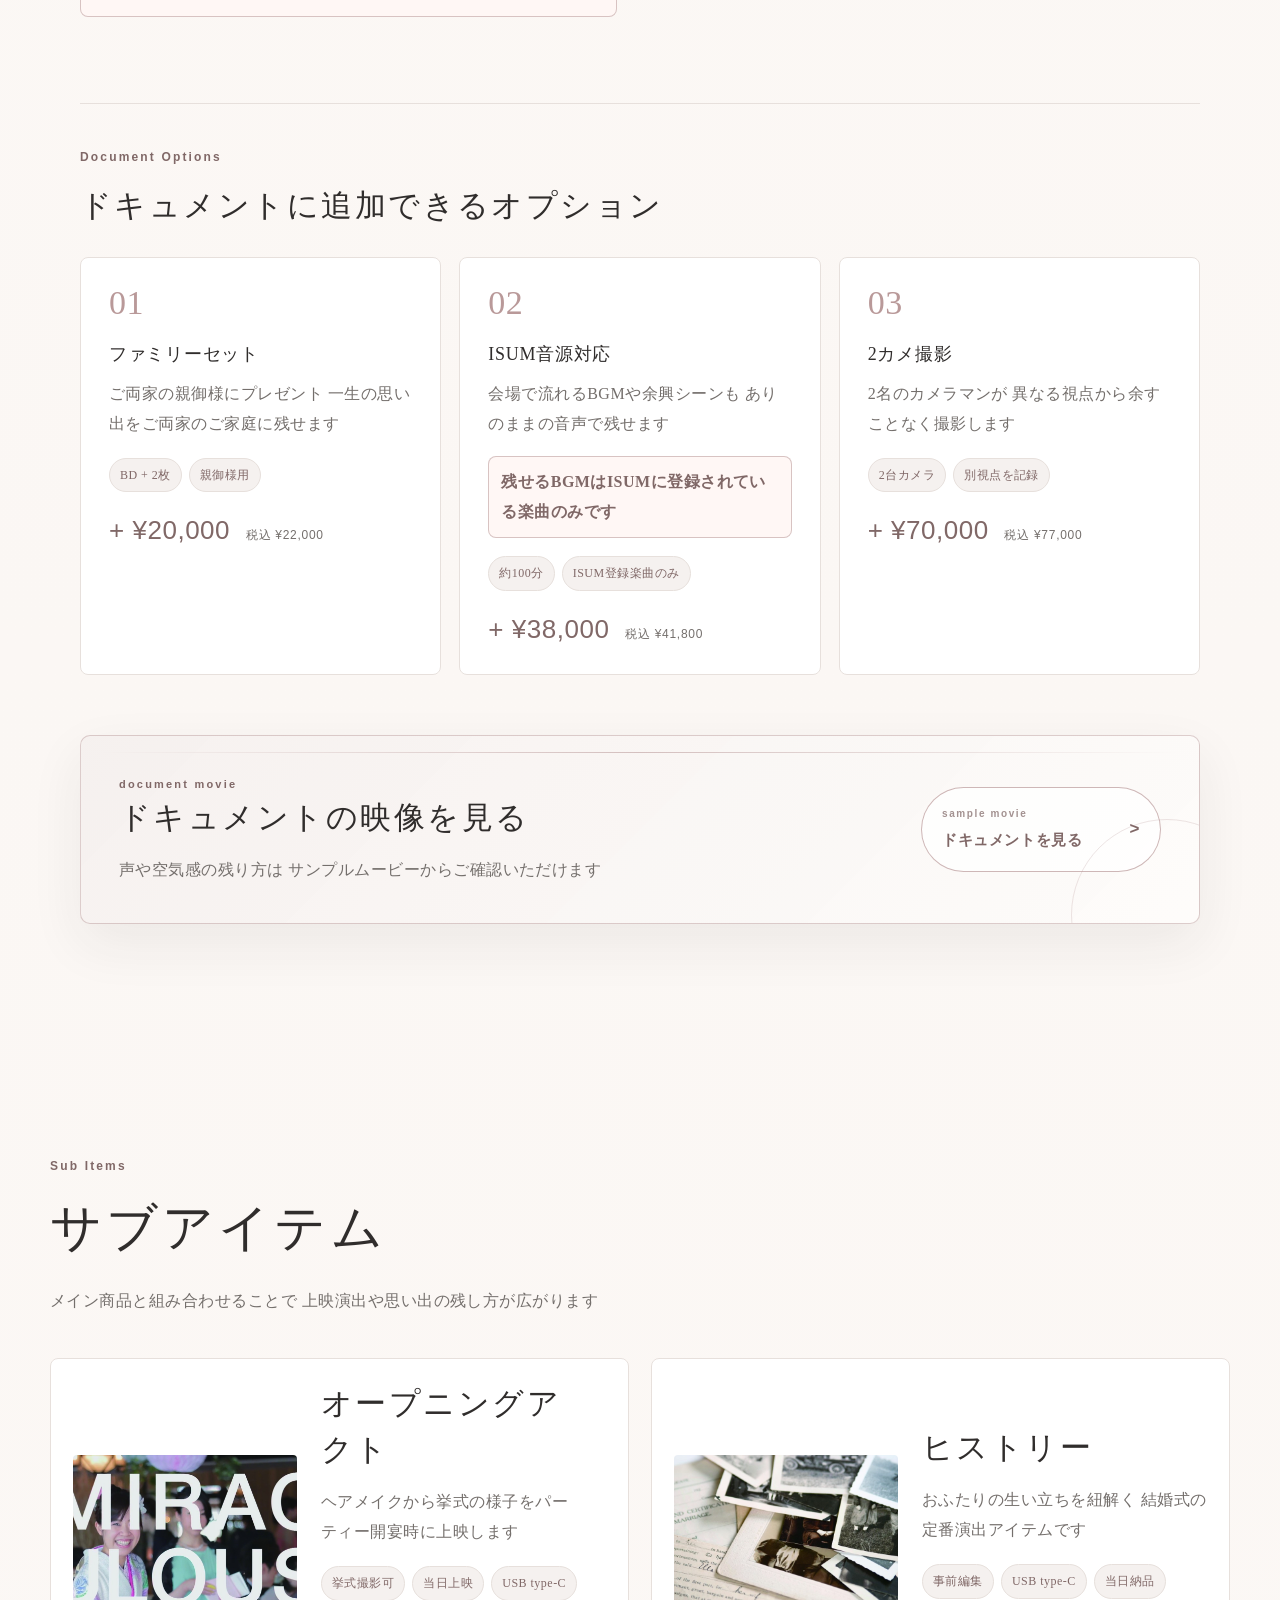
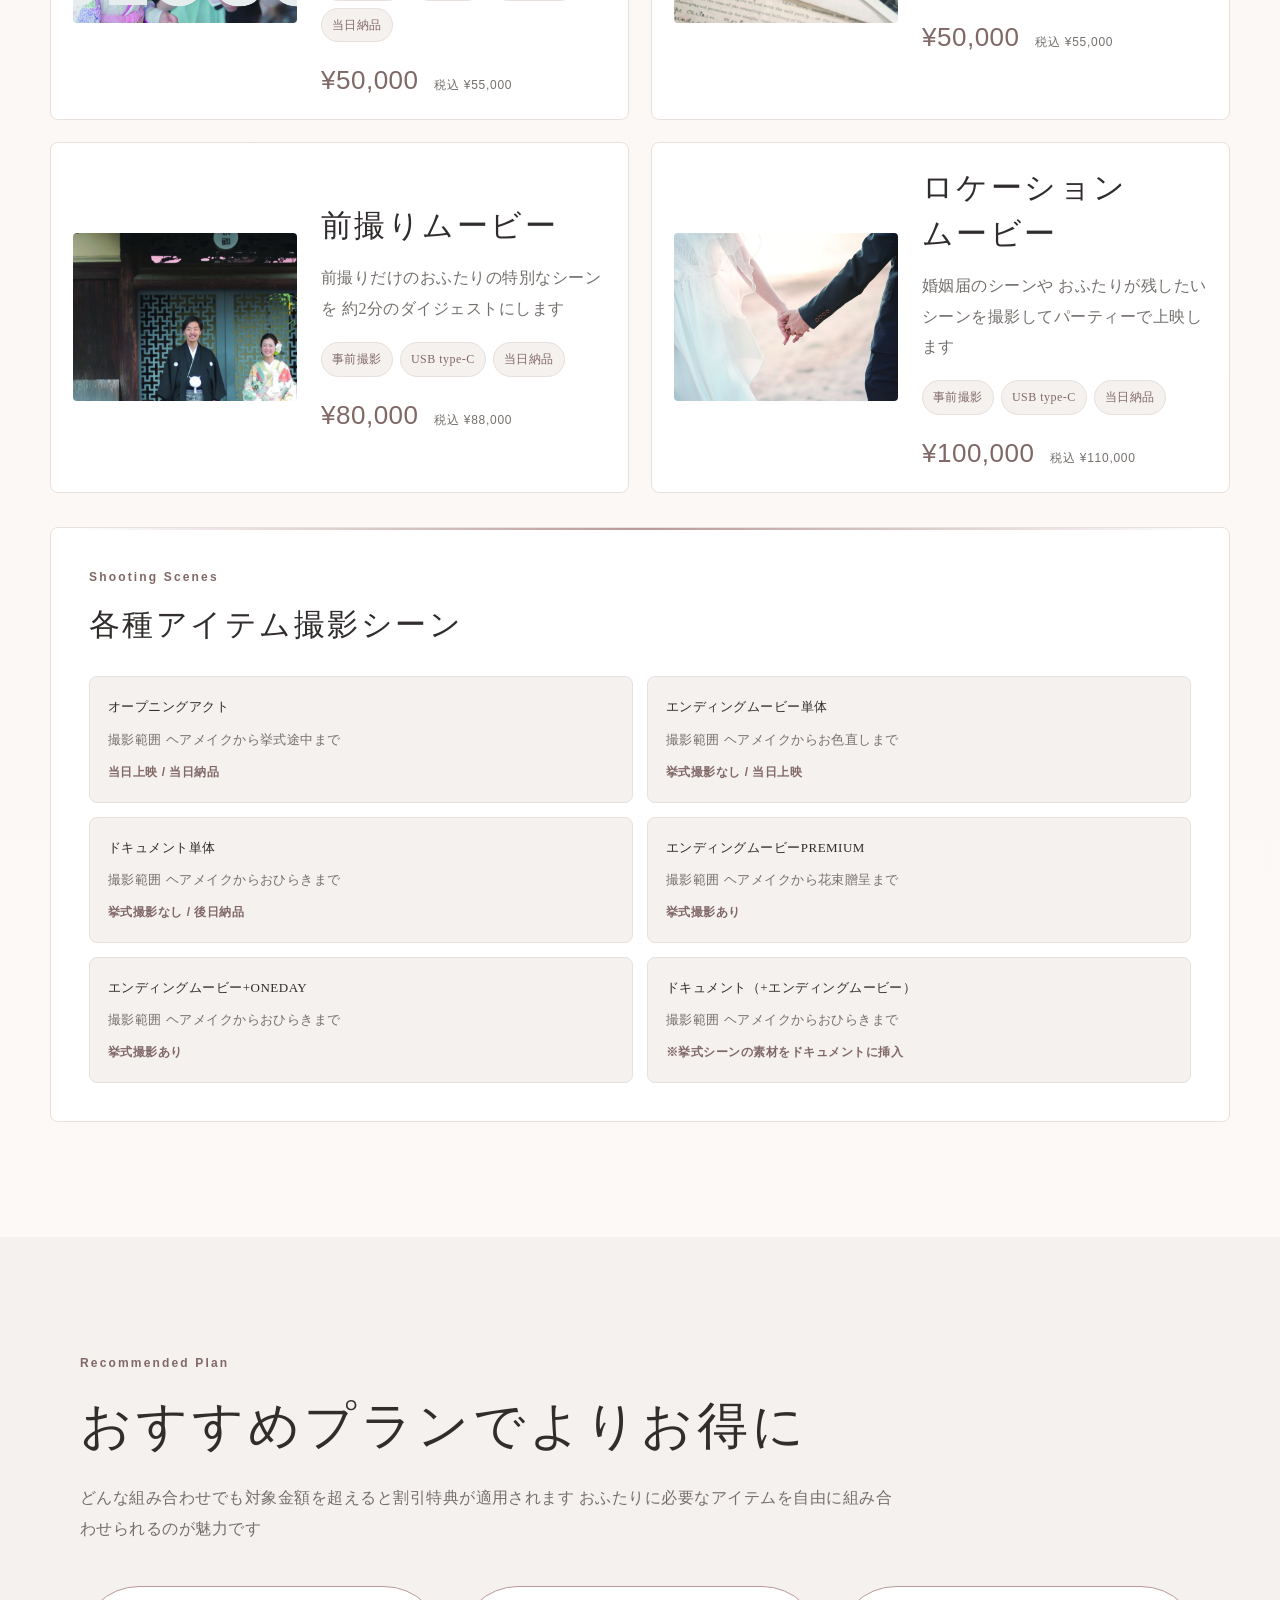
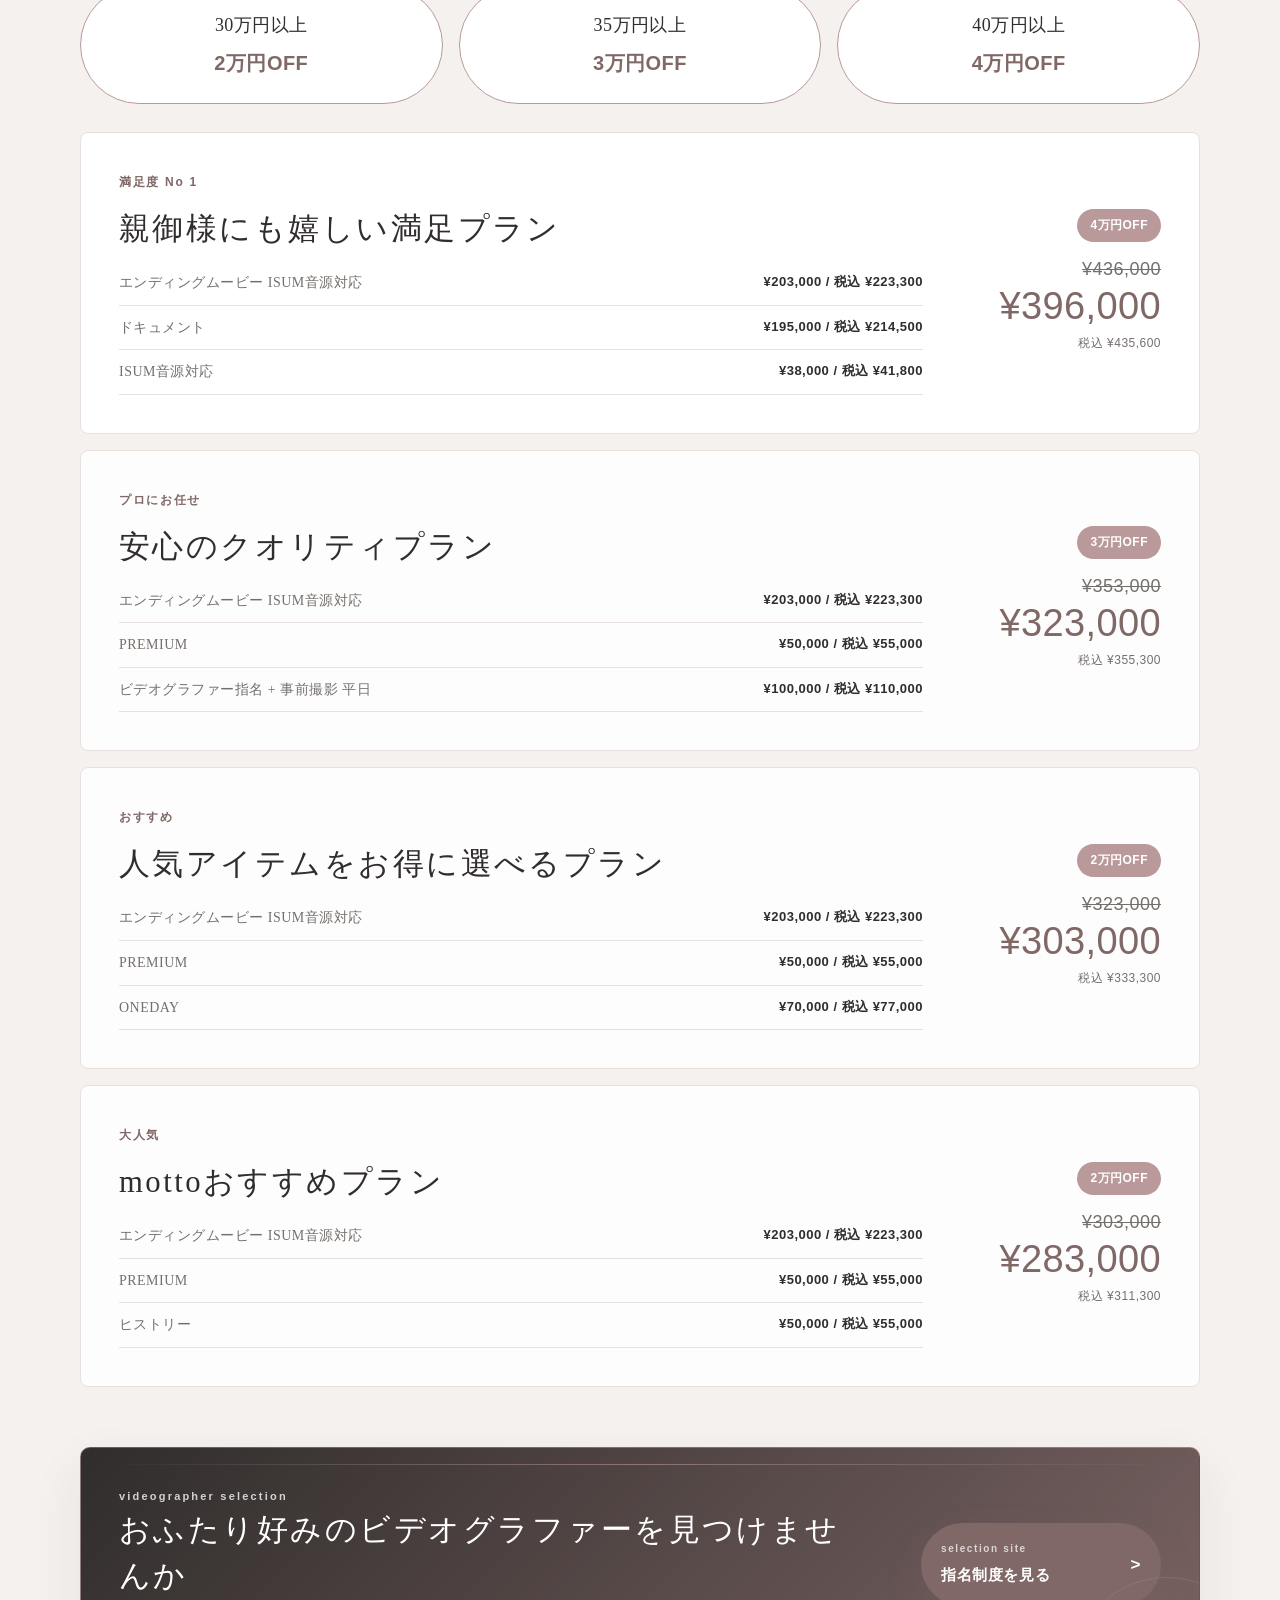
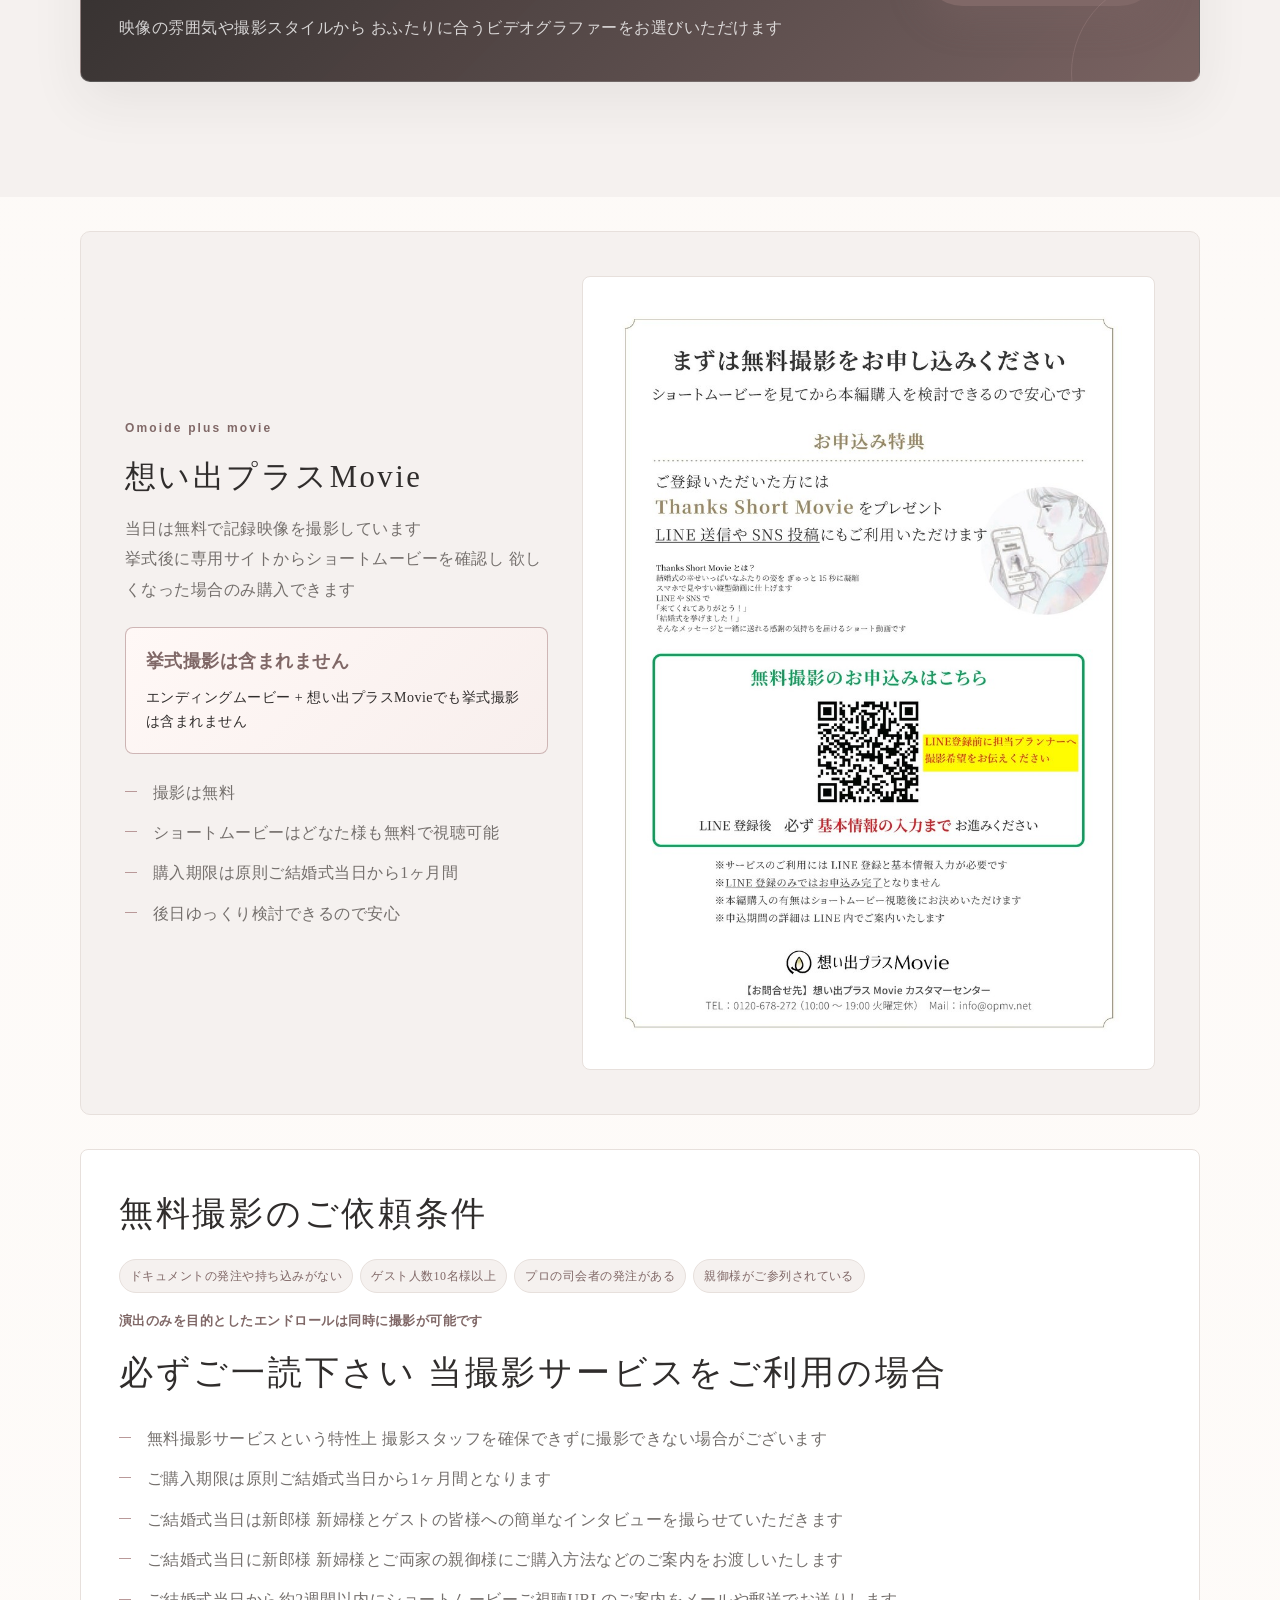
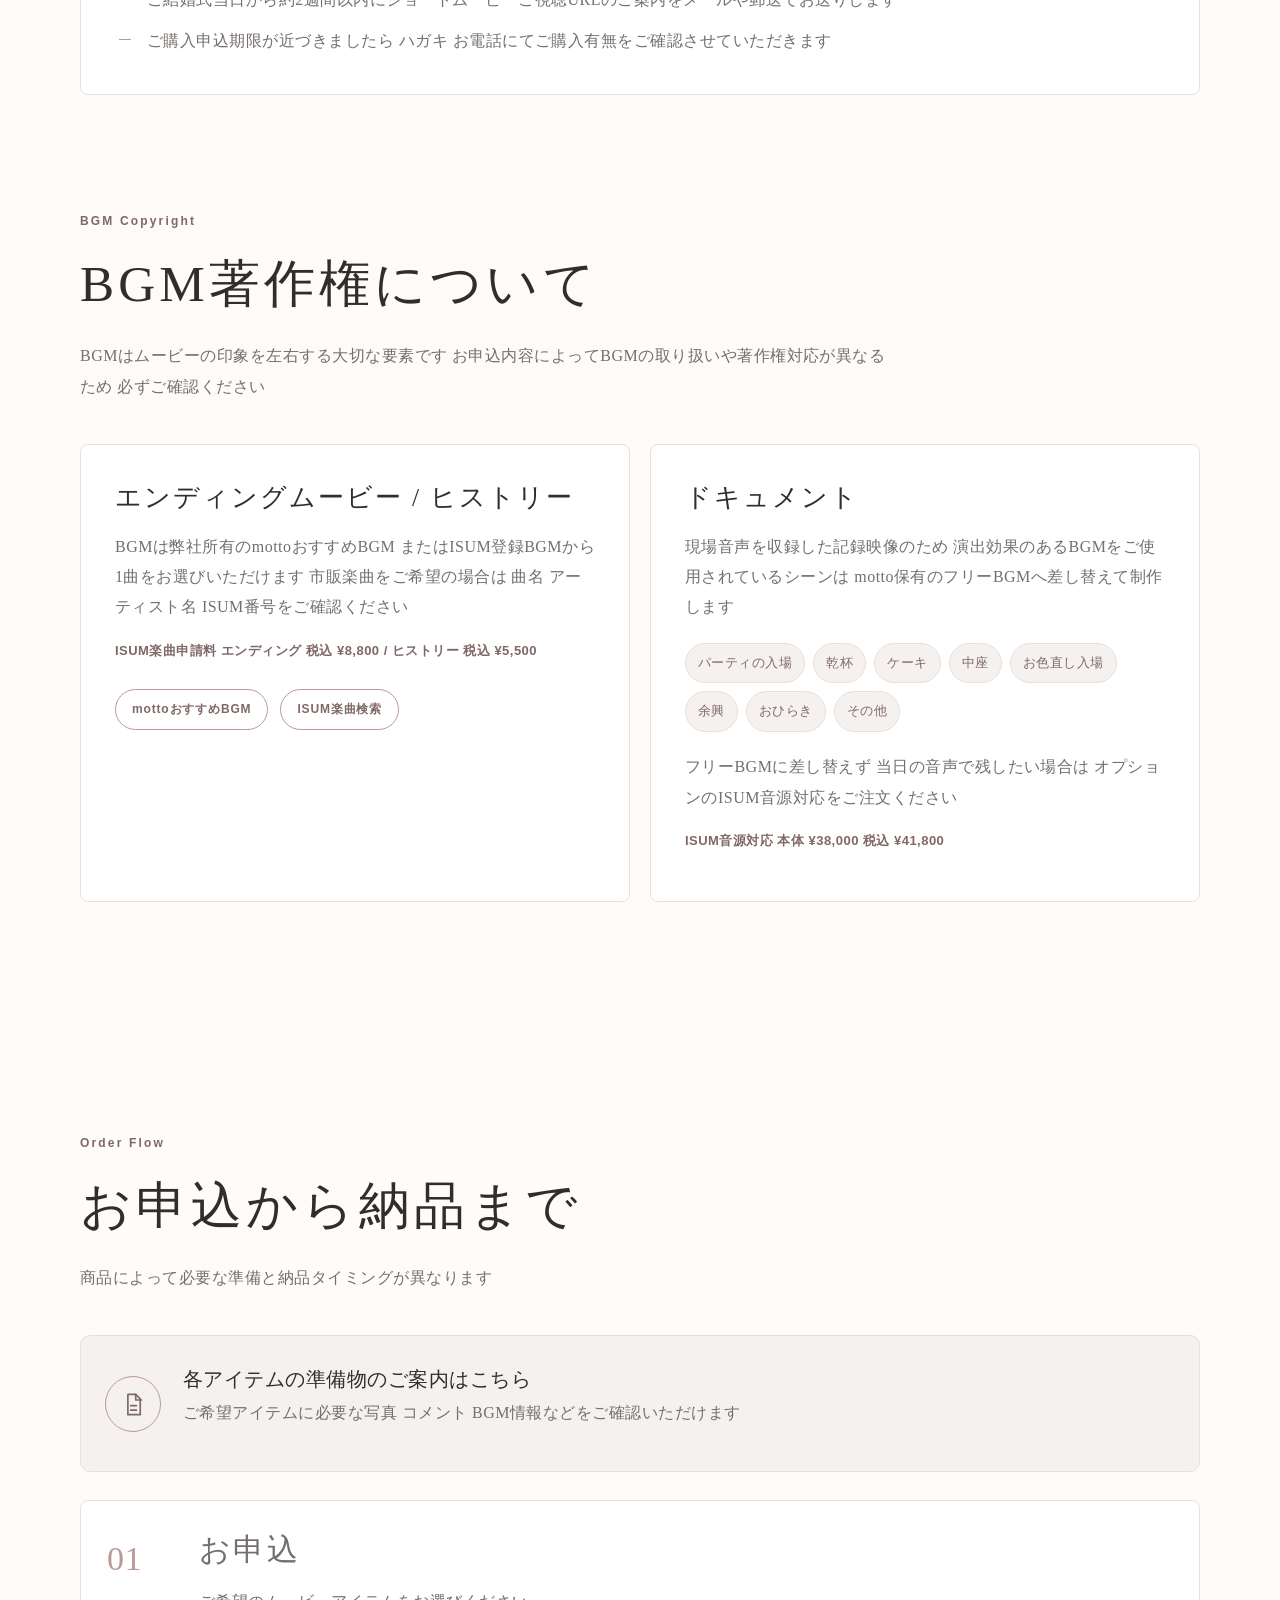
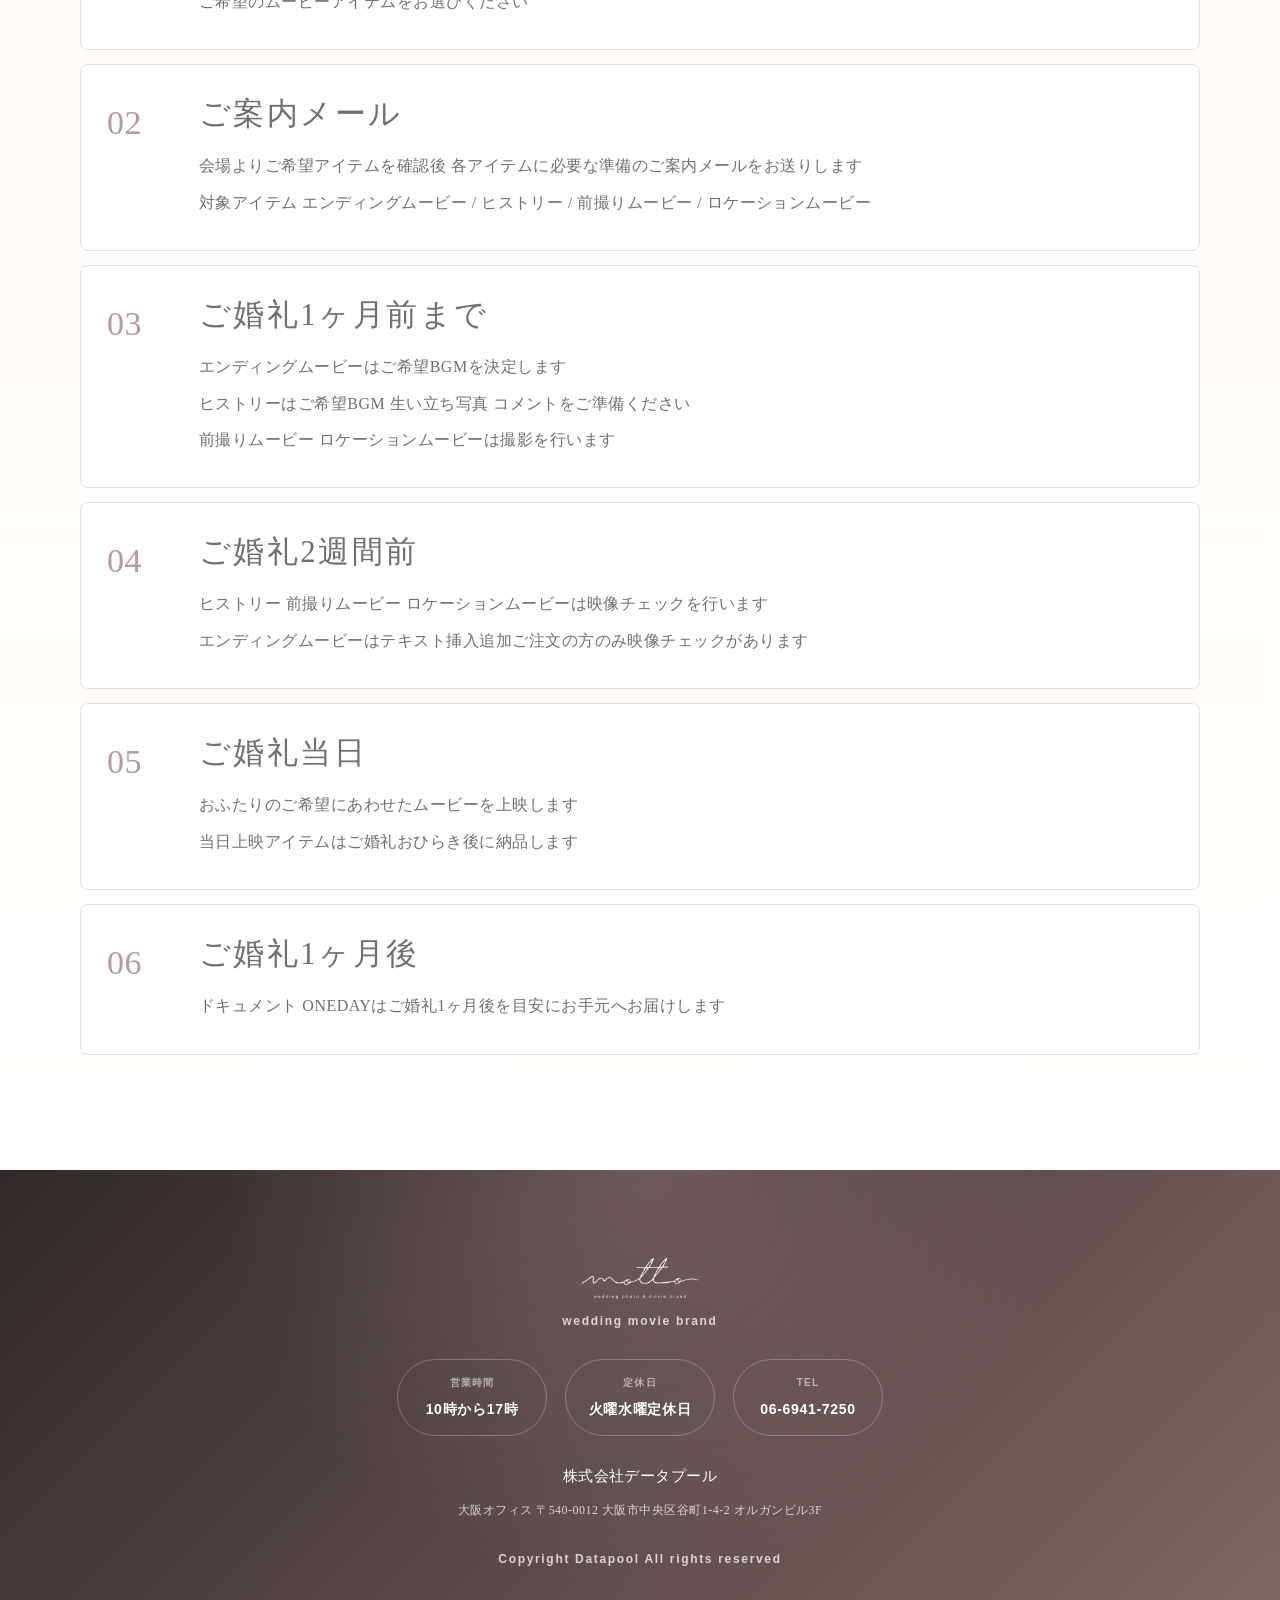
==== commit 75e9a50e: "Add files via upload" ====
--- a/index.html
+++ b/index.html
@@ -469,7 +469,7 @@
             </ul>
           </div>
           <a class="opm-paper" data-config-link="opmQr" href="https://liff.line.me/1656857747-nRrvvDdK/landing?follow=%40294qsdcy&lp=naraxS&liff_id=1656857747-nRrvvDdK" aria-label="想い出プラスMovieのQRリンクを開く">
-            <img data-config-image="opm" src="./assets/opm.jpg" alt="想い出プラスMovie紙面" />
+            <img data-config-image="opm" src="./assets/opm-20260916.jpg" alt="想い出プラスMovie紙面" />
           </a>
         </article>
 
